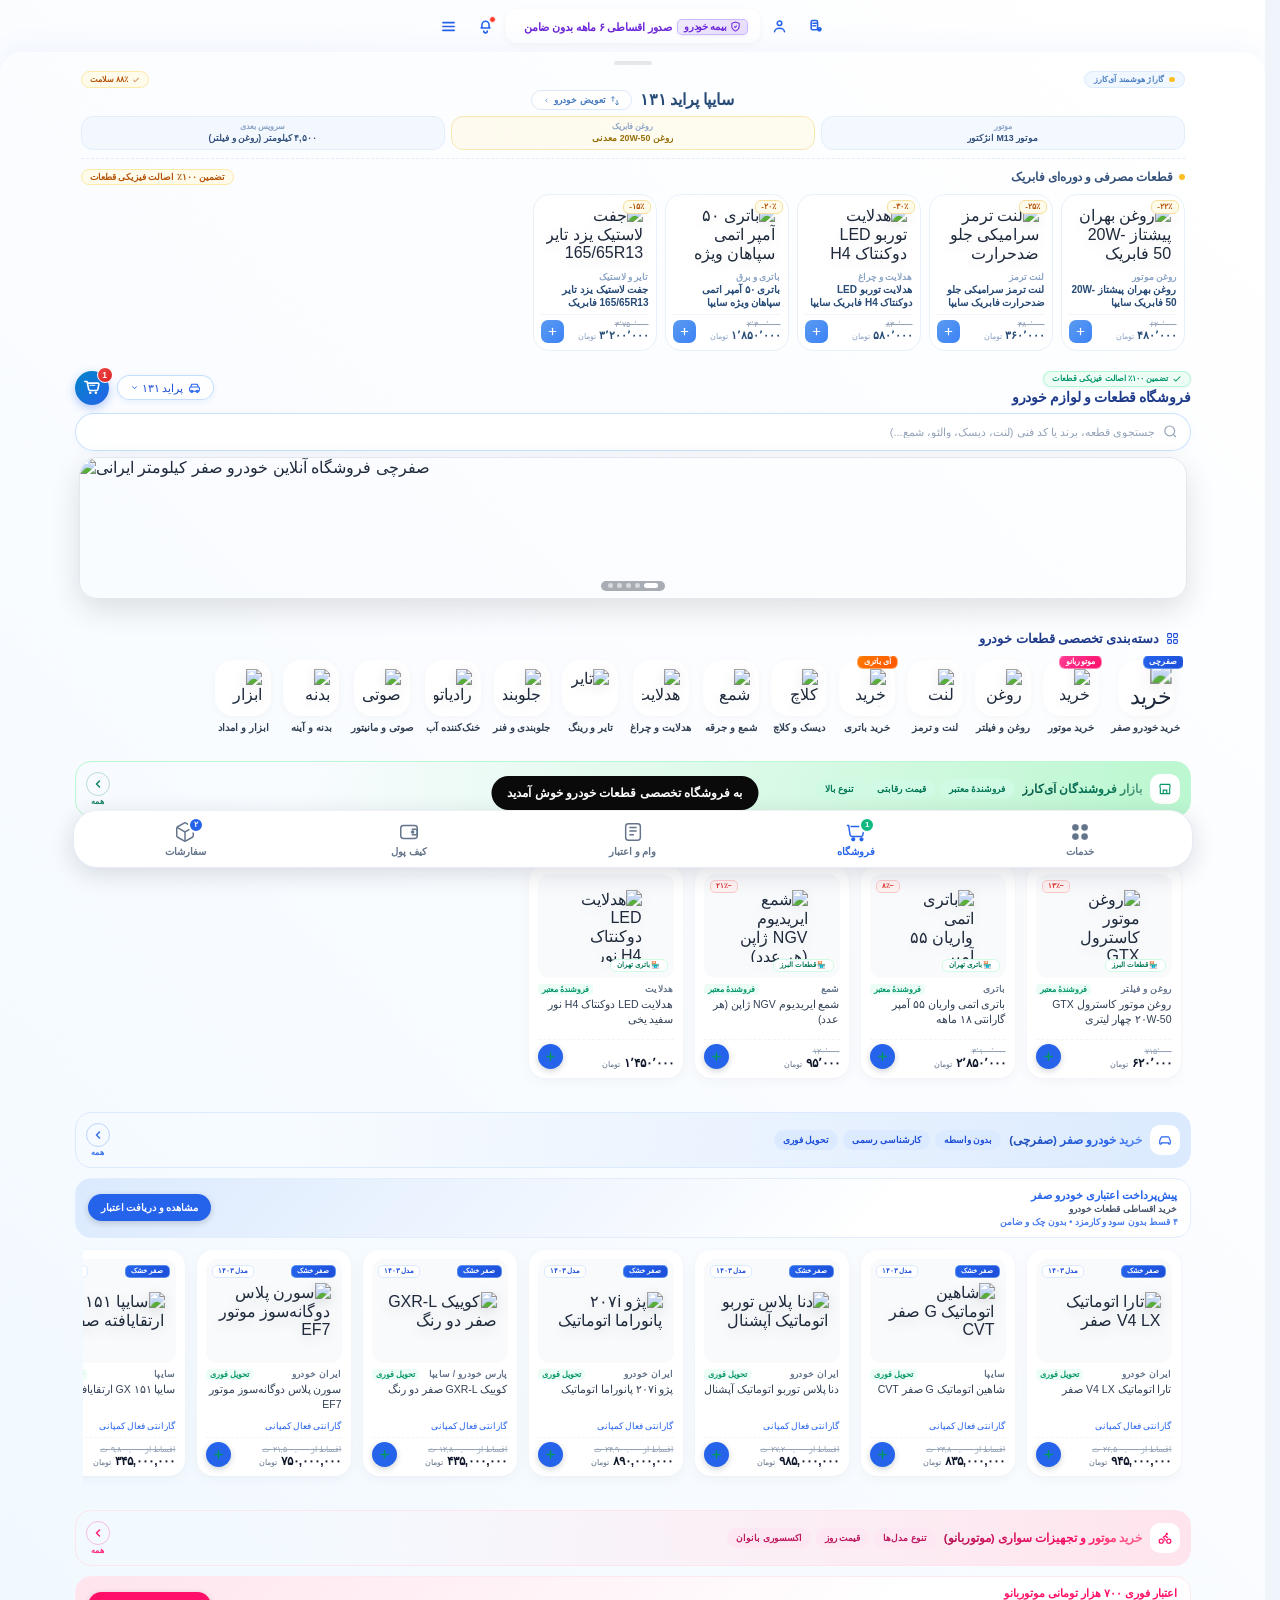
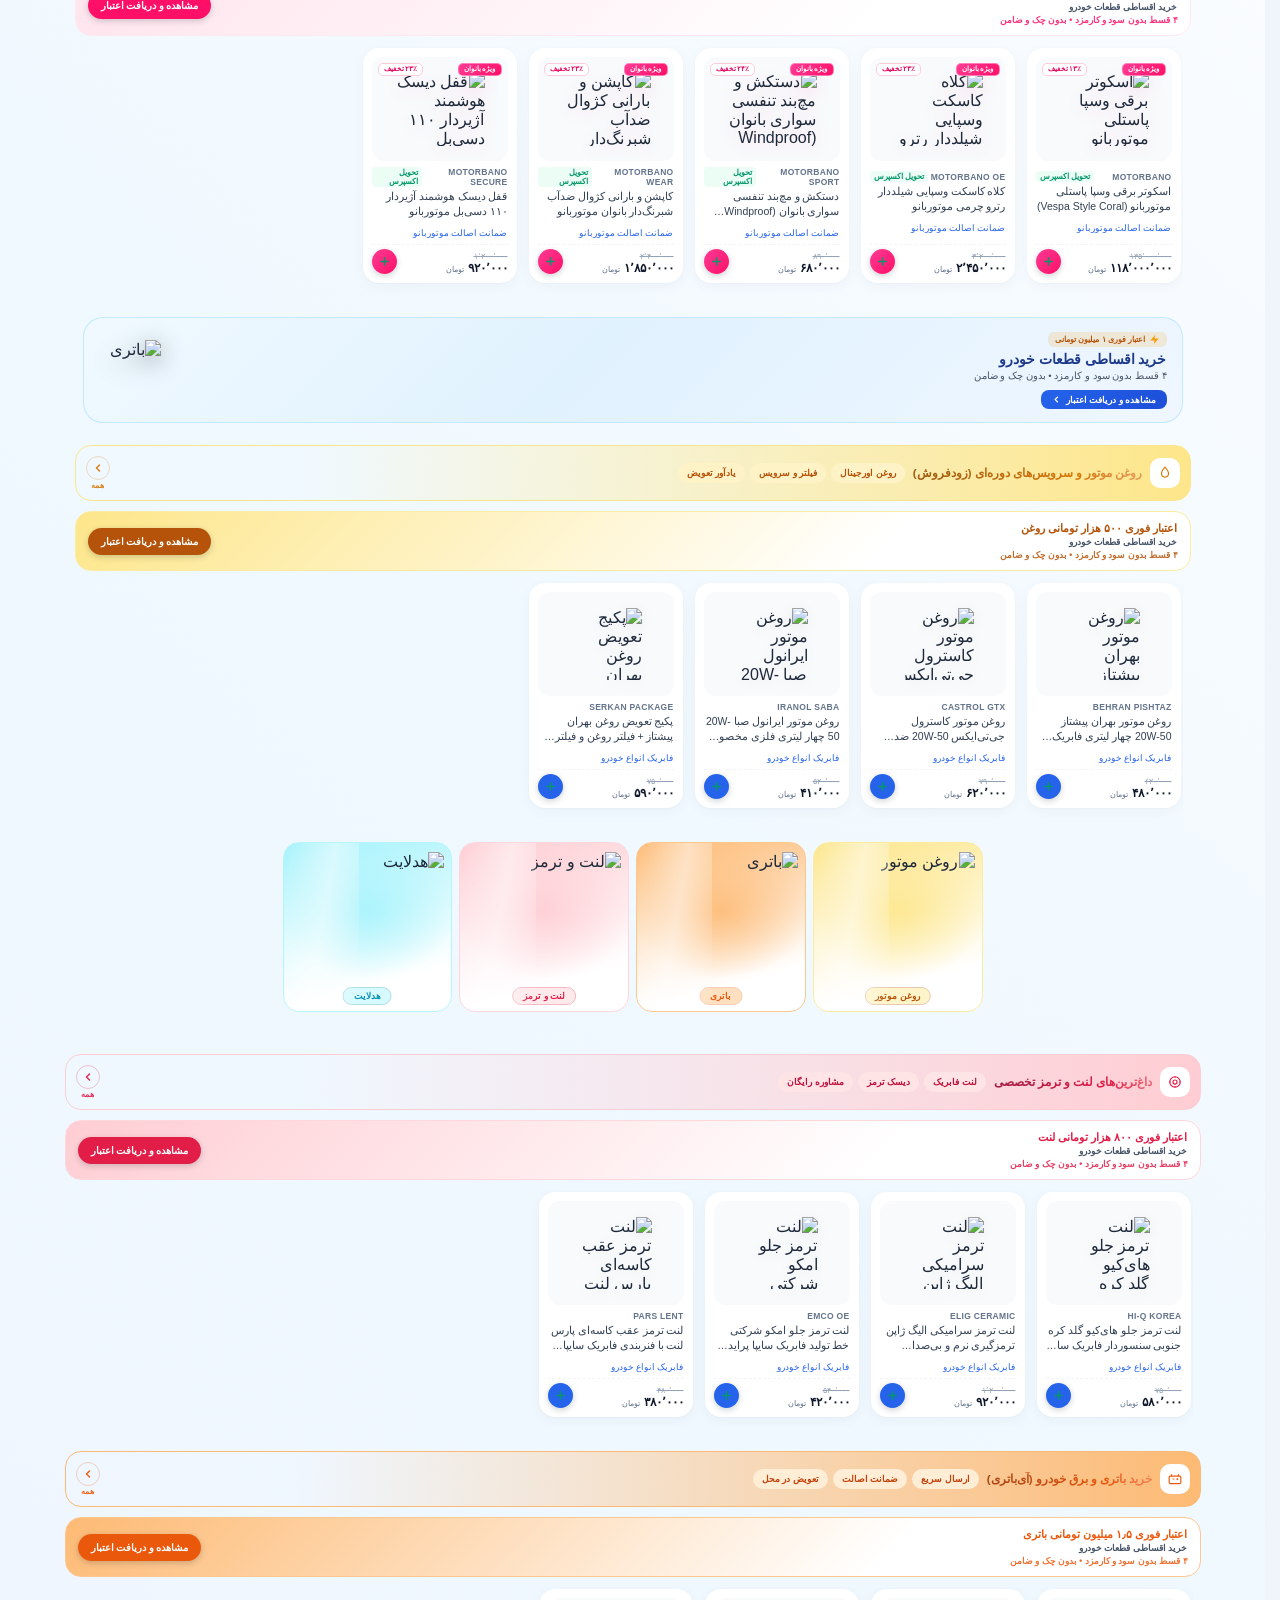
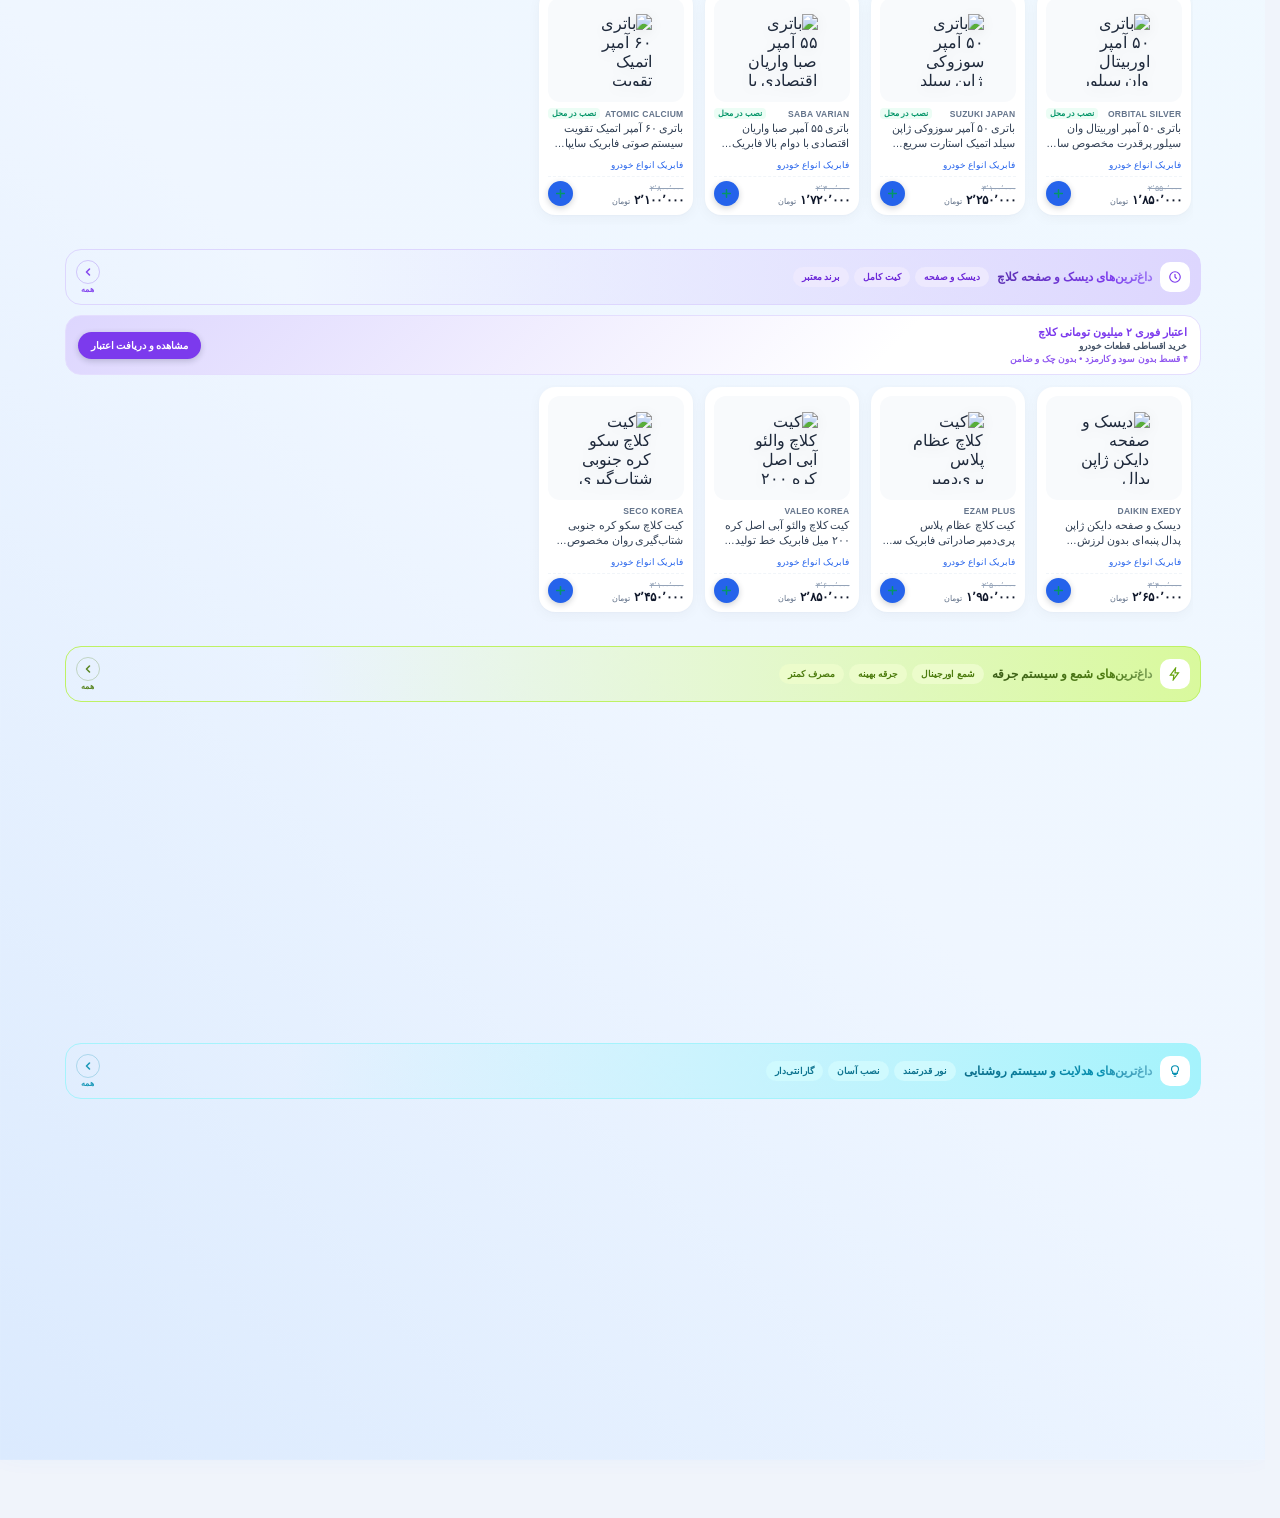
==== src/index.html @ 81448956 "audit fixes g1-3: isVehicle bug, LCP eager+preload, favicon+title, minify(css/js/html)+src backup, O" ====
<!DOCTYPE html>
<html lang="fa" dir="rtl">
<head>
<meta charset="UTF-8">
<meta name="viewport" content="width=device-width, initial-scale=1.0, maximum-scale=1.0, user-scalable=no">
  <!-- iOS and PWA Meta Tags -->
  <meta name="apple-mobile-web-app-capable" content="yes">
  <meta name="apple-mobile-web-app-status-bar-style" content="default">
  <meta name="apple-mobile-web-app-title" content="آی‌کارز">
  <link rel="apple-touch-icon" href="i-minimal.png">
  <link rel="icon" type="image/png" href="i-minimal.png">
  <link rel="manifest" href="manifest.json">
<title>آی‌کارز | iCARZ — سامانه جامع خودرو و موتوربانو</title>
<link rel="preload" as="image" href="images/shop/banner-sefrchi-white-v5.webp?v=10.0_fakher" fetchpriority="high">
<link rel="preload" as="font" type="font/woff2" href="fonts/YekanBakhFaNum-Regular.woff2" crossorigin>
<link rel="preload" as="font" type="font/woff2" href="fonts/YekanBakhFaNum-ExtraBold.woff2" crossorigin>
<link rel="stylesheet" href="styles.css">
</head>
<body>
<div class="phone theme-shop-white">
  <div class="toast" id="toast"><span id="toastText"></span></div>
  <div class="scroll-progress" id="scrollProgress"></div>
  <button class="to-top" id="toTop" onclick="window.scrollTo({top:0,behavior:'smooth'})" title="بازگشت به بالا"><svg viewBox="0 0 24 24" width="16" height="16" fill="none" stroke="currentColor" stroke-width="2.4" stroke-linecap="round" stroke-linejoin="round"><path d="M12 19V5"/><path d="M5 12l7-7 7 7"/></svg></button>
  <!-- منوی کشویی جانبی (عرض ۵۲٪ دقیقاً نصف صفحه) با تایپوگرافی سبک و آیکون‌های وکتور اختصاصی -->
  <div class="drawer" id="drawer" onclick="closeDrawer(event)"><div class="drawer-panel" onclick="event.stopPropagation()">
    <div class="drawer-head">
      <div class="drawer-brand-wrap">
        <div class="drawer-logo-badge">
          <svg viewBox="0 0 36 36" width="22" height="22" fill="none">
            <defs>
              <linearGradient id="icarzLogoGrad" x1="0" y1="0" x2="36" y2="36">
                <stop offset="0%" stop-color="#FF1744"/>
                <stop offset="50%" stop-color="#FF5252"/>
                <stop offset="100%" stop-color="#FFB300"/>
              </linearGradient>
            </defs>
            <path d="M6 23L11 11H25L30 23H6Z" stroke="url(#icarzLogoGrad)" stroke-width="2.2" stroke-linejoin="round"/>
            <circle cx="11" cy="23" r="2.6" fill="#FFF"/>
            <circle cx="25" cy="23" r="2.6" fill="#FFF"/>
            <circle cx="11" cy="23" r="1.3" fill="#FF1744"/>
            <circle cx="25" cy="23" r="1.3" fill="#FF1744"/>
            <path d="M14 17H22" stroke="#00E5FF" stroke-width="2" stroke-linecap="round"/>
            <circle cx="18" cy="7.5" r="1.8" fill="#FFE814"/>
          </svg>
        </div>
        <div class="drawer-title-wrap">
          <b>iCARZ</b>
          <span>سامانه هوشمند خودرو</span>
        </div>
      </div>
      <button class="drawer-close-btn" onclick="closeDrawer({target:{id:'drawer'}})">✕</button>
    </div>

    <!-- دکمه ورود سریع به حساب کاربری از درون منو -->
    <div class="drawer-item" data-section="profile" onclick="navigateTo('profile')" style="background:#F0F4FF;border-color:#D8E4FF;margin-bottom:6px">
      <div class="drawer-item-icon" style="background:#2A5BFF;color:white">
        <svg viewBox="0 0 24 24"><circle cx="12" cy="7.5" r="3.5"/><path d="M5 20c0-3 3.1-5.5 7-5.5s7 2.5 7 5.5"/></svg>
      </div>
      <span>حساب کاربری VIP</span>
    </div>

    <!-- بخش دانلود و نصب نسخه موبایل و فایل‌ها -->
    <div class="drawer-app-download-box">
      <div class="dadb-title">📱 دریافت مستقیم اپلیکیشن موبایل</div>
      <a href="icarz.apk" download class="dadb-btn android" title="دانلود مستقیم فایل نصبی APK اندروید">
        <svg viewBox="0 0 24 24" width="16" height="16" fill="currentColor"><path d="M17.523 15.3414c-.5511 0-.9993-.4486-.9993-1.0001s.4482-.9998.9993-.9998c.5516 0 .9997.4483.9997.9998 0 .5515-.4481 1.0001-.9997 1.0001m-11.046 0c-.5511 0-.9993-.4486-.9993-1.0001s.4482-.9998.9993-.9998c.5516 0 .9998.4483.9998.9998 0 .5515-.4482 1.0001-.9998 1.0001m11.4045-6.02l1.996-3.4572c.1068-.1846.0435-.421-.1411-.5278-.1847-.1067-.421-.0436-.5278.1411l-2.023 3.5042c-1.5791-.7202-3.3742-1.1278-5.3056-1.1278s-3.7265.4076-5.3056 1.1278l-2.023-3.5042c-.1068-.1847-.3431-.2478-.5278-.1411-.1846.1068-.2479.3432-.1411.5278l1.996 3.4572c-4.0042 2.1867-6.702 6.2943-7.0005 11.0452h26.0084c-.2985-4.7509-2.9963-8.8585-7.0005-11.0452"/></svg>
        <span>دانلود نسخه اندروید (فایل نصبی APK)</span>
      </a>
      <button class="dadb-btn ios" onclick="closeDrawer(); openIosInstallModal();" title="راهنما و نصب نسخه آیفون">
        <svg viewBox="0 0 24 24" width="16" height="16" fill="currentColor"><path d="M18.71 19.5c-.83 1.24-1.71 2.45-3.05 2.47-1.34.03-1.77-.79-3.29-.79-1.53 0-2 .77-3.27.82-1.31.05-2.3-1.32-3.14-2.53C4.25 17 2.94 12.45 4.7 9.39c.87-1.52 2.43-2.48 4.12-2.51 1.28-.02 2.5.87 3.29.87.78 0 2.26-1.07 3.81-.91.65.03 2.47.26 3.64 1.98-.09.06-2.17 1.28-2.15 3.81.03 3.02 2.65 4.03 2.68 4.04-.03.07-.42 1.44-1.38 2.83M15.97 6.37c.63-.76 1.05-1.82.93-2.87-.91.04-2.01.61-2.66 1.37-.57.65-1.07 1.73-.93 2.76 1.01.08 2.03-.5 2.66-1.26z"/></svg>
        <span>راهنما و نصب نسخه آیفون (iOS PWA)</span>
      </button>
      <a href="icarz.mobileconfig" download class="dadb-btn config" title="دانلود پروفایل وب‌کلیپ آیفون">
        <svg viewBox="0 0 24 24" width="15" height="15" fill="none" stroke="currentColor" stroke-width="2"><rect x="5" y="2" width="14" height="20" rx="3"/><line x1="12" y1="18" x2="12.01" y2="18"/></svg>
        <span>نصب مستقیم وب‌کلیپ آیفون (MobileConfig)</span>
      </a>
      <a href="icarz-app.zip" download="icarz-app.zip" class="dadb-btn zip" title="دانلود بسته سورس">
        <svg viewBox="0 0 24 24" width="15" height="15" fill="none" stroke="currentColor" stroke-width="2"><path d="M21 16V8a2 2 0 0 0-1-1.73l-7-4a2 2 0 0 0-2 0l-7 4A2 2 0 0 0 3 8v8a2 2 0 0 0 1 1.73l7 4a2 2 0 0 0 2 0l7-4A2 2 0 0 0 21 16z"/><polyline points="3.27 6.96 12 12.01 20.73 6.96"/><line x1="12" y1="22.08" x2="12" y2="12"/></svg>
        <span>دانلود سورس و بسته کامل (icarz-app.zip)</span>
      </a>
    </div>

    <!-- بخش ۱: صفحات اصلی -->
    <div class="drawer-section-title">صفحات اصلی</div>
    <div class="drawer-item active" data-section="services" onclick="navigateTo('services')">
      <div class="drawer-item-icon" style="background:rgba(255,255,255,.2);color:white">
        <svg viewBox="0 0 24 24"><rect x="3" y="3" width="7" height="7" rx="2"/><rect x="14" y="3" width="7" height="7" rx="2"/><rect x="3" y="14" width="7" height="7" rx="2"/><rect x="14" y="14" width="7" height="7" rx="2"/></svg>
      </div>
      <span>خدمات خودرویی</span>
    </div>
    <div class="drawer-item" data-section="shop" onclick="navigateTo('shop')">
      <div class="drawer-item-icon" style="background:#FFF3E8;color:#EA580C">
        <svg viewBox="0 0 24 24"><path d="M6 2L3 6v14a2 2 0 002 2h14a2 2 0 002-2V6l-3-4H6zM3 6h18"/><path d="M16 10a4 4 0 01-8 0"/></svg>
      </div>
      <span>فروشگاه قطعات</span>
    </div>
    <div class="drawer-item" data-section="orders" onclick="openOrdersModal()">
      <div class="drawer-item-icon" style="background:#EFF6FF;color:#2563EB">
        <svg viewBox="0 0 24 24"><path d="M21 16V8a2 2 0 0 0-1-1.73l-7-4a2 2 0 0 0-2 0l-7 4A2 2 0 0 0 3 8v8a2 2 0 0 0 1 1.73l7 4a2 2 0 0 0 2 0l7-4A2 2 0 0 0 21 16z"/><polyline points="3.27 6.96 12 12.01 20.73 6.96"/><line x1="12" y1="22.08" x2="12" y2="12"/></svg>
      </div>
      <span>سفارش‌ها و پیگیری فاکتور</span>
    </div>

    <!-- بخش ۲: خدمات خودرویی در محل -->
    <div class="drawer-section-title" style="display:flex;align-items:center;gap:6px">
      <span>خدمات در محل آی کارز</span>
      <div class="section-beacon" title="خدمات فوری در محل">
        <span class="beacon-minimal">
          <svg viewBox="0 0 24 24" width="11" height="11" fill="none" stroke="#2563EB" stroke-width="1.8" stroke-linecap="round" stroke-linejoin="round"><path d="M12 2a7 7 0 0 0-7 7c0 5 7 13 7 13s7-8 7-13a7 7 0 0 0-7-7z"/><circle cx="12" cy="9" r="2.5"/></svg>
        </span>
      </div>
    </div>
    <div class="drawer-item" data-section="battery" onclick="navigateTo('battery', 'آی باتری')">
      <div class="drawer-item-icon" style="background:#FFFBEB;color:#D97706">
        <svg viewBox="0 0 24 24" fill="none" stroke="currentColor" stroke-width="1.7" stroke-linecap="round" stroke-linejoin="round">
          <!-- بدنه اصلی باتری خودرو ۱۲ ولت -->
          <rect x="3" y="7" width="18" height="13" rx="2"/>
          <!-- قطب مثبت (+) چپ بالای باتری -->
          <rect x="5.5" y="4" width="3.5" height="3" rx="0.8" fill="currentColor"/>
          <!-- قطب منفی (-) راست بالای باتری -->
          <rect x="15" y="4" width="3.5" height="3" rx="0.8" fill="currentColor"/>
          <!-- علامت مثبت رو قطب چپ -->
          <line x1="7.25" y1="10.5" x2="7.25" y2="14.5"/>
          <line x1="5.25" y1="12.5" x2="9.25" y2="12.5"/>
          <!-- علامت منفی رو قطب راست -->
          <line x1="14.75" y1="12.5" x2="18.75" y2="12.5"/>
          <!-- صاعقه شارژ و قدرت باتری خودرو در مرکز -->
          <path d="M12 9l-1 3.5h2l-1 3.5" stroke-width="1.8"/>
        </svg>
      </div>
      <span>آی باتری (در محل)</span>
    </div>
    <div class="drawer-item" data-section="sefrchi" onclick="navigateTo('sefrchi', 'صفرچی (خرید خودرو صفر)')">
      <div class="drawer-item-icon" style="background:#EFF6FF;color:#2563EB">
        <!-- آیکون خرید خودرو صفر: خودرو صفرکیلومتر با کلید تحویل خریدار -->
        <svg viewBox="0 0 24 24" fill="none" stroke="currentColor" stroke-width="1.7" stroke-linecap="round" stroke-linejoin="round">
          <path d="M3 14l1.5-5a2 2 0 0 1 1.9-1.3h8.2a2 2 0 0 1 1.9 1.3L18 14H3z"/>
          <rect x="2" y="14" width="17" height="5" rx="2"/>
          <circle cx="6" cy="18.5" r="1.5"/>
          <circle cx="15" cy="18.5" r="1.5"/>
          <!-- کلید خرید و تحویل خودرو صفر -->
          <circle cx="19" cy="4.5" r="2.5"/>
          <path d="M19 7v6M17 10h2M17 12h2"/>
        </svg>
      </div>
      <span>صفرچی (خرید خودرو صفر)</span>
    </div>
    <div class="drawer-item" data-section="carwash" onclick="navigateTo('carwash', 'کارواش سیار')">
      <div class="drawer-item-icon" style="background:#ECFEFF;color:#0891B2">
        <svg viewBox="0 0 24 24"><path d="M12 2.69l5.66 5.66a8 8 0 11-11.31 0z"/><path d="M12 11v4M10 13h4"/></svg>
      </div>
      <span>کارواش سیار</span>
    </div>
    <div class="drawer-item" data-section="oil" onclick="navigateTo('oil', 'سرویس و تعویض روغن')">
      <div class="drawer-item-icon" style="background:#FFF7ED;color:#C2410C">
        <svg viewBox="0 0 24 24"><path d="M4 10h12v10H4zM16 14h4l2 3v3h-6M6 10V6h4v4M14 6l4-3"/></svg>
      </div>
      <span>سرویس و تعویض روغن</span>
    </div>
    <div class="drawer-item" data-section="tire" onclick="navigateTo('tire', 'تایر و لاستیک')">
      <div class="drawer-item-icon" style="background:#F1F5F9;color:#475569">
        <svg viewBox="0 0 24 24"><circle cx="12" cy="12" r="9"/><circle cx="12" cy="12" r="4"/><path d="M12 3v5M12 16v5M3 12h5M16 12h5"/></svg>
      </div>
      <span>تایر و لاستیک</span>
    </div>
    <div class="drawer-item" data-section="fuel" onclick="navigateTo('fuel', 'بنزین در محل')">
      <div class="drawer-item-icon" style="background:#FEF2F2;color:#DC2626">
        <svg viewBox="0 0 24 24"><path d="M3 22V5a2 2 0 012-2h8a2 2 0 012 2v17M15 9h3a2 2 0 012 2v3a2 2 0 01-2 2h-1M6 12h6M3 22h12"/></svg>
      </div>
      <span>بنزین در محل</span>
    </div>
    <div class="drawer-item" data-section="emergency" onclick="navigateTo('emergency', 'امداد خودرو ۲۴ ساعته')">
      <div class="drawer-item-icon" style="background:#F3E8FF;color:#6B21A8">
        <svg viewBox="0 0 24 24"><path d="M14.7 6.3a1 1 0 000 1.4l1.6 1.6a1 1 0 001.4 0l3.77-3.77a6 6 0 01-7.94 7.94l-6.91 6.91a2.12 2.12 0 01-3-3l6.91-6.91a6 6 0 017.94-7.94l-3.76 3.76z"/></svg>
      </div>
      <span>امداد خودرو ۲۴ ساعته</span>
    </div>

    <!-- بخش ۳: بیمه و خسارت تصادفات -->
    <div class="drawer-section-title" style="display:flex;align-items:center;gap:6px">
      <span>بیمه و خسارت تصادفات</span>
      <div class="section-beacon" title="پوشش بیمه و خسارت تصادف">
        <span class="beacon-minimal">
          <svg viewBox="0 0 24 24" width="11" height="11" fill="none" stroke="#059669" stroke-width="1.8" stroke-linecap="round" stroke-linejoin="round"><path d="M12 22s8-4 8-10V5l-8-3-8 3v7c0 6 8 10 8 10z"/><path d="M9 12l2 2 4-4"/></svg>
        </span>
      </div>
    </div>
    <div class="drawer-item" data-section="insurance-third" onclick="navigateTo('insurance-third', 'بیمه شخص ثالث (خسارت تصادف)')">
      <div class="drawer-item-icon" style="background:#F0FDF4;color:#16A34A">
        <svg viewBox="0 0 24 24"><path d="M12 22s8-4 8-10V5l-8-3-8 3v7c0 6 8 10 8 10z"/><path d="M9 12l2 2 4-4"/></svg>
      </div>
      <span>بیمه شخص ثالث (خسارت تصادف)</span>
    </div>
    <div class="drawer-item" data-section="insurance-body" onclick="navigateTo('insurance-body', 'بیمه بدنه (جبران آسیب خودرو)')">
      <div class="drawer-item-icon" style="background:#EFF6FF;color:#2563EB">
        <svg viewBox="0 0 24 24"><path d="M12 2L3 7v6c0 5.5 3.8 10.7 9 12 5.2-1.3 9-6.5 9-12V7l-9-5z"/><circle cx="12" cy="12" r="3"/></svg>
      </div>
      <span>بیمه بدنه (جبران آسیب خودرو)</span>
    </div>
    <div class="drawer-item" data-section="accident-claim" onclick="navigateTo('accident-claim', 'ثبت و ارزیابی آنلاین خسارت تصادف')">
      <div class="drawer-item-icon" style="background:#FFF1F2;color:#E11D48">
        <svg viewBox="0 0 24 24"><path d="M10.29 3.86L1.82 18a2 2 0 001.71 3h16.94a2 2 0 001.71-3L13.71 3.86a2 2 0 00-3.42 0z"/><line x1="12" y1="9" x2="12" y2="13"/><line x1="12" y1="17" x2="12.01" y2="17"/></svg>
      </div>
      <span>اعلام خسارت و کروکی تصادف</span>
    </div>
    <div class="drawer-item" data-section="insurance-installment" onclick="navigateTo('insurance-installment', 'خرید اقساطی بیمه ۶ ماهه')">
      <div class="drawer-item-icon" style="background:#FFF7ED;color:#EA580C">
        <svg viewBox="0 0 24 24"><rect x="3" y="4" width="18" height="18" rx="2"/><line x1="16" y1="2" x2="16" y2="6"/><line x1="8" y1="2" x2="8" y2="6"/><line x1="3" y1="10" x2="21" y2="10"/><path d="M8 14h.01M12 14h.01M16 14h.01M8 18h.01M12 18h.01M16 18h.01"/></svg>
      </div>
      <span>خرید اقساطی بیمه (بدون ضامن)</span>
    </div>

    <!-- بخش ۴: خدمات استعلامی و عوارض -->
    <div class="drawer-section-title" style="display:flex;align-items:center;gap:6px">
      <span>خدمات استعلامی و عوارض</span>
      <div class="police-siren" title="پلیس راهور و استعلامات فوری">
        <span class="siren-led red"></span>
        <span class="siren-led blue"></span>
      </div>
    </div>
    <div class="drawer-item" data-section="fine" onclick="navigateTo('fine', 'استعلام خلافی و پلاک')">
      <div class="drawer-item-icon" style="background:#EFF6FF;color:#2563EB">
        <svg viewBox="0 0 24 24"><path d="M14 2H6a2 2 0 00-2 2v16a2 2 0 002 2h12a2 2 0 002-2V8z"/><polyline points="14 2 14 8 20 8"/><line x1="16" y1="13" x2="8" y2="13"/><line x1="16" y1="17" x2="8" y2="17"/></svg>
      </div>
      <span>استعلام خلافی و پلاک</span>
    </div>
    <div class="drawer-item" data-section="toll" onclick="navigateTo('toll', 'عوارض آزادراهی')">
      <div class="drawer-item-icon" style="background:#F7FEE7;color:#65A30D">
        <svg viewBox="0 0 24 24"><path d="M4 19L8 5M20 19L16 5M12 7v3M12 14v3"/><circle cx="12" cy="19" r="2"/></svg>
      </div>
      <span>عوارض آزادراهی</span>
    </div>
    <div class="drawer-item" data-section="inspection" onclick="navigateTo('inspection', 'معاینه فنی خودرو')">
      <div class="drawer-item-icon" style="background:#FEF3C7;color:#D97706">
        <svg viewBox="0 0 24 24"><path d="M9 11l3 3L22 4"/><path d="M21 12v7a2 2 0 01-2 2H5a2 2 0 01-2-2V5a2 2 0 012-2h11"/></svg>
      </div>
      <span>استعلام معاینه فنی</span>
    </div>

    <!-- بخش ۵: امور مالی و جوایز -->
    <div class="drawer-section-title" style="display:flex;align-items:center;gap:6px">
      <span>امور مالی و جوایز</span>
      <div class="section-beacon" title="امور مالی و جوایز">
        <span class="beacon-minimal">
          <svg viewBox="0 0 24 24" width="12" height="10" fill="none" stroke="#059669" stroke-width="1.8" stroke-linecap="round" stroke-linejoin="round"><rect x="2" y="5" width="20" height="14" rx="2.5"/><circle cx="12" cy="12" r="3.2"/><path d="M6 12h.01M18 12h.01"/></svg>
        </span>
      </div>
    </div>
    <div class="drawer-item" data-section="credit" onclick="navigateTo('credit')">
      <div class="drawer-item-icon" style="background:#F5F3FF;color:#6366F1">
        <svg viewBox="0 0 24 24"><rect x="2" y="5" width="20" height="14" rx="3"/><line x1="2" y1="10" x2="22" y2="10"/><circle cx="6" cy="15" r="1.5"/><path d="M15 15h3"/></svg>
      </div>
      <span>وام و اعتبار</span>
    </div>
    <div class="drawer-item" data-section="wallet" onclick="navigateTo('wallet')">
      <div class="drawer-item-icon" style="background:#ECFDF5;color:#059669">
        <svg viewBox="0 0 24 24"><path d="M20 7H4a2 2 0 00-2 2v10a2 2 0 002 2h16a2 2 0 002-2V9a2 2 0 00-2-2z"/><path d="M16 13a2 2 0 104 0 2 2 0 00-4 0z"/><path d="M4 7V5a2 2 0 012-2h12"/></svg>
      </div>
      <span>کیف پول</span>
    </div>
    <div class="drawer-item" data-section="discount" onclick="navigateTo('discount')">
      <div class="drawer-item-icon" style="background:#FFF1F2;color:#E11D48">
        <svg viewBox="0 0 24 24"><path d="M20.59 13.41l-7.17 7.17a2 2 0 01-2.83 0L2 12V2h10l8.59 8.59a2 2 0 010 2.82z"/><line x1="7" y1="7" x2="7.01" y2="7"/></svg>
      </div>
      <span>کد تخفیف: ICARZ</span>
    </div>
    
    <!-- بخش ۶: پشتیبانی و ارتباط -->
    <div class="drawer-section-title">پشتیبانی و ارتباط</div>
    <div class="drawer-item" data-section="support" onclick="navigateTo('support')">
      <div class="drawer-item-icon" style="background:#F0FDFA;color:#0F766E">
        <svg viewBox="0 0 24 24"><path d="M22 16.92v3a2 2 0 0 1-2.18 2 19.79 19.79 0 0 1-8.63-3.07 19.5 19.5 0 0 1-6-6 19.79 19.79 0 0 1-3.07-8.67A2 2 0 0 1 4.11 2h3a2 2 0 0 1 2 1.72 12.84 12.84 0 0 0 .7 2.81 2 2 0 0 1-.45 2.11L8.09 9.91a16 16 0 0 0 6 6l1.27-1.27a2 2 0 0 1 2.11-.45 12.84 12.84 0 0 0 2.81.7A2 2 0 0 1 22 16.92z"/></svg>
      </div>
      <span>پشتیبانی: ۰۹۰۰۵۵۵۵۰۱۲</span>
    </div>
  </div></div>

  <!-- مدال حساب کاربری ادمک (User Profile Modal) با آیکون‌های وکتور و تایپوگرافی سبک -->
  <div class="profile-modal" id="profileModal" onclick="closeProfileModal(event)">
    <div class="pm-panel" onclick="event.stopPropagation()">
      <div class="pm-handle"></div>
      
      <!-- هدر پروفایل با اطلاعات کاربر -->
      <div class="pm-head">
        <div class="pm-head-right">
          <div class="pm-avatar-wrap">
            <div class="pm-avatar">
              <svg viewBox="0 0 24 24" width="24" height="24" fill="none" stroke="#2A5BFF" stroke-width="1.8" stroke-linecap="round" stroke-linejoin="round"><circle cx="12" cy="7.5" r="3.5"/><path d="M5 20c0-3 3.1-5.5 7-5.5s7 2.5 7 5.5"/></svg>
            </div>
            <span class="pm-vip-badge">VIP <svg viewBox="0 0 24 24" width="9" height="9" fill="currentColor" stroke="none" style="display:inline-block; vertical-align:middle;"><polygon points="12 2 15.09 8.26 22 9.27 17 14.14 18.18 21.02 12 17.77 5.82 21.02 7 14.14 2 9.27 8.91 8.26 12 2"/></svg></span>
          </div>
          <div class="pm-user-info">
            <h4>کاربر گرامی آی کارز</h4>
            <span class="pm-phone">۰۹۱۲ ••• ۴۵۶۷</span>
          </div>
        </div>
        <button class="pm-close" onclick="closeProfileModal({target:{id:'profileModal'}})">✕</button>
      </div>

      <!-- کارت کیف پول -->
      <div class="pm-wallet-card">
        <div class="pm-w-right">
          <span class="pm-w-label">موجودی کیف پول شما</span>
          <span class="pm-w-amount">۲,۴۵۰,۰۰۰ <span>تومان</span></span>
        </div>
        <button class="pm-w-btn" onclick="showToast('درگاه افزایش موجودی')">+ افزایش</button>
      </div>

      <!-- کارت خودروهای من -->
      <div class="pm-car-card">
        <div class="pm-car-r">
          <div class="pm-car-icon">
            <svg viewBox="0 0 24 24"><path d="M5 17h14M5 17a2 2 0 01-2-2V9a2 2 0 012-2h14a2 2 0 012 2v6a2 2 0 01-2 2M5 17l1.5 2h11l1.5-2M7 13h.01M17 13h.01"/></svg>
          </div>
          <div>
            <span class="pm-car-name">پژو ۲۰۶ تیپ ۵ • سفید</span>
            <span class="pm-car-plate">ایران ۵۵ • ۳۲۱ ص ۱۲</span>
          </div>
        </div>
        <span class="pm-car-badge">بیمه فعال</span>
      </div>

      <!-- گزینه‌های منوی حساب کاربری -->
      <div class="pm-list">
        <div class="pm-row" onclick="openOrdersModal()">
          <div class="pm-row-r">
            <div class="pm-row-icon"><svg viewBox="0 0 24 24"><path d="M21 16V8a2 2 0 00-1-1.73l-7-4a2 2 0 00-2 0l-7 4A2 2 0 003 8v8a2 2 0 001 1.73l7 4a2 2 0 002 0l7-4A2 2 0 0021 16z"/><polyline points="3.27 6.96 12 12.01 20.73 6.96"/><line x1="12" y1="22.08" x2="12" y2="12"/></svg></div>
            <span>سفارش‌ها و فاکتورها</span>
          </div>
          <span class="pm-arrow">‹</span>
        </div>
        <div class="pm-row" onclick="showToast('مدیریت خودروهای ثبت‌شده')">
          <div class="pm-row-r">
            <div class="pm-row-icon"><svg viewBox="0 0 24 24"><path d="M19 17h2c.6 0 1-.4 1-1v-3c0-.9-.7-1.7-1.5-1.9C18.7 10.6 16 10 16 10s-1.3-1.4-2.2-2.3c-.5-.4-1.1-.7-1.8-.7H5c-.6 0-1.1.4-1.4.9l-1.4 2.9C2.1 11.1 2 11.5 2 12v4c0 .6.4 1 1 1h2"/><circle cx="7" cy="17" r="2"/><circle cx="17" cy="17" r="2"/></svg></div>
            <span>مدیریت خودروها (۱ خودرو)</span>
          </div>
          <span class="pm-arrow">‹</span>
        </div>
        <div class="pm-row" onclick="showToast('بیمه‌نامه‌های شخص ثالث و بدنه')">
          <div class="pm-row-r">
            <div class="pm-row-icon"><svg viewBox="0 0 24 24"><path d="M12 22s8-4 8-10V5l-8-3-8 3v7c0 6 8 10 8 10z"/><path d="M9 12l2 2 4-4"/></svg></div>
            <span>بیمه‌نامه‌های فعال من</span>
          </div>
          <span class="pm-arrow">‹</span>
        </div>
        <div class="pm-row" onclick="showToast('آدرس‌های منتخب برای خدمات در محل')">
          <div class="pm-row-r">
            <div class="pm-row-icon"><svg viewBox="0 0 24 24"><path d="M21 10c0 7-9 13-9 13s-9-6-9-13a9 9 0 0118 0z"/><circle cx="12" cy="10" r="3"/></svg></div>
            <span>آدرس‌های ذخیره‌شده</span>
          </div>
          <span class="pm-arrow">‹</span>
        </div>
        <div class="pm-row" onclick="window.location.href='tel:09005555012'; showToast('تماس با پشتیبانی VIP: ۰۹۰۰۵۵۵۵۰۱۲')">
          <div class="pm-row-r">
            <div class="pm-row-icon"><svg viewBox="0 0 24 24"><path d="M22 16.92v3a2 2 0 0 1-2.18 2 19.79 19.79 0 0 1-8.63-3.07 19.5 19.5 0 0 1-6-6 19.79 19.79 0 0 1-3.07-8.67A2 2 0 0 1 4.11 2h3a2 2 0 0 1 2 1.72 12.84 12.84 0 0 0 .7 2.81 2 2 0 0 1-.45 2.11L8.09 9.91a16 16 0 0 0 6 6l1.27-1.27a2 2 0 0 1 2.11-.45 12.84 12.84 0 0 0 2.81.7A2 2 0 0 1 22 16.92z"/></svg></div>
            <span>پشتیبانی VIP (۰۹۰۰۵۵۵۵۰۱۲)</span>
          </div>
          <span style="font-size:9.5px;color:#00E676;font-weight:700">آنلاین</span>
        </div>
      </div>

      <!-- دکمه خروج از حساب -->
      <button class="pm-logout-btn" onclick="showToast('از حساب کاربری خارج شدید'); closeProfileModal({target:{id:'profileModal'}})">
        <svg viewBox="0 0 24 24" width="15" height="15" fill="none" stroke="currentColor" stroke-width="1.8"><path d="M9 21H5a2 2 0 0 1-2-2V5a2 2 0 0 1 2-2h4M16 17l5-5-5-5M21 12H9"/></svg>
        <span>خروج از حساب کاربری</span>
      </button>
    </div>
  </div>

    <div class="top-actions">
    <div class="group"><div class="icon-btn" onclick="openDrawer()" title="منوی اصلی"><svg viewBox="0 0 24 24"><line x1="4" y1="6.5" x2="20" y2="6.5"/><line x1="4" y1="12" x2="20" y2="12"/><line x1="4" y1="17.5" x2="20" y2="17.5"/></svg></div><div class="icon-btn notif-dot" id="notifBtn" onclick="toggleNotif()" title="اعلانات"><svg viewBox="0 0 24 24"><path d="M12 4.5a5 5 0 0 0-5 5v2.8l-1.2 1.7h12.4l-1.2-1.7V9.5a5 5 0 0 0-5-5Z"/><path d="M9.5 18.5a2.5 2.5 0 0 0 5 0"/></svg><span class="notif-badge-dot"></span></div></div>
    
    <!-- تابلو روان شیشه‌ای هوشمند با ۵ خدمت، مکث و چشمک‌زن کد تخفیف -->
    <div class="header-ticker" id="headerTicker" onclick="copyPromoCode()" title="برای مکث نگه دارید | کلیک برای کپی کد تخفیف">
      <!-- فاز اسکرول متن ۵ خدمت تلویزیونی (پیمایش تمام‌عرض از چپ به راست) -->
      <div class="ticker-track-wrap" id="tickerTrackWrap">
        <div class="ticker-track" id="tickerTrack">
          <div class="ticker-content" id="tickerContent">
            <!-- ۱. آی‌کارز با آیکون خودرو و آچار -->
            <span class="ticker-item">
              <span class="ticker-badge tb-icarz">
                <svg viewBox="0 0 24 24" width="12" height="12" fill="none" stroke="currentColor" stroke-width="2"><path d="M2 13l2-4h8l2 4H2z"/><circle cx="5" cy="16" r="1.5"/><circle cx="11" cy="16" r="1.5"/><path d="M16 3a2.5 2.5 0 0 0 2.2 3.7l3 3a1.4 1.4 0 0 1-2 2l-3-3a2.5 2.5 0 0 0-3.7-2.2l1.8 1.8-1.5 1.5-2.8-2.8 1.5-1.5 1.8 1.8A2.5 2.5 0 0 0 16 3z"/></svg>
                <span>iCARZ</span>
              </span>
              <span class="ticker-txt txt-icarz">سامانه هوشمند جامع خودرو</span>
            </span>
            <span class="ticker-sep">•</span>

            <!-- ۲. آی باتری با آیکون جرقه جذاب و رنگ نارنجی روشن‌تر -->
            <span class="ticker-item">
              <span class="ticker-badge tb-batri">
                <svg viewBox="0 0 24 24" width="12" height="12" fill="none" stroke="currentColor" stroke-width="2.2"><polygon points="13 2 3 14 12 14 11 22 21 10 12 10 13 2" fill="currentColor" fill-opacity="0.25"/><path d="M19 4l1.5 2M21.5 9l-2-1M4 17l-1.5 2M2.5 14l2-1" stroke-linecap="round"/></svg>
                <span>آی باتری</span>
              </span>
              <span class="ticker-txt txt-batri">۲۰٪ تخفیف تعویض فوری در محل</span>
            </span>
            <span class="ticker-sep">•</span>

            <!-- ۳. صفرچی با آیکون خودروی لوکس -->
            <span class="ticker-item">
              <span class="ticker-badge tb-sefrchi">
                <svg viewBox="0 0 24 24" width="11" height="11" fill="none" stroke="currentColor" stroke-width="2.2"><path d="M19 17h2c.6 0 1-.4 1-1v-3c0-.9-.7-1.7-1.5-1.9C18.7 10.6 16 10 16 10s-1.3-1.4-2.2-2.3c-.5-.4-1.1-.7-1.8-.7H5c-.6 0-1.1.4-1.4.9l-1.5 2.8C2.1 11.1 2 11.5 2 12v4c0 .6.4 1 1 1h2"/><circle cx="7" cy="17" r="2"/><path d="M9 17h6"/><circle cx="17" cy="17" r="2"/></svg>
                <span>صفرچی</span>
              </span>
              <span class="ticker-txt txt-sefrchi">خرید خودرو صفر تحویل روز</span>
            </span>
            <span class="ticker-sep">•</span>

            <!-- ۴. کارواش -->
            <span class="ticker-item">
              <span class="ticker-badge tb-carwash">
                <svg viewBox="0 0 24 24" width="11" height="11" fill="none" stroke="currentColor" stroke-width="2.2"><path d="M12 2.69l5.66 5.66a8 8 0 1 1-11.31 0z"/></svg>
                <span>کارواش</span>
              </span>
              <span class="ticker-txt txt-carwash">تخفیف ۴۰٪ شستشوی سیار</span>
            </span>
            <span class="ticker-sep">•</span>

            <!-- ۵. بیمه خودرو -->
            <span class="ticker-item">
              <span class="ticker-badge tb-bimeh">
                <svg viewBox="0 0 24 24" width="11" height="11" fill="none" stroke="currentColor" stroke-width="2.2"><path d="M12 22s8-4 8-10V5l-8-3-8 3v7c0 6 8 10 8 10z"/><path d="m9 12 2 2 4-4"/></svg>
                <span>بیمه خودرو</span>
              </span>
              <span class="ticker-txt txt-bimeh">صدور اقساطی ۶ ماهه بدون ضامن</span>
            </span>
          </div>
        </div>
      </div>

      <!-- کارت جدید و مدرن کد تخفیف با طراحی مینیمال و شیک مرواریدی/طلایی -->
      <div class="ticker-flash-wrap" id="tickerFlashWrap">
        <div class="vp-modern-card" onclick="copyPromoCode(event)" title="کلیک برای کپی کد تخفیف">
          <div class="vpm-badge">
            <svg viewBox="0 0 24 24" width="10" height="10" fill="none" stroke="currentColor" stroke-width="2.2"><path d="M20 12v10H4V12M2 7h20v5H2zM12 22V7M12 7H7.5a2.5 2.5 0 0 1 0-5C11 2 12 7 12 7zM12 7h4.5a2.5 2.5 0 0 0 0-5C13 2 12 7 12 7z"/></svg>
            <span>هدیه ۲۰٪</span>
          </div>
          <div class="vpm-code">ICARZ2026</div>
          <button class="vpm-btn">
            <svg viewBox="0 0 24 24" width="9" height="9" fill="none" stroke="currentColor" stroke-width="2.2"><rect x="9" y="9" width="13" height="13" rx="2"/><path d="M5 15H4a2 2 0 0 1-2-2V4a2 2 0 0 1 2-2h9a2 2 0 0 1 2 2v1"/></svg>
            <span>کپی</span>
          </button>
        </div>
      </div>
    </div>

    <div class="group"><div class="icon-btn" onclick="openProfileModal()" title="حساب کاربری"><svg viewBox="0 0 24 24"><circle cx="12" cy="7.5" r="3.2"/><path d="M5 19.5c0-2.8 3.1-5 7-5s7 2.2 7 5"/></svg></div><div class="icon-btn" onclick="showToast('رسید و تراکنش‌ها')" title="رسید و تراکنش‌ها"><svg viewBox="0 0 24 24"><rect x="4.5" y="3.5" width="9" height="13" rx="2"/><path d="M7 7.5h5M7 11h3.5"/><circle cx="16" cy="16" r="2.2"/><path d="M15 16l1 1 2-2"/></svg></div></div>
  </div>

  <!-- بخش هدر تب‌های مالی صفحه خدمات (سرمایه، وام و اعتبار، کیف پول) -->
  <div class="services-header-stage" id="servicesHeaderStage" style="display:none;">
    <div class="pill-nav" id="pillNav">
      <div class="pill" data-index="2" onclick="setPill(2); setActiveSection('wallet')"><svg viewBox="0 0 24 24" width="14" height="14" fill="none" stroke="currentColor" stroke-width="1.8"><path d="M17.94 17.94A10.07 10.07 0 0 1 12 20c-7 0-11-8-11-8a18.45 18.45 0 0 1 5.06-5.94M9.9 4.24A9.12 9.12 0 0 1 12 4c7 0 11 8 11 8a18.5 18.5 0 0 1-2.16 3.19m-6.72-1.07a3 3 0 1 1-4.24-4.24"/><line x1="1" y1="1" x2="23" y2="23"/></svg> کیف پول</div>
      <div class="pill active" data-index="1" onclick="setPill(1); setActiveSection('credit')"><svg viewBox="0 0 24 24" width="14" height="14" fill="none" stroke="currentColor" stroke-width="1.8"><path d="M1 12s4-8 11-8 11 8 11 8-4 8-11 8-11-8-11-8z"/><circle cx="12" cy="12" r="3"/></svg> وام و اعتبار</div>
      <div class="pill" data-index="0" onclick="setPill(0); setActiveSection('sarmaye')"><svg viewBox="0 0 24 24" width="14" height="14" fill="none" stroke="currentColor" stroke-width="1.8"><path d="M1 12s4-8 11-8 11 8 11 8-4 8-11 8-11-8-11-8z"/><circle cx="12" cy="12" r="3"/></svg> سرمایه</div>
    </div>

    <div class="carousel-nav">
      <div class="arrow arr-prev" onclick="carousel(-1)" title="قبلی">
        <svg viewBox="0 0 24 24" width="15" height="15" fill="none" stroke="currentColor" stroke-width="2.2" stroke-linecap="round" stroke-linejoin="round"><path d="M15 18l-6-6 6-6"/></svg>
      </div>

      <!-- سه نقطه پیش‌فرض برای تب‌های سرمایه و وام و اعتبار -->
      <div class="dots" id="dots">
        <div class="dot" data-index="2" onclick="setPill(2); setActiveSection('wallet')"></div>
        <div class="dot active" data-index="1" onclick="setPill(1); setActiveSection('credit')"></div>
        <div class="dot" data-index="0" onclick="setPill(0); setActiveSection('sarmaye')"></div>
      </div>

      <!-- جایگزین سه نقطه زمان کلیک روی کیف پول: عدد کامپیوتری بزرگ به فارسی و رنگ سفید -->
      <div class="wallet-balance-center" id="walletPixelCenter" style="display:none" onclick="showToast('کیف پول • موجودی: ۲,۴۵۰,۰۰۰ تومان')">
        <span class="wb-amount">۲,۴۵۰,۰۰۰</span>
        <span class="wb-unit">تومان</span>
      </div>

      <div class="arrow arr-next" onclick="carousel(1)" title="بعدی">
        <svg viewBox="0 0 24 24" width="15" height="15" fill="none" stroke="currentColor" stroke-width="2.2" stroke-linecap="round" stroke-linejoin="round"><path d="M9 18l6-6-6-6"/></svg>
      </div>
    </div>

    <!-- لینک تمیز جزئیات -->
    <div class="details-link" id="detailsLink" onclick="onDetailsClick()">
      <span id="detailsLinkText">جزئیات وام و اعتبار</span>
      <span class="d-arr">←</span>
    </div>
  </div>

  

<div class="sheet">
    <div class="handle"></div>
    <div class="sheet-content">
      <div class="page" id="page-services">
      <div class="grid">
        <div class="menu-item" onclick="navigateTo('tire', 'لاستیک')"><div class="icon-box ib-tire"><img loading="lazy" decoding="async"  src="images/photo1/tire.webp?v=clean_trans_v5" alt="لاستیک"><div class="badge-discount">٪۱۵</div></div><span class="label">لاستیک</span></div>
        <div class="menu-item" onclick="navigateTo('battery', 'باتری')"><div class="icon-box ib-battery"><img loading="lazy" decoding="async"  src="images/photo1/battery.webp?v=clean_trans_v5" alt="باتری"><div class="badge-discount">٪۲۰</div></div><span class="label">آی باتری</span></div>
        <div class="menu-item" onclick="navigateTo('oil', 'روغن موتور')"><div class="icon-box ib-oil"><img loading="lazy" decoding="async"  src="images/photo1/oil.webp?v=clean_trans_v5" alt="روغن"></div><span class="label">روغن</span></div>
        <div class="menu-item" onclick="navigateTo('carwash', 'کارواش سیار')"><div class="icon-box ib-carwash"><img loading="lazy" decoding="async"  src="images/photo1/carwash.webp?v=clean_trans_v5" alt="کارواش"><div class="badge-discount">٪۴۰</div></div><span class="label">کارواش</span></div>
        <div class="menu-item" onclick="navigateTo('fuel', 'سوخت رسانی')"><div class="icon-box ib-gas"><img loading="lazy" decoding="async"  src="images/photo1/gas.png?v=clean_trans_v5" alt="سوخت رسانی"></div><span class="label">سوخت رسانی</span></div>
        <div class="menu-item" onclick="navigateTo('fine', 'استعلام خلافی')"><div class="icon-box ib-police"><img loading="lazy" decoding="async"  src="images/photo1/police.webp?v=clean_trans_v5" alt="خلافی"><div class="badge-blue"><svg viewBox="0 0 24 24"><circle cx="12" cy="12" r="9"/><path d="M8 12h8M12 8v8"/></svg></div></div><span class="label">استعلام خلافی</span></div>
        <div class="menu-item" onclick="navigateTo('insurance-body', 'بیمه بدنه')"><div class="icon-box ib-insurance-body"><img loading="lazy" decoding="async"  src="images/photo1/insurance-body.webp?v=clean_trans_v5" alt="بیمه بدنه"></div><span class="label">بیمه بدنه</span></div>
        <div class="menu-item" onclick="navigateTo('insurance-third', 'بیمه شخص ثالث')"><div class="icon-box ib-insurance-third"><img loading="lazy" decoding="async"  src="images/photo1/insurance-third.webp?v=beloved_original_v10" alt="بیمه ثالث"><div class="badge-new">جدید</div></div><span class="label">بیمه شخص ثالث</span></div>
      </div>

                        <div class="banner" onclick="navigateTo('insurance-installment', 'خرید اقساطی بیمه ۶ ماهه')">
        <div class="banner-right">
          <div class="banner-title">بیمه رو ۶ قسطه بخر!</div>
          <div class="banner-sub">با اعتبار آی کارز • بدون ضامن</div>
          <button class="banner-btn">خرید قسطی</button>
        </div>
        <div class="banner-left">
          <div class="big-6">6</div>
          <div style="display:flex;flex-direction:column;align-items:center">
            <div class="cal-row">
              <div class="cal-item cal-step-1">۱</div>
              <div class="cal-item cal-step-2">۲</div>
              <div class="cal-item cal-step-3">۳</div>
              <div class="cal-item cal-step-4">۴</div>
              <div class="cal-item cal-step-5">۵</div>
              <!-- قسط ۶: روشن شدن درخشان با توقف جشن تسویه -->
              <div class="cal-item final-settled cal-step-6" title="پایان اقساط و تسویه کامل">
                <span>۶</span>
                <span class="cal-check-badge"><svg viewBox="0 0 24 24" width="8" height="8" fill="none" stroke="currentColor" stroke-width="3"><polyline points="20 6 9 17 4 12"/></svg></span>
                <span class="cal-tag-settled">تسویه</span>
              </div>
            </div>
          </div>
        </div>
      </div>

      <!-- اسلایدر فوق مینیمال و هماهنگ ۸ خدمت اصلی اپلیکیشن -->
      <div class="minimal-slider-wrap" onmouseenter="clearInterval(msSlideInterval)" onmouseleave="startMsSlideAuto()">
        <div class="minimal-slider-track" id="msSliderTrack">
          <!-- اسلاید ۱: آی باتری -->
          <div class="ms-slide ms-slide-battery" onclick="navigateTo('battery', 'آی باتری: تعویض فوری در محل')">
            <div class="ms-content">
              <div class="ms-badge-row">
                <span class="ms-tag ms-tag-amber"><svg viewBox="0 0 24 24" width="10" height="10" fill="none" stroke="currentColor" stroke-width="2.5"><polygon points="13 2 3 14 12 14 11 22 21 10 12 10 13 2"/></svg> آی باتری</span>
                <span style="font-size:8px;color:#EA580C;font-weight:700">تخفیف ۲۰٪</span>
              </div>
              <div class="ms-title">تعویض فوری باتری <span class="amber">زیر ۳۰ دقیقه</span></div>
              <div class="ms-sub">ارسال، نصب و تست رایگان در محل</div>
              <div class="ms-cta-row"><span class="ms-cta amber">درخواست تعویض باتری ‹</span></div>
            </div>
            <div class="ms-visual-wrap amber-bg">
              <img loading="lazy" decoding="async"  src="images/photo1/battery.webp?v=clean_trans_v5" alt="آی باتری">
            </div>
          </div>

          <!-- اسلاید ۲: لاستیک -->
          <div class="ms-slide ms-slide-tire" onclick="navigateTo('tire', 'خرید تایر و لاستیک خودرو')">
            <div class="ms-content">
              <div class="ms-badge-row">
                <span class="ms-tag ms-tag-violet"><svg viewBox="0 0 24 24" width="10" height="10" fill="none" stroke="currentColor" stroke-width="2.2"><circle cx="12" cy="12" r="10"/><circle cx="12" cy="12" r="4"/><line x1="4.93" y1="4.93" x2="9.17" y2="9.17"/><line x1="14.83" y1="14.83" x2="19.07" y2="19.07"/></svg> لاستیک دولتی</span>
                <span style="font-size:8px;color:#7C3AED;font-weight:700">اقساط ۴ ماهه</span>
              </div>
              <div class="ms-title">خرید اقساطی لاستیک <span class="violet">نرخ مصوب دولتی</span></div>
              <div class="ms-sub">تاریخ روز ۱۴۰۵ • گارانتی شرکتی ۵ ساله</div>
              <div class="ms-cta-row"><span class="ms-cta violet">انتخاب سایز لاستیک ‹</span></div>
            </div>
            <div class="ms-visual-wrap violet-bg">
              <img loading="lazy" decoding="async"  src="images/photo1/tire.webp?v=clean_trans_v5" alt="لاستیک">
            </div>
          </div>

          <!-- اسلاید ۳: تعویض روغن -->
          <div class="ms-slide ms-slide-oil" onclick="navigateTo('oil', 'تعویض روغن موتور در محل')">
            <div class="ms-content">
              <div class="ms-badge-row">
                <span class="ms-tag ms-tag-emerald"><svg viewBox="0 0 24 24" width="10" height="10" fill="none" stroke="currentColor" stroke-width="2.2"><path d="M12 2.69l5.66 5.66a8 8 0 1 1-11.31 0z"/></svg> سرویس دوره‌ای</span>
                <span style="font-size:8px;color:#059669;font-weight:700">فیلتر هدیه</span>
              </div>
              <div class="ms-title">تعویض روغن در محل <span class="emerald">روغن‌های اصل</span></div>
              <div class="ms-sub">سرویس سریع • فیلتر هوا و روغن رایگان</div>
              <div class="ms-cta-row"><span class="ms-cta emerald">رزرو سرویس روغن ‹</span></div>
            </div>
            <div class="ms-visual-wrap emerald-bg">
              <img loading="lazy" decoding="async"  src="images/photo1/oil.webp?v=clean_trans_v5" alt="روغن موتور">
            </div>
          </div>

          <!-- اسلاید ۴: کارواش سیار -->
          <div class="ms-slide ms-slide-carwash" onclick="navigateTo('carwash', 'کارواش نانو در محل')">
            <div class="ms-content">
              <div class="ms-badge-row">
                <span class="ms-tag ms-tag-cyan"><svg viewBox="0 0 24 24" width="10" height="10" fill="none" stroke="currentColor" stroke-width="2.2"><path d="M4 14h6M4 18h8M4 10h16M14 6l-4 4"/></svg> کارواش سیار</span>
                <span style="font-size:8px;color:#0284C7;font-weight:700">بدون مصرف آب</span>
              </div>
              <div class="ms-title">کارواش نانو در محل <span class="cyan">بدون مصرف آب</span></div>
              <div class="ms-sub">روشویی و نظافت کابین در محل</div>
              <div class="ms-cta-row"><span class="ms-cta cyan">رزرو آنلاین کارواش ‹</span></div>
            </div>
            <div class="ms-visual-wrap cyan-bg">
              <img loading="lazy" decoding="async"  src="images/photo1/carwash.webp?v=clean_trans_v5" alt="کارواش">
            </div>
          </div>

          <!-- اسلاید ۵: سوخت‌رسانی سیار -->
          <div class="ms-slide ms-slide-fuel" onclick="navigateTo('fuel', 'سوخت‌رسانی فوری در محل')">
            <div class="ms-content">
              <div class="ms-badge-row">
                <span class="ms-tag ms-tag-rose"><svg viewBox="0 0 24 24" width="10" height="10" fill="none" stroke="currentColor" stroke-width="2.2"><path d="M3 22h12M4 9h10M14 22V4a2 2 0 0 0-2-2H6a2 2 0 0 0-2 2v18M14 9h2a2 2 0 0 1 2 2v6a2 2 0 0 0 2 2 2 2 0 0 0 2-2V9.83a2 2 0 0 0-.59-1.42L19.5 6.5"/></svg> پمپ بنزین سیار</span>
                <span style="font-size:8px;color:#E11D48;font-weight:700">تحویل ۲۰ دقیقه</span>
              </div>
              <div class="ms-title">سوخت‌رسانی سیار <span class="rose">بنزین سوپر</span></div>
              <div class="ms-sub">تحویل سریع ۲۰ دقیقه‌ای در تمام شهر</div>
              <div class="ms-cta-row"><span class="ms-cta rose">درخواست سوخت سیار ‹</span></div>
            </div>
            <div class="ms-visual-wrap rose-bg">
              <img loading="lazy" decoding="async"  src="images/photo1/gas.png?v=clean_trans_v5" alt="سوخت رسانی">
            </div>
          </div>

          <!-- اسلاید ۶: استعلام خلافی -->
          <div class="ms-slide ms-slide-fine" onclick="navigateTo('fine', 'استعلام و تسویه فوری خلافی')">
            <div class="ms-content">
              <div class="ms-badge-row">
                <span class="ms-tag ms-tag-blue"><svg viewBox="0 0 24 24" width="10" height="10" fill="none" stroke="currentColor" stroke-width="2.2"><circle cx="11" cy="11" r="8"/><line x1="21" y1="21" x2="16.65" y2="16.65"/></svg> راهور ناجا</span>
                <span style="font-size:8px;color:#2563EB;font-weight:700">تسویه آنی</span>
              </div>
              <div class="ms-title">استعلام خلافی خودرو <span class="blue">تسویه آنی</span></div>
              <div class="ms-sub">مشاهده عکس دوربین تخلف • بدون کارمزد</div>
              <div class="ms-cta-row"><span class="ms-cta blue">استعلام رایگان خلافی ‹</span></div>
            </div>
            <div class="ms-visual-wrap blue-bg">
              <img loading="lazy" decoding="async"  src="images/photo1/police.webp?v=clean_trans_v5" alt="استعلام خلافی">
            </div>
          </div>

          <!-- اسلاید ۷: بیمه بدنه -->
          <div class="ms-slide ms-slide-insurance-body" onclick="navigateTo('insurance-body', 'خرید بیمه بدنه خودرو')">
            <div class="ms-content">
              <div class="ms-badge-row">
                <span class="ms-tag ms-tag-indigo"><svg viewBox="0 0 24 24" width="10" height="10" fill="none" stroke="currentColor" stroke-width="2.2"><path d="M12 22s8-4 8-10V5l-8-3-8 3v7c0 6 8 10 8 10z"/></svg> بیمه بدنه</span>
                <span style="font-size:8px;color:#4F46E5;font-weight:700">تا ۷۰٪ تخفیف</span>
              </div>
              <div class="ms-title">بیمه بدنه خودرو <span class="indigo">تا ۷۰٪ تخفیف</span></div>
              <div class="ms-sub">صدور آنی بدون نیاز به بازدید حضوری</div>
              <div class="ms-cta-row"><span class="ms-cta indigo">محاسبه آنلاین نرخ بیمه ‹</span></div>
            </div>
            <div class="ms-visual-wrap indigo-bg">
              <img loading="lazy" decoding="async"  src="images/photo1/insurance-body.webp?v=clean_trans_v5" alt="بیمه بدنه">
            </div>
          </div>

          <!-- اسلاید ۸: بیمه شخص ثالث -->
          <div class="ms-slide ms-slide-insurance-third" onclick="navigateTo('insurance-third', 'خرید بیمه شخص ثالث')">
            <div class="ms-content">
              <div class="ms-badge-row">
                <span class="ms-tag ms-tag-teal"><svg viewBox="0 0 24 24" width="10" height="10" fill="none" stroke="currentColor" stroke-width="2.2"><path d="M14 2H6a2 2 0 0 0-2 2v16a2 2 0 0 0 2 2h12a2 2 0 0 0 2-2V8z"/><polyline points="14 2 14 8 20 8"/><line x1="16" y1="13" x2="8" y2="13"/></svg> شخص ثالث</span>
                <span style="font-size:8px;color:#0D9488;font-weight:700">اقساط ۶ ماهه</span>
              </div>
              <div class="ms-title">بیمه شخص ثالث <span class="teal">اقساط ۶ ماهه</span></div>
              <div class="ms-sub">بدون پیش‌پرداخت • صدور و ثبت فوری سنهاب</div>
              <div class="ms-cta-row"><span class="ms-cta teal">استعلام و صدور فوری ‹</span></div>
            </div>
            <div class="ms-visual-wrap teal-bg">
              <img loading="lazy" decoding="async"  src="images/photo1/insurance-third.webp?v=beloved_original_v10" alt="بیمه شخص ثالث">
            </div>
          </div>
        </div>

        <!-- نقاط ناوبری اسلایدر -->
        <div class="ms-dots" id="msDots" onclick="event.stopPropagation()">
          <span class="ms-dot active" onclick="event.stopPropagation();setMsSlide(0);"></span>
          <span class="ms-dot" onclick="event.stopPropagation();setMsSlide(1);"></span>
          <span class="ms-dot" onclick="event.stopPropagation();setMsSlide(2);"></span>
          <span class="ms-dot" onclick="event.stopPropagation();setMsSlide(3);"></span>
          <span class="ms-dot" onclick="event.stopPropagation();setMsSlide(4);"></span>
          <span class="ms-dot" onclick="event.stopPropagation();setMsSlide(5);"></span>
          <span class="ms-dot" onclick="event.stopPropagation();setMsSlide(6);"></span>
          <span class="ms-dot" onclick="event.stopPropagation();setMsSlide(7);"></span>
        </div>
      </div>

      <div class="grid">
        <div class="menu-item" onclick="navigateTo('inspection', 'معاینه فنی')"><div class="icon-box ib-inspection"><img loading="lazy" decoding="async"  src="images/photo1/inspection.webp?v=clean_trans_v5" alt="معاینه"></div><span class="label">معاینه فنی</span></div>
        <div class="menu-item" onclick="navigateTo('toll', 'عوارض آزادراهی')"><div class="icon-box ib-toll"><img loading="lazy" decoding="async"  src="images/photo1/toll.png?v=clean_trans_v5" alt="عوارض"></div><span class="label">عوارض</span></div>
        <div class="menu-item" onclick="navigateTo('transfer', 'انتقال سند')"><div class="icon-box ib-transfer"><img loading="lazy" decoding="async"  src="images/photo1/transfer.webp?v=clean_trans_v5" alt="انتقال"></div><span class="label">انتقال سند</span></div>
        <div class="menu-item" onclick="navigateTo('emergency', 'امداد خودرو')"><div class="icon-box ib-emergency"><img loading="lazy" decoding="async"  src="images/photo1/emergency.webp?v=clean_trans_v5" alt="امداد"></div><span class="label">امداد</span></div>
      </div>

      </div>

                  <!-- بخش تخصصی وام و اعتبار اقساطی خودرو با گیج اعتبارسنجی -->
      <div class="page" id="page-credit">
        <div class="credit-wrap">
          
                    <!-- ۱. گیج اعتبارسنجی آنلاین هوشمند عقربه‌ای (Minimal Speedometer Gauge) -->
          <div class="clean-credit-card ccc-gauge-card">
            <div class="ccc-head">
              <div class="ccc-logo-pill">
                <svg viewBox="0 0 24 24" width="13" height="13" fill="none" stroke="currentColor" stroke-width="2.2"><path d="M12 2v20M17 5H9.5a3.5 3.5 0 0 0 0 7h5a3.5 3.5 0 0 1 0 7H6"/></svg>
                <span>شاخص اعتبارسنجی بانکی</span>
              </div>
              <div class="ccc-rating-badge">
                <svg viewBox="0 0 24 24" width="11" height="11" fill="none" stroke="#059669" stroke-width="2.5"><polyline points="20 6 9 17 4 12"/></svg>
                <span>رتبه ممتاز A+</span>
              </div>
            </div>

            <div class="clean-gauge-wrap">
              <div class="clean-gauge-svg-box">
                <svg viewBox="0 0 200 108" class="clean-gauge-svg">
                  <!-- پس‌زمینه نیم‌دایره خاکستری لایت -->
                  <path d="M 32 92 A 68 68 0 0 1 168 92" fill="none" stroke="#F1F5F9" stroke-width="12" stroke-linecap="round"/>
                  <!-- گرادینت گیج اعتبارسنجی مدرن -->
                  <defs>
                    <linearGradient id="cleanGaugeGrad" x1="0%" y1="0%" x2="100%" y2="0%">
                      <stop offset="0%" stop-color="#F59E0B"/>
                      <stop offset="45%" stop-color="#10B981"/>
                      <stop offset="100%" stop-color="#0284C7"/>
                    </linearGradient>
                  </defs>
                  <!-- قوس تکمیل‌شده نمره اعتباری ۸۲۰ از ۱۰۰۰ -->
                  <path d="M 32 92 A 68 68 0 0 1 168 92" fill="none" stroke="url(#cleanGaugeGrad)" stroke-width="12" stroke-linecap="round" stroke-dasharray="214" stroke-dashoffset="38.5"/>
                  <!-- عقربه گیج شیک و باریک -->
                  <line x1="100" y1="92" x2="145.6" y2="63.1" stroke="#1E293B" stroke-width="3" stroke-linecap="round"/>
                  <circle cx="100" cy="92" r="6" fill="#1E293B"/>
                  <circle cx="100" cy="92" r="2.5" fill="#10B981"/>
                </svg>

                <div class="clean-gauge-score">
                  <b>۸۲۰</b>
                  <span>/ ۱۰۰۰</span>
                </div>
              </div>

              <div class="clean-gauge-meta">
                <span class="cgm-tag">نمره اعتباری درخشان • استعلام برخط تایید شد</span>
              </div>

              <div class="clean-gauge-ticks">
                <span>۰ (پایه)</span>
                <span>۵۰۰</span>
                <span style="color:#059669; font-weight:600;">۸۲۰ (وضعیت شما)</span>
                <span>۱۰۰۰</span>
              </div>
            </div>
          </div>

<!-- ۲. کارت اعتبار فعال تخصیص‌یافته به خودرو (Active Credit Limit) -->
          <div class="clean-credit-card">
            <div class="ccc-head">
              <div class="ccc-brand">
                <div class="ccc-logo-pill">
                  <svg viewBox="0 0 24 24" width="13" height="13" fill="none" stroke="currentColor" stroke-width="2.2"><rect x="2" y="5" width="20" height="14" rx="3"/><line x1="2" y1="10" x2="22" y2="10"/></svg>
                  <span>تسهیلات آماده خرید</span>
                </div>
              </div>
              <div style="display:inline-flex; align-items:center; gap:5px; font-size:9.5px; font-weight:600; color:#1D4ED8; background:#EFF6FF; border:1px solid #BFDBFE; padding:3px 9px; border-radius:20px;">
                <span style="width:6px; height:6px; border-radius:50%; background:#10B981; box-shadow:0 0 4px #10B981;"></span>
                <span>تخصیص‌یافته و فعال</span>
              </div>
            </div>

            <div class="ccc-body">
              <span class="ccc-label">موجودی اعتبار فعال و آماده خرید اقساطی</span>
              <div class="ccc-amount">
                <b>۱,۰۰۰,۰۰۰</b>
                <span>تومان</span>
              </div>
              <div class="ccc-meter">
                <div class="ccc-meter-bar"></div>
              </div>
              <div class="ccc-meter-info">
                <span>۱۰۰٪ سقف اعتبار در دسترس</span>
                <span>بدون پیش‌پرداخت اولیه</span>
              </div>
            </div>

            <div class="ccc-foot">
              <button class="ccc-action-btn" onclick="useCreditInShop()">
                <span>خرید اقساطی قطعات و خدمات از فروشگاه</span>
                <svg viewBox="0 0 24 24" width="13" height="13" fill="none" stroke="currentColor" stroke-width="2.5"><path d="M15 18l-6-6 6-6"/></svg>
              </button>
            </div>
          </div>

          <!-- ۲. سه مزیت کلیدی و شفاف تسهیلات (بدون کادرهای شلوغ) -->
          <div class="clean-credit-triad">
            <div class="cct-col">
              <div class="cct-icon-box">
                <svg viewBox="0 0 24 24" width="16" height="16" fill="none" stroke="#2563EB" stroke-width="2"><rect x="3" y="4" width="18" height="16" rx="2"/><line x1="8" y1="2" x2="8" y2="6"/><line x1="16" y1="2" x2="16" y2="6"/><line x1="3" y1="10" x2="21" y2="10"/></svg>
              </div>
              <b>۴ قسط ماهانه</b>
              <span>ماهی ۲۵۰ هزار ت</span>
            </div>

            <div class="cct-col">
              <div class="cct-icon-box">
                <svg viewBox="0 0 24 24" width="16" height="16" fill="none" stroke="#059669" stroke-width="2"><path d="M12 2v20M17 5H9.5a3.5 3.5 0 0 0 0 7h5a3.5 3.5 0 0 1 0 7H6"/></svg>
              </div>
              <b>کارمزد ۰٪</b>
              <span>بدون سود و کارمزد</span>
            </div>

            <div class="cct-col">
              <div class="cct-icon-box">
                <svg viewBox="0 0 24 24" width="16" height="16" fill="none" stroke="#4F46E5" stroke-width="2"><path d="M12 22s8-4 8-10V5l-8-3-8 3v7c0 6 8 10 8 10z"/><polyline points="9 12 11 14 15 10"/></svg>
              </div>
              <b>بدون چک و ضامن</b>
              <span>استعلام برخط هویت</span>
            </div>
          </div>

          <!-- ۳. فرآیند معنادار ۳ مرحله‌ای خرید با اعتبار (How it works) -->
          <div class="clean-credit-card ccc-guide-card">
            <div class="ccc-section-head">
              <b>مراحل ساده خرید اقساطی</b>
              <span>بدون نیاز به ضامن، چک بانکی یا مدارک کاغذی</span>
            </div>

            <div class="ccc-steps-row">
              <div class="ccc-step-item">
                <div class="ccc-step-num">۱</div>
                <div class="ccc-step-content">
                  <b>انتخاب کالا یا خدمات</b>
                  <span>باتری، لنت، روغن، بیمه یا تایر از بخش فروشگاه</span>
                </div>
              </div>

              <div class="ccc-step-item">
                <div class="ccc-step-num">۲</div>
                <div class="ccc-step-content">
                  <b>تسویه در درگاه اعتباری</b>
                  <span>انتخاب گزینه «پرداخت اقساطی ۴ ماهه آی‌کارز»</span>
                </div>
              </div>

              <div class="ccc-step-item">
                <div class="ccc-step-num">۳</div>
                <div class="ccc-step-content">
                  <b>تحویل فوری و پرداخت ماهانه</b>
                  <span>پرداخت قسط اول ۳۰ روز پس از ثبت سفارش</span>
                </div>
              </div>
            </div>
          </div>

          <!-- ۴. ارتقای سقف اعتبار تا ۵۰ میلیون تومان (خلوت، شیک و اختیاری) -->
          <div class="clean-credit-upgrade-banner">
            <div class="ccu-right">
              <div class="ccu-icon">
                <svg viewBox="0 0 24 24" width="18" height="18" fill="none" stroke="#2563EB" stroke-width="2"><path d="M13 7h8m0 0v8m0-8l-9 9-4-4-6 6"/></svg>
              </div>
              <div class="ccu-text">
                <b>نیاز به سقف اعتبار بالاتری دارید؟</b>
                <span>امکان ارتقای فوری تا ۵۰ میلیون تومان با ثبت چک صیادی یا سفته الکترونیک</span>
              </div>
            </div>
            <button class="ccu-btn" onclick="openCreditUpgradeModal()">
              <span>درخواست ارتقا</span>
              <svg viewBox="0 0 24 24" width="12" height="12" fill="none" stroke="currentColor" stroke-width="2.5"><polyline points="9 18 15 12 9 6"/></svg>
            </button>
          </div>

          <div style="height: 24px;"></div>
        </div>
      </div>

      <!-- بخش فروشگاه تخصصی لوازم یدکی و قطعات خودرو با منوی اختصاصی -->
      <div class="page active" id="page-shop" style="background: transparent !important;">
        
        
                <!-- ==================== کارت لوکس و هایپر مدرن پروفایل خودرو (Profile Badge Avatar Style) ==================== -->
                <div class="vehicle-profile-hub" id="vehicleProfileHub">
          <!-- نوار بالا: برند گاراژ + سلامت زندهٔ خودرو -->
          <div class="vph-top-strip">
            <span class="vph-garage-badge">
              <span class="vph-pulse-ring"></span>
              <span class="vph-badge-txt">گاراژ هوشمند آی‌کارز</span>
            </span>
            <span class="vph-verified-badge">
              <svg viewBox="0 0 24 24" width="8" height="8" fill="none" stroke="currentColor" stroke-width="2.5"><polyline points="20 6 9 17 4 12"/></svg>
              <span id="vphHealthTxt">۸۸٪ سلامت</span>
            </span>
          </div>

          <!-- هیروی خودرو: آواتار خطی بزرگ + نام + پلاک + تعویض -->
          <div class="vph-hero" id="vphCarStage" onclick="openCarPicker()" title="کلیک برای تعویض خودرو">
            <div class="vph-name-row">
              <h2 class="vph-car-title" id="vphCarName">سایپا پراید ۱۳۱ صبا</h2>
              <button class="vph-switch-action-btn" onclick="event.stopPropagation(); openCarPicker()" title="تغییر خودروی فعال">
                <svg viewBox="0 0 24 24" width="10" height="10" fill="none" stroke="currentColor" stroke-width="2.2">
                  <path d="M7 16V4m0 0L3 8m4-4l4 4m6 4v12m0 0l4-4m-4 4l-4-4"/>
                </svg>
                <span>تعویض خودرو</span>
                <svg viewBox="0 0 24 24" width="7" height="7" fill="none" stroke="currentColor" stroke-width="2.5"><polyline points="15 18 9 12 15 6"/></svg>
              </button>
            </div>
          </div>

          <!-- نوار تلماتیکس زندهٔ خودرو -->
          <div class="vph-telemetry">
            <div class="vph-tele-chip"><span class="vph-tele-label">موتور</span><span class="vph-tele-val" id="vphEngineTxt">—</span></div>
            <div class="vph-tele-chip gold"><span class="vph-tele-label">روغن فابریک</span><span class="vph-tele-val" id="vphOilTxt">—</span></div>
            <div class="vph-tele-chip"><span class="vph-tele-label">سرویس بعدی</span><span class="vph-tele-val" id="vphServiceTxt">—</span></div>
          </div>

          <!-- بخش اقلام مصرفی فابریک ویژه خودرو -->
          <div class="vph-deals-section">
            <div class="vph-deals-top">
              <div class="vph-deals-badge">
                <span class="vph-dot-ping"></span>
                <span class="vph-deals-heading">قطعات مصرفی و دوره‌ای فابریک</span>
              </div>
              <span class="vph-deals-note">تضمین ۱۰۰٪ اصالت فیزیکی قطعات</span>
            </div>

            <!-- اسکرولر افقی کارت‌های مصرفی خودرو -->
            <div class="vph-scroller" id="vphItemsScroller">
              <!-- به صورت پویا با renderVehicleProfileHub(currentSelectedCar) پر می‌شود -->
            </div>
          </div>
        </div>

        <!-- ۱. هدر شیک درون شیت فروشگاه (بدون کادر سفید با گوشه تیز و کاملاً هماهنگ با گرادیانت آبی) -->
        <div class="shop-sheet-header" style="background: transparent !important; border: none !important; border-bottom: none !important; box-shadow: none !important; border-radius: 0 !important; padding: 4px 2px 10px !important;">
          <div class="ssh-top-bar" style="background: transparent !important; border: none !important; box-shadow: none !important; display: flex !important; align-items: center !important; justify-content: space-between !important; margin-bottom: 8px !important;">
            <div class="ssh-brand">
              <span class="ssh-verified-tag" style="border-radius: 9999px !important;">
                <svg viewBox="0 0 24 24" width="10" height="10" fill="none" stroke="#059669" stroke-width="2.5"><polyline points="20 6 9 17 4 12"/></svg>
                تضمین ۱۰۰٪ اصالت فیزیکی قطعات
              </span>
              <h2 class="ssh-heading">فروشگاه قطعات و لوازم خودرو</h2>
            </div>

            <div class="ssh-actions" style="display: flex !important; align-items: center !important; gap: 8px !important; background: transparent !important;">
              <!-- انتخاب‌گر خودرو کپسولی بدون گوشه تیز و کاملاً هماهنگ با گرادیانت -->
              <button class="ssh-car-btn" onclick="openCarPicker()" title="انتخاب خودرو" style="border-radius: 9999px !important; background: rgba(255,255,255,0.72) !important; border: 1.2px solid rgba(191,219,254,0.9) !important; box-shadow: 0 2px 6px rgba(37,99,235,0.08) !important;">
                <svg viewBox="0 0 24 24" width="13" height="13" fill="none" stroke="#2563EB" stroke-width="2"><rect x="3" y="11" width="18" height="8" rx="2"/><path d="M5 11l2-5h10l2 5"/><circle cx="7" cy="19" r="2"/><circle cx="17" cy="19" r="2"/></svg>
                <span id="headerCarBadge">پراید ۱۳۱ <svg viewBox="0 0 24 24" width="9" height="9" fill="none" stroke="currentColor" stroke-width="2.5" style="display:inline-block; vertical-align:middle;"><polyline points="6 9 12 15 18 9"/></svg></span>
              </button>

              <!-- دکمه سبد خرید گرد و بدون گوشه تیز -->
              <button class="ssh-cart-btn" onclick="openCartModal()" title="سبد خرید" style="border-radius: 50% !important; width: 34px !important; height: 34px !important;">
                <svg viewBox="0 0 24 24" width="17" height="17" fill="none" style="display:block;">
                  <path d="M2.5 3.5h3.2l2.3 11c.2.9 1 1.6 2 1.6h9c1 0 1.8-.7 2-1.6l1.4-7.2a1.2 1.2 0 0 0-1.2-1.5H6.2" stroke="#FFFFFF" stroke-width="2.2" stroke-linecap="round" stroke-linejoin="round"/>
                  <circle cx="10.2" cy="19.5" r="1.8" fill="#FFFFFF"/>
                  <circle cx="18.2" cy="19.5" r="1.8" fill="#FFFFFF"/>
                  <path d="M10 9h6.5" stroke="rgba(255,255,255,0.8)" stroke-width="1.8" stroke-linecap="round"/>
                </svg>
                <span class="ssh-cart-badge" id="snhCartBadge">۱</span>
              </button>
            </div>
          </div>

          <!-- فیلد جستجو -->
          <div class="ssh-search-bar">
            <svg viewBox="0 0 24 24" width="15" height="15" fill="none" stroke="#94A3B8" stroke-width="2"><circle cx="11" cy="11" r="8"/><line x1="21" y1="21" x2="16.65" y2="16.65"/></svg>
            <input type="text" id="shopSearchInput" placeholder="جستجوی قطعه، برند یا کد فنی (لنت، دیسک، والئو، شمع...)" onkeyup="filterShopSearch(this.value)">
          </div>
        

          <!-- اسلایدر ۳ بنر افقی تمام‌تصویر هدر فروشگاه (Full-bleed Horizontal Banner Slider) -->
  <div class="shop-header-stage" id="shopHeaderStage">
    <!-- ناوبری با کشیدن لمسی یا اشاره‌گر ماوس (Touch & Mouse Drag) -->
    <div class="shs-slider-track-wrap" id="shsSliderTrackWrap" style="direction: ltr !important;">
      <div class="shs-slider-track" id="shsSliderTrack" style="direction: ltr !important;">
        <!-- بنر ۱ فوق حماسی: صفرچی - سامانه تخصصی فروش آنلاین خودروهای صفر کیلومتر ایرانی با تحویل فوری -->
        <div class="shs-slide" onclick="openSefrechiModal()" title="صفرچی • فروش آنلاین خودروهای صفر کیلومتر ایرانی با تحویل فوری (sefrchi.com)">
          <img loading="eager" decoding="async" fetchpriority="high" src="images/shop/banner-sefrchi-white-v5.webp?v=10.0_fakher" class="shs-banner-img-full" alt="صفرچی فروشگاه آنلاین خودرو صفر کیلومتر ایرانی">
        </div>
        <!-- بنر ۱ فوق حماسی: موتوربانو - اولین سامانه تخصصی خرید موتورسیکلت و اکسسوری ویژه بانوان سراسر کشور -->
        <div class="shs-slide" onclick="openMotorBanoModal()" title="موتوربانو • اولین فروشگاه تخصصی موتورسیکلت و اکسسوری بانوان کشور (motorbano.ir)">
          <img loading="lazy" decoding="async"  src="images/shop/banner-motorbano-white-v5.webp?v=11.0_hijab" class="shs-banner-img-full" alt="موتور بانو جامعه بانوان موتور سوار ایران">
        </div>

        <!-- بنر ۲ فوق حماسی: ارسال موشکی و تعویض فوری باتری در محل (ibatri.com) -->
        <div class="shs-slide" onclick="openCategoryModal('battery')" title="ارسال موشکی و تعویض فوری باتری در محل (ibatri.com)">
          <img loading="lazy" decoding="async"  src="images/shop/banner-ibatri-white-v5.webp?v=10.0_fakher" class="shs-banner-img-full" alt="ارسال موشکی و تعویض فوری باتری در محل آی‌باتری">
        </div>

        <!-- بنر ۳ فوق حماسی: اسکن لیزری کارنامه سلامت و تشخیص رنگ خودرو (Live API) -->
        <div class="shs-slide" onclick="openVehicleResumeModal()" title="مشاهده کارنامه تشخیص رنگ و رزومه فنی خودرو">
          <img loading="lazy" decoding="async"  src="images/shop/banner-inspection-white-v5.webp?v=10.0_fakher" class="shs-banner-img-full" alt="اسکن لیزری و کارنامه تشخیص رنگ خودرو">
        </div>

        <!-- بنر ۴ فوق حماسی: قطعات پرفورمنس، دیسک‌های برمبو و کلاچ پرسرعت -->
        <div class="shs-slide" onclick="openCategoryModal('lent')" title="قطعات یدکی و تسهیلات اقساطی">
          <img loading="lazy" decoding="async"  src="images/shop/banner-autoparts-white-v5.webp?v=10.0_fakher" class="shs-banner-img-full" alt="خرید اقساطی قطعات فابریک و پرفورمنس">
        </div>
      </div>
    </div>

    <!-- نشانگرهای اسلایدر (نقاط تعاملی سفید اپلی) -->
    <div class="shs-slider-dots" id="shsSliderDots">
      <span class="shs-dot active" onclick="goToShopSlide(0)"></span>
      <span class="shs-dot" onclick="goToShopSlide(1)"></span>
      <span class="shs-dot" onclick="goToShopSlide(2)"></span>
      <span class="shs-dot" onclick="goToShopSlide(3)"></span>
      <span class="shs-dot" onclick="goToShopSlide(4)"></span></div>
  </div>
</div>

        <div class="shop-body-scroll">

          <!-- ۲. نوار اسکرول افقی دسته‌بندی‌های ۳ بعدی (استوری‌های نواری بالا) -->
          <div class="shop-cat-scroller-wrap">
            <div class="shop-cat-header">
              <span class="sch-title">
                <svg viewBox="0 0 24 24" width="13" height="13" fill="none" stroke="#2563EB" stroke-width="2"><rect x="3" y="3" width="7" height="7" rx="1.5"/><rect x="14" y="3" width="7" height="7" rx="1.5"/><rect x="14" y="14" width="7" height="7" rx="1.5"/><rect x="3" y="14" width="7" height="7" rx="1.5"/></svg>
                دسته‌بندی تخصصی قطعات خودرو
              </span>
              </div>
            <div class="shop-cat-scroller" id="shopCatScroller">
              <!-- صفرچی: خرید خودرو صفر (تم آبی منوی همبرگری) -->
              <div class="scs-item" onclick="openSefrechiModal()" style="position:relative;">
                <span style="position:absolute;top:-5px;right:-3px;background:linear-gradient(135deg, #2563EB, #1D4ED8);color:#FFFFFF;font-size:7.5px;font-weight:800;padding:1.5px 5.5px;border-radius:6px;box-shadow:0 2px 6px rgba(37,99,235,0.4);z-index:2;letter-spacing:0.2px;border:0.5px solid rgba(147,197,253,0.5);">صفرچی</span>
                <div class="scs-box scs-blue">
                  <img loading="lazy" decoding="async"  src="images/tiles/sefrechi.webp?v=11.0_extra_large" class="scs-img-car" alt="خرید خودرو صفر">
                </div>
                <span class="scs-title" style="color:#1D4ED8;font-weight:700;">خرید خودرو صفر</span>
              </div>
              <!-- موتوربانو: خرید موتور (تم صورتی خوش‌رنگ و درخشان) -->
              <div class="scs-item" onclick="openMotorBanoModal()" style="position:relative;">
                <span style="position:absolute;top:-5px;right:-3px;background:linear-gradient(135deg, #FF3B94, #FF0F68);color:#FFFFFF;font-size:7.5px;font-weight:800;padding:1.5px 5.5px;border-radius:6px;box-shadow:0 2px 7px rgba(255,15,104,0.45);z-index:2;letter-spacing:0.2px;border:0.5px solid rgba(255,182,217,0.6);">موتوربانو</span>
                <div class="scs-box scs-rose" style="background:linear-gradient(135deg, #FFF1F5, #FFE4ED);border-color:#FFCCD9;">
                  <img loading="lazy" decoding="async"  src="images/tiles/motorbano.webp?v=4.0" alt="خرید موتور">
                </div>
                <span class="scs-title" style="color:#E6005C;font-weight:700;">خرید موتور</span>
              </div>
              <div class="scs-item active" onclick="openCategoryModal('oil')">
                <div class="scs-box scs-emerald"><img loading="lazy" decoding="async"  src="images/tiles/روغن_موتور.webp?v=iranian_behran_oil_3d_v2.0" alt="روغن"></div>
                <span class="scs-title">روغن و فیلتر</span>
              </div>
              <!-- ۲. لنت و ترمز تخصصی (کالای زودفروش دوم) -->
              <div class="scs-item" onclick="openCategoryModal('lent')">
                <div class="scs-box scs-red"><img loading="lazy" decoding="async"  src="images/tiles/لنت.webp" alt="لنت"></div>
                <span class="scs-title">لنت و ترمز</span>
              </div>
              <!-- ۳. باتری و برق خودرو (کالای زودفروش سوم: آی باتری / خرید باتری - تم نارنجی خوش‌رنگ) -->
              <div class="scs-item" onclick="openCategoryModal('battery')" style="position:relative;">
                <span style="position:absolute;top:-5px;right:-3px;background:linear-gradient(135deg, #FF7A00, #FF5500);color:#FFFFFF;font-size:7.5px;font-weight:800;padding:1.5px 5.5px;border-radius:6px;box-shadow:0 2px 6px rgba(255,122,0,0.45);z-index:2;letter-spacing:0.2px;border:0.5px solid rgba(254,215,170,0.6);">آی باتری</span>
                <div class="scs-box scs-amber"><img loading="lazy" decoding="async"  src="images/tiles/باتری.webp" alt="خرید باتری"></div>
                <span class="scs-title" style="color:#EA580C;font-weight:700;">خرید باتری</span>
              </div>
              <!-- ۴. دیسک و صفحه کلاچ (کالای زودفروش چهارم) -->
              <div class="scs-item" onclick="openCategoryModal('clutch')">
                <div class="scs-box scs-blue"><img loading="lazy" decoding="async"  src="images/tiles/کلاچ.webp" alt="کلاچ"></div>
                <span class="scs-title">دیسک و کلاچ</span>
              </div>
              <!-- ۵. شمع، وایر و سیستم جرقه -->
              <div class="scs-item" onclick="openCategoryModal('spark')">
                <div class="scs-box scs-indigo"><img loading="lazy" decoding="async"  src="images/tiles/شمع.webp" alt="شمع"></div>
                <span class="scs-title">شمع و جرقه</span>
              </div>
              <!-- ۶. هدلایت و سیستم روشنایی -->
              <div class="scs-item" onclick="openCategoryModal('headlight')">
                <div class="scs-box scs-cyan"><img loading="lazy" decoding="async"  src="images/tiles/هدلایت_و_چراغ.webp" alt="هدلایت"></div>
                <span class="scs-title">هدلایت و چراغ</span>
              </div>
              <!-- سایر دسته‌بندی‌ها -->
              <div class="scs-item" onclick="openCategoryModal('tire')">
                <div class="scs-box scs-slate"><img loading="lazy" decoding="async"  src="images/tiles/لاستیک.webp" alt="تایر"></div>
                <span class="scs-title">تایر و رینگ</span>
              </div>
              <div class="scs-item" onclick="openCategoryModal('suspension')">
                <div class="scs-box scs-rose"><img loading="lazy" decoding="async"  src="images/tiles/جلوبندی.webp" alt="جلوبندی"></div>
                <span class="scs-title">جلوبندی و فنر</span>
              </div>
              <div class="scs-item" onclick="openCategoryModal('cooling')">
                <div class="scs-box scs-sky"><img loading="lazy" decoding="async"  src="images/tiles/رادیاتور.webp" alt="رادیاتور"></div>
                <span class="scs-title">خنک‌کننده آب</span>
              </div>
              <div class="scs-item" onclick="openCategoryModal('audio')">
                <div class="scs-box scs-purple"><img loading="lazy" decoding="async"  src="images/tiles/سیستم_صوتی.webp" alt="صوتی"></div>
                <span class="scs-title">صوتی و مانیتور</span>
              </div>
              <div class="scs-item" onclick="openCategoryModal('body')">
                <div class="scs-box scs-teal"><img loading="lazy" decoding="async"  src="images/tiles/آینه_و_بدنه.webp" alt="بدنه"></div>
                <span class="scs-title">بدنه و آینه</span>
              </div>
              <div class="scs-item" onclick="openCategoryModal('tools')">
                <div class="scs-box scs-orange"><img loading="lazy" decoding="async"  src="images/tiles/ابزار_و_امداد.webp" alt="ابزار"></div>
                <span class="scs-title">ابزار و امداد</span>
              </div>
            </div>
          </div>

          <!-- ==================== حلقه بازار فروشندگان (مارکت‌پلیس مثل ترب) ==================== -->
          <div class="ring-ad ra-green" onclick="var el=document.getElementById('ring-market');if(el)el.scrollIntoView({behavior:'smooth',block:'start'})">
            <div class="ring-ad-ic"><svg viewBox="0 0 24 24" width="16" height="16" fill="none" stroke="currentColor" stroke-width="2"><path d="M3 9l1-5h16l1 5"/><path d="M4 9v11h16V9"/><path d="M9 20v-6h6v6"/></svg></div>
            <div class="ring-ad-tx"><b>بازار فروشندگان آی‌کارز</b><span>فروشندگان معتبر محصولات‌شان را مستقیم عرضه می‌کنند</span><div class="ring-ad-chips"><i>فروشندهٔ معتبر</i><i>قیمت رقابتی</i><i>تنوع بالا</i></div></div>
          
          
          <span class="ra-more" title="نمایش همه" onclick="event.stopPropagation();var el=document.getElementById('ring-market');if(el)el.scrollIntoView({behavior:'smooth',block:'start'})"><i><svg viewBox="0 0 24 24" width="12" height="12" fill="none" stroke="currentColor" stroke-width="3.2" stroke-linecap="round" stroke-linejoin="round"><path d="M15 18l-6-6 6-6"/></svg></i><b>همه</b></span></div>
          <div class="shop-carousel-section" id="ring-market">
            <div class="scs-header">
              
              <div class="scs-actions">
                <button class="mk-cta" onclick="openSellerEntry()"><svg viewBox="0 0 24 24" width="12" height="12" fill="none" stroke="currentColor" stroke-width="1.7" stroke-linecap="round" stroke-linejoin="round" style="opacity:.95"><path d="M4 9.5 5.2 4h13.6L20 9.5"/><path d="M4 9.5a2.67 2.67 0 0 0 5.33 0 2.67 2.67 0 0 0 5.34 0 2.67 2.67 0 0 0 5.33 0"/><path d="M5.5 12.5V20h13v-7.5"/><path d="M9.5 20v-4.5h5V20"/></svg> فروشنده شوید</button>
              </div>
            </div>
            <div class="tapsi-carousel-track" id="marketSliderTrack"></div>
          </div>


          <!-- ==================== حلقه فروش خودروهای صفر کیلومتر (صفرچی): کاملاً متناسب، جم‌وجور و هم‌شکل سایر حلقه‌ها ==================== -->
          <!-- تبلیغ میان‌حلقه‌ای: معرفی حلقهٔ خودرو -->
          <div class="ring-ad ra-blue" onclick="var el=document.getElementById('ring-sefrechi');if(el)el.scrollIntoView({behavior:'smooth',block:'start'})">
            <div class="ring-ad-ic"><svg viewBox="0 0 24 24" width="16" height="16" fill="none" stroke="currentColor" stroke-width="2"><path d="M3 13l2-5a2 2 0 0 1 2-1.3h10A2 2 0 0 1 19 8l2 5v5a1 1 0 0 1-1 1h-1a1 1 0 0 1-1-1v-1H6v1a1 1 0 0 1-1 1H4a1 1 0 0 1-1-1v-5z"/><path d="M7 13h.01M17 13h.01"/></svg></div>
            <div class="ring-ad-tx"><b>خرید خودرو صفر (صفرچی)</b><span>خودروهای صفر کیلومتر با قیمت کف، کارشناسی و تحویل فوری</span><div class="ring-ad-chips"><i>بدون واسطه</i><i>کارشناسی رسمی</i><i>تحویل فوری</i></div></div>
            
          
          
          <span class="ra-more" title="نمایش همه" onclick="event.stopPropagation();openSefrechiModal()"><i><svg viewBox="0 0 24 24" width="12" height="12" fill="none" stroke="currentColor" stroke-width="3.2" stroke-linecap="round" stroke-linejoin="round"><path d="M15 18l-6-6 6-6"/></svg></i><b>همه</b></span></div>
          <div class="shop-carousel-section" id="ring-sefrechi">
            <div class="ring-credit" style="--qc:#2563EB;--qbg:#DBEAFE">
              <div class="rc-tx"><b>پیش‌پرداخت اعتباری خودرو صفر</b><span>خرید اقساطی قطعات خودرو</span><i>۴ قسط بدون سود و کارمزد • بدون چک و ضامن</i></div>
              <button class="rc-cta" onclick="openSefrechiModal()">مشاهده و دریافت اعتبار</button>
            </div>
            <div class="tapsi-carousel-track" id="sefrechiSliderTrack"></div>
          </div>

          <!-- ==================== حلقه فروش تخصصی موتورسیکلت و اکسسوری بانوان (موتوربانو) ==================== -->
          <!-- تبلیغ میان‌حلقه‌ای: معرفی حلقهٔ زیرین -->
          <div class="ring-ad ra-pink" onclick="var el=document.getElementById('ring-motorbano');if(el)el.scrollIntoView({behavior:'smooth',block:'start'})">
            <div class="ring-ad-ic"><svg viewBox="0 0 24 24" width="16" height="16" fill="none" stroke="currentColor" stroke-width="2"><circle cx="5.5" cy="17.5" r="3.5"/><circle cx="18.5" cy="17.5" r="3.5"/><path d="M15 6a1 1 0 1 0 0-2 1 1 0 0 0 0 2zm-3 11.5V14l-3-3 4-3 2 3h2"/></svg></div>
            <div class="ring-ad-tx"><b>خرید موتور و تجهیزات سواری (موتوربانو)</b><span>خرید موتورسیکلت و اکسسوری تخصصی بانوان با قیمت روز</span><div class="ring-ad-chips"><i>تنوع مدل‌ها</i><i>قیمت روز</i><i>اکسسوری بانوان</i></div></div>
            
          
          
          <span class="ra-more" title="نمایش همه" onclick="event.stopPropagation();openMotorBanoModal()"><i><svg viewBox="0 0 24 24" width="12" height="12" fill="none" stroke="currentColor" stroke-width="3.2" stroke-linecap="round" stroke-linejoin="round"><path d="M15 18l-6-6 6-6"/></svg></i><b>همه</b></span></div>
          <div class="shop-carousel-section" id="ring-motorbano">
            <div class="ring-credit" style="--qc:#FF0F68;--qbg:#FFE4ED">
              <div class="rc-tx"><b>اعتبار فوری ۷۰۰ هزار تومانی موتوربانو</b><span>خرید اقساطی قطعات خودرو</span><i>۴ قسط بدون سود و کارمزد • بدون چک و ضامن</i></div>
              <button class="rc-cta" onclick="openMotorBanoModal()">مشاهده و دریافت اعتبار</button>
            </div>
            <div class="tapsi-carousel-track" id="motorbanoSliderTrack"></div>
          </div>

          <!-- ۳. کارت برجسته جشنواره و وام ۱ میلیونی -->
          <div class="shop-hero-credit-banner" onclick="navigateTo('credit')">
            <div class="shcb-content">
              <span class="shcb-badge">
                <svg viewBox="0 0 24 24" width="11" height="11" fill="#F59E0B"><polygon points="13 2 3 14 12 14 11 22 21 10 12 10 13 2"/></svg>
                اعتبار فوری ۱ میلیون تومانی
              </span>
              <h3 class="shcb-title">خرید اقساطی قطعات خودرو</h3>
              <p class="shcb-desc">۴ قسط بدون سود و کارمزد • بدون چک و ضامن</p>
              <div class="shcb-btn">
                <span>مشاهده و دریافت اعتبار</span>
                <svg viewBox="0 0 24 24" width="11" height="11" fill="none" stroke="currentColor" stroke-width="2.5"><path d="M15 18l-6-6 6-6"/></svg>
              </div>
            </div>
            <div class="shcb-img-wrap">
              <img loading="lazy" decoding="async"  src="images/tiles/باتری.webp" alt="باتری">
            </div>
          </div>

          <!-- ۴. کاروسل‌های چند مدلی تفکیک‌شده بر اساس موضوع (دقیقاً طبق عکس شماره ۲ مرجع) -->

          <!-- ==================== کاروسل‌های موضوعی بر اساس اقلام زودفروش و پرمصرف ==================== -->

          <!-- موضوع ۱: داغ‌ترین‌های روغن موتور و فیلترها (کالای زودفروش اول) -->
          <!-- تبلیغ میان‌حلقه‌ای: معرفی حلقهٔ زیرین -->
          <div class="ring-ad ra-amber" onclick="var el=document.getElementById('ring-oil');if(el)el.scrollIntoView({behavior:'smooth',block:'start'})">
            <div class="ring-ad-ic"><svg viewBox="0 0 24 24" width="16" height="16" fill="none" stroke="currentColor" stroke-width="2"><path d="M12 2s6 6.5 6 11a6 6 0 0 1-12 0c0-4.5 6-11 6-11z"/></svg></div>
            <div class="ring-ad-tx"><b>روغن موتور و سرویس‌های دوره‌ای (زودفروش)</b><span>روغن، فیلتر و سرویس‌های پرمصرف خودرو در یک نگاه</span><div class="ring-ad-chips"><i>روغن اورجینال</i><i>فیلتر و سرویس</i><i>یادآور تعویض</i></div></div>
            
          
          
          <span class="ra-more" title="نمایش همه" onclick="event.stopPropagation();openCategoryModal('oil')"><i><svg viewBox="0 0 24 24" width="12" height="12" fill="none" stroke="currentColor" stroke-width="3.2" stroke-linecap="round" stroke-linejoin="round"><path d="M15 18l-6-6 6-6"/></svg></i><b>همه</b></span></div>
          <div class="shop-carousel-section" id="ring-oil">
            <div class="ring-credit" style="--qc:#B45309;--qbg:#FDE68A">
              <div class="rc-tx"><b>اعتبار فوری ۵۰۰ هزار تومانی روغن</b><span>خرید اقساطی قطعات خودرو</span><i>۴ قسط بدون سود و کارمزد • بدون چک و ضامن</i></div>
              <button class="rc-cta" onclick="openCategoryModal('oil')">مشاهده و دریافت اعتبار</button>
            </div>
            <div class="tapsi-carousel-track" id="track-oil"></div>
          </div>

          <!-- موضوع ۲: داغ‌ترین‌های لنت و سیستم ترمز تخصصی (کالای زودفروش دوم) -->
          <!-- تبلیغ میان‌حلقه‌ای: معرفی حلقهٔ زیرین -->
                    <!-- چهار بنر مربعی دیجی‌کالایی -->
          <div class="quad-banners">
            <div class="qb-tile" onclick="openCategoryModal('oil')" style="--qc:#B45309;--qbg:#FDE68A"><img loading="lazy" decoding="async"  src="images/tiles/روغن_موتور.webp" alt="روغن موتور"><span class="qb-cap">روغن موتور</span></div>
            <div class="qb-tile" onclick="openCategoryModal('battery')" style="--qc:#EA580C;--qbg:#FDBA74"><img loading="lazy" decoding="async"  src="images/tiles/باتری.webp" alt="باتری"><span class="qb-cap">باتری</span></div>
            <div class="qb-tile" onclick="openCategoryModal('lent')" style="--qc:#E11D48;--qbg:#FECDD3"><img loading="lazy" decoding="async"  src="images/tiles/لنت.webp" alt="لنت و ترمز"><span class="qb-cap">لنت و ترمز</span></div>
            <div class="qb-tile" onclick="openCategoryModal('headlight')" style="--qc:#0891B2;--qbg:#A5F3FC"><img loading="lazy" decoding="async"  src="images/tiles/هدلایت_و_چراغ.webp" alt="هدلایت"><span class="qb-cap">هدلایت</span></div>
          </div>
                    </div>

<div class="ring-ad ra-rose" onclick="var el=document.getElementById('ring-lent');if(el)el.scrollIntoView({behavior:'smooth',block:'start'})">
            <div class="ring-ad-ic"><svg viewBox="0 0 24 24" width="16" height="16" fill="none" stroke="currentColor" stroke-width="2"><circle cx="12" cy="12" r="9"/><circle cx="12" cy="12" r="3.5"/><path d="M12 3v2M12 19v2M3 12h2M19 12h2"/></svg></div>
            <div class="ring-ad-tx"><b>داغ‌ترین‌های لنت و ترمز تخصصی</b><span>داغ‌ترین اقلام ترمز و لنت مخصوص خودروی تو</span><div class="ring-ad-chips"><i>لنت فابریک</i><i>دیسک ترمز</i><i>مشاوره رایگان</i></div></div>
            
          
          
          <span class="ra-more" title="نمایش همه" onclick="event.stopPropagation();openCategoryModal('lent')"><i><svg viewBox="0 0 24 24" width="12" height="12" fill="none" stroke="currentColor" stroke-width="3.2" stroke-linecap="round" stroke-linejoin="round"><path d="M15 18l-6-6 6-6"/></svg></i><b>همه</b></span></div>
          <div class="shop-carousel-section" id="ring-lent">
            <div class="ring-credit" style="--qc:#E11D48;--qbg:#FECDD3">
              <div class="rc-tx"><b>اعتبار فوری ۸۰۰ هزار تومانی لنت</b><span>خرید اقساطی قطعات خودرو</span><i>۴ قسط بدون سود و کارمزد • بدون چک و ضامن</i></div>
              <button class="rc-cta" onclick="openCategoryModal('lent')">مشاهده و دریافت اعتبار</button>
            </div>
            <div class="tapsi-carousel-track" id="track-lent"></div>
          </div>

          <!-- موضوع ۳: خرید باتری و برق خودرو (کالای زودفروش سوم: آی‌باتری) -->
          <!-- تبلیغ میان‌حلقه‌ای: معرفی حلقهٔ زیرین -->
          <div class="ring-ad ra-orange" onclick="var el=document.getElementById('ring-battery');if(el)el.scrollIntoView({behavior:'smooth',block:'start'})">
            <div class="ring-ad-ic"><svg viewBox="0 0 24 24" width="16" height="16" fill="none" stroke="currentColor" stroke-width="2"><rect x="2" y="7" width="20" height="13" rx="2"/><path d="M6 7V4M18 7V4M8 12h3M14.5 12h3M16 10.5v3"/></svg></div>
            <div class="ring-ad-tx"><b>خرید باتری و برق خودرو (آی‌باتری)</b><span>خرید باتری و لوازم برق خودرو با ارسال سریع</span><div class="ring-ad-chips"><i>ارسال سریع</i><i>ضمانت اصالت</i><i>تعویض در محل</i></div></div>
            
          
          
          <span class="ra-more" title="نمایش همه" onclick="event.stopPropagation();openCategoryModal('battery')"><i><svg viewBox="0 0 24 24" width="12" height="12" fill="none" stroke="currentColor" stroke-width="3.2" stroke-linecap="round" stroke-linejoin="round"><path d="M15 18l-6-6 6-6"/></svg></i><b>همه</b></span></div>
          <div class="shop-carousel-section" id="ring-battery">
            <div class="ring-credit" style="--qc:#EA580C;--qbg:#FDBA74">
              <div class="rc-tx"><b>اعتبار فوری ۱٫۵ میلیون تومانی باتری</b><span>خرید اقساطی قطعات خودرو</span><i>۴ قسط بدون سود و کارمزد • بدون چک و ضامن</i></div>
              <button class="rc-cta" onclick="openCategoryModal('battery')">مشاهده و دریافت اعتبار</button>
            </div>
            <div class="tapsi-carousel-track" id="track-battery"></div>
          </div>

          <!-- موضوع ۴: داغ‌ترین‌های دیسک و صفحه کلاچ (کالای زودفروش چهارم) -->
          <!-- تبلیغ میان‌حلقه‌ای: معرفی حلقهٔ زیرین -->
          <div class="ring-ad ra-violet" onclick="var el=document.getElementById('ring-clutch');if(el)el.scrollIntoView({behavior:'smooth',block:'start'})">
            <div class="ring-ad-ic"><svg viewBox="0 0 24 24" width="16" height="16" fill="none" stroke="currentColor" stroke-width="2"><circle cx="12" cy="12" r="9"/><path d="M12 7v5l3 3"/></svg></div>
            <div class="ring-ad-tx"><b>داغ‌ترین‌های دیسک و صفحه کلاچ</b><span>پیشنهاد‌های ویژهٔ سیستم کلاچ برای هر خودرو</span><div class="ring-ad-chips"><i>دیسک و صفحه</i><i>کیت کامل</i><i>برند معتبر</i></div></div>
            
          
          
          <span class="ra-more" title="نمایش همه" onclick="event.stopPropagation();openCategoryModal('clutch')"><i><svg viewBox="0 0 24 24" width="12" height="12" fill="none" stroke="currentColor" stroke-width="3.2" stroke-linecap="round" stroke-linejoin="round"><path d="M15 18l-6-6 6-6"/></svg></i><b>همه</b></span></div>
          <div class="shop-carousel-section" id="ring-clutch">
            <div class="ring-credit" style="--qc:#7C3AED;--qbg:#DDD6FE">
              <div class="rc-tx"><b>اعتبار فوری ۲ میلیون تومانی کلاچ</b><span>خرید اقساطی قطعات خودرو</span><i>۴ قسط بدون سود و کارمزد • بدون چک و ضامن</i></div>
              <button class="rc-cta" onclick="openCategoryModal('clutch')">مشاهده و دریافت اعتبار</button>
            </div>
            <div class="tapsi-carousel-track" id="track-clutch"></div>
          </div>

          <!-- موضوع ۵: داغ‌ترین‌های شمع و سیستم جرقه -->
          <!-- تبلیغ میان‌حلقه‌ای: معرفی حلقهٔ زیرین -->
          <div class="ring-ad ra-yellow" onclick="var el=document.getElementById('ring-spark');if(el)el.scrollIntoView({behavior:'smooth',block:'start'})">
            <div class="ring-ad-ic"><svg viewBox="0 0 24 24" width="16" height="16" fill="none" stroke="currentColor" stroke-width="2"><path d="M13 2L4 14h6l-1 8 9-12h-6l1-8z"/></svg></div>
            <div class="ring-ad-tx"><b>داغ‌ترین‌های شمع و سیستم جرقه</b><span>شمع‌های اورجینال برای کارکرد نرم و بی‌صدا موتور</span><div class="ring-ad-chips"><i>شمع اورجینال</i><i>جرقه بهینه</i><i>مصرف کمتر</i></div></div>
            
          
          
          <span class="ra-more" title="نمایش همه" onclick="event.stopPropagation();openCategoryModal('spark')"><i><svg viewBox="0 0 24 24" width="12" height="12" fill="none" stroke="currentColor" stroke-width="3.2" stroke-linecap="round" stroke-linejoin="round"><path d="M15 18l-6-6 6-6"/></svg></i><b>همه</b></span></div>
          <div class="shop-carousel-section" id="ring-spark">
            <div class="ring-credit" style="--qc:#4D7C0F;--qbg:#D9F99D">
              <div class="rc-tx"><b>اعتبار فوری ۴۰۰ هزار تومانی شمع</b><span>خرید اقساطی قطعات خودرو</span><i>۴ قسط بدون سود و کارمزد • بدون چک و ضامن</i></div>
              <button class="rc-cta" onclick="openCategoryModal('spark')">مشاهده و دریافت اعتبار</button>
            </div>
            <div class="tapsi-carousel-track" id="track-spark"></div>
          </div>

          <!-- موضوع ۶: داغ‌ترین‌های هدلایت و سیستم روشنایی -->
          <!-- تبلیغ میان‌حلقه‌ای: معرفی حلقهٔ زیرین -->
          <div class="ring-ad ra-cyan" onclick="var el=document.getElementById('ring-headlight');if(el)el.scrollIntoView({behavior:'smooth',block:'start'})">
            <div class="ring-ad-ic"><svg viewBox="0 0 24 24" width="16" height="16" fill="none" stroke="currentColor" stroke-width="2"><path d="M9 18h6M10 21h4M12 3a6 6 0 0 1 6 6c0 2-1 3.5-2 4.5V16H8v-2.5C7 12.5 6 11 6 9a6 6 0 0 1 6-6z"/></svg></div>
            <div class="ring-ad-tx"><b>داغ‌ترین‌های هدلایت و سیستم روشنایی</b><span>نور قوی‌تر، دید بهتر و رانندگی امن‌تر در شب</span><div class="ring-ad-chips"><i>نور قدرتمند</i><i>نصب آسان</i><i>گارانتی‌دار</i></div></div>
            
          
          
          <span class="ra-more" title="نمایش همه" onclick="event.stopPropagation();openCategoryModal('headlight')"><i><svg viewBox="0 0 24 24" width="12" height="12" fill="none" stroke="currentColor" stroke-width="3.2" stroke-linecap="round" stroke-linejoin="round"><path d="M15 18l-6-6 6-6"/></svg></i><b>همه</b></span></div>
          <div class="shop-carousel-section" id="ring-headlight">
            <div class="ring-credit" style="--qc:#0891B2;--qbg:#A5F3FC">
              <div class="rc-tx"><b>اعتبار فوری ۱ میلیون تومانی هدلایت</b><span>خرید اقساطی قطعات خودرو</span><i>۴ قسط بدون سود و کارمزد • بدون چک و ضامن</i></div>
              <button class="rc-cta" onclick="openCategoryModal('headlight')">مشاهده و دریافت اعتبار</button>
            </div>
            <div class="tapsi-carousel-track" id="track-headlight"></div>
          </div>

          <!-- مودال ورود/ثبت‌نام فروشنده -->
          <div class="mk-modal" id="sellerAuthModal" onclick="if(event.target===this)this.classList.remove('open')">
            <div class="mk-sheet" onclick="event.stopPropagation()">
              <div class="pm-handle"></div>
              <div class="mk-tabs">
                <button class="mk-tab on" id="mkTabReg" onclick="mkTab('reg')">ثبت‌نام فروشنده</button>
                <button class="mk-tab" id="mkTabLog" onclick="mkTab('log')">ورود</button>
              </div>
              <div id="mkReg">
                <input class="mk-in" id="regStore" placeholder="نام فروشگاه">
                <input class="mk-in" id="regOwner" placeholder="نام و نام خانوادگی">
                <input class="mk-in" id="regPhone" placeholder="شماره موبایل" style="direction:ltr;text-align:right">
                <input class="mk-in" id="regPass" type="password" placeholder="رمز عبور">
                <button class="mk-btn" onclick="sellerRegister()">ثبت‌نام و ساخت فروشگاه</button>
              </div>
              <div id="mkLog" style="display:none">
                <input class="mk-in" id="logPhone" placeholder="شماره موبایل" style="direction:ltr;text-align:right">
                <input class="mk-in" id="logPass" type="password" placeholder="رمز عبور">
                <button class="mk-btn" onclick="sellerLogin()">ورود به پنل فروشنده</button>
              </div>
            </div>
          </div>
          <!-- مودال پنل فروشنده -->
          <div class="mk-modal" id="sellerPanelModal" onclick="if(event.target===this)this.classList.remove('open')">
            <div class="mk-sheet" onclick="event.stopPropagation()">
              <div class="pm-handle"></div>
              <div style="display:flex;align-items:center;gap:8px;margin-bottom:12px">
                <span style="width:38px;height:38px;border-radius:12px;background:linear-gradient(135deg,#ECFDF5,#D1FAE5);color:#059669;display:flex;align-items:center;justify-content:center;font-size:16px">🏪</span>
                <div><b id="spStore" style="font-size:12px;color:#0F172A;display:block"></b><span id="spPhone" style="font-size:9.5px;color:#64748B"></span></div>
                <button class="mk-del" onclick="sellerLogout()">خروج</button>
              </div>
              <b style="font-size:11px;color:#047857">افزودن محصول جدید</b>
              <input class="mk-in" id="pTitle" placeholder="عنوان محصول (مثلاً: روغن موتور توتال ۵W30)">
              <select class="mk-in" id="pCat">
                <option value="oil">روغن و فیلتر</option><option value="battery">باتری</option><option value="lent">لنت و ترمز</option><option value="clutch">دیسک و صفحه</option><option value="spark">شمع</option><option value="headlight">هدلایت</option><option value="parts">سایر قطعات</option>
              </select>
              <div style="display:flex;gap:8px">
                <input class="mk-in" id="pPrice" type="number" placeholder="قیمت (تومان)">
                <input class="mk-in" id="pOld" type="number" placeholder="قیمت قبل (اختیاری)">
              </div>
              <input class="mk-in" id="pImg" type="file" accept="image/*" style="background:#fff">
              <button class="mk-btn" onclick="sellerAddProduct()">＋ ثبت محصول در بازار</button>
              <b style="font-size:11px;color:#047857;display:block;margin:12px 0 8px">محصولات فروشگاه من</b>
              <div id="spList"></div>
            </div>
          </div>

        </div>

        <!-- مودال تعویض مدل خودرو (لیست بلندبالای ۳۸ خودرو با سرچ زنده) -->
    <div class="car-picker-modal" id="carPickerModal" onclick="closeCarPicker(event)">
      <div class="cpm-sheet" onclick="event.stopPropagation()">
        <div class="cpm-head">
          <b>انتخاب خودرو جهت تفکیک قطعات (۳۸ مدل)</b>
          <button class="svm-close" onclick="closeCarPicker()">&times;</button>
        </div>

        <div class="cpm-search-wrap">
          <input type="text" class="cpm-search-input" id="carModalSearch" placeholder="جستجوی مدل خودرو (مثلا: ۲۰۶، پارس، هایما، کوییک، سمند...)" oninput="filterCarModalList(this.value)">
          <div class="cpm-tabs">
            <button class="cpm-tab active" onclick="filterCarGroup('all', this)">همه ۳۸ خودرو</button>
            <button class="cpm-tab" onclick="filterCarGroup('saipa', this)">سایپا</button>
            <button class="cpm-tab" onclick="filterCarGroup('ikco', this)">ایران‌خودرو</button>
            <button class="cpm-tab" onclick="filterCarGroup('renault', this)">رنو</button>
            <button class="cpm-tab" onclick="filterCarGroup('chinese', this)">چینی و مونتاژی</button>
            <button class="cpm-tab" onclick="filterCarGroup('import', this)">وارداتی</button>
          </div>
        </div>

        <div class="cpm-list-wrap" id="carPickerList">
          <!-- با جاوااسکریپت و آیتم‌های کامل پر می‌شود -->
        </div>
      </div>
    </div>


  <!-- مودال تمام محصولات یک دسته‌بندی با فیلترها و مرتب‌سازی -->
  <div class="cat-modal" id="catModal">
    <div class="cat-modal-header">
      <div class="cat-mh-title">
        <span class="cat-mh-icon" id="cmIcon"><svg viewBox="0 0 24 24" width="15" height="15" fill="none" stroke="currentColor" stroke-width="2.2"><polygon points="13 2 3 14 12 14 11 22 21 10 12 10 13 2"/></svg></span>
        <div class="cat-mh-text">
          <b id="cmTitle">باتری و برق خودرو</b>
          <span id="cmSub">نمایش تمام ۵۴ قطعه سازگار</span>
        </div>
      </div>
      <div style="display:flex; align-items:center; gap:6px;">
        <button class="cat-mh-compare-btn" id="catMhCompareBtn" onclick="openCompareModal()" style="display:none;" title="مشاهده مقایسه مستقیم">
          <svg viewBox="0 0 24 24" width="13" height="13" fill="none" stroke="currentColor" stroke-width="2.2"><path d="m16 3 4 4-4 4M20 7H4M8 21l-4-4 4-4M4 17h16"/></svg>
          <span id="catMhCompareCount">۰ کالا</span>
        </button>
        <button class="cat-mh-back" onclick="closeCategoryModal()">
          <svg viewBox="0 0 24 24" width="14" height="14" fill="none" stroke="currentColor" stroke-width="2.5"><path d="M9 18l6-6-6-6"/></svg>
          <span>بازگشت</span>
        </button>
      </div>
    </div>

    <!-- نوار فیلتر و مرتب‌سازی و مدل خودرو تفکیک‌شده و بدون به‌هم‌ریختگی -->
    <div class="cat-modal-filterbar">
      <div class="cm-car-bar" onclick="openCarPicker()" title="تغییر خودرو">
        <div class="cm-car-info">
          <div class="cm-car-icon-wrap">
            <svg viewBox="0 0 24 24" width="13" height="13" fill="none" stroke="#2563EB" stroke-width="2"><rect x="3" y="11" width="18" height="8" rx="2"/><path d="M5 11l2-5h10l2 5"/><circle cx="7" cy="19" r="2"/><circle cx="17" cy="19" r="2"/></svg>
          </div>
          <span class="cm-car-label">قطعات سازگار با:</span>
          <b class="cm-car-name" id="cmCarTag">پراید ۱۳۱ / صبا</b>
        </div>
        <div class="cm-car-btn-action">
          <span>تغییر خودرو</span>
          <svg viewBox="0 0 24 24" width="10" height="10" fill="none" stroke="currentColor" stroke-width="2.5"><path d="M6 9l6 6 6-6"/></svg>
        </div>
      </div>
      <div class="cm-sort-track" id="cmSortTrack">
        <button class="cm-sort-pill active" onclick="sortCatProducts('all', this)">همه کالاها</button>
        <button class="cm-sort-pill" onclick="sortCatProducts('compatible', this)">
          <svg viewBox="0 0 24 24" width="11" height="11" fill="none" stroke="currentColor" stroke-width="2.2" style="display:inline-block; vertical-align:middle; margin-left:2px;"><path d="M19 17h2c.6 0 1-.4 1-1v-3c0-.9-.7-1.7-1.5-1.9C18.7 10.6 16 10 16 10s-1.3-1.4-2.2-2.3c-.5-.4-1.1-.7-1.8-.7H5c-.6 0-1.1.4-1.4.9l-1.5 3C2.1 11.2 2 11.6 2 12v4c0 .6.4 1 1 1h2"/><circle cx="7" cy="17" r="2"/><circle cx="17" cy="17" r="2"/></svg>
          فقط سازگار با خودروی من
        </button>
        <button class="cm-sort-pill" onclick="sortCatProducts('bestseller', this)">پرفروش‌ترین</button>
        <button class="cm-sort-pill" onclick="sortCatProducts('cheapest', this)">ارزان‌ترین</button>
        <button class="cm-sort-pill" onclick="sortCatProducts('expensive', this)">گران‌ترین</button>
        <button class="cm-sort-pill" onclick="sortCatProducts('discount', this)">بیشترین تخفیف</button>
      </div>
      <div class="cm-filter-groups" id="cmFilterGroups"></div>
    </div>

    <!-- لیست کارت‌های محصولات دسته‌بندی -->
    <div class="cat-products-grid" id="catProductsGrid">
      <!-- با جاوااسکریپت پر می‌شود -->
    </div>
  </div>

  <!-- نوار شناور فوق‌العاده مدرن مقایسه (Cyber Floating Dock) -->
  <div class="compare-floating-bar" id="compareFloatingBar">
    <div class="cfb-left">
      <div class="cfb-pulse-badge">
        <span class="cfb-dot"></span>
        <span id="cfbCompareText">۰ کالا در مقایسه</span>
      </div>
      <div class="cfb-avatar-stack" id="cfbThumbnails"></div>
    </div>
    <div class="cfb-actions">
      <button class="cfb-show-btn" onclick="openCompareModal()">
        <svg viewBox="0 0 24 24" width="13" height="13" fill="none" stroke="currentColor" stroke-width="2.2"><path d="m16 3 4 4-4 4M20 7H4M8 21l-4-4 4-4M4 17h16"/></svg>
        <span>میز مقایسه هوشمند</span>
      </button>
      <button class="cfb-trash-btn" onclick="clearCompareList()" title="پاک کردن مقایسه">
        <svg viewBox="0 0 24 24" width="12" height="12" fill="none" stroke="currentColor" stroke-width="2.2"><path d="M3 6h18M19 6v14a2 2 0 0 1-2 2H7a2 2 0 0 1-2-2V6m3 0V4a2 2 0 0 1 2-2h4a2 2 0 0 1 2 2v2"/></svg>
      </button>
    </div>
  </div>

  <!-- مودال عرصه دوئل و مقایسه هوشمند قطعات (Showdown Arena Pro) -->
  <div class="compare-modal" id="compareModal" onclick="closeCompareModal(event)">
    <div class="compare-sheet" onclick="event.stopPropagation()">
      <div class="compare-sheet-head">
        <div class="compare-sheet-title">
          <div class="cmp-icon-badge">
            <svg viewBox="0 0 24 24" width="16" height="16" fill="none" stroke="currentColor" stroke-width="2.2"><path d="m16 3 4 4-4 4M20 7H4M8 21l-4-4 4-4M4 17h16"/></svg>
          </div>
          <div class="cmp-title-text">
            <b>میز مقایسه هوشمند قطعات خودرو</b>
            <span class="cmp-subtitle">ارزیابی فنی، قیمت، اصالت و شرایط اقساطی</span>
          </div>
        </div>
        <div class="cmp-head-controls">
          <button class="cmp-diff-toggle-btn" id="cmpDiffToggleBtn" onclick="toggleCompareOnlyDiffs()">
            <span class="cmp-toggle-circle"></span>
            <span>فقط تفاوت‌ها</span>
          </button>
          <button class="svm-close" onclick="closeCompareModal()">&times;</button>
        </div>
      </div>
      <div class="compare-scroll-body" id="compareScrollBody">
        <div id="compareShowdownContent">
          <!-- با جاوااسکریپت پیشرفته به شکل عرصه دوئل VS و کارت‌های گروه‌بندی‌شده پر می‌شود -->
        </div>
      </div>
    </div>
  </div>

  

  <!-- مودال پیشرفته سبد خرید و انتخاب ۴ نوع روش ارسال -->
  <div class="cart-checkout-modal" id="cartCheckoutModal" onclick="closeCartModal(event)">
    <div class="cc-sheet" onclick="event.stopPropagation()">
      <div class="cc-head">
        <div style="display:flex; align-items:center; gap:8px;">
          <svg viewBox="0 0 24 24" width="18" height="18" fill="none" stroke="#059669" stroke-width="2"><path d="M6 6h15l-1.5 9a2 2 0 0 1-2 1.8H7.5a2 2 0 0 1-2-1.8L4 5H2"/><circle cx="9" cy="20" r="1.5" fill="currentColor"/><circle cx="18" cy="20" r="1.5" fill="currentColor"/></svg>
          <b style="font-size:13.5px; font-weight:900;">سبد خرید و تسویه حساب</b>
        </div>
        <button class="svm-close" onclick="closeCartModal()">&times;</button>
      </div>

      <div class="cc-body">
        <!-- اقلام سبد خرید -->
        <div class="cc-items-list" id="ccItemsList">
          <!-- با جاوااسکریپت پر می‌شود -->
        </div>

        <!-- انتخاب ۴ روش ارسال متنوع -->
        <div class="shipping-options-section">
          <div class="shipping-title">
            <svg viewBox="0 0 24 24" width="14" height="14" fill="none" stroke="#2563EB" stroke-width="2.5"><rect x="1" y="3" width="15" height="13"/><polygon points="16 8 20 8 23 11 23 16 16 16 16 8"/><circle cx="5.5" cy="18.5" r="2.5"/><circle cx="18.5" cy="18.5" r="2.5"/></svg>
            انتخاب نحوه ارسال مرسوله:
          </div>

          <!-- روش ۱: پیک اکسپرس فوری -->
          <div class="shipping-radio-card selected" id="ship-instant" onclick="selectShipping('instant')">
            <div class="src-left">
              <div class="src-radio-dot"></div>
              <div class="src-text">
                <b><svg viewBox="0 0 24 24" width="13" height="13" fill="none" stroke="#2563EB" stroke-width="2.2" style="display:inline-block; vertical-align:middle; margin-left:3px;"><polygon points="13 2 3 14 12 14 11 22 21 10 12 10 13 2"/></svg>پیک اکسپرس فوری (تحویل زیر ۲ ساعت)</b>
                <span>امکان اعزام نصاب تخصصی باتری و لنت در محل مشتری</span>
              </div>
            </div>
            <div>
              <div class="src-price">۴۹,۰۰۰ ت</div>
              <span class="src-time">کمتر از ۲ ساعت</span>
            </div>
          </div>

          <!-- روش ۲: تیپاکس اکسپرس -->
          <div class="shipping-radio-card" id="ship-tipax" onclick="selectShipping('tipax')">
            <div class="src-left">
              <div class="src-radio-dot"></div>
              <div class="src-text">
                <b><svg viewBox="0 0 24 24" width="14" height="14" fill="none" stroke="#2563EB" stroke-width="2" style="display:inline-block; vertical-align:middle; margin-left:4px;"><rect x="2" y="7" width="20" height="14" rx="2"/><path d="M16 21V5a2 2 0 0 0-2-2h-4a2 2 0 0 0-2 2v16"/></svg> تیپاکس اکسپرس سراسری</b>
                <span>ارسال سریع بین‌شهری + بیمه کامل قطعات یدکی + رهگیری پیامکی</span>
              </div>
            </div>
            <div>
              <div class="src-price">۵۸,۰۰۰ ت</div>
              <span class="src-time">۲۴ الی ۴۸ ساعته</span>
            </div>
          </div>

          <!-- روش ۳: پست پیشتاز -->
          <div class="shipping-radio-card" id="ship-post" onclick="selectShipping('post')">
            <div class="src-left">
              <div class="src-radio-dot"></div>
              <div class="src-text">
                <b><svg viewBox="0 0 24 24" width="14" height="14" fill="none" stroke="#059669" stroke-width="2" style="display:inline-block; vertical-align:middle; margin-left:4px;"><path d="M4 4h16c1.1 0 2 .9 2 2v12c0 1.1-.9 2-2 2H4c-1.1 0-2-.9-2-2V6c0-1.1.9-2 2-2z"/><polyline points="22,6 12,13 2,6"/></svg> شرکت ملی پست (پیشتاز)</b>
                <span>ارسال اقتصادی و امن به کلیه شهرها و روستاهای کشور</span>
              </div>
            </div>
            <div>
              <div class="src-price">۳۸,۰۰۰ ت</div>
              <span class="src-time">۲ الی ۳ روز کاری</span>
            </div>
          </div>

          <!-- روش ۴: باربری ویژه قطعات سنگین -->
          <div class="shipping-radio-card" id="ship-freight" onclick="selectShipping('freight')">
            <div class="src-left">
              <div class="src-radio-dot"></div>
              <div class="src-text">
                <b><svg viewBox="0 0 24 24" width="14" height="14" fill="none" stroke="#D97706" stroke-width="2" style="display:inline-block; vertical-align:middle; margin-left:4px;"><rect x="1" y="3" width="15" height="13"/><polygon points="16 8 20 8 23 11 23 16 16 16 16 8"/><circle cx="5.5" cy="18.5" r="2.5"/><circle cx="18.5" cy="18.5" r="2.5"/></svg> باربری ویژه قطعات حجیم و سنگین</b>
                <span>مخصوص باتری‌های بزرگ، بدنه، رینگ و تایر و کیت کلاچ سنگین</span>
              </div>
            </div>
            <div>
              <div class="src-price">۶۵,۰۰۰ ت</div>
              <span class="src-time">۲۴ الی ۷۲ ساعته</span>
            </div>
          </div>
        </div>

        <!-- فیلدهای آدرس و تلفن -->
        <div style="margin: 12px 0;">
          <label style="font-size:10.5px; font-weight:800; color:#334155; display:block; margin-bottom:4px;">آدرس تحویل گیرنده:</label>
          <input type="text" id="ccAddressInput" value="تهران، خیابان آزادی، کوچه میرقاسمی، پلاک ۱۲، واحد ۴" style="width:100%; padding:8px 10px; border-radius:10px; border:1px solid #CBD5E1; font-family:inherit; font-size:11px; outline:none; margin-bottom:8px;">
          <div style="display:flex; gap:8px;">
            <div style="flex:1;">
              <label style="font-size:10px; color:#64748B; display:block; margin-bottom:3px;">شماره تماس:</label>
              <input type="text" value="۰۹۱۲۳۴۵۶۷۸۹" style="width:100%; padding:7px 10px; border-radius:8px; border:1px solid #CBD5E1; font-family:inherit; font-size:11px; text-align:left;">
            </div>
            <div style="flex:1;">
              <label style="font-size:10px; color:#64748B; display:block; margin-bottom:3px;">شیوه پرداخت:</label>
              <select id="ccPaymentMethodSelect" style="width:100%; padding:7px 6px; border-radius:8px; border:1px solid #CBD5E1; font-family:inherit; font-size:10.5px;">
                <option selected>پرداخت اقساطی با اعتبار ۱ میلیون تومانی (کارمزد ۰٪)</option>
                <option>کیف پول اپلیکیشن (کسر آنی)</option>
                <option>درگاه پرداخت بانکی شتاب</option>
                <option>پرداخت در محل (ویژه پیک فوری)</option>
              </select>
            </div>
          </div>
        </div>

        <!-- خلاصه صورتحساب -->
        <div class="cc-summary-box">
          <div class="cc-sum-row">
            <span>مجموع ارزش کالاها:</span>
            <b id="ccSubtotal">۲,۴۵۰,۰۰۰ تومان</b>
          </div>
          <div class="cc-sum-row">
            <span id="ccShipTitle">هزینه ارسال (پیک فوری زیر ۲ ساعت):</span>
            <b id="ccShipCost">۴۹,۰۰۰ تومان</b>
          </div>
          <div class="cc-sum-row" style="color:#059669;">
            <span>تخفیف ویژه جشنواره:</span>
            <b id="ccDiscount">۱,۰۰۰,۰۰۰ تومان -</b>
          </div>
          <div class="cc-sum-row cc-sum-total">
            <span>مبلغ نهایی قابل پرداخت:</span>
            <b id="ccFinalTotal" style="color:#059669;">۲,۴۹۹,۰۰۰ تومان</b>
          </div>
        </div>

        <button class="cc-submit-btn" onclick="submitFinalOrder()">
          <svg viewBox="0 0 24 24" width="10" height="10" fill="none" stroke="currentColor" stroke-width="2.5" style="display:inline-block; vertical-align:middle; margin-left:2px;"><polyline points="20 6 9 17 4 12"/></svg> ثبت سفارش نهایی و دریافت کد رهگیری
        </button>
      </div>
    </div>
  </div>

      </div>

    </div>

  </div>


  <!-- مودال پیشرفته کارنامه سلامت و گزارش تشخیص رنگ خودرو (Live API Ready) -->
  <div class="vehicle-resume-modal" id="vehicleResumeModal" onclick="closeVehicleResumeModal(event)">
    <div class="vrm-sheet" onclick="event.stopPropagation()">
      <div class="vrm-head">
        <div class="vrm-title-group">
          <div class="vrm-icon-badge">
            <svg viewBox="0 0 24 24" width="16" height="16" fill="none" stroke="currentColor" stroke-width="2.2"><path d="M14 2H6a2 2 0 0 0-2 2v16a2 2 0 0 0 2 2h12a2 2 0 0 0 2-2V8z"/><polyline points="14 2 14 8 20 8"/><line x1="16" y1="13" x2="8" y2="13"/><line x1="16" y1="17" x2="8" y2="17"/></svg>
          </div>
          <div>
            <b>کارنامه تشخیص رنگ و رزومه سلامت خودرو</b>
            <span class="vrm-sub">متصل به سامانه آنلاین کارشناسی بدنه و رنگ خودرو (API Live)</span>
          </div>
        </div>
        <button class="svm-close" onclick="closeVehicleResumeModal()">&times;</button>
      </div>

      <div class="vrm-body">
        <!-- کارت خلاصه مشخصات خودرو -->
        <div class="vrm-car-summary">
          <div class="vrm-cs-right">
            <h3 id="vrmCarTitle">سایپا پراید ۱۳۱ / صبا</h3>
            <div class="vrm-cs-meta">
              <span>مدل: <b>۱۳۹۸</b></span>
              <span>•</span>
              <span>رنگ: <b>سفید روغنی</b></span>
              <span>•</span>
              <span>کارکرد: <b id="vrmCarMileage">۴۸,۵۰۰</b> کیلومتر</span>
            </div>
            <div class="vrm-cs-cert">
              <span class="vrm-cert-badge">
                <svg viewBox="0 0 24 24" width="10" height="10" fill="none" stroke="#10B981" stroke-width="2.5"><polyline points="20 6 9 17 4 12"/></svg>
                شناسه استعلام کارشناسی: <b id="vrmCertCode">CR-84920</b>
              </span>
            </div>
          </div>
          <div class="vrm-cs-grade">
            <div class="vrm-grade-circle">A+</div>
            <span>نمره سلامت ۹۸٪</span>
          </div>
        </div>

        <!-- گزارش تفکیکی رنگ و بدنه خودرو (Color Inspection Matrix) -->
        <div class="vrm-section">
          <div class="vrm-sec-title">
            <svg viewBox="0 0 24 24" width="14" height="14" fill="none" stroke="#2563EB" stroke-width="2.2"><rect x="3" y="3" width="18" height="18" rx="3"/><path d="M9 9h6v6H9z"/></svg>
            <span>نتایج ضخامت‌سنجی دیجیتال رنگ و قطعات بدنه</span>
          </div>
          <div class="vrm-parts-grid">
            <div class="vrm-part-item">
              <span>سقف و ستون‌ها</span>
              <b>فابریک بدون رنگ (۸۸ µm)</b>
            </div>
            <div class="vrm-part-item">
              <span>کاپوت جلو و سینی</span>
              <b>سالم و بدون رنگ (۹۲ µm)</b>
            </div>
            <div class="vrm-part-item">
              <span>درب صندوق و عقب</span>
              <b>فابریک و سالم (۸۵ µm)</b>
            </div>
            <div class="vrm-part-item">
              <span>گلگیرهای جلو و عقب</span>
              <b>بدون رنگ و تعویض (۹۰ µm)</b>
            </div>
            <div class="vrm-part-item">
              <span>درب‌های سمت راننده</span>
              <b>کاملاً فابریک و بی‌رنگ</b>
            </div>
            <div class="vrm-part-item">
              <span>درب‌های سمت شاگرد</span>
              <b>کاملاً فابریک و بی‌رنگ</b>
            </div>
            <div class="vrm-part-item special">
              <span>وضعیت شاسی جلو و عقب</span>
              <b>پلمپ، بدون جوش و ضربه</b>
            </div>
          </div>
        </div>

        <!-- وضعیت فنی و قطعات مصرفی خودرو -->
        <div class="vrm-section">
          <div class="vrm-sec-title">
            <svg viewBox="0 0 24 24" width="14" height="14" fill="none" stroke="#059669" stroke-width="2.2"><circle cx="12" cy="12" r="3"/><path d="M19.4 15a1.65 1.65 0 0 0 .33 1.82l.06.06a2 2 0 0 1 0 2.83 2 2 0 0 1-2.83 0l-.06-.06a1.65 1.65 0 0 0-1.82-.33 1.65 1.65 0 0 0-1.51-1H3a2 2 0 0 1-2-2 2 2 0 0 1 2-2h.09A1.65 1.65 0 0 0 4.6 9a1.65 1.65 0 0 0-.33-1.82l-.06-.06a2 2 0 0 1 0-2.83 2 2 0 0 1 2.83 0l.06.06a1.65 1.65 0 0 0 1.82.33H9a1.65 1.65 0 0 0 1-1.51V3a2 2 0 0 1 2-2 2 2 0 0 1 2 2v.09a1.65 1.65 0 0 0 1 1.51 1.65 1.65 0 0 0 1.82-.33l.06-.06a2 2 0 0 1 2.83 0 2 2 0 0 1 0 2.83l-.06.06a1.65 1.65 0 0 0-.33 1.82V9a1.65 1.65 0 0 0 1.51 1H21a2 2 0 0 1 2 2 2 2 0 0 1-2 2h-.09a1.65 1.65 0 0 0-1.51 1z"/></svg>
            <span>ارزیابی قطعات مصرفی و سلامت مکانیکی</span>
          </div>
          <div class="vrm-diag-row">
            <span class="vrm-dr-label">تست سلامت باتری</span>
            <span class="vrm-dr-status good">۹۴٪ - سلامت کامل (بدون افت ولتاژ)</span>
          </div>
          <div class="vrm-diag-row">
            <span class="vrm-dr-label">لنت ترمز جلو و عقب</span>
            <span class="vrm-dr-status good">۷۰٪ باقیمانده (ضخامت ۷ میلی‌متر)</span>
          </div>
          <div class="vrm-diag-row">
            <span class="vrm-dr-label">کیلومتر تا سرویس روغن</span>
            <span class="vrm-dr-status info">۳,۵۰۰ کیلومتر تا تعویض بعدی</span>
          </div>
        </div>

        <!-- باکس اتصال به API سامانه تشخیص رنگ -->
        <div class="vrm-api-box">
          <div class="vrm-api-info">
            <svg viewBox="0 0 24 24" width="14" height="14" fill="none" stroke="#2563EB" stroke-width="2.2"><path d="M10 13a5 5 0 0 0 7.54.54l3-3a5 5 0 0 0-7.07-7.07l-1.72 1.71"/><path d="M14 11a5 5 0 0 0-7.54-.54l-3 3a5 5 0 0 0 7.07 7.07l1.71-1.71"/></svg>
            <span>این کارنامه به طور زنده به سامانه استعلام کارشناسی رنگ و اصالت متصل است.</span>
          </div>
          <button class="vrm-api-sync-btn" onclick="syncCarInspectionApi(this)">
            <svg viewBox="0 0 24 24" width="12" height="12" fill="none" stroke="currentColor" stroke-width="2.2"><path d="M21.5 2v6h-6M2.5 22v-6h6M2 11.5a10 10 0 0 1 18.8-4.3M22 12.5a10 10 0 0 1-18.8 4.2"/></svg>
            <span>به‌روزرسانی استعلام از سرور تشخیص رنگ (API Sync)</span>
          </button>
        </div>

      </div>
    </div>
  </div>

  <!-- ==================== مودال کارت مشخصات فنی و شناسنامه تخصصی محصول ==================== -->
  <!-- ==================== مودال کارت مشخصات فنی و شناسنامه تخصصی محصول ==================== -->
  <div id="productSpecModal" class="product-spec-modal pdp-page">
    <!-- نوار اپ‌بار بالایی شکیل با دکمه بازگشت لوکس و بدون سبد خرید -->
    <div class="pdp-top-nav">
      <button class="pdp-luxury-back-btn" onclick="closeProductSpecModal()" title="بازگشت به فروشگاه">
        <div class="pdp-lbb-icon">
          <svg viewBox="0 0 24 24" width="16" height="16" fill="none" stroke="currentColor" stroke-width="2.5" stroke-linecap="round" stroke-linejoin="round">
            <polyline points="9 18 15 12 9 6"></polyline>
          </svg>
        </div>
        <span class="pdp-lbb-text">بازگشت به فروشگاه</span>
      </button>
      <div class="pdp-top-badge-wrap">
        <span class="pdp-top-badge">ضمانت اصالت فابریک</span>
      </div>
    </div>

    <!-- محتوای اسکرول‌شونده صفحه با جزییات کامل و رنگ و لعاب مدرن -->
    <div class="pdp-content-scroll">
      <!-- ۱. تصویر اصلی بزرگ محصول با استیج نوری لوکس -->
      <div class="pdp-hero-stage">
        <img loading="lazy" decoding="async"  id="psmImage" src="images/tiles/باتری.webp" alt="تصویر محصول">
      </div>

      <div class="pdp-info-body">
        <!-- ۲. بج‌های برند، نوع ارائه و رضایت خریداران -->
        <div class="pdp-badges-row">
          <div class="pdp-badges-left">
            <span class="pdp-brand-tag" id="psmBrandBadge">SUZUKI JAPAN</span>
            <span class="pdp-delivery-badge service" id="psmDeliveryTag">🛠️ نصب در محل</span>
          </div>
          <div class="pdp-rating-badge">
            <span class="pdp-rating-star">★ ۴.۹</span>
            <span>(۲۸۴ نظر ثبت‌شده)</span>
          </div>
        </div>

        <!-- ۳. عنوان محصول با فونت خوانا و وزن سبک‌تر -->
        <h1 class="pdp-product-title" id="psmTitle">باتری ۶۰ آمپر سوزوکی ژاپن اتمیک سیلد</h1>

        <!-- ۴. بنر خوش‌رنگ تطبیق هوشمند خودرو -->
        <div class="pdp-compat-banner">
          <div class="pdp-cb-icon">
            <svg viewBox="0 0 24 24" width="15" height="15" fill="none" stroke="#1D4ED8" stroke-width="2"><path d="M19 17h2c.6 0 1-.4 1-1v-3c0-.9-.7-1.7-1.5-1.9C18.7 10.6 16 10 16 10s-1.3-1.4-2.2-2.3c-.5-.4-1.1-.7-1.8-.7H5c-.6 0-1.1.4-1.4.9l-1.5 3C2.1 11.2 2 11.6 2 12v4c0 .6.4 1 1 1h2"/><circle cx="7" cy="17" r="2"/><circle cx="17" cy="17" r="2"/></svg>
          </div>
          <div class="pdp-cb-text">
            <div>تطبیق فابریک با خودروی شما: <span class="pdp-car-chip" id="psmCompatCar">پژو ۲۰۶</span></div>
            <span class="pdp-cb-sub">نصب استاندارد بدون تداخل در سیم‌کشی یا گارانتی خودرو</span>
          </div>
        </div>

        <!-- ۵. بخش قیمت لوکس، تخفیف و اقساط -->
        <div class="pdp-price-card">
          <div class="pdp-price-top">
            <div class="pdp-price-num-wrap">
              <span class="pdp-price-main" id="psmPrice">۲,۴۵۰,۰۰۰</span>
              <span class="pdp-price-cur">تومان</span>
            </div>
            <div class="pdp-old-wrap">
              <span class="pdp-old-val" id="psmOldPrice">۳,۴۵۰,۰۰۰ تومان</span>
              <span class="pdp-discount-pill" id="psmDiscountBadge">۲۹٪ تخفیف</span>
            </div>
          </div>
          <div class="pdp-installment-box">
            <svg viewBox="0 0 24 24" width="14" height="14" fill="none" stroke="#2563EB" stroke-width="2"><rect x="2" y="5" width="20" height="14" rx="2"/><line x1="2" y1="10" x2="22" y2="10"/></svg>
            <span>خرید اقساطی بدون کارمزد:</span>
            <b id="psmInstallmentAmount">۴ قسط ۶۱۲,۵۰۰ تومانی</b>
          </div>
          <div class="pdp-scrap-note" id="psmScrapNote">
            💡 محاسبه قیمت نهایی با کسر ارزش باتری فرسوده (داغی هم‌آمپر) لحاظ شده است.
          </div>
        </div>

        <!-- ۶. بخش توضیحات جامع و معرفی تخصصی کالا -->
        <div class="pdp-section-block">
          <div class="pdp-sec-header">
            <span class="pdp-sec-bar"></span>
            <h3>معرفی و کاربرد تخصصی کالا</h3>
          </div>
          <div class="pdp-desc-card">
            <p id="psmDescription" class="pdp-desc-text">...</p>
          </div>
        </div>

        <!-- ۷. مشخصات فنی، وزن، ابعاد، شرکت سازنده و جنس قطعه -->
        <div class="pdp-section-block">
          <div class="pdp-sec-header">
            <span class="pdp-sec-bar"></span>
            <h3>مشخصات ساختاری، وزن و شرکت سازنده</h3>
          </div>
          <div class="pdp-specs-list" id="psmSpecsGrid">
            <!-- ردیف‌های جامع مشخصات توسط جاوااسکریپت رندر می‌شوند -->
          </div>
        </div>

        <!-- ۸. کارت‌های ۳ گانه مزایای سفارش از آی‌کارز -->
        <div class="pdp-section-block">
          <div class="pdp-sec-header">
            <span class="pdp-sec-bar"></span>
            <h3>مزایای اختصاصی سفارش</h3>
          </div>
          <div class="pdp-guarantees-grid" id="psmGuaranteesStrip">
            <!-- کارت‌های ۳ گانه با استایل خوش‌رنگ -->
          </div>
        </div>

      </div>
    </div>

    <!-- ۹. نوار چسبان خرید پایین صفحه (Dual-Action Luxury Purchase Bar) -->
    <div class="pdp-bottom-bar">
      <div class="pdp-bb-price-side">
        <span class="pdp-bb-price-label">مبلغ کل قابل پرداخت</span>
        <div class="pdp-bb-price-val">
          <span class="pdp-bb-num" id="psmTotalPrice">۲,۴۵۰,۰۰۰</span>
          <span class="pdp-bb-unit">تومان</span>
        </div>
      </div>
      <div class="pdp-bb-actions">
        <div class="pdp-bb-stepper">
          <button class="pdp-bb-step-btn" onclick="changeSpecQty(-1)" title="کاهش تعداد">−</button>
          <span class="pdp-bb-qty" id="psmQty">۱</span>
          <button class="pdp-bb-step-btn" onclick="changeSpecQty(1)" title="افزایش تعداد">+</button>
        </div>
        <button class="pdp-bb-cta-btn" id="psmBtnAddToCart" onclick="addSpecToCart()">
          <svg class="pdp-cta-cart-icon" viewBox="0 0 24 24" width="16" height="16" fill="none" stroke="currentColor" stroke-width="2.2" stroke-linecap="round" stroke-linejoin="round">
            <path d="M6 2L3 6v14a2 2 0 0 0 2 2h14a2 2 0 0 0 2-2V6l-3-4z"/>
            <line x1="3" y1="6" x2="21" y2="6"/>
            <path d="M16 10a4 4 0 0 1-8 0"/>
          </svg>
          <span id="pdpBuyBtnLabel">افزودن به سبد</span>
        </button>
      </div>
    </div>
  </div>



  <!-- ==================== مودال جامع سفارشات و پیگیری فاکتورهای رسمی ==================== -->
  <div class="orders-modal" id="ordersModal" onclick="closeOrdersModal(event)">
    <div class="ord-sheet" onclick="event.stopPropagation()">
      <div class="ord-drag-handle"></div>

      <!-- هدر شیت سفارشات -->
      <div class="ord-head">
        <div class="ord-head-title-group">
          <div class="ord-icon-badge">
            <svg viewBox="0 0 24 24" width="18" height="18" fill="none" stroke="currentColor" stroke-width="2"><path d="M21 16V8a2 2 0 0 0-1-1.73l-7-4a2 2 0 0 0-2 0l-7 4A2 2 0 0 0 3 8v8a2 2 0 0 0 1 1.73l7 4a2 2 0 0 0 2 0l7-4A2 2 0 0 0 21 16z"/><polyline points="3.27 6.96 12 12.01 20.73 6.96"/><line x1="12" y1="22.08" x2="12" y2="12"/></svg>
          </div>
          <div>
            <b>مدیریت سفارش‌ها و فاکتورهای رسمی</b>
            <span>رهگیری زنده اعزام تکنسین • مشاهده و دانلود فاکتور رسمی</span>
          </div>
        </div>
        <button class="ord-close-btn" onclick="closeOrdersModal()">&times;</button>
      </div>

      <!-- تب‌های فیلتر سفارشات (خلوت، شیک، ۳ تب متوازن و بدون اسکرول) -->
      <div class="ord-tabs">
        <button class="ord-tab active" onclick="filterOrdersTab('all', this)">همه سفارش‌ها (<span id="ordTotalCount">۳</span>)</button>
        <button class="ord-tab" onclick="filterOrdersTab('service', this)">سرویس در محل (<span id="ordServiceCount">۱</span>)</button>
        <button class="ord-tab" onclick="filterOrdersTab('ecommerce', this)">خرید اینترنتی (<span id="ordEcomCount">۲</span>)</button>
      </div>

      <!-- لیست داینامیک کارت‌های سفارش -->
      <div class="ord-body" id="ordersListContainer">
        <!-- با جاوااسکریپت پر می‌شود -->
      </div>
    </div>
  </div>

  <!-- ==================== مودال پیش‌فاکتور و صورتحساب رسمی شرکتی ==================== -->
  <div class="invoice-modal" id="invoiceDetailModal" onclick="closeInvoiceModal(event)">
    <div class="inv-sheet" onclick="event.stopPropagation()">
      <div class="inv-header">
        <b>صورتحساب رسمی فروش کالا و خدمات الکترونیکی</b>
        <button class="ord-close-btn" onclick="closeInvoiceModal()">&times;</button>
      </div>
      <div class="inv-body" id="invoiceModalContent">
        <!-- برگه فاکتور با جاوااسکریپت رندر می‌شود -->
      </div>
      <div class="inv-footer">
        <button class="inv-print-btn" onclick="printOfficialInvoice()">
          <svg viewBox="0 0 24 24" width="14" height="14" fill="none" stroke="currentColor" stroke-width="2"><polyline points="6 9 6 2 18 2 18 9"/><path d="M6 18H4a2 2 0 0 1-2-2v-5a2 2 0 0 1 2-2h16a2 2 0 0 1 2 2v5a2 2 0 0 1-2 2h-2"/><rect x="6" y="14" width="12" height="8"/></svg>
          <span>چاپ و دریافت PDF فاکتور رسمی</span>
        </button>
        <button class="inv-close-footer-btn" onclick="closeInvoiceModal()">بستن</button>
      </div>
    </div>
  </div>

  <!-- ==================== مودال نقشه زنده رهگیری تکنسین ==================== -->
  <div class="map-modal" id="trackingMapModal" onclick="closeTrackingMap(event)">
    <div class="map-sheet" onclick="event.stopPropagation()">
      <div class="ord-head">
        <div class="ord-head-title-group">
          <div class="ord-icon-badge" style="background:#EFF6FF;color:#2563EB;">
            <svg viewBox="0 0 24 24" width="18" height="18" fill="none" stroke="currentColor" stroke-width="2"><circle cx="12" cy="12" r="10"/><polygon points="16.24 7.76 14.12 14.12 7.76 16.24 9.88 9.88 16.24 7.76"/></svg>
          </div>
          <div>
            <b>موقعیت زنده تکنسین روی نقشه</b>
            <span id="mapEtaText">زمان تقریبی رسیدن تکنسین: ۱۸ دقیقه</span>
          </div>
        </div>
        <button class="ord-close-btn" onclick="closeTrackingMap()">&times;</button>
      </div>
      <div class="map-visual">
        <div class="map-route-line"></div>
        <div class="map-pin-dest">
          <svg viewBox="0 0 24 24" width="12" height="12" fill="none" stroke="currentColor" stroke-width="2" style="display:inline-block;vertical-align:middle;"><path d="M21 10c0 7-9 13-9 13s-9-6-9-13a9 9 0 0 1 18 0z"/><circle cx="12" cy="10" r="3"/></svg>
          مقصد شما
        </div>
        <div class="map-pin-tech">
          <svg viewBox="0 0 24 24" width="12" height="12" fill="none" stroke="currentColor" stroke-width="2" style="display:inline-block;vertical-align:middle;"><path d="M19 17h2c.6 0 1-.4 1-1v-3c0-.9-.7-1.7-1.5-1.9C18.7 10.6 16 10 16 10s-1.3-1.4-2.2-2.3c-.5-.4-1.1-.7-1.8-.7H5c-.6 0-1.1.4-1.4.9l-1.5 2.8C2.1 11.1 2 11.5 2 12v4c0 .6.4 1 1 1h2"/><circle cx="7" cy="17" r="2"/><path d="M9 17h6"/><circle cx="17" cy="17" r="2"/></svg>
          وانت امداد در حرکت
        </div>
      </div>
      <div style="padding:12px 16px;background:#FFFFFF;border-top:1px solid #E2E8F0;display:flex;justify-content:space-between;align-items:center;">
        <span style="font-size:11.5px;color:#475569;">خودرو: پراید وانت امدادی ۲۴ ساعته</span>
        <button class="ord-btn-call" onclick="callTechnician('۰۹۱۲۳۴۵۶۷۸۹')">تماس فوری با تکنسین 📞</button>
      </div>
    </div>
  </div>


  <!-- ==================== مودال اختصاصی موتوربانو (MOTORBANO.IR) ویژه بانوان کشور ==================== -->
  <div class="motorbano-modal" id="motorBanoModal">
    <!-- تاپ بار موتوربانو با تم صورتی/مرجانی شیک و دکمه بازگشت -->
    <div class="mb-top-bar">
      <div class="mb-brand-title">
        <svg viewBox="0 0 24 24" width="22" height="22" fill="none" stroke="#FF0F68" stroke-width="2.2" stroke-linecap="round" stroke-linejoin="round">
          <circle cx="5" cy="16" r="3"/>
          <circle cx="19" cy="16" r="3"/>
          <circle cx="5" cy="16" r="1" fill="#FF0F68"/>
          <circle cx="19" cy="16" r="1" fill="#FF0F68"/>
          <path d="M7.5 14h5l4-4h4m-4 0v4"/>
          <path d="M10.5 6.5l2.5 3.5"/>
          <path d="M9 6h2"/>
        </svg>
        <div>
          <span class="mb-brand-logo-text" style="color:#FF0F68;">موتوربانو • MOTORBANO.IR</span>
          <span class="mb-brand-sub" style="color:#E6005C;">جامعه بانوان موتور سوار ایران • RIDE • CONNECT • EMPOWER</span>
        </div>
      </div>
      <button class="pdp-luxury-back-btn" onclick="closeMotorBanoModal()" title="بازگشت به فروشگاه">
        <div class="pdp-lbb-icon" style="background:#FFF1F5;color:#FF0F68;">
          <svg viewBox="0 0 24 24" width="16" height="16" fill="none" stroke="currentColor" stroke-width="2.5"><polyline points="9 18 15 12 9 6"></polyline></svg>
        </div>
        <span class="pdp-lbb-text">فروشگاه</span>
      </button>
    </div>

    <div class="mb-content-scroll">
      <!-- تصویر بنر رسمی موتوربانو -->
      <div class="mb-hero-banner-card">
        <img loading="lazy" decoding="async"  src="images/shop/banner-motorbano-white-v5.webp?v=6.0" alt="جامعه بانوان موتور سوار ایران">
      </div>

      <!-- ۳ ارزش کلیدی تصویر: همراهی و حمایت، تجربه و آموزش، اخبار و رویدادها -->
      <div class="mb-perks-strip">
        <div class="mb-perk-item">
          <span class="mb-perk-icon">💖</span>
          <span class="mb-perk-txt">همراهی و حمایت</span>
        </div>
        <div class="mb-perk-item">
          <span class="mb-perk-icon">🏍️</span>
          <span class="mb-perk-txt">تجربه و آموزش</span>
        </div>
        <div class="mb-perk-item">
          <span class="mb-perk-icon">📰</span>
          <span class="mb-perk-txt">اخبار و رویدادها</span>
        </div>
      </div>

      <!-- کادر بنفیت اقساطی ویژه بانوان -->
      <div class="mb-installments-banner">
        <div>
          <div class="mb-ib-title">فروش اقساطی موتورسیکلت و اسکوتر بانوان</div>
          <div class="mb-ib-sub">تسهیلات تا ۲۴ ماه بدون ضامن • ۱ سال بیمه هدیه موتوربانو • ارسال فوری کشوری</div>
        </div>
        <svg viewBox="0 0 24 24" width="28" height="28" fill="none" stroke="currentColor" stroke-width="1.8"><rect x="2" y="5" width="20" height="14" rx="2"/><line x1="2" y1="10" x2="22" y2="10"/></svg>
      </div>

      <!-- کاتالوگ محصولات و اکسسوری موتوربانو -->
      <div class="mb-sec-title">
        <span class="mb-sec-bar"></span>
        <span>موتورسیکلت و اکسسوری سواری ویژه بانوان</span>
      </div>

      <div class="mb-products-grid" id="motorBanoProductsContainer">
        <!-- محصولات موتوربانو با جاوااسکریپت رندر می‌شوند -->
      </div>
    </div>
  </div>

  <!-- ==================== مودال‌های مینیمال صفرچی (SEFRCHI.COM) ==================== -->

  <!-- ۱. ویترین کامل خودروهای صفر کیلومتر (طراحی شکیل و لوکس هم‌تراز موتوربانو) -->
  <div class="sefrechi-modal" id="sefrechiModal">
    <div class="sf-top-bar">
      <div class="sf-brand-title">
        <svg viewBox="0 0 24 24" width="22" height="22" fill="#2563EB"><path d="M19 17h2c.6 0 1-.4 1-1v-3c0-.9-.7-1.7-1.5-1.9C18.7 10.6 16 10 16 10s-1.3-1.4-2.2-2.3c-.5-.4-1.1-.7-1.8-.7H5c-.6 0-1.1.4-1.4.9L2 12v4c0 .6.4 1 1 1h2"/><circle cx="7" cy="17" r="2"/><circle cx="17" cy="17" r="2"/></svg>
        <div>
          <span class="sf-brand-logo-text">صفرچی • SEFRCHI.COM</span>
          <span class="sf-brand-sub">سامانه تخصصی فروش آنلاین خودروهای صفر کیلومتر ایرانی</span>
        </div>
      </div>
      <button class="pdp-luxury-back-btn" onclick="closeSefrechiModal()" title="بازگشت به فروشگاه">
        <div class="pdp-lbb-icon" style="background:#EFF6FF;color:#2563EB;">
          <svg viewBox="0 0 24 24" width="16" height="16" fill="none" stroke="currentColor" stroke-width="2.5"><polyline points="9 18 15 12 9 6"></polyline></svg>
        </div>
        <span class="pdp-lbb-text">فروشگاه</span>
      </button>
    </div>

    <div class="sf-content-scroll">
      <!-- تصویر بنر رسمی و باکلاس صفرچی -->
      <div class="sf-hero-banner-card">
        <img loading="lazy" decoding="async"  src="images/shop/banner-sefrchi-white-v5.webp?v=10.0_fakher" alt="سامانه فروش آنلاین خودروهای صفر کیلومتر ایرانی صفرچی">
      </div>

      <!-- ۳ ارزش کلیدی: کارشناسی رنگ و فنی، تحویل ۲۴ ساعته با خودروبر، سند کمپانی -->
      <div class="sf-perks-strip">
        <div class="sf-perk-item">
          <span class="sf-perk-icon">🛡️</span>
          <span class="sf-perk-txt">کارشناسی رنگ و فنی ۱۰۰٪</span>
        </div>
        <div class="sf-perk-item">
          <span class="sf-perk-icon">🚚</span>
          <span class="sf-perk-txt">تحویل ۲۴ ساعته درب منزل</span>
        </div>
        <div class="sf-perk-item">
          <span class="sf-perk-icon">📜</span>
          <span class="sf-perk-txt">سند دست اول کمپانی</span>
        </div>
      </div>

      <!-- کادر بنفیت اقساطی ویژه خودروهای صفر -->
      <div class="sf-installments-banner">
        <div>
          <div class="sf-ib-title">فروش اقساطی خودروهای صفر کیلومتر</div>
          <div class="sf-ib-sub">تسهیلات تا ۲۴ ماه بدون ضامن • ۱ سال بیمه بدنه هدیه صفرچی • تسویه در محل</div>
        </div>
        <svg viewBox="0 0 24 24" width="28" height="28" fill="none" stroke="currentColor" stroke-width="1.8"><rect x="2" y="5" width="20" height="14" rx="2"/><line x1="2" y1="10" x2="22" y2="10"/></svg>
      </div>

      <!-- عنوان بخش و تب‌های فیلتر برند -->
      <div class="sf-sec-title">
        <span class="sf-sec-bar"></span>
        <span>کاتالوگ خودروهای صفر ایرانی موجود در انبار</span>
      </div>

      <div class="sf-min-tabs" style="margin-bottom:0;display:flex;gap:6px;overflow-x:auto;padding-bottom:2px;">
        <button class="sf-min-tab active" onclick="filterSefrechiCatalog('all', this)">همه خودروها (۶)</button>
        <button class="sf-min-tab" onclick="filterSefrechiCatalog('ikco', this)">ایران خودرو (۴)</button>
        <button class="sf-min-tab" onclick="filterSefrechiCatalog('saipa', this)">سایپا (۱)</button>
        <button class="sf-min-tab" onclick="filterSefrechiCatalog('parskhodro', this)">پارس خودرو (۱)</button>
      </div>

      <!-- گرید ۲ ستونه شکیل خودروها -->
      <div class="sf-products-grid" id="sfCatalogGrid">
        <!-- کارت‌های کاتالوگ با جاوااسکریپت رندر می‌شوند -->
      </div>
    </div>
  </div>

  <!-- ۲. صفحه تخصصی مشخصات، آپشن‌ها و خرید خودرو صفر (مینیمال) -->
  <div class="sefrechi-spec-modal" id="sefrechiCarSpecModal">
    <div class="sf-top-bar">
      <div class="sf-top-title-group">
        <span class="sf-top-title" id="csmHeaderTitle">تارا اتوماتیک V4 LX صفر</span>
        <span class="sf-top-sub" id="csmHeaderSub">ایران خودرو • گارانتی ۳ ساله فعال</span>
      </div>
      <button class="pdp-luxury-back-btn" onclick="closeSefrechiCarSpecModal()" title="بازگشت">
        <div class="pdp-lbb-icon" style="background:#F3F4F6;color:#111827;">
          <svg viewBox="0 0 24 24" width="16" height="16" fill="none" stroke="currentColor" stroke-width="2.5"><polyline points="9 18 15 12 9 6"></polyline></svg>
        </div>
        <span class="pdp-lbb-text">بازگشت</span>
      </button>
    </div>

    <div class="sf-content-scroll" style="padding-bottom: 90px;">
      <!-- استیج استودیویی خودرو با پیش‌نمایش عکس واقعی -->
      <div style="background:#FFFFFF;border:1px solid #E5E7EB;border-radius:16px;padding:14px;display:flex;flex-direction:column;align-items:center;">
        <div style="width:100%;display:flex;align-items:center;justify-content:space-between;margin-bottom:8px;">
          <span style="font-size:10px;color:#059669;background:#ECFDF5;padding:2px 7px;border-radius:5px;font-weight:700;border:1px solid #A7F3D0;">
            ✓ صفر خشک • سند کمپانی
          </span>
          <span style="font-size:10px;color:#6B7280;" id="csmYearBadge">مدل ۱۴۰۳</span>
        </div>

        <div style="width:100%;height:175px;display:flex;align-items:center;justify-content:center;background:#FFFFFF;margin-bottom:8px;">
          <img loading="lazy" decoding="async"  id="csmMainImg" src="images/shop/sefrechi-tara-real.webp?v=unified_showroom_v4.0" alt="خودرو" style="max-width:98%;max-height:98%;object-fit:contain;filter:drop-shadow(0 6px 14px rgba(15, 23, 42, 0.14));">
        </div>

        <!-- انتخاب رنگ بدنه فابریک -->
        <div style="width:100%;display:flex;align-items:center;justify-content:space-between;padding-top:8px;border-top:1px solid #F3F4F6;">
          <span style="font-size:10.5px;color:#374151;font-weight:600;" id="csmColorNameLabel">رنگ انتخابی: سفید فابریک</span>
          <div class="sf-card-swatches" id="csmColorSwatches">
            <!-- سوئیچ‌های رنگ با جاوااسکریپت تزریق می‌شوند -->
          </div>
        </div>
      </div>

      <!-- مشخصات کلیدی فنی (ساده و خوانا) -->
      <div style="background:#FFFFFF;border:1px solid #E5E7EB;border-radius:14px;padding:12px;">
        <b style="font-size:11.5px;color:#111827;display:block;margin-bottom:8px;">مشخصات فنی و رفاهی:</b>
        <div class="csm-spec-grid" id="csmSpecGrid">
          <!-- با جاوااسکریپت تزریق می‌شود -->
        </div>
      </div>

      <!-- محاسبه‌گر اقساطی مینیمال -->
      <div class="csm-calculator-card">
        <div style="display:flex;align-items:center;justify-content:space-between;">
          <b style="font-size:11.5px;color:#111827;">محاسبه‌گر خرید اقساطی:</b>
          <span style="font-size:9.5px;color:#6B7280;">بدون نیاز به ضامن با چک صیادی</span>
        </div>

        <div class="csm-calc-slider-wrap">
          <div style="display:flex;justify-content:space-between;font-size:10px;color:#4B5563;">
            <span>پیش‌پرداخت: <b id="csmCalcDownPctText">۵۰٪</b></span>
            <b id="csmCalcDownValText" style="color:#111827;font-family:'YekanBakhFaNum';">۴۵۰,۰۰۰,۰۰۰ تومان</b>
          </div>
          <input type="range" class="csm-calc-slider" id="csmDownPaymentRange" min="30" max="70" step="5" value="50" oninput="onCarCalcRangeChange(this.value)">
        </div>

        <div class="csm-calc-durations">
          <button class="csm-calc-dur-btn" onclick="setCarCalcDuration(12, this)">۱۲ ماهه (۶ چک)</button>
          <button class="csm-calc-dur-btn active" onclick="setCarCalcDuration(24, this)">۲۴ ماهه (۱۲ چک)</button>
          <button class="csm-calc-dur-btn" onclick="setCarCalcDuration(36, this)">۳۶ ماهه (۱۸ چک)</button>
        </div>

        <div class="csm-calc-results">
          <div class="csm-cr-row">
            <span>مبلغ پیش‌پرداخت نقدی:</span>
            <b id="csmResDownPayment" style="font-family:'YekanBakhFaNum';">۴۵۰,۰۰۰,۰۰۰ تومان</b>
          </div>
          <div class="csm-cr-row highlight">
            <span>مبلغ هر قسط ماهیانه:</span>
            <b id="csmResMonthly" style="font-family:'YekanBakhFaNum';">۲۶,۵۰۰,۰۰۰ تومان/ماه</b>
          </div>
        </div>
      </div>

      <!-- تضمین‌های خدمات و تحویل -->
      <div style="background:#F9FAFB;border:1px solid #E5E7EB;border-radius:12px;padding:10px 12px;display:flex;flex-direction:column;gap:5px;font-size:10px;color:#4B5563;">
        <div>🚚 <b>ارسال رایگان با خودروبر کفی اختصاصی:</b> تحویل فوری ۲۴ ساعته درب منزل خریدار</div>
        <div>🔍 <b>کارشناسی ۵ ستاره آی‌کارز:</b> گواهی کتبی سلامت ۱۰۰٪ رنگ، بدنه و شاسی پلمپ</div>
        <div>📑 <b>سند دست اول کمپانی:</b> انتقال قطعی سند کارخانه بدون هیچ‌گونه واسطه</div>
      </div>
    </div>

    <!-- نوار ثابت پایین برای خرید آنلاین -->
    <div class="csm-sticky-bar">
      <div class="csm-sb-price-group">
        <span class="csm-sb-price-label">قیمت نقدی قطعی:</span>
        <span class="csm-sb-price-val" id="csmStickyPrice">۹۴۵,۰۰۰,۰۰۰ تومان</span>
      </div>
      <button class="csm-sb-cta-btn" onclick="openSefrechiOrderFromSpec()">
        خرید آنلاین (تحویل ۲۴ ساعته)
      </button>
    </div>
  </div>

  <!-- ۳. مودال ثبت سفارش و خرید آنلاین خودرو صفر (ساده و سریع) -->
  <div class="sefrechi-order-modal" id="sefrechiOrderModal" onclick="closeSefrechiOrderModal(event)">
    <div class="sf-order-sheet" onclick="event.stopPropagation()">
      <div class="ord-drag-handle"></div>
      
      <div class="ord-head">
        <div class="ord-head-title-group">
          <div>
            <b>خرید آنلاین خودرو صفر کیلومتر</b>
            <span id="sfOrderSubtitle">تحویل ۲۴ ساعته با خودروبر کفی درب منزل</span>
          </div>
        </div>
        <button class="ord-close-btn" onclick="closeSefrechiOrderModal()">&times;</button>
      </div>

      <div class="sf-order-body" id="sfOrderModalBody">
        <!-- فرم سفارش با JS تزریق می‌شود -->
      </div>
    </div>
  </div>

  <!-- ==================== مودال راهنمای نصب نسخه آیفون (iOS PWA) ==================== -->
  <div class="ios-install-modal" id="iosInstallModal" onclick="closeIosInstallModal(event)">
    <div class="dl-card" onclick="event.stopPropagation()">
      <div class="dl-card-head">
        <b>🍏 نصب مستقیم اپلیکیشن روی آیفون (iOS)</b>
        <button class="ord-close-btn" onclick="closeIosInstallModal()">&times;</button>
      </div>
      <div style="font-size:11.5px;color:#475569;line-height:1.5;">
        بدون نیاز به اپ‌استور و تحریم‌های اپل، اپلیکیشن <b>آی‌کارز</b> را مستقیماً مانند یک اپ بومی روی صفحه اصلی آیفون خود نصب کنید:
      </div>
      <div class="dl-step-item">
        <span class="dl-step-num">۱</span>
        <span>این صفحه را در مرورگر <b>Safari</b> آیفون خود باز کنید.</span>
      </div>
      <div class="dl-step-item">
        <span class="dl-step-num">۲</span>
        <span>در نوار پایینی سافاری دکمه <b>اشتراک‌گذاری (Share ⎋)</b> را لمس کنید.</span>
      </div>
      <div class="dl-step-item">
        <span class="dl-step-num">۳</span>
        <span>در لیست گزینه‌ها روی <b>Add to Home Screen (افزودن به صفحه اصلی ⊞)</b> بزنید.</span>
      </div>
      <div class="dl-step-item">
        <span class="dl-step-num">۴</span>
        <span>در گوشه بالای راست روی <b>Add</b> لمس کنید تا آیکون رسمی برنامه در صفحه اصلی آیفون شما قرار گیرد.</span>
      </div>
      <a href="icarz.mobileconfig" download class="dadb-btn config" style="margin-top:6px;justify-content:center;">
        <svg viewBox="0 0 24 24" width="15" height="15" fill="none" stroke="currentColor" stroke-width="2"><rect x="5" y="2" width="14" height="20" rx="3"/><line x1="12" y1="18" x2="12.01" y2="18"/></svg>
        <span>دانلود پروفایل وب‌کلیپ اپل (MobileConfig)</span>
      </a>
      <button class="pdp-bb-cta-btn" onclick="closeIosInstallModal()" style="width:100%;justify-content:center;margin-top:4px;">متوجه شدم</button>
    </div>
  </div>

  <!-- ==================== مودال انتخاب و دانلود نسخه موبایل ==================== -->
  <div class="download-modal" id="downloadAppModal" onclick="closeDownloadModal(event)">
    <div class="dl-card" onclick="event.stopPropagation()">
      <div class="dl-card-head">
        <b>📱 دانلود اپلیکیشن موبایل آی‌کارز (iCARZ)</b>
        <button class="ord-close-btn" onclick="closeDownloadModal()">&times;</button>
      </div>
      <div style="font-size:11.5px;color:#475569;">
        نسخه مورد نظر خود را جهت استفاده روان و بدون محدودیت انتخاب نمایید:
      </div>
      <a href="icarz.apk" download class="dadb-btn android" style="justify-content:center;padding:10px;">
        <svg viewBox="0 0 24 24" width="18" height="18" fill="currentColor"><path d="M17.523 15.3414c-.5511 0-.9993-.4486-.9993-1.0001s.4482-.9998.9993-.9998c.5516 0 .9997.4483.9997.9998 0 .5515-.4481 1.0001-.9997 1.0001m-11.046 0c-.5511 0-.9993-.4486-.9993-1.0001s.4482-.9998.9993-.9998c.5516 0 .9998.4483.9998.9998 0 .5515-.4482 1.0001-.9998 1.0001m11.4045-6.02l1.996-3.4572c.1068-.1846.0435-.421-.1411-.5278-.1847-.1067-.421-.0436-.5278.1411l-2.023 3.5042c-1.5791-.7202-3.3742-1.1278-5.3056-1.1278s-3.7265.4076-5.3056 1.1278l-2.023-3.5042c-.1068-.1847-.3431-.2478-.5278-.1411-.1846.1068-.2479.3432-.1411.5278l1.996 3.4572c-4.0042 2.1867-6.702 6.2943-7.0005 11.0452h26.0084c-.2985-4.7509-2.9963-8.8585-7.0005-11.0452"/></svg>
        <span>دانلود مستقیم فایل نصبی اندروید (icarz.apk)</span>
      </a>
      <button class="dadb-btn ios" onclick="closeDownloadModal(); openIosInstallModal();" style="justify-content:center;padding:10px;">
        <svg viewBox="0 0 24 24" width="18" height="18" fill="currentColor"><path d="M18.71 19.5c-.83 1.24-1.71 2.45-3.05 2.47-1.34.03-1.77-.79-3.29-.79-1.53 0-2 .77-3.27.82-1.31.05-2.3-1.32-3.14-2.53C4.25 17 2.94 12.45 4.7 9.39c.87-1.52 2.43-2.48 4.12-2.51 1.28-.02 2.5.87 3.29.87.78 0 2.26-1.07 3.81-.91.65.03 2.47.26 3.64 1.98-.09.06-2.17 1.28-2.15 3.81.03 3.02 2.65 4.03 2.68 4.04-.03.07-.42 1.44-1.38 2.83M15.97 6.37c.63-.76 1.05-1.82.93-2.87-.91.04-2.01.61-2.66 1.37-.57.65-1.07 1.73-.93 2.76 1.01.08 2.03-.5 2.66-1.26z"/></svg>
        <span>راهنمای نصب آیفون (iOS PWA)</span>
      </button>
      <a href="icarz-app.zip" download="icarz-app.zip" class="dadb-btn zip" style="justify-content:center;padding:10px;">
        <svg viewBox="0 0 24 24" width="16" height="16" fill="none" stroke="currentColor" stroke-width="2"><path d="M21 16V8a2 2 0 0 0-1-1.73l-7-4a2 2 0 0 0-2 0l-7 4A2 2 0 0 0 3 8v8a2 2 0 0 0 1 1.73l7 4a2 2 0 0 0 2 0l7-4A2 2 0 0 0 21 16z"/><polyline points="3.27 6.96 12 12.01 20.73 6.96"/><line x1="12" y1="22.08" x2="12" y2="12"/></svg>
        <span>دانلود سورس و بسته کامل (icarz-app.zip)</span>
      </a>
    </div>
  </div>
<div class="bottom-nav">
    <div class="nav-item" data-page="services" onclick="navigateTo('services')"><svg viewBox="0 0 24 24" fill="currentColor"><rect x="4" y="4" width="6" height="6" rx="2"/><rect x="14" y="4" width="6" height="6" rx="2"/><rect x="4" y="14" width="6" height="6" rx="2"/><rect x="14" y="14" width="6" height="6" rx="2"/></svg><span>خدمات</span></div>
    <div class="nav-item active" data-page="shop" onclick="navigateTo('shop')"><div class="nav-badge">٪</div><svg viewBox="0 0 24 24" fill="none" stroke="currentColor" stroke-width="1.6"><path d="M6 6h15l-1.5 9a2 2 0 0 1-2 1.8H7.5a2 2 0 0 1-2-1.8L4 5H2"/><circle cx="9" cy="20" r="1.5" fill="currentColor"/><circle cx="18" cy="20" r="1.5" fill="currentColor"/></svg><span>فروشگاه</span></div>
    <div class="nav-item" data-page="credit" onclick="navigateTo('credit')"><svg viewBox="0 0 24 24" fill="none" stroke="currentColor" stroke-width="1.6"><rect x="4" y="3" width="16" height="18" rx="3"/><path d="M8 7h8M8 11h8M8 15h5"/></svg><span>وام و اعتبار</span></div>
    <div class="nav-item" data-page="wallet" onclick="navigateTo('wallet')"><svg viewBox="0 0 24 24" fill="none" stroke="currentColor" stroke-width="1.6"><rect x="3" y="5" width="18" height="14" rx="3"/><path d="M15 9h4a2 2 0 0 1 2 2v2a2 2 0 0 1-2 2h-4"/><circle cx="16" cy="12" r="1.2" fill="currentColor"/></svg><span>کیف پول</span></div>
    <div class="nav-item" data-page="orders" onclick="openOrdersModal()"><span class="ord-nav-counter" id="ordNavCounter">۲</span><svg viewBox="0 0 24 24" fill="none" stroke="currentColor" stroke-width="1.6"><path d="M21 16V8a2 2 0 0 0-1-1.73l-7-4a2 2 0 0 0-2 0l-7 4A2 2 0 0 0 3 8v8a2 2 0 0 0 1 1.73l7 4a2 2 0 0 0 2 0l7-4A2 2 0 0 0 21 16z"/><polyline points="3.27 6.96 12 12.01 20.73 6.96"/><line x1="12" y1="22.08" x2="12" y2="12"/></svg><span>سفارشات</span></div>
  </div>
  </div>
<script src="app.js"></script>

  <!-- ==================== مودال مینیمال درخواست افزایش اعتبار ==================== -->
  <div class="credit-upgrade-modal" id="creditUpgradeModal" onclick="closeCreditUpgradeModal(event)">
    <div class="cum-sheet" onclick="event.stopPropagation()">
      <div class="ord-drag-handle" style="width:36px; height:4px; background:#CBD5E1; border-radius:2px; margin:0 auto 10px;"></div>
      <div class="cum-head">
        <div class="cum-head-title">
          <div class="cum-icon-box">
            <svg viewBox="0 0 24 24" width="18" height="18" fill="none" stroke="#2563EB" stroke-width="2"><path d="M13 7h8m0 0v8m0-8l-9 9-4-4-6 6"/></svg>
          </div>
          <div>
            <b>درخواست افزایش سقف اعتبار اقساطی</b>
            <span>تخصیص اعتبار تا ۵۰,۰۰۰,۰۰۰ تومان با تضامین دیجیتال</span>
          </div>
        </div>
        <button class="ord-close-btn" onclick="closeCreditUpgradeModal()">&times;</button>
      </div>

      <div class="cum-body">
        <label class="cum-field-label">مبلغ اعتبار مورد نیاز:</label>
        <div class="cum-chips-row">
          <button class="cum-chip active" onclick="selectUpgradeAmount(5000000, this)">۵ میلیون</button>
          <button class="cum-chip" onclick="selectUpgradeAmount(10000000, this)">۱۰ میلیون</button>
          <button class="cum-chip" onclick="selectUpgradeAmount(20000000, this)">۲۰ میلیون</button>
          <button class="cum-chip" onclick="selectUpgradeAmount(50000000, this)">۵۰ میلیون</button>
        </div>

        <label class="cum-field-label">نوع مدرک ضمانتی:</label>
        <div class="cum-guarantee-row">
          <label class="cum-radio-box active">
            <input type="radio" name="guaranteeType" value="sayad" checked>
            <span>چک صیادی بنفش</span>
          </label>
          <label class="cum-radio-box">
            <input type="radio" name="guaranteeType" value="promissory">
            <span>سفته الکترونیک بانکی</span>
          </label>
        </div>

        <div class="cum-note-box">
          <svg viewBox="0 0 24 24" width="14" height="14" fill="none" stroke="#2563EB" stroke-width="2"><circle cx="12" cy="12" r="10"/><line x1="12" y1="16" x2="12" y2="12"/><line x1="12" y1="8" x2="12.01" y2="8"/></svg>
          <span>استعلام آنی از سامانه اعتبارسنجی بانک مرکزی و بدون نیاز به مراجعه حضوری انجام می‌شود.</span>
        </div>

        <button class="cum-submit-btn" onclick="submitCreditUpgrade()">
          <span>ثبت درخواست ارتقای اعتبار</span>
          <svg viewBox="0 0 24 24" width="13" height="13" fill="none" stroke="currentColor" stroke-width="2.5"><polyline points="9 18 15 12 9 6"/></svg>
        </button>
      </div>
    </div>
  </div>


</body>
</html>
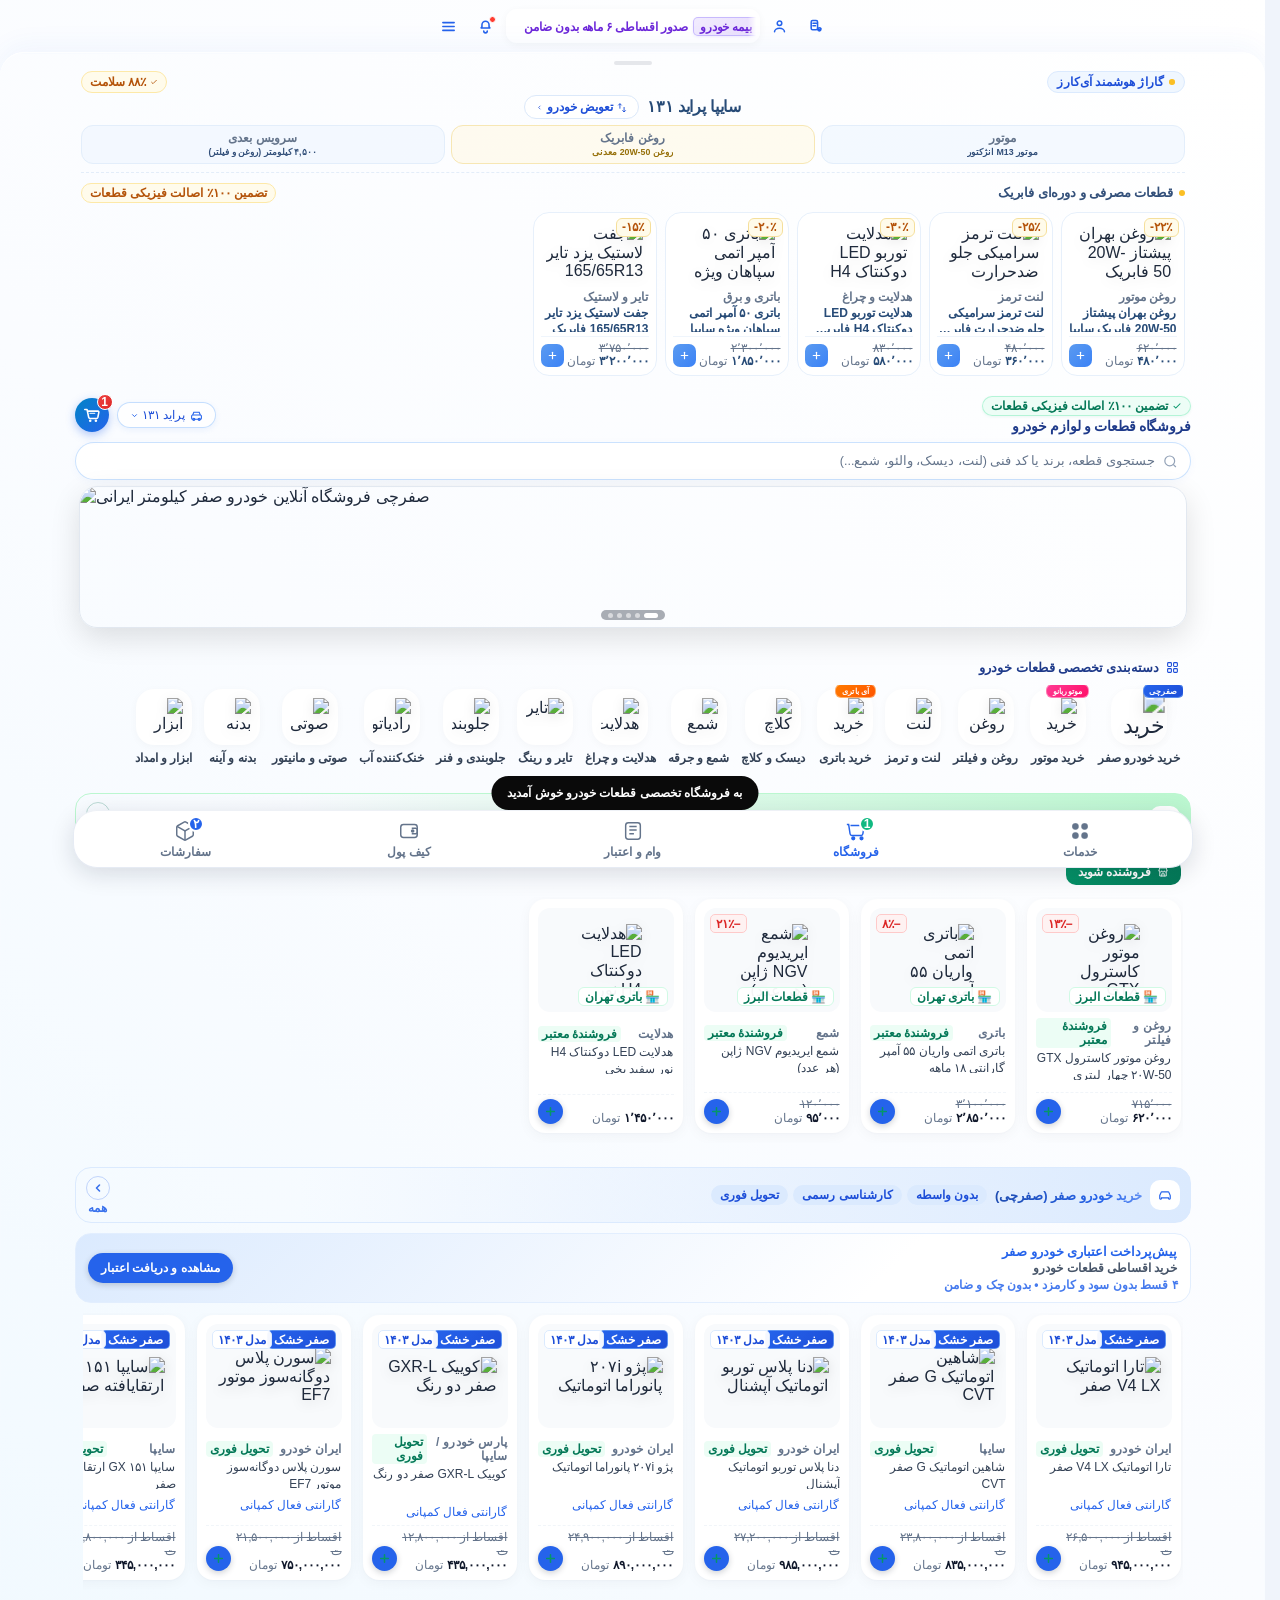
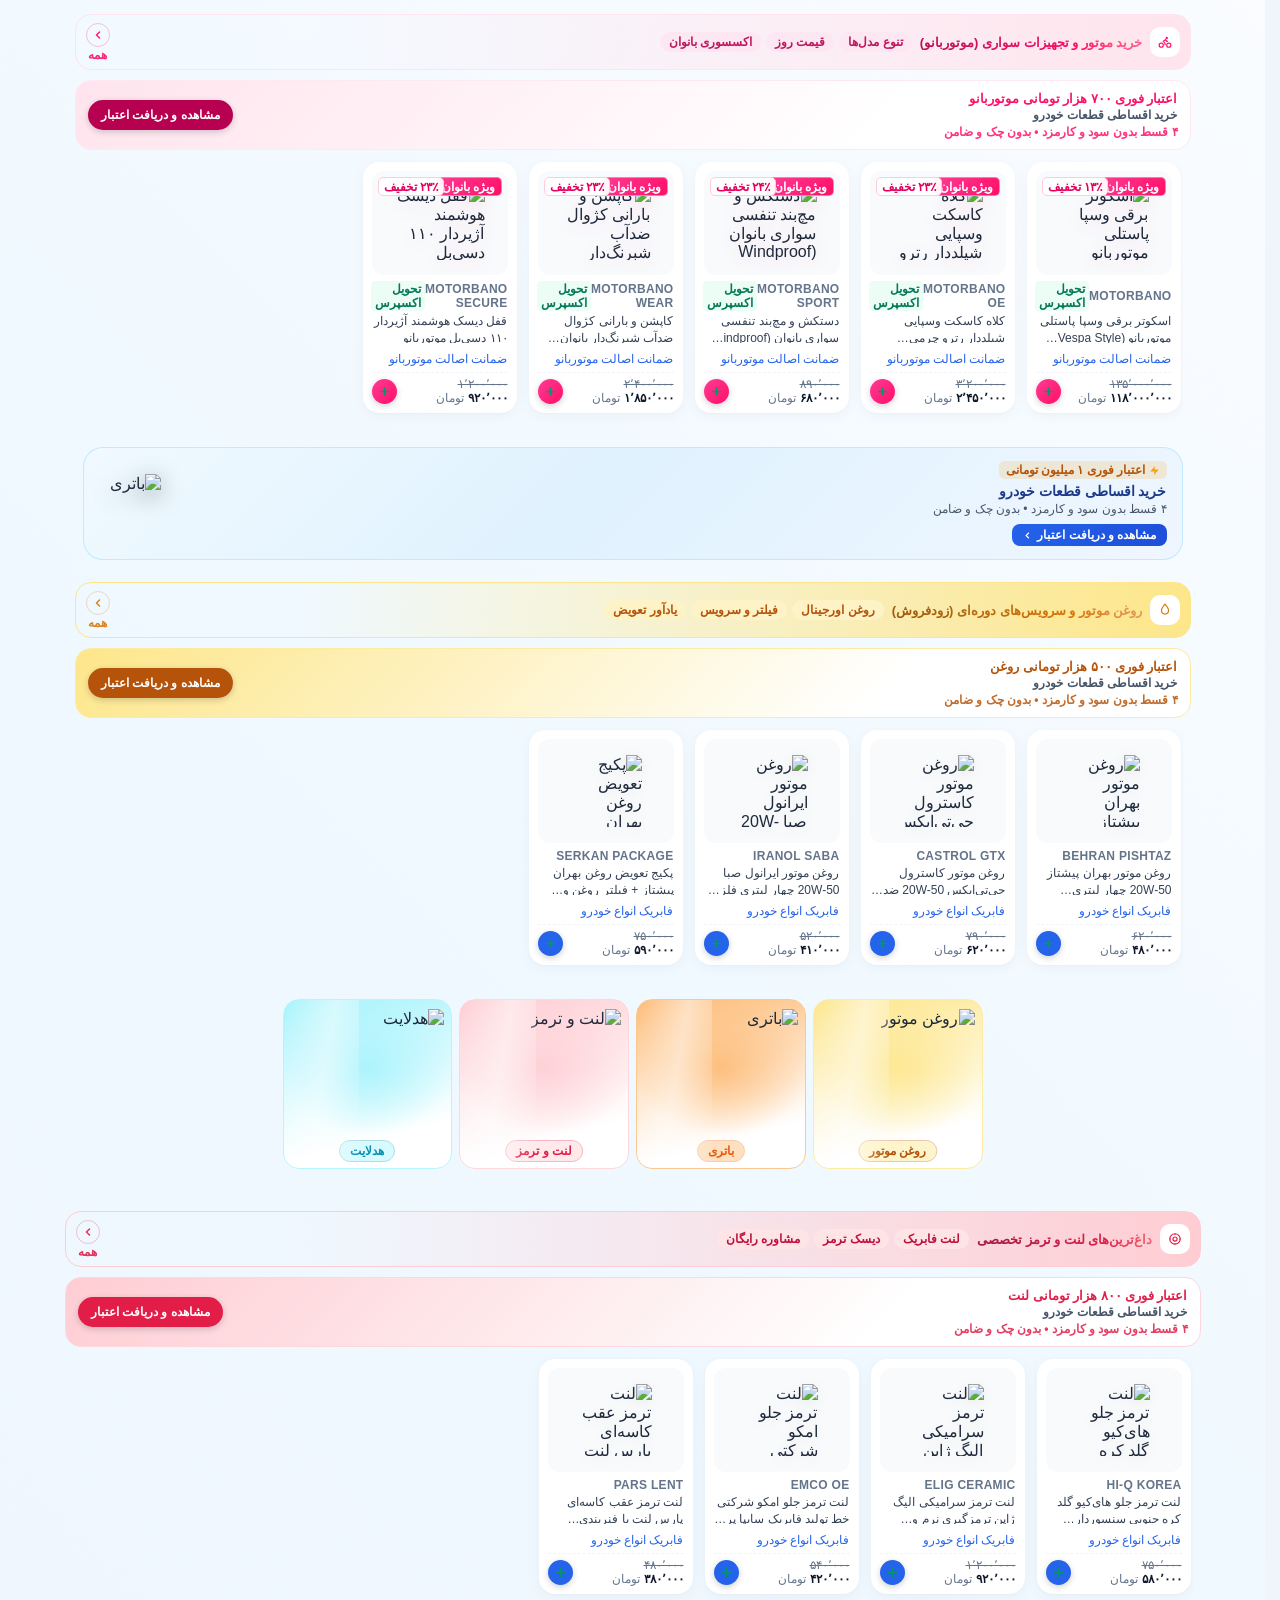
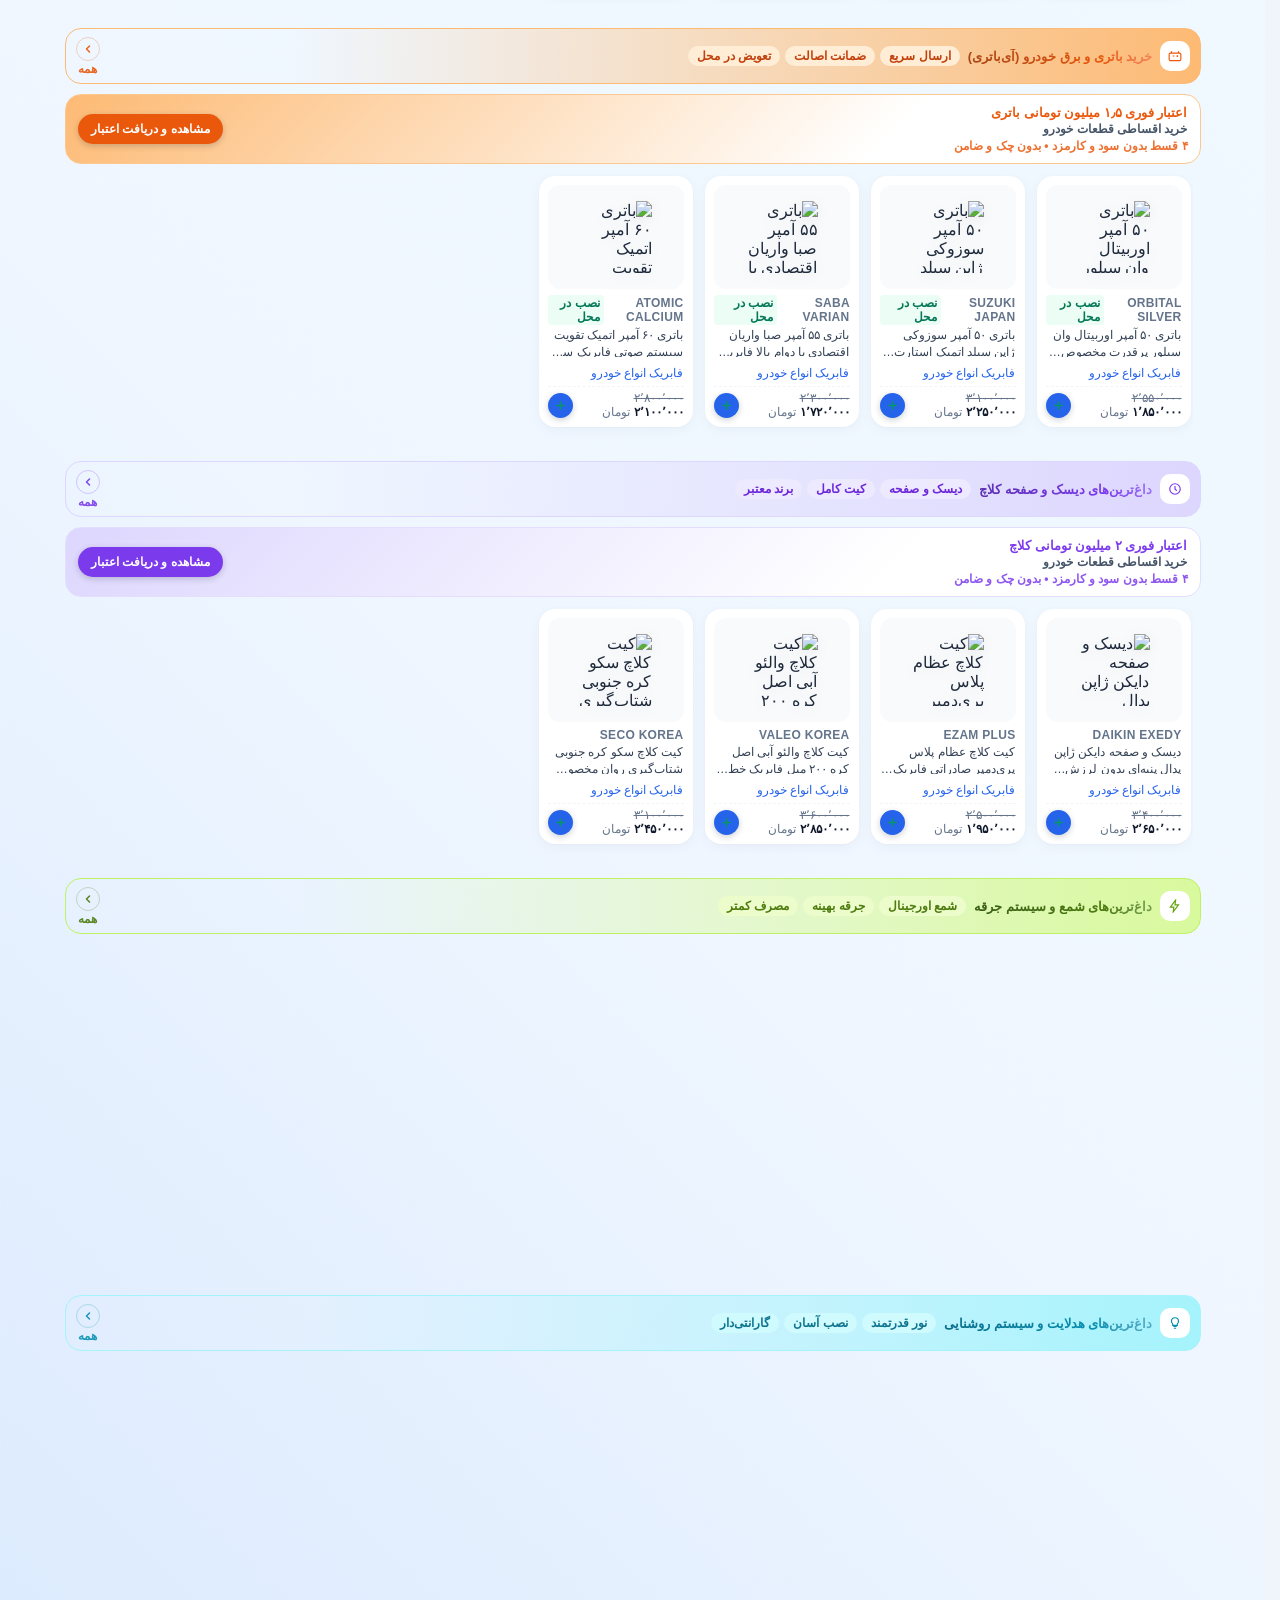
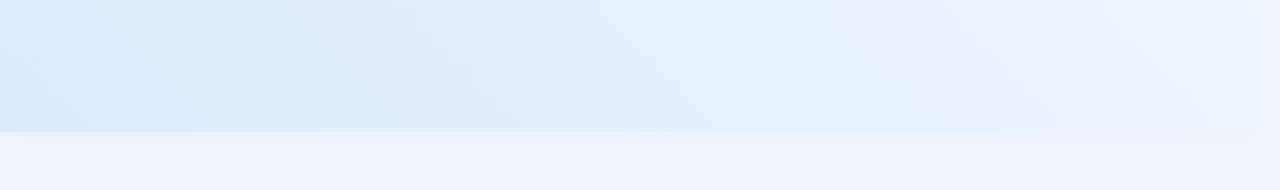
==== commit 9e5c8e8d: "steps A+B+C: a11y 100 (zoom unlock, 12px floor, contrast, aria), responsive images 320w + banner src" ====
--- a/src/index.html
+++ b/src/index.html
@@ -2,7 +2,7 @@
 <html lang="fa" dir="rtl">
 <head>
 <meta charset="UTF-8">
-<meta name="viewport" content="width=device-width, initial-scale=1.0, maximum-scale=1.0, user-scalable=no">
+<meta name="viewport" content="width=device-width, initial-scale=1.0">
   <!-- iOS and PWA Meta Tags -->
   <meta name="apple-mobile-web-app-capable" content="yes">
   <meta name="apple-mobile-web-app-status-bar-style" content="default">
@@ -11,7 +11,12 @@
   <link rel="icon" type="image/png" href="i-minimal.png">
   <link rel="manifest" href="manifest.json">
 <title>آی‌کارز | iCARZ — سامانه جامع خودرو و موتوربانو</title>
-<link rel="preload" as="image" href="images/shop/banner-sefrchi-white-v5.webp?v=10.0_fakher" fetchpriority="high">
+<meta name="description" content="سامانه جامع خودرو آی‌کارز: خدمات در محل، فروشگاه قطعات فابریک با ضمانت اصالت و خرید خودرو صفر کیلومتر ایرانی.">
+<meta name="theme-color" content="#2563EB">
+<meta property="og:title" content="آی‌کارز | iCARZ">
+<meta property="og:description" content="سامانه جامع خودرو: خدمات در محل، قطعات فابریک و خودرو صفر با ضمانت.">
+<meta property="og:type" content="website">
+<meta property="og:image" content="images/shop/banner-sefrchi-white-v5.webp?v=10.0_fakher">
 <link rel="preload" as="font" type="font/woff2" href="fonts/YekanBakhFaNum-Regular.woff2" crossorigin>
 <link rel="preload" as="font" type="font/woff2" href="fonts/YekanBakhFaNum-ExtraBold.woff2" crossorigin>
 <link rel="stylesheet" href="styles.css">
@@ -492,14 +497,14 @@
     <div class="sheet-content">
       <div class="page" id="page-services">
       <div class="grid">
-        <div class="menu-item" onclick="navigateTo('tire', 'لاستیک')"><div class="icon-box ib-tire"><img loading="lazy" decoding="async"  src="images/photo1/tire.webp?v=clean_trans_v5" alt="لاستیک"><div class="badge-discount">٪۱۵</div></div><span class="label">لاستیک</span></div>
-        <div class="menu-item" onclick="navigateTo('battery', 'باتری')"><div class="icon-box ib-battery"><img loading="lazy" decoding="async"  src="images/photo1/battery.webp?v=clean_trans_v5" alt="باتری"><div class="badge-discount">٪۲۰</div></div><span class="label">آی باتری</span></div>
-        <div class="menu-item" onclick="navigateTo('oil', 'روغن موتور')"><div class="icon-box ib-oil"><img loading="lazy" decoding="async"  src="images/photo1/oil.webp?v=clean_trans_v5" alt="روغن"></div><span class="label">روغن</span></div>
-        <div class="menu-item" onclick="navigateTo('carwash', 'کارواش سیار')"><div class="icon-box ib-carwash"><img loading="lazy" decoding="async"  src="images/photo1/carwash.webp?v=clean_trans_v5" alt="کارواش"><div class="badge-discount">٪۴۰</div></div><span class="label">کارواش</span></div>
-        <div class="menu-item" onclick="navigateTo('fuel', 'سوخت رسانی')"><div class="icon-box ib-gas"><img loading="lazy" decoding="async"  src="images/photo1/gas.png?v=clean_trans_v5" alt="سوخت رسانی"></div><span class="label">سوخت رسانی</span></div>
-        <div class="menu-item" onclick="navigateTo('fine', 'استعلام خلافی')"><div class="icon-box ib-police"><img loading="lazy" decoding="async"  src="images/photo1/police.webp?v=clean_trans_v5" alt="خلافی"><div class="badge-blue"><svg viewBox="0 0 24 24"><circle cx="12" cy="12" r="9"/><path d="M8 12h8M12 8v8"/></svg></div></div><span class="label">استعلام خلافی</span></div>
-        <div class="menu-item" onclick="navigateTo('insurance-body', 'بیمه بدنه')"><div class="icon-box ib-insurance-body"><img loading="lazy" decoding="async"  src="images/photo1/insurance-body.webp?v=clean_trans_v5" alt="بیمه بدنه"></div><span class="label">بیمه بدنه</span></div>
-        <div class="menu-item" onclick="navigateTo('insurance-third', 'بیمه شخص ثالث')"><div class="icon-box ib-insurance-third"><img loading="lazy" decoding="async"  src="images/photo1/insurance-third.webp?v=beloved_original_v10" alt="بیمه ثالث"><div class="badge-new">جدید</div></div><span class="label">بیمه شخص ثالث</span></div>
+        <div class="menu-item" onclick="navigateTo('tire', 'لاستیک')"><div class="icon-box ib-tire"><img loading="lazy" decoding="async"  src="images/photo1/tire.webp?v=clean_trans_v5" alt="لاستیک" width="512" height="512"><div class="badge-discount">٪۱۵</div></div><span class="label">لاستیک</span></div>
+        <div class="menu-item" onclick="navigateTo('battery', 'باتری')"><div class="icon-box ib-battery"><img loading="lazy" decoding="async"  src="images/photo1/battery.webp?v=clean_trans_v5" alt="باتری" width="512" height="512"><div class="badge-discount">٪۲۰</div></div><span class="label">آی باتری</span></div>
+        <div class="menu-item" onclick="navigateTo('oil', 'روغن موتور')"><div class="icon-box ib-oil"><img loading="lazy" decoding="async"  src="images/photo1/oil.webp?v=clean_trans_v5" alt="روغن" width="512" height="512"></div><span class="label">روغن</span></div>
+        <div class="menu-item" onclick="navigateTo('carwash', 'کارواش سیار')"><div class="icon-box ib-carwash"><img loading="lazy" decoding="async"  src="images/photo1/carwash.webp?v=clean_trans_v5" alt="کارواش" width="512" height="512"><div class="badge-discount">٪۴۰</div></div><span class="label">کارواش</span></div>
+        <div class="menu-item" onclick="navigateTo('fuel', 'سوخت رسانی')"><div class="icon-box ib-gas"><img loading="lazy" decoding="async"  src="images/photo1/gas.png?v=clean_trans_v5" alt="سوخت رسانی" width="512" height="512"></div><span class="label">سوخت رسانی</span></div>
+        <div class="menu-item" onclick="navigateTo('fine', 'استعلام خلافی')"><div class="icon-box ib-police"><img loading="lazy" decoding="async"  src="images/photo1/police.webp?v=clean_trans_v5" alt="خلافی" width="512" height="512"><div class="badge-blue"><svg viewBox="0 0 24 24"><circle cx="12" cy="12" r="9"/><path d="M8 12h8M12 8v8"/></svg></div></div><span class="label">استعلام خلافی</span></div>
+        <div class="menu-item" onclick="navigateTo('insurance-body', 'بیمه بدنه')"><div class="icon-box ib-insurance-body"><img loading="lazy" decoding="async"  src="images/photo1/insurance-body.webp?v=clean_trans_v5" alt="بیمه بدنه" width="512" height="512"></div><span class="label">بیمه بدنه</span></div>
+        <div class="menu-item" onclick="navigateTo('insurance-third', 'بیمه شخص ثالث')"><div class="icon-box ib-insurance-third"><img loading="lazy" decoding="async"  src="images/photo1/insurance-third.webp?v=beloved_original_v10" alt="بیمه ثالث" width="512" height="512"><div class="badge-new">جدید</div></div><span class="label">بیمه شخص ثالث</span></div>
       </div>
 
                         <div class="banner" onclick="navigateTo('insurance-installment', 'خرید اقساطی بیمه ۶ ماهه')">
@@ -543,7 +548,7 @@
               <div class="ms-cta-row"><span class="ms-cta amber">درخواست تعویض باتری ‹</span></div>
             </div>
             <div class="ms-visual-wrap amber-bg">
-              <img loading="lazy" decoding="async"  src="images/photo1/battery.webp?v=clean_trans_v5" alt="آی باتری">
+              <img loading="lazy" decoding="async"  src="images/photo1/battery.webp?v=clean_trans_v5" alt="آی باتری" width="512" height="512">
             </div>
           </div>
 
@@ -559,7 +564,7 @@
               <div class="ms-cta-row"><span class="ms-cta violet">انتخاب سایز لاستیک ‹</span></div>
             </div>
             <div class="ms-visual-wrap violet-bg">
-              <img loading="lazy" decoding="async"  src="images/photo1/tire.webp?v=clean_trans_v5" alt="لاستیک">
+              <img loading="lazy" decoding="async"  src="images/photo1/tire.webp?v=clean_trans_v5" alt="لاستیک" width="512" height="512">
             </div>
           </div>
 
@@ -575,7 +580,7 @@
               <div class="ms-cta-row"><span class="ms-cta emerald">رزرو سرویس روغن ‹</span></div>
             </div>
             <div class="ms-visual-wrap emerald-bg">
-              <img loading="lazy" decoding="async"  src="images/photo1/oil.webp?v=clean_trans_v5" alt="روغن موتور">
+              <img loading="lazy" decoding="async"  src="images/photo1/oil.webp?v=clean_trans_v5" alt="روغن موتور" width="512" height="512">
             </div>
           </div>
 
@@ -591,7 +596,7 @@
               <div class="ms-cta-row"><span class="ms-cta cyan">رزرو آنلاین کارواش ‹</span></div>
             </div>
             <div class="ms-visual-wrap cyan-bg">
-              <img loading="lazy" decoding="async"  src="images/photo1/carwash.webp?v=clean_trans_v5" alt="کارواش">
+              <img loading="lazy" decoding="async"  src="images/photo1/carwash.webp?v=clean_trans_v5" alt="کارواش" width="512" height="512">
             </div>
           </div>
 
@@ -607,7 +612,7 @@
               <div class="ms-cta-row"><span class="ms-cta rose">درخواست سوخت سیار ‹</span></div>
             </div>
             <div class="ms-visual-wrap rose-bg">
-              <img loading="lazy" decoding="async"  src="images/photo1/gas.png?v=clean_trans_v5" alt="سوخت رسانی">
+              <img loading="lazy" decoding="async"  src="images/photo1/gas.png?v=clean_trans_v5" alt="سوخت رسانی" width="512" height="512">
             </div>
           </div>
 
@@ -623,7 +628,7 @@
               <div class="ms-cta-row"><span class="ms-cta blue">استعلام رایگان خلافی ‹</span></div>
             </div>
             <div class="ms-visual-wrap blue-bg">
-              <img loading="lazy" decoding="async"  src="images/photo1/police.webp?v=clean_trans_v5" alt="استعلام خلافی">
+              <img loading="lazy" decoding="async"  src="images/photo1/police.webp?v=clean_trans_v5" alt="استعلام خلافی" width="512" height="512">
             </div>
           </div>
 
@@ -639,7 +644,7 @@
               <div class="ms-cta-row"><span class="ms-cta indigo">محاسبه آنلاین نرخ بیمه ‹</span></div>
             </div>
             <div class="ms-visual-wrap indigo-bg">
-              <img loading="lazy" decoding="async"  src="images/photo1/insurance-body.webp?v=clean_trans_v5" alt="بیمه بدنه">
+              <img loading="lazy" decoding="async"  src="images/photo1/insurance-body.webp?v=clean_trans_v5" alt="بیمه بدنه" width="512" height="512">
             </div>
           </div>
 
@@ -655,7 +660,7 @@
               <div class="ms-cta-row"><span class="ms-cta teal">استعلام و صدور فوری ‹</span></div>
             </div>
             <div class="ms-visual-wrap teal-bg">
-              <img loading="lazy" decoding="async"  src="images/photo1/insurance-third.webp?v=beloved_original_v10" alt="بیمه شخص ثالث">
+              <img loading="lazy" decoding="async"  src="images/photo1/insurance-third.webp?v=beloved_original_v10" alt="بیمه شخص ثالث" width="512" height="512">
             </div>
           </div>
         </div>
@@ -674,10 +679,10 @@
       </div>
 
       <div class="grid">
-        <div class="menu-item" onclick="navigateTo('inspection', 'معاینه فنی')"><div class="icon-box ib-inspection"><img loading="lazy" decoding="async"  src="images/photo1/inspection.webp?v=clean_trans_v5" alt="معاینه"></div><span class="label">معاینه فنی</span></div>
-        <div class="menu-item" onclick="navigateTo('toll', 'عوارض آزادراهی')"><div class="icon-box ib-toll"><img loading="lazy" decoding="async"  src="images/photo1/toll.png?v=clean_trans_v5" alt="عوارض"></div><span class="label">عوارض</span></div>
-        <div class="menu-item" onclick="navigateTo('transfer', 'انتقال سند')"><div class="icon-box ib-transfer"><img loading="lazy" decoding="async"  src="images/photo1/transfer.webp?v=clean_trans_v5" alt="انتقال"></div><span class="label">انتقال سند</span></div>
-        <div class="menu-item" onclick="navigateTo('emergency', 'امداد خودرو')"><div class="icon-box ib-emergency"><img loading="lazy" decoding="async"  src="images/photo1/emergency.webp?v=clean_trans_v5" alt="امداد"></div><span class="label">امداد</span></div>
+        <div class="menu-item" onclick="navigateTo('inspection', 'معاینه فنی')"><div class="icon-box ib-inspection"><img loading="lazy" decoding="async"  src="images/photo1/inspection.webp?v=clean_trans_v5" alt="معاینه" width="512" height="512"></div><span class="label">معاینه فنی</span></div>
+        <div class="menu-item" onclick="navigateTo('toll', 'عوارض آزادراهی')"><div class="icon-box ib-toll"><img loading="lazy" decoding="async"  src="images/photo1/toll.png?v=clean_trans_v5" alt="عوارض" width="512" height="512"></div><span class="label">عوارض</span></div>
+        <div class="menu-item" onclick="navigateTo('transfer', 'انتقال سند')"><div class="icon-box ib-transfer"><img loading="lazy" decoding="async"  src="images/photo1/transfer.webp?v=clean_trans_v5" alt="انتقال" width="512" height="512"></div><span class="label">انتقال سند</span></div>
+        <div class="menu-item" onclick="navigateTo('emergency', 'امداد خودرو')"><div class="icon-box ib-emergency"><img loading="lazy" decoding="async"  src="images/photo1/emergency.webp?v=clean_trans_v5" alt="امداد" width="512" height="512"></div><span class="label">امداد</span></div>
       </div>
 
       </div>
@@ -960,26 +965,26 @@
       <div class="shs-slider-track" id="shsSliderTrack" style="direction: ltr !important;">
         <!-- بنر ۱ فوق حماسی: صفرچی - سامانه تخصصی فروش آنلاین خودروهای صفر کیلومتر ایرانی با تحویل فوری -->
         <div class="shs-slide" onclick="openSefrechiModal()" title="صفرچی • فروش آنلاین خودروهای صفر کیلومتر ایرانی با تحویل فوری (sefrchi.com)">
-          <img loading="eager" decoding="async" fetchpriority="high" src="images/shop/banner-sefrchi-white-v5.webp?v=10.0_fakher" class="shs-banner-img-full" alt="صفرچی فروشگاه آنلاین خودرو صفر کیلومتر ایرانی">
+          <img loading="eager" decoding="async" fetchpriority="high" src="images/shop/banner-sefrchi-white-v5.webp?v=10.0_fakher" srcset="images/shop/banner-sefrchi-white-v5.webp?v=10.0_fakher 1200w, images/shop/banner-sefrchi-white-v5-m860.webp 860w, images/shop/banner-sefrchi-white-v5-m480.webp 480w" sizes="100vw" class="shs-banner-img-full" alt="صفرچی فروشگاه آنلاین خودرو صفر کیلومتر ایرانی" width="1000" height="371">
         </div>
         <!-- بنر ۱ فوق حماسی: موتوربانو - اولین سامانه تخصصی خرید موتورسیکلت و اکسسوری ویژه بانوان سراسر کشور -->
         <div class="shs-slide" onclick="openMotorBanoModal()" title="موتوربانو • اولین فروشگاه تخصصی موتورسیکلت و اکسسوری بانوان کشور (motorbano.ir)">
-          <img loading="lazy" decoding="async"  src="images/shop/banner-motorbano-white-v5.webp?v=11.0_hijab" class="shs-banner-img-full" alt="موتور بانو جامعه بانوان موتور سوار ایران">
+          <img loading="lazy" decoding="async"  src="images/shop/banner-motorbano-white-v5.webp?v=11.0_hijab" srcset="images/shop/banner-motorbano-white-v5.webp?v=11.0_hijab 1200w, images/shop/banner-motorbano-white-v5-m860.webp 860w, images/shop/banner-motorbano-white-v5-m480.webp 480w" sizes="100vw" class="shs-banner-img-full" alt="موتور بانو جامعه بانوان موتور سوار ایران" width="1000" height="371">
         </div>
 
         <!-- بنر ۲ فوق حماسی: ارسال موشکی و تعویض فوری باتری در محل (ibatri.com) -->
         <div class="shs-slide" onclick="openCategoryModal('battery')" title="ارسال موشکی و تعویض فوری باتری در محل (ibatri.com)">
-          <img loading="lazy" decoding="async"  src="images/shop/banner-ibatri-white-v5.webp?v=10.0_fakher" class="shs-banner-img-full" alt="ارسال موشکی و تعویض فوری باتری در محل آی‌باتری">
+          <img loading="lazy" decoding="async"  src="images/shop/banner-ibatri-white-v5.webp?v=10.0_fakher" srcset="images/shop/banner-ibatri-white-v5.webp?v=10.0_fakher 1200w, images/shop/banner-ibatri-white-v5-m860.webp 860w, images/shop/banner-ibatri-white-v5-m480.webp 480w" sizes="100vw" class="shs-banner-img-full" alt="ارسال موشکی و تعویض فوری باتری در محل آی‌باتری" width="1000" height="371">
         </div>
 
         <!-- بنر ۳ فوق حماسی: اسکن لیزری کارنامه سلامت و تشخیص رنگ خودرو (Live API) -->
         <div class="shs-slide" onclick="openVehicleResumeModal()" title="مشاهده کارنامه تشخیص رنگ و رزومه فنی خودرو">
-          <img loading="lazy" decoding="async"  src="images/shop/banner-inspection-white-v5.webp?v=10.0_fakher" class="shs-banner-img-full" alt="اسکن لیزری و کارنامه تشخیص رنگ خودرو">
+          <img loading="lazy" decoding="async"  src="images/shop/banner-inspection-white-v5.webp?v=10.0_fakher" srcset="images/shop/banner-inspection-white-v5.webp?v=10.0_fakher 1200w, images/shop/banner-inspection-white-v5-m860.webp 860w, images/shop/banner-inspection-white-v5-m480.webp 480w" sizes="100vw" class="shs-banner-img-full" alt="اسکن لیزری و کارنامه تشخیص رنگ خودرو" width="1000" height="371">
         </div>
 
         <!-- بنر ۴ فوق حماسی: قطعات پرفورمنس، دیسک‌های برمبو و کلاچ پرسرعت -->
         <div class="shs-slide" onclick="openCategoryModal('lent')" title="قطعات یدکی و تسهیلات اقساطی">
-          <img loading="lazy" decoding="async"  src="images/shop/banner-autoparts-white-v5.webp?v=10.0_fakher" class="shs-banner-img-full" alt="خرید اقساطی قطعات فابریک و پرفورمنس">
+          <img loading="lazy" decoding="async"  src="images/shop/banner-autoparts-white-v5.webp?v=10.0_fakher" srcset="images/shop/banner-autoparts-white-v5.webp?v=10.0_fakher 1200w, images/shop/banner-autoparts-white-v5-m860.webp 860w, images/shop/banner-autoparts-white-v5-m480.webp 480w" sizes="100vw" class="shs-banner-img-full" alt="خرید اقساطی قطعات فابریک و پرفورمنس" width="1000" height="371">
         </div>
       </div>
     </div>
@@ -1009,7 +1014,7 @@
               <div class="scs-item" onclick="openSefrechiModal()" style="position:relative;">
                 <span style="position:absolute;top:-5px;right:-3px;background:linear-gradient(135deg, #2563EB, #1D4ED8);color:#FFFFFF;font-size:7.5px;font-weight:800;padding:1.5px 5.5px;border-radius:6px;box-shadow:0 2px 6px rgba(37,99,235,0.4);z-index:2;letter-spacing:0.2px;border:0.5px solid rgba(147,197,253,0.5);">صفرچی</span>
                 <div class="scs-box scs-blue">
-                  <img loading="lazy" decoding="async"  src="images/tiles/sefrechi.webp?v=11.0_extra_large" class="scs-img-car" alt="خرید خودرو صفر">
+                  <img loading="lazy" decoding="async"  src="images/tiles/sefrechi.webp?v=11.0_extra_large" class="scs-img-car" alt="خرید خودرو صفر" width="450" height="450">
                 </div>
                 <span class="scs-title" style="color:#1D4ED8;font-weight:700;">خرید خودرو صفر</span>
               </div>
@@ -1017,63 +1022,63 @@
               <div class="scs-item" onclick="openMotorBanoModal()" style="position:relative;">
                 <span style="position:absolute;top:-5px;right:-3px;background:linear-gradient(135deg, #FF3B94, #FF0F68);color:#FFFFFF;font-size:7.5px;font-weight:800;padding:1.5px 5.5px;border-radius:6px;box-shadow:0 2px 7px rgba(255,15,104,0.45);z-index:2;letter-spacing:0.2px;border:0.5px solid rgba(255,182,217,0.6);">موتوربانو</span>
                 <div class="scs-box scs-rose" style="background:linear-gradient(135deg, #FFF1F5, #FFE4ED);border-color:#FFCCD9;">
-                  <img loading="lazy" decoding="async"  src="images/tiles/motorbano.webp?v=4.0" alt="خرید موتور">
+                  <img loading="lazy" decoding="async"  src="images/tiles/motorbano.webp?v=4.0" alt="خرید موتور" width="450" height="450">
                 </div>
                 <span class="scs-title" style="color:#E6005C;font-weight:700;">خرید موتور</span>
               </div>
               <div class="scs-item active" onclick="openCategoryModal('oil')">
-                <div class="scs-box scs-emerald"><img loading="lazy" decoding="async"  src="images/tiles/روغن_موتور.webp?v=iranian_behran_oil_3d_v2.0" alt="روغن"></div>
+                <div class="scs-box scs-emerald"><img loading="lazy" decoding="async"  src="images/tiles/روغن_موتور.webp?v=iranian_behran_oil_3d_v2.0" alt="روغن" width="450" height="450"></div>
                 <span class="scs-title">روغن و فیلتر</span>
               </div>
               <!-- ۲. لنت و ترمز تخصصی (کالای زودفروش دوم) -->
               <div class="scs-item" onclick="openCategoryModal('lent')">
-                <div class="scs-box scs-red"><img loading="lazy" decoding="async"  src="images/tiles/لنت.webp" alt="لنت"></div>
+                <div class="scs-box scs-red"><img loading="lazy" decoding="async"  src="images/tiles/لنت.webp" alt="لنت" width="450" height="450"></div>
                 <span class="scs-title">لنت و ترمز</span>
               </div>
               <!-- ۳. باتری و برق خودرو (کالای زودفروش سوم: آی باتری / خرید باتری - تم نارنجی خوش‌رنگ) -->
               <div class="scs-item" onclick="openCategoryModal('battery')" style="position:relative;">
                 <span style="position:absolute;top:-5px;right:-3px;background:linear-gradient(135deg, #FF7A00, #FF5500);color:#FFFFFF;font-size:7.5px;font-weight:800;padding:1.5px 5.5px;border-radius:6px;box-shadow:0 2px 6px rgba(255,122,0,0.45);z-index:2;letter-spacing:0.2px;border:0.5px solid rgba(254,215,170,0.6);">آی باتری</span>
-                <div class="scs-box scs-amber"><img loading="lazy" decoding="async"  src="images/tiles/باتری.webp" alt="خرید باتری"></div>
+                <div class="scs-box scs-amber"><img loading="lazy" decoding="async"  src="images/tiles/باتری.webp" alt="خرید باتری" width="450" height="450"></div>
                 <span class="scs-title" style="color:#EA580C;font-weight:700;">خرید باتری</span>
               </div>
               <!-- ۴. دیسک و صفحه کلاچ (کالای زودفروش چهارم) -->
               <div class="scs-item" onclick="openCategoryModal('clutch')">
-                <div class="scs-box scs-blue"><img loading="lazy" decoding="async"  src="images/tiles/کلاچ.webp" alt="کلاچ"></div>
+                <div class="scs-box scs-blue"><img loading="lazy" decoding="async"  src="images/tiles/کلاچ.webp" alt="کلاچ" width="450" height="450"></div>
                 <span class="scs-title">دیسک و کلاچ</span>
               </div>
               <!-- ۵. شمع، وایر و سیستم جرقه -->
               <div class="scs-item" onclick="openCategoryModal('spark')">
-                <div class="scs-box scs-indigo"><img loading="lazy" decoding="async"  src="images/tiles/شمع.webp" alt="شمع"></div>
+                <div class="scs-box scs-indigo"><img loading="lazy" decoding="async"  src="images/tiles/شمع.webp" alt="شمع" width="450" height="450"></div>
                 <span class="scs-title">شمع و جرقه</span>
               </div>
               <!-- ۶. هدلایت و سیستم روشنایی -->
               <div class="scs-item" onclick="openCategoryModal('headlight')">
-                <div class="scs-box scs-cyan"><img loading="lazy" decoding="async"  src="images/tiles/هدلایت_و_چراغ.webp" alt="هدلایت"></div>
+                <div class="scs-box scs-cyan"><img loading="lazy" decoding="async"  src="images/tiles/هدلایت_و_چراغ.webp" alt="هدلایت" width="450" height="450"></div>
                 <span class="scs-title">هدلایت و چراغ</span>
               </div>
               <!-- سایر دسته‌بندی‌ها -->
               <div class="scs-item" onclick="openCategoryModal('tire')">
-                <div class="scs-box scs-slate"><img loading="lazy" decoding="async"  src="images/tiles/لاستیک.webp" alt="تایر"></div>
+                <div class="scs-box scs-slate"><img loading="lazy" decoding="async"  src="images/tiles/لاستیک.webp" alt="تایر" width="450" height="450"></div>
                 <span class="scs-title">تایر و رینگ</span>
               </div>
               <div class="scs-item" onclick="openCategoryModal('suspension')">
-                <div class="scs-box scs-rose"><img loading="lazy" decoding="async"  src="images/tiles/جلوبندی.webp" alt="جلوبندی"></div>
+                <div class="scs-box scs-rose"><img loading="lazy" decoding="async"  src="images/tiles/جلوبندی.webp" alt="جلوبندی" width="450" height="450"></div>
                 <span class="scs-title">جلوبندی و فنر</span>
               </div>
               <div class="scs-item" onclick="openCategoryModal('cooling')">
-                <div class="scs-box scs-sky"><img loading="lazy" decoding="async"  src="images/tiles/رادیاتور.webp" alt="رادیاتور"></div>
+                <div class="scs-box scs-sky"><img loading="lazy" decoding="async"  src="images/tiles/رادیاتور.webp" alt="رادیاتور" width="450" height="450"></div>
                 <span class="scs-title">خنک‌کننده آب</span>
               </div>
               <div class="scs-item" onclick="openCategoryModal('audio')">
-                <div class="scs-box scs-purple"><img loading="lazy" decoding="async"  src="images/tiles/سیستم_صوتی.webp" alt="صوتی"></div>
+                <div class="scs-box scs-purple"><img loading="lazy" decoding="async"  src="images/tiles/سیستم_صوتی.webp" alt="صوتی" width="450" height="450"></div>
                 <span class="scs-title">صوتی و مانیتور</span>
               </div>
               <div class="scs-item" onclick="openCategoryModal('body')">
-                <div class="scs-box scs-teal"><img loading="lazy" decoding="async"  src="images/tiles/آینه_و_بدنه.webp" alt="بدنه"></div>
+                <div class="scs-box scs-teal"><img loading="lazy" decoding="async"  src="images/tiles/آینه_و_بدنه.webp" alt="بدنه" width="450" height="450"></div>
                 <span class="scs-title">بدنه و آینه</span>
               </div>
               <div class="scs-item" onclick="openCategoryModal('tools')">
-                <div class="scs-box scs-orange"><img loading="lazy" decoding="async"  src="images/tiles/ابزار_و_امداد.webp" alt="ابزار"></div>
+                <div class="scs-box scs-orange"><img loading="lazy" decoding="async"  src="images/tiles/ابزار_و_امداد.webp" alt="ابزار" width="450" height="450"></div>
                 <span class="scs-title">ابزار و امداد</span>
               </div>
             </div>
@@ -1146,7 +1151,7 @@
               </div>
             </div>
             <div class="shcb-img-wrap">
-              <img loading="lazy" decoding="async"  src="images/tiles/باتری.webp" alt="باتری">
+              <img loading="lazy" decoding="async"  src="images/tiles/باتری.webp" alt="باتری" width="450" height="450">
             </div>
           </div>
 
@@ -1175,10 +1180,10 @@
           <!-- تبلیغ میان‌حلقه‌ای: معرفی حلقهٔ زیرین -->
                     <!-- چهار بنر مربعی دیجی‌کالایی -->
           <div class="quad-banners">
-            <div class="qb-tile" onclick="openCategoryModal('oil')" style="--qc:#B45309;--qbg:#FDE68A"><img loading="lazy" decoding="async"  src="images/tiles/روغن_موتور.webp" alt="روغن موتور"><span class="qb-cap">روغن موتور</span></div>
-            <div class="qb-tile" onclick="openCategoryModal('battery')" style="--qc:#EA580C;--qbg:#FDBA74"><img loading="lazy" decoding="async"  src="images/tiles/باتری.webp" alt="باتری"><span class="qb-cap">باتری</span></div>
-            <div class="qb-tile" onclick="openCategoryModal('lent')" style="--qc:#E11D48;--qbg:#FECDD3"><img loading="lazy" decoding="async"  src="images/tiles/لنت.webp" alt="لنت و ترمز"><span class="qb-cap">لنت و ترمز</span></div>
-            <div class="qb-tile" onclick="openCategoryModal('headlight')" style="--qc:#0891B2;--qbg:#A5F3FC"><img loading="lazy" decoding="async"  src="images/tiles/هدلایت_و_چراغ.webp" alt="هدلایت"><span class="qb-cap">هدلایت</span></div>
+            <div class="qb-tile" onclick="openCategoryModal('oil')" style="--qc:#B45309;--qbg:#FDE68A"><img loading="lazy" decoding="async"  src="images/tiles/روغن_موتور.webp" alt="روغن موتور" width="450" height="450"><span class="qb-cap">روغن موتور</span></div>
+            <div class="qb-tile" onclick="openCategoryModal('battery')" style="--qc:#EA580C;--qbg:#FDBA74"><img loading="lazy" decoding="async"  src="images/tiles/باتری.webp" alt="باتری" width="450" height="450"><span class="qb-cap">باتری</span></div>
+            <div class="qb-tile" onclick="openCategoryModal('lent')" style="--qc:#E11D48;--qbg:#FECDD3"><img loading="lazy" decoding="async"  src="images/tiles/لنت.webp" alt="لنت و ترمز" width="450" height="450"><span class="qb-cap">لنت و ترمز</span></div>
+            <div class="qb-tile" onclick="openCategoryModal('headlight')" style="--qc:#0891B2;--qbg:#A5F3FC"><img loading="lazy" decoding="async"  src="images/tiles/هدلایت_و_چراغ.webp" alt="هدلایت" width="450" height="450"><span class="qb-cap">هدلایت</span></div>
           </div>
                     </div>
 
@@ -1298,14 +1303,14 @@
               </div>
               <b style="font-size:11px;color:#047857">افزودن محصول جدید</b>
               <input class="mk-in" id="pTitle" placeholder="عنوان محصول (مثلاً: روغن موتور توتال ۵W30)">
-              <select class="mk-in" id="pCat">
+              <select class="mk-in" id="pCat" aria-label="دسته‌بندی محصول">
                 <option value="oil">روغن و فیلتر</option><option value="battery">باتری</option><option value="lent">لنت و ترمز</option><option value="clutch">دیسک و صفحه</option><option value="spark">شمع</option><option value="headlight">هدلایت</option><option value="parts">سایر قطعات</option>
               </select>
               <div style="display:flex;gap:8px">
                 <input class="mk-in" id="pPrice" type="number" placeholder="قیمت (تومان)">
                 <input class="mk-in" id="pOld" type="number" placeholder="قیمت قبل (اختیاری)">
               </div>
-              <input class="mk-in" id="pImg" type="file" accept="image/*" style="background:#fff">
+              <input class="mk-in" id="pImg" aria-label="تصویر محصول" type="file" accept="image/*" style="background:#fff">
               <button class="mk-btn" onclick="sellerAddProduct()">＋ ثبت محصول در بازار</button>
               <b style="font-size:11px;color:#047857;display:block;margin:12px 0 8px">محصولات فروشگاه من</b>
               <div id="spList"></div>
@@ -1726,7 +1731,7 @@
     <div class="pdp-content-scroll">
       <!-- ۱. تصویر اصلی بزرگ محصول با استیج نوری لوکس -->
       <div class="pdp-hero-stage">
-        <img loading="lazy" decoding="async"  id="psmImage" src="images/tiles/باتری.webp" alt="تصویر محصول">
+        <img loading="lazy" decoding="async"  id="psmImage" src="images/tiles/باتری.webp" alt="تصویر محصول" width="450" height="450">
       </div>
 
       <div class="pdp-info-body">
@@ -1960,7 +1965,7 @@
     <div class="mb-content-scroll">
       <!-- تصویر بنر رسمی موتوربانو -->
       <div class="mb-hero-banner-card">
-        <img loading="lazy" decoding="async"  src="images/shop/banner-motorbano-white-v5.webp?v=6.0" alt="جامعه بانوان موتور سوار ایران">
+        <img loading="lazy" decoding="async"  src="images/shop/banner-motorbano-white-v5.webp?v=6.0" alt="جامعه بانوان موتور سوار ایران" width="1000" height="371">
       </div>
 
       <!-- ۳ ارزش کلیدی تصویر: همراهی و حمایت، تجربه و آموزش، اخبار و رویدادها -->
@@ -2023,7 +2028,7 @@
     <div class="sf-content-scroll">
       <!-- تصویر بنر رسمی و باکلاس صفرچی -->
       <div class="sf-hero-banner-card">
-        <img loading="lazy" decoding="async"  src="images/shop/banner-sefrchi-white-v5.webp?v=10.0_fakher" alt="سامانه فروش آنلاین خودروهای صفر کیلومتر ایرانی صفرچی">
+        <img loading="lazy" decoding="async"  src="images/shop/banner-sefrchi-white-v5.webp?v=10.0_fakher" alt="سامانه فروش آنلاین خودروهای صفر کیلومتر ایرانی صفرچی" width="1000" height="371">
       </div>
 
       <!-- ۳ ارزش کلیدی: کارشناسی رنگ و فنی، تحویل ۲۴ ساعته با خودروبر، سند کمپانی -->
@@ -2097,7 +2102,7 @@
         </div>
 
         <div style="width:100%;height:175px;display:flex;align-items:center;justify-content:center;background:#FFFFFF;margin-bottom:8px;">
-          <img loading="lazy" decoding="async"  id="csmMainImg" src="images/shop/sefrechi-tara-real.webp?v=unified_showroom_v4.0" alt="خودرو" style="max-width:98%;max-height:98%;object-fit:contain;filter:drop-shadow(0 6px 14px rgba(15, 23, 42, 0.14));">
+          <img loading="lazy" decoding="async"  id="csmMainImg" src="images/shop/sefrechi-tara-real.webp?v=unified_showroom_v4.0" alt="خودرو" style="max-width:98%;max-height:98%;object-fit:contain;filter:drop-shadow(0 6px 14px rgba(15, 23, 42, 0.14));" width="560" height="305">
         </div>
 
         <!-- انتخاب رنگ بدنه فابریک -->
--- a/src/styles.css
+++ b/src/styles.css
@@ -5,10 +5,10 @@
 @font-face{font-family:'YekanBakhFaNum';src:url('fonts/YekanBakhFaNum-Bold.woff2') format('woff2');font-weight:700;font-display:swap}
 @font-face{font-family:'YekanBakhFaNum';src:url('fonts/YekanBakhFaNum-ExtraBold.woff2') format('woff2');font-weight:800;font-display:swap}
 *{margin:0;padding:0;box-sizing:border-box;font-family:'YekanBakhFaNum',sans-serif;-webkit-tap-highlight-color:transparent}
-body{background:#eef1f6;display:flex;justify-content:center;padding:20px 0;min-height:100vh}
-.phone{width:100%;max-width:100%;min-height:100vh;background:linear-gradient(135deg, #4354A4 0%, #306E82 50%, #2A6658 100%);border-radius:0;overflow:visible;position:relative;box-shadow:none;display:flex;flex-direction:column}
+body{background:#eef1f6;display:flex;justify-content:center;padding:20px 0;min-height:100vh;min-height:100dvh}
+.phone{width:100%;max-width:100%;min-height:100vh;min-height:100dvh;background:linear-gradient(135deg, #4354A4 0%, #306E82 50%, #2A6658 100%);border-radius:0;overflow:visible;position:relative;box-shadow:none;display:flex;flex-direction:column}
 .status-bar{height:36px;display:flex;justify-content:space-between;align-items:center;padding:0 22px;color:#1E293B;font-size:15px;font-weight:500;direction:ltr;z-index:2}
-.battery{border:1.5px solid rgba(255,255,255,.9);border-radius:8px;padding:1px 6px;font-size:11px;display:flex;align-items:center;position:relative}
+.battery{border:1.5px solid rgba(255,255,255,.9);border-radius:8px;padding:1px 6px;font-size:12.5px;display:flex;align-items:center;position:relative}
 .battery::after{content:'';width:2px;height:6px;background:rgba(255,255,255,.9);position:absolute;right:-4px;border-radius:0 2px 2px 0}
 .top-actions{height:52px;display:flex;justify-content:space-between;align-items:center;padding:0 16px;direction:ltr;z-index:2}
 .top-actions .group{display:flex;align-items:center;gap:12px}
@@ -73,7 +73,7 @@
 @keyframes fadeInBigNum{from{opacity:0;transform:scale(.92)}to{opacity:1;transform:scale(1)}}
 
 .wb-amount{font-family:'YekanBakhFaNum',sans-serif;font-size:24px;font-weight:900;color:#FFFFFF;letter-spacing:-.5px;line-height:1;text-shadow:0 2px 12px rgba(0,0,0,.22),0 0 20px rgba(255,255,255,.25)}
-.wb-unit{font-family:'YekanBakhFaNum',sans-serif;font-size:11.5px;font-weight:700;color:rgba(255,255,255,.88);text-shadow:0 1px 4px rgba(0,0,0,.2)}
+.wb-unit{font-family:'YekanBakhFaNum',sans-serif;font-size:13px;font-weight:700;color:rgba(255,255,255,.88);text-shadow:0 1px 4px rgba(0,0,0,.2)}
 
 
 .details-link{display:flex;justify-content:center;align-items:center;gap:6px;color:white;font-size:13px;font-weight:600;padding:4px 0 16px;opacity:.95;z-index:2;cursor:pointer;transition:all .2s ease}
@@ -90,7 +90,7 @@
 .menu-item:active{transform:scale(1.045)}
 .icon-box{width:56px;height:56px;border-radius:16px;display:flex;align-items:center;justify-content:center;position:relative;overflow:visible;border:none}
 .icon-box img{width:50px;height:50px;object-fit:contain;display:block}
-.label{font-size:10.5px;color:#374151;font-weight:400;text-align:center;line-height:1.25;white-space:nowrap}
+.label{font-size:12px;color:#374151;font-weight:400;text-align:center;line-height:1.25;white-space:nowrap}
 .ib-tire{background:linear-gradient(145deg,#D0E4FE 0%,#B4D3FD 45%,#CEF2FE 100%);box-shadow:inset 0 1.5px 1px rgba(255,255,255,.95),0 6px 14px -3px rgba(59,130,246,.16)}
 .ib-battery{background:linear-gradient(145deg,#FFE2B3 0%,#FFCE85 45%,#FFEBB8 100%);box-shadow:inset 0 1.5px 1px rgba(255,255,255,.95),0 6px 14px -3px rgba(245,158,11,.18)}
 .ib-oil{background:linear-gradient(145deg,#EAD9FF 0%,#D5B8FE 45%,#E5CDFD 100%);box-shadow:inset 0 1.5px 1px rgba(255,255,255,.95),0 6px 14px -3px rgba(147,51,234,.16)}
@@ -103,8 +103,8 @@
 .ib-toll{background:linear-gradient(145deg,#C2E8FE 0%,#9BDBFE 45%,#B9F4FE 100%);box-shadow:inset 0 1.5px 1px rgba(255,255,255,.95),0 6px 14px -3px rgba(14,165,233,.18)}
 .ib-transfer{background:linear-gradient(145deg,#BFF3EB 0%,#94EAE0 45%,#B8F6EB 100%);box-shadow:inset 0 1.5px 1px rgba(255,255,255,.95),0 6px 14px -3px rgba(13,148,136,.16)}
 .ib-emergency{background:linear-gradient(145deg,#FFE1B8 0%,#FFC685 45%,#FFE4C2 100%);box-shadow:inset 0 1.5px 1px rgba(255,255,255,.95),0 6px 14px -3px rgba(234,88,12,.18)}
-.badge-new{position:absolute;top:-6px;right:-6px;background:#2A5BFF;color:white;font-size:9px;font-weight:800;padding:2px 6px;border-radius:20px;border:2px solid white;box-shadow:0 2px 6px rgba(42,91,255,.3);z-index:2}
-.badge-discount{position:absolute;top:-6px;right:-6px;background:#FF3B30;color:white;font-size:9px;font-weight:800;padding:2px 6px;border-radius:20px;border:2px solid white;z-index:2}
+.badge-new{position:absolute;top:-6px;right:-6px;background:#2A5BFF;color:white;font-size:12px;font-weight:800;padding:2px 6px;border-radius:20px;border:2px solid white;box-shadow:0 2px 6px rgba(42,91,255,.3);z-index:2}
+.badge-discount{position:absolute;top:-6px;right:-6px;background:#FF3B30;color:white;font-size:12px;font-weight:800;padding:2px 6px;border-radius:20px;border:2px solid white;z-index:2}
 .badge-blue{position:absolute;top:-6px;right:-6px;width:22px;height:22px;background:#DBE4FF;border-radius:50%;display:flex;align-items:center;justify-content:center;border:2px solid white;z-index:2}
 .badge-blue svg{width:12px;height:12px;stroke:#2A5BFF;fill:none;stroke-width:1.8}
 
@@ -117,9 +117,9 @@
 .ticker-track-wrap{width:100%;height:100%;position:relative;overflow:hidden;padding-left:6px;display:flex;align-items:center;direction:ltr;-webkit-mask-image:linear-gradient(90deg,transparent 0%,black 14px,black calc(100% - 10px),transparent 100%);mask-image:linear-gradient(90deg,transparent 0%,black 14px,black calc(100% - 10px),transparent 100%);transition:opacity .35s ease}
 .ticker-track{display:flex;align-items:center;white-space:nowrap;width:max-content;direction:ltr;will-change:transform}
 .ticker-content{display:flex;align-items:center;gap:7px;padding:0 8px;direction:rtl;flex-shrink:0}
-.ticker-txt{font-family:'YekanBakhFaNum',sans-serif;font-size:11.5px;font-weight:700;color:#FFF;text-shadow:0 1px 3px rgba(0,0,0,.28);letter-spacing:-.2px}
-.ticker-sep{color:rgba(255,255,255,.55);font-size:10px;margin:0 2px}
-.ticker-badge{padding:1.5px 6px;border-radius:6px;font-family:'YekanBakhFaNum',sans-serif;font-size:9.5px;font-weight:800;letter-spacing:-.2px;box-shadow:0 1px 3px rgba(0,0,0,.15);white-space:nowrap}
+.ticker-txt{font-family:'YekanBakhFaNum',sans-serif;font-size:13px;font-weight:700;color:#FFF;text-shadow:0 1px 3px rgba(0,0,0,.28);letter-spacing:-.2px}
+.ticker-sep{color:rgba(255,255,255,.55);font-size:12px;margin:0 2px}
+.ticker-badge{padding:1.5px 6px;border-radius:6px;font-family:'YekanBakhFaNum',sans-serif;font-size:12px;font-weight:800;letter-spacing:-.2px;box-shadow:0 1px 3px rgba(0,0,0,.15);white-space:nowrap}
 .ticker-badge.ibatri{background:#FFB300;color:#1A1500}
 .ticker-badge.sefrchi{background:linear-gradient(135deg,#7C4DFF 0%,#651FFF 100%);color:#FFF}
 .ticker-badge.icarwash{background:#00E5FF;color:#00222A}
@@ -133,9 +133,9 @@
 .header-ticker.show-flash .ticker-track-wrap{opacity:0;pointer-events:none}
 .header-ticker.show-flash .ticker-flash-wrap{opacity:1;pointer-events:auto}
 .tf-card{width:100%;height:100%;display:flex;align-items:center;justify-content:space-between;padding:0 5px 0 16px;box-sizing:border-box;direction:rtl;gap:3px;max-width:100%;max-height:100%}
-.tf-badge{display:inline-flex;align-items:center;background:linear-gradient(135deg,#FF1744 0%,#FF5252 100%);color:#FFF;font-size:8.5px;font-weight:800;padding:1.5px 5px;border-radius:5px;border:1px solid rgba(255,255,255,.35);box-shadow:0 1px 3px rgba(255,23,68,.35);white-space:nowrap;letter-spacing:-.2px;flex-shrink:0}
+.tf-badge{display:inline-flex;align-items:center;background:linear-gradient(135deg,#FF1744 0%,#FF5252 100%);color:#FFF;font-size:12px;font-weight:800;padding:1.5px 5px;border-radius:5px;border:1px solid rgba(255,255,255,.35);box-shadow:0 1px 3px rgba(255,23,68,.35);white-space:nowrap;letter-spacing:-.2px;flex-shrink:0}
 .tf-code{font-family:'YekanBakhFaNum',-apple-system,sans-serif;font-size:12px;font-weight:900;color:#FFE814;letter-spacing:.5px;text-shadow:0 0 6px rgba(255,232,20,.8),0 0 12px rgba(255,23,68,.5),0 1px 2px rgba(0,0,0,.5);white-space:nowrap;text-align:center;flex-shrink:0}
-.tf-copy-btn{display:inline-flex;align-items:center;gap:2.5px;background:rgba(255,255,255,.94);color:#1A1A1A;font-size:8.5px;font-weight:800;padding:1.5px 6px;border-radius:8px;box-shadow:0 1px 4px rgba(0,0,0,.18);white-space:nowrap;flex-shrink:0;transition:transform .15s ease,background .15s ease}
+.tf-copy-btn{display:inline-flex;align-items:center;gap:2.5px;background:rgba(255,255,255,.94);color:#1A1A1A;font-size:12px;font-weight:800;padding:1.5px 6px;border-radius:8px;box-shadow:0 1px 4px rgba(0,0,0,.18);white-space:nowrap;flex-shrink:0;transition:transform .15s ease,background .15s ease}
 .header-ticker:active .tf-copy-btn{transform:scale(.92);background:#FFE814}
 
 /* Pulsing: strictly stays within bounds, max scale is 1.0 */
@@ -151,15 +151,15 @@
 .banner:hover{transform:translateY(-1px);box-shadow:0 8px 24px rgba(42,91,255,.32)}
 .banner-right{flex:1;position:relative;z-index:2}
 .banner-title{font-size:14.5px;font-weight:800;line-height:1.3;margin-bottom:2px}
-.banner-sub{font-size:11px;opacity:.9;margin-bottom:10px}
-.banner-btn{background:white;color:#2A5BFF;border:none;border-radius:20px;padding:5px 14px;font-size:11.5px;font-weight:700;box-shadow:0 2px 8px rgba(0,0,0,.15);cursor:pointer;transition:transform .15s ease}
+.banner-sub{font-size:12.5px;opacity:.9;margin-bottom:10px}
+.banner-btn{background:white;color:#2A5BFF;border:none;border-radius:20px;padding:5px 14px;font-size:13px;font-weight:700;box-shadow:0 2px 8px rgba(0,0,0,.15);cursor:pointer;transition:transform .15s ease}
 .banner-btn:active{transform:scale(.95)}
 
 .banner-left{position:relative;z-index:2;display:flex;align-items:flex-end;gap:8px}
 .big-6{font-size:72px;font-weight:900;line-height:.9;color:rgba(255,255,255,.18);position:absolute;left:8px;top:-6px;transform:perspective(300px) rotateY(-18deg);pointer-events:none;user-select:none}
 
 .cal-row{display:flex;align-items:flex-end;gap:3.5px;margin-top:28px;direction:rtl;position:relative;z-index:3}
-.cal-item{width:24px;height:26px;border-radius:6px;font-weight:800;font-size:11.5px;display:flex;align-items:center;justify-content:center;position:relative;transition:all .2s ease}
+.cal-item{width:24px;height:26px;border-radius:6px;font-weight:800;font-size:13px;display:flex;align-items:center;justify-content:center;position:relative;transition:all .2s ease}
 
 /* ماه‌های ۱ تا ۵: روشن شدن متوالی */
 .cal-step-1{animation:lightStep1 5.4s infinite ease-in-out}
@@ -170,8 +170,8 @@
 
 /* ماه ۶: نقطه اوج، توقف جشن و تسویه کامل */
 .cal-item.final-settled{width:28px;height:30px;border-radius:7px;color:#FFFFFF;font-weight:900;font-size:13px;border:1.5px solid #6EE7B7;margin-bottom:-2px;animation:lightStep6 5.4s infinite ease-in-out}
-.cal-check-badge{position:absolute;top:-5px;left:-5px;background:#FDE047;color:#064E3B;width:12px;height:12px;border-radius:50%;font-size:7.5px;font-weight:900;display:flex;align-items:center;justify-content:center;box-shadow:0 1px 3px rgba(0,0,0,.3);line-height:1;animation:badgeGlow 5.4s infinite ease-in-out}
-.cal-tag-settled{position:absolute;bottom:-15px;left:50%;transform:translateX(-50%);font-size:7px;font-weight:800;color:#A7F3D0;background:rgba(6,78,59,.92);backdrop-filter:blur(4px);padding:.5px 4px;border-radius:4px;border:.5px solid #34D399;white-space:nowrap;animation:badgeGlow 5.4s infinite ease-in-out}
+.cal-check-badge{position:absolute;top:-5px;left:-5px;background:#FDE047;color:#064E3B;width:12px;height:12px;border-radius:50%;font-size:12px;font-weight:900;display:flex;align-items:center;justify-content:center;box-shadow:0 1px 3px rgba(0,0,0,.3);line-height:1;animation:badgeGlow 5.4s infinite ease-in-out}
+.cal-tag-settled{position:absolute;bottom:-15px;left:50%;transform:translateX(-50%);font-size:12px;font-weight:800;color:#A7F3D0;background:rgba(6,78,59,.92);backdrop-filter:blur(4px);padding:.5px 4px;border-radius:4px;border:.5px solid #34D399;white-space:nowrap;animation:badgeGlow 5.4s infinite ease-in-out}
 
 /* کی‌فریم‌های موشن متوالی ۱ تا ۶ با مکث روی قسط آخر */
 @keyframes lightStep1{
@@ -240,7 +240,7 @@
 
 .ms-content{flex:1;display:flex;flex-direction:column;justify-content:center;gap:1.5px;z-index:2;padding-left:8px}
 .ms-badge-row{display:flex;align-items:center;gap:6px;margin-bottom:1px}
-.ms-tag{font-size:8.5px;font-weight:700;padding:1px 6px;border-radius:6px;display:inline-flex;align-items:center;letter-spacing:-.2px}
+.ms-tag{font-size:12px;font-weight:700;padding:1px 6px;border-radius:6px;display:inline-flex;align-items:center;letter-spacing:-.2px}
 
 .ms-tag-amber{background:#FFFBEB;color:#D97706;border:1px solid #FDE68A}
 .ms-tag-violet{background:#F5F3FF;color:#7C3AED;border:1px solid #DDD6FE}
@@ -261,9 +261,9 @@
 .ms-title .indigo{color:#4F46E5;font-weight:800}
 .ms-title .teal{color:#0D9488;font-weight:800}
 
-.ms-sub{font-size:9.5px;color:#64748B;font-weight:400;line-height:1.25}
+.ms-sub{font-size:12px;color:#64748B;font-weight:400;line-height:1.25}
 .ms-cta-row{display:flex;align-items:center;gap:4px;margin-top:2px}
-.ms-cta{font-size:9.5px;font-weight:700;display:inline-flex;align-items:center;gap:2px}
+.ms-cta{font-size:12px;font-weight:700;display:inline-flex;align-items:center;gap:2px}
 .ms-cta.amber{color:#D97706}
 .ms-cta.violet{color:#7C3AED}
 .ms-cta.emerald{color:#059669}
@@ -297,15 +297,15 @@
 .snh-icon{font-size:20px}
 .snh-text{display:flex;flex-direction:column}
 .snh-text b{font-size:13.5px;font-weight:900;color:#0F172A}
-.snh-text span{font-size:9.5px;color:#64748B}
+.snh-text span{font-size:12px;color:#64748B}
 .snh-actions{display:flex;align-items:center;gap:6px}
-.snh-cart-btn{background:#EFF6FF;color:#2563EB;border:1px solid #BFDBFE;border-radius:12px;padding:5px 9px;font-size:11px;font-weight:800;display:flex;align-items:center;gap:4px;cursor:pointer;position:relative}
-.snh-cart-badge{background:#EF4444;color:white;font-size:8px;font-weight:900;width:15px;height:15px;border-radius:50%;display:flex;align-items:center;justify-content:center;position:absolute;top:-4px;right:-4px}
-.snh-filter-btn{background:white;color:#334155;border:1px solid #CBD5E1;border-radius:12px;padding:5px 9px;font-size:10.5px;font-weight:700;display:flex;align-items:center;gap:3px;cursor:pointer}
+.snh-cart-btn{background:#EFF6FF;color:#2563EB;border:1px solid #BFDBFE;border-radius:12px;padding:5px 9px;font-size:12.5px;font-weight:800;display:flex;align-items:center;gap:4px;cursor:pointer;position:relative}
+.snh-cart-badge{background:#EF4444;color:white;font-size:12px;font-weight:900;width:15px;height:15px;border-radius:50%;display:flex;align-items:center;justify-content:center;position:absolute;top:-4px;right:-4px}
+.snh-filter-btn{background:white;color:#334155;border:1px solid #CBD5E1;border-radius:12px;padding:5px 9px;font-size:12px;font-weight:700;display:flex;align-items:center;gap:3px;cursor:pointer}
 
 .snh-search-wrap{position:relative;display:flex;align-items:center}
 .snh-search-wrap svg{position:absolute;right:10px;pointer-events:none}
-.snh-search-input{width:100%;height:34px;background:#F1F5F9;border:1px solid #E2E8F0;border-radius:12px;padding:0 34px 0 10px;font-size:11px;color:#1E293B;font-family:'YekanBakhFaNum',sans-serif;outline:none;transition:all .2s}
+.snh-search-input{width:100%;height:34px;background:#F1F5F9;border:1px solid #E2E8F0;border-radius:12px;padding:0 34px 0 10px;font-size:12.5px;color:#1E293B;font-family:'YekanBakhFaNum',sans-serif;outline:none;transition:all .2s}
 .snh-search-input:focus{background:white;border-color:#2563EB;box-shadow:0 0 0 3px rgba(37,99,235,.15)}
 
 /* بنر هوشمند انتخاب و سازگاری خودرو */
@@ -314,20 +314,20 @@
 .cfb-title-wrap{display:flex;align-items:center;gap:6px}
 .cfb-icon{font-size:18px}
 .cfb-title{font-size:12.5px;font-weight:900;color:#1E3A8A;margin:0;line-height:1.35}
-.cfb-badge{font-size:8.5px;font-weight:800;color:#15803D;background:#DCFCE7;border:1px solid #86EFAC;padding:1px 6px;border-radius:6px;white-space:nowrap}
+.cfb-badge{font-size:12px;font-weight:800;color:#15803D;background:#DCFCE7;border:1px solid #86EFAC;padding:1px 6px;border-radius:6px;white-space:nowrap}
 .cfb-pills-wrap{overflow-x:auto;padding-bottom:2px;scrollbar-width:none}
 .cfb-pills-wrap::-webkit-scrollbar{display:none}
 .cfb-pills-track{display:flex;gap:5px;width:max-content}
-.cfb-pill{background:white;color:#334155;border:1px solid #CBD5E1;border-radius:10px;padding:3px 9px;font-size:9.5px;font-weight:700;cursor:pointer;white-space:nowrap;transition:all .15s}
+.cfb-pill{background:white;color:#334155;border:1px solid #CBD5E1;border-radius:10px;padding:3px 9px;font-size:12px;font-weight:700;cursor:pointer;white-space:nowrap;transition:all .15s}
 .cfb-pill.active,.cfb-pill:hover{background:#2563EB;color:white;border-color:#2563EB;box-shadow:0 2px 6px rgba(37,99,235,.25)}
 
 /* استوری‌های فوق خفن با رینگ نئونی چرخشی */
 .story-ring{animation:storyBorderGlow 4s linear infinite alternate}
 @keyframes storyBorderGlow{0%{filter:drop-shadow(0 0 4px rgba(245,158,11,.6))}50%{filter:drop-shadow(0 0 6px rgba(239,68,68,.7))}100%{filter:drop-shadow(0 0 5px rgba(236,72,153,.6))}}
-.story-live-tag{position:absolute;bottom:-2px;background:#EF4444;color:white;font-size:7px;font-weight:900;padding:0 4px;border-radius:4px;border:1px solid white}
+.story-live-tag{position:absolute;bottom:-2px;background:#EF4444;color:white;font-size:12px;font-weight:900;padding:0 4px;border-radius:4px;border:1px solid white}
 
 /* بنر تبلیغ میان‌حلقه‌ای — نسخهٔ مرتب و حرفه‌ای */
-.ra-more{margin-inline-start:auto;flex:0 0 auto;display:flex;flex-direction:column;align-items:center;gap:2px;color:currentColor;opacity:.9;transition:transform .25s,opacity .25s}.ra-more i{width:24px;height:24px;border-radius:50%;border:1.5px solid color-mix(in srgb, currentColor 28%, transparent);display:flex;align-items:center;justify-content:center;font-style:normal}.ra-more b{font-size:8px;font-weight:800;line-height:1}
+.ra-more{margin-inline-start:auto;flex:0 0 auto;display:flex;flex-direction:column;align-items:center;gap:2px;color:currentColor;opacity:.9;transition:transform .25s,opacity .25s}.ra-more i{width:24px;height:24px;border-radius:50%;border:1.5px solid color-mix(in srgb, currentColor 28%, transparent);display:flex;align-items:center;justify-content:center;font-style:normal}.ra-more b{font-size:12px;font-weight:800;line-height:1}
 .ring-ad:active .ra-more{transform:translateX(-3px);opacity:1}
 .ring-ad{position:relative;display:flex;align-items:center;gap:7px;margin:2px -8px 10px;height:56px;padding:0 10px;border-radius:16px;border:1px solid #E4EDF9;background:linear-gradient(90deg,#F0F7FF 0%,#FFFFFF 48%,#FFF6DC 100%);cursor:pointer;box-shadow:0 1px 2px rgba(15,23,42,.04);transition:transform .18s}
 .ring-ad:active{transform:scale(.985)}
@@ -335,11 +335,11 @@
 .ring-ad-ic svg{width:14px;height:14px}
 @keyframes chipFlow{0%,12%{transform:translateX(0)}45%,62%{transform:translateX(var(--slide,0px))}95%,100%{transform:translateX(0)}}
 .ring-ad-tx{display:flex;align-items:center;gap:8px;flex:1;flex-wrap:nowrap;overflow:hidden;min-width:0}
-.ring-ad-tx b{font-size:11.5px;font-weight:800;white-space:nowrap;background:linear-gradient(90deg,color-mix(in srgb,currentColor 70%,#0F172A) 0%,currentColor 28%,color-mix(in srgb,currentColor 45%,#fff) 50%,currentColor 72%,color-mix(in srgb,currentColor 70%,#0F172A) 100%);background-size:260% 100%;-webkit-background-clip:text;background-clip:text;-webkit-text-fill-color:transparent;animation:ringShine 3.8s ease-in-out infinite}
+.ring-ad-tx b{font-size:13px;font-weight:800;white-space:nowrap;background:linear-gradient(90deg,color-mix(in srgb,currentColor 70%,#0F172A) 0%,currentColor 28%,color-mix(in srgb,currentColor 45%,#fff) 50%,currentColor 72%,color-mix(in srgb,currentColor 70%,#0F172A) 100%);background-size:260% 100%;-webkit-background-clip:text;background-clip:text;-webkit-text-fill-color:transparent;animation:ringShine 3.8s ease-in-out infinite}
 .ring-ad-tx span{display:none}
 .ring-ad-chips{display:flex;gap:5px;overflow:hidden;min-width:0;flex:1}
 .ring-ad-chips.flow i{animation:chipFlow 7s ease-in-out infinite}
-.ring-ad-chips i{font-style:normal;font-size:9px;font-weight:700;height:20px;display:inline-flex;align-items:center;padding:0 9px;border-radius:999px;white-space:nowrap}
+.ring-ad-chips i{font-style:normal;font-size:12px;font-weight:700;height:20px;display:inline-flex;align-items:center;padding:0 9px;border-radius:999px;white-space:nowrap}
 /* تم‌های رنگی بر اساس حلقهٔ زیرین */
 .ring-ad.ra-blue{background:linear-gradient(to left,#DBEAFE 0%,transparent 80%);border-color:#DBEAFE;color:#2563EB}
 .ra-blue .ring-ad-ic{color:#2563EB}.ra-blue .ring-ad-chips i{background:#DBEAFE;color:#1D4ED8}
@@ -361,21 +361,21 @@
 .ring-ad.ra-green{background:linear-gradient(to left,#BBF7D0 0%,transparent 80%);border-color:#BBF7D0;color:#047857}
 .ra-green .ring-ad-ic{color:#059669}.ra-green .ring-ad-chips i{background:#D1FAE5;color:#047857}
 #ring-market{--ink:#022C22;--c1:#047857;--c2:#059669;--c3:#A7F3D0;--gl:rgba(5,150,105,.5);--gls:rgba(5,150,105,.35)}
-.mk-seller-badge{position:absolute;bottom:6px;right:6px;background:rgba(255,255,255,.95);border:0.5px solid #D1FAE5;color:#047857;font-size:7px;font-weight:800;padding:1.5px 6px;border-radius:6px;z-index:2}
-.mk-cta{background:linear-gradient(135deg,#059669,#047857);color:#fff;border:none;border-radius:10px;font-size:10px;font-weight:800;padding:6px 12px;cursor:pointer;box-shadow:0 3px 10px rgba(5,150,105,.35);font-family:inherit;display:inline-flex;align-items:center;gap:5px}
+.mk-seller-badge{position:absolute;bottom:6px;right:6px;background:rgba(255,255,255,.95);border:0.5px solid #D1FAE5;color:#047857;font-size:12px;font-weight:800;padding:1.5px 6px;border-radius:6px;z-index:2}
+.mk-cta{background:linear-gradient(135deg,#059669,#047857);color:#fff;border:none;border-radius:10px;font-size:12px;font-weight:800;padding:6px 12px;cursor:pointer;box-shadow:0 3px 10px rgba(5,150,105,.35);font-family:inherit;display:inline-flex;align-items:center;gap:5px}
 .mk-modal{position:absolute;inset:0;background:rgba(15,23,42,.5);backdrop-filter:blur(6px);-webkit-backdrop-filter:blur(6px);z-index:170 !important;opacity:0;pointer-events:none;transition:opacity .3s;display:flex;align-items:flex-end}
 .mk-modal.open{opacity:1;pointer-events:auto}
 .mk-sheet{background:#fff;width:100%;border-radius:22px 22px 0 0;max-height:86%;overflow-y:auto;padding:16px 14px 20px}
 .mk-tabs{display:flex;gap:6px;margin-bottom:14px}
-.mk-tab{flex:1;border:1px solid #E2E8F0;background:#F8FAFC;border-radius:10px;padding:8px;font-size:11px;font-weight:700;color:#64748B;cursor:pointer;font-family:inherit}
+.mk-tab{flex:1;border:1px solid #E2E8F0;background:#F8FAFC;border-radius:10px;padding:8px;font-size:12.5px;font-weight:700;color:#64748B;cursor:pointer;font-family:inherit}
 .mk-tab.on{background:linear-gradient(135deg,#059669,#047857);color:#fff;border-color:transparent}
-.mk-in{width:100%;box-sizing:border-box;border:1px solid #E2E8F0;background:#F8FAFC;border-radius:10px;padding:9px 10px;font-size:11px;font-family:inherit;margin-bottom:8px}
+.mk-in{width:100%;box-sizing:border-box;border:1px solid #E2E8F0;background:#F8FAFC;border-radius:10px;padding:9px 10px;font-size:12.5px;font-family:inherit;margin-bottom:8px}
 .mk-btn{width:100%;background:linear-gradient(135deg,#059669,#047857);color:#fff;border:none;border-radius:12px;padding:11px;font-size:12px;font-weight:800;cursor:pointer;font-family:inherit;box-shadow:0 4px 12px rgba(5,150,105,.3)}
 .mk-prod{display:flex;align-items:center;gap:8px;border:1px solid #EEF2F7;border-radius:12px;padding:8px;margin-bottom:8px}
 .mk-prod img{width:40px;height:40px;border-radius:9px;object-fit:cover;background:#F8FAFC}
-.mk-prod b{font-size:10.5px;display:block;color:#0F172A}
-.mk-prod span{font-size:9px;color:#64748B}
-.mk-del{margin-right:auto;background:#FEF2F2;color:#DC2626;border:1px solid #FECACA;border-radius:8px;font-size:9px;font-weight:700;padding:5px 8px;cursor:pointer;font-family:inherit}
+.mk-prod b{font-size:12px;display:block;color:#0F172A}
+.mk-prod span{font-size:12px;color:#64748B}
+.mk-del{margin-right:auto;background:#FEF2F2;color:#DC2626;border:1px solid #FECACA;border-radius:8px;font-size:12px;font-weight:700;padding:5px 8px;cursor:pointer;font-family:inherit}
 /* افکت شیمر رنگی نرم روی تیتر همهٔ حلقه‌ها (تم هر حلقه) */
 @keyframes ringShine{0%,100%{background-position:0% 0}50%{background-position:100% 0}}
 @keyframes ringGlow{0%,100%{filter:drop-shadow(0 0 0 transparent)}45%,55%{filter:drop-shadow(0 0 10px var(--gl,rgba(37,99,235,.5)))}}
@@ -395,16 +395,16 @@
 /* بنرهای پازلی ۴ تایی بین حلقه‌های کاروسل */
 .puzzle-banner-section{margin:14px 0 16px;background:white;border:1px solid #EDF2F7;border-radius:18px;padding:11px;box-shadow:0 3px 12px rgba(0,0,0,.03);direction:rtl}
 .puzzle-banner-head{display:flex;align-items:center;justify-content:space-between;margin-bottom:8px}
-.puzzle-title{font-size:11.5px;font-weight:900;color:#0F172A}
-.puzzle-badge{font-size:8.5px;font-weight:800;color:#2563EB;background:#EFF6FF;padding:1px 6px;border-radius:6px}
+.puzzle-title{font-size:13px;font-weight:900;color:#0F172A}
+.puzzle-badge{font-size:12px;font-weight:800;color:#2563EB;background:#EFF6FF;padding:1px 6px;border-radius:6px}
 .puzzle-grid-4{display:grid;grid-template-columns:1fr 1fr;gap:7px}
 .puzzle-tile{border-radius:12px;padding:8px 10px;display:flex;flex-direction:column;justify-content:space-between;min-height:64px;cursor:pointer;transition:transform .15s,box-shadow .15s;position:relative;overflow:hidden}
 .puzzle-tile:hover{transform:translateY(-1px);box-shadow:0 4px 10px rgba(0,0,0,.08)}
 .puzzle-tile:active{transform:scale(.97)}
-.pt-brand{font-size:11.5px;font-weight:900;letter-spacing:-.2px}
-.pt-sub{font-size:9px;opacity:.85}
-.pt-offer{font-size:9.5px;font-weight:800;margin-top:4px}
-.pt-badge{font-size:7.5px;font-weight:800;position:absolute;top:5px;left:5px;padding:1px 4px;border-radius:4px}
+.pt-brand{font-size:13px;font-weight:900;letter-spacing:-.2px}
+.pt-sub{font-size:12px;opacity:.85}
+.pt-offer{font-size:12px;font-weight:800;margin-top:4px}
+.pt-badge{font-size:12px;font-weight:800;position:absolute;top:5px;left:5px;padding:1px 4px;border-radius:4px}
 
 .tile-blue{background:linear-gradient(135deg,#EFF6FF 0%,#DBEAFE 100%);border:1px solid #BFDBFE;color:#1E40AF}
 .tile-blue .pt-badge{background:#1E40AF;color:white}
@@ -420,8 +420,8 @@
 /* نوار آیکون‌های ریز پرفروش‌ترین‌ها بین حلقه‌ها */
 .micro-bestsellers-section{margin:12px 0 16px;background:linear-gradient(135deg,#F8FAFC 0%,#F1F5F9 100%);border:1px solid #E2E8F0;border-radius:16px;padding:9px 10px;direction:rtl}
 .mbs-head{display:flex;align-items:center;justify-content:space-between;margin-bottom:7px}
-.mbs-title{font-size:10.5px;font-weight:900;color:#0F172A}
-.mbs-sub{font-size:8px;font-weight:700;color:#059669;background:#ECFDF5;padding:1px 5px;border-radius:4px}
+.mbs-title{font-size:12px;font-weight:900;color:#0F172A}
+.mbs-sub{font-size:12px;font-weight:700;color:#059669;background:#ECFDF5;padding:1px 5px;border-radius:4px}
 .micro-bestsellers-wrap{overflow-x:auto;scrollbar-width:none;-webkit-overflow-scrolling:touch}
 .micro-bestsellers-wrap::-webkit-scrollbar{display:none}
 .micro-bestsellers-track{display:flex;gap:7px;width:max-content}
@@ -429,8 +429,8 @@
 .mbs-item:hover{transform:translateY(-2px);border-color:#BFDBFE;box-shadow:0 3px 8px rgba(0,0,0,.06)}
 .mbs-icon-box{width:36px;height:36px;border-radius:8px;background:#F8FAFC;display:flex;align-items:center;justify-content:center;overflow:hidden}
 .mbs-icon-box img{width:80%;height:80%;object-fit:contain}
-.mbs-name{font-size:8px;font-weight:700;color:#1E293B;text-align:center;line-height:1.2;white-space:nowrap;overflow:hidden;text-overflow:ellipsis;max-width:68px}
-.mbs-price{font-size:8px;font-weight:900;color:#2563EB}
+.mbs-name{font-size:12px;font-weight:700;color:#1E293B;text-align:center;line-height:1.2;white-space:nowrap;overflow:hidden;text-overflow:ellipsis;max-width:68px}
+.mbs-price{font-size:12px;font-weight:900;color:#2563EB}
 
 /* استوری مودال اینستاگرامی خفن */
 .story-viewer-modal{position:absolute;inset:0;background:rgba(0,0,0,.75);backdrop-filter:blur(8px);z-index:99;display:none;align-items:center;justify-content:center;padding:14px}
@@ -442,17 +442,17 @@
 .svm-head{display:flex;align-items:center;justify-content:space-between;padding:12px 14px 8px}
 .svm-user{display:flex;align-items:center;gap:8px}
 .svm-avatar{width:32px;height:32px;border-radius:50%;background:linear-gradient(45deg,#F59E0B,#EF4444);display:flex;align-items:center;justify-content:center;font-size:16px}
-.svm-user-info b{font-size:11.5px;display:block}
-.svm-user-info span{font-size:9px;color:#94A3B8}
+.svm-user-info b{font-size:13px;display:block}
+.svm-user-info span{font-size:12px;color:#64748B}
 .svm-close{font-size:20px;color:#CBD5E1;background:none;border:none;cursor:pointer;padding:0 4px}
 .svm-body{padding:10px 14px 14px;display:flex;flex-direction:column;align-items:center;text-align:center}
 .svm-img-box{width:100%;height:140px;border-radius:14px;background:#0F172A;display:flex;align-items:center;justify-content:center;overflow:hidden;margin-bottom:10px}
 .svm-img-box img{max-width:85%;max-height:85%;object-fit:contain}
 .svm-rating{font-size:12px;color:#FDE047;margin-bottom:6px}
-.svm-quote{font-size:11px;line-height:1.5;color:#E2E8F0;background:rgba(255,255,255,.07);padding:10px 12px;border-radius:12px;border:1px solid rgba(255,255,255,.1);margin:0 0 12px}
+.svm-quote{font-size:12.5px;line-height:1.5;color:#E2E8F0;background:rgba(255,255,255,.07);padding:10px 12px;border-radius:12px;border:1px solid rgba(255,255,255,.1);margin:0 0 12px}
 .svm-footer{display:flex;gap:8px;padding:0 14px 14px}
-.svm-like-btn{flex:1;height:34px;background:rgba(255,255,255,.12);border:1px solid rgba(255,255,255,.2);border-radius:12px;color:white;font-size:10.5px;font-weight:700;cursor:pointer}
-.svm-buy-btn{flex:1.4;height:34px;background:#2563EB;border:none;border-radius:12px;color:white;font-size:10.5px;font-weight:800;cursor:pointer}
+.svm-like-btn{flex:1;height:34px;background:rgba(255,255,255,.12);border:1px solid rgba(255,255,255,.2);border-radius:12px;color:white;font-size:12px;font-weight:700;cursor:pointer}
+.svm-buy-btn{flex:1.4;height:34px;background:#2563EB;border:none;border-radius:12px;color:white;font-size:12px;font-weight:800;cursor:pointer}
 
 /* استایل اسکرول روان با لمس و ماوس */
 .shop-carousel-wrap,.shop-stories-wrap,.micro-bestsellers-wrap,.cfb-pills-wrap{cursor:grab}
@@ -464,15 +464,15 @@
 /* ۱. کارت هوشمند پیشنهاد بر اساس خودروی کاربر */
 .car-match-card{background:linear-gradient(135deg,#FFFFFF 0%,#F8FAFC 55%,#EFF6FF 100%);border:1px solid #DBEAFE;border-radius:20px;padding:12px 14px;margin-bottom:14px;box-shadow:0 4px 16px rgba(37,99,235,.07);position:relative;overflow:hidden}
 .car-match-head{display:flex;align-items:center;justify-content:space-between;margin-bottom:8px}
-.car-match-badge{font-size:9.5px;font-weight:700;color:#2563EB;background:#EFF6FF;border:1px solid #BFDBFE;padding:2px 8px;border-radius:12px;display:inline-flex;align-items:center;gap:4px}
-.car-change-btn{font-size:10px;font-weight:700;color:#64748B;background:white;border:1px solid #E2E8F0;border-radius:12px;padding:2px 8px;cursor:pointer;display:inline-flex;align-items:center;gap:2px}
+.car-match-badge{font-size:12px;font-weight:700;color:#2563EB;background:#EFF6FF;border:1px solid #BFDBFE;padding:2px 8px;border-radius:12px;display:inline-flex;align-items:center;gap:4px}
+.car-change-btn{font-size:12px;font-weight:700;color:#64748B;background:white;border:1px solid #E2E8F0;border-radius:12px;padding:2px 8px;cursor:pointer;display:inline-flex;align-items:center;gap:2px}
 .car-change-btn:hover{color:#2563EB;border-color:#BFDBFE}
 .car-match-body{display:flex;align-items:center;justify-content:space-between;gap:10px}
 .car-match-info{flex:1}
 .car-model-name{font-size:15px;font-weight:900;color:#0F172A;line-height:1.3;margin-bottom:2px}
-.car-compat-sub{font-size:10px;color:#10B981;font-weight:700;display:flex;align-items:center;gap:3px;margin-bottom:8px}
+.car-compat-sub{font-size:12px;color:#10B981;font-weight:700;display:flex;align-items:center;gap:3px;margin-bottom:8px}
 .car-quick-tags{display:flex;flex-wrap:wrap;gap:4px}
-.car-q-tag{font-size:9px;font-weight:700;background:white;color:#334155;border:1px solid #E2E8F0;border-radius:8px;padding:2px 7px;cursor:pointer;transition:all .15s}
+.car-q-tag{font-size:12px;font-weight:700;background:white;color:#334155;border:1px solid #E2E8F0;border-radius:8px;padding:2px 7px;cursor:pointer;transition:all .15s}
 .car-q-tag:hover{background:#2563EB;color:white;border-color:#2563EB}
 .car-match-visual{width:68px;height:68px;border-radius:16px;background:white;border:1px solid #E2E8F0;box-shadow:0 3px 10px rgba(0,0,0,.04);display:flex;align-items:center;justify-content:center;overflow:hidden;flex-shrink:0}
 .car-match-visual img{width:100%;height:100%;object-fit:cover}
@@ -494,7 +494,7 @@
 
 .story-circle-inner{width:100%;height:100%;border-radius:50%;background:white;padding:2px;display:flex;align-items:center;justify-content:center;overflow:hidden}
 .story-circle-inner img{width:100%;height:100%;object-fit:cover;border-radius:50%}
-.story-title{font-size:9.5px;font-weight:700;color:#1E293B;text-align:center;line-height:1.2;white-space:nowrap;overflow:hidden;text-overflow:ellipsis;max-width:58px}
+.story-title{font-size:12px;font-weight:700;color:#1E293B;text-align:center;line-height:1.2;white-space:nowrap;overflow:hidden;text-overflow:ellipsis;max-width:58px}
 
 /* ۳. اسلایدر تاپ بنر فروشگاه */
 .shop-hero-slider{margin-bottom:16px;border-radius:18px;overflow:hidden;position:relative;box-shadow:0 4px 16px rgba(0,0,0,.08);direction:ltr}
@@ -504,10 +504,10 @@
 .sh-slide-2{background:linear-gradient(110deg,#065F46 0%,#059669 50%,#10B981 100%);color:white}
 .sh-slide-3{background:linear-gradient(110deg,#5B21B6 0%,#7C3AED 50%,#8B5CF6 100%);color:white}
 .sh-content{flex:1;z-index:2;padding-left:8px}
-.sh-tag{display:inline-flex;align-items:center;font-size:8.5px;font-weight:800;background:rgba(255,255,255,.2);padding:1px 6px;border-radius:6px;margin-bottom:3px;backdrop-filter:blur(4px)}
+.sh-tag{display:inline-flex;align-items:center;font-size:12px;font-weight:800;background:rgba(255,255,255,.2);padding:1px 6px;border-radius:6px;margin-bottom:3px;backdrop-filter:blur(4px)}
 .sh-title{font-size:14px;font-weight:900;line-height:1.3;margin-bottom:2px}
-.sh-sub{font-size:10px;opacity:.88;line-height:1.3;margin-bottom:6px}
-.sh-btn{font-size:9.5px;font-weight:800;background:white;color:#1E293B;border:none;border-radius:14px;padding:4px 10px;display:inline-flex;align-items:center;gap:2px;box-shadow:0 2px 6px rgba(0,0,0,.15)}
+.sh-sub{font-size:12px;opacity:.88;line-height:1.3;margin-bottom:6px}
+.sh-btn{font-size:12px;font-weight:800;background:white;color:#1E293B;border:none;border-radius:14px;padding:4px 10px;display:inline-flex;align-items:center;gap:2px;box-shadow:0 2px 6px rgba(0,0,0,.15)}
 .sh-visual{width:75px;height:75px;border-radius:14px;background:rgba(255,255,255,.15);backdrop-filter:blur(6px);border:1px solid rgba(255,255,255,.25);display:flex;align-items:center;justify-content:center;overflow:hidden;flex-shrink:0}
 .sh-visual img{width:88%;height:88%;object-fit:contain}
 .sh-dots{position:absolute;bottom:6px;left:10px;display:flex;align-items:center;gap:3px;z-index:5}
@@ -519,8 +519,8 @@
 .shop-sec-head{display:flex;align-items:center;justify-content:space-between;margin-bottom:9px;padding:0 2px}
 .sec-title-wrap{display:flex;align-items:center;gap:6px}
 .sec-title-wrap h3{font-size:13.5px;font-weight:900;color:#0F172A;margin:0}
-.sec-pill{font-size:8.5px;font-weight:700;color:#EA580C;background:#FFF7ED;border:1px solid #FFEDD5;padding:1px 6px;border-radius:6px}
-.sec-all-link{font-size:10.5px;font-weight:700;color:#2563EB;display:flex;align-items:center;gap:1px;cursor:pointer}
+.sec-pill{font-size:12px;font-weight:700;color:#EA580C;background:#FFF7ED;border:1px solid #FFEDD5;padding:1px 6px;border-radius:6px}
+.sec-all-link{font-size:12px;font-weight:700;color:#2563EB;display:flex;align-items:center;gap:1px;cursor:pointer}
 
 /* ۶. طراحی فوق‌العاده خفن کارت‌های خرید (شیک، مدرن، بدون شلوغی) */
 .shop-carousel-wrap{overflow-x:auto;padding-bottom:6px;scrollbar-width:none;-webkit-overflow-scrolling:touch}
@@ -530,21 +530,21 @@
 .sh-card{width:156px;background:#FFFFFF;border:1px solid #EDF2F7;border-radius:18px;padding:9px;display:flex;flex-direction:column;justify-content:space-between;box-shadow:0 3px 12px rgba(0,0,0,.04);cursor:pointer;position:relative;user-select:none;transition:transform .2s ease,box-shadow .2s ease}
 .sh-card:hover{transform:translateY(-2px);box-shadow:0 6px 20px rgba(0,0,0,.08);border-color:#DBEAFE}
 .sh-card-top{display:flex;align-items:center;justify-content:space-between;margin-bottom:6px}
-.sh-brand-badge{font-size:8px;font-weight:800;letter-spacing:-.2px;background:#F1F5F9;color:#475569;padding:1px 5px;border-radius:5px}
-.sh-disc-badge{font-size:8.5px;font-weight:900;background:#FEF2F2;color:#EF4444;padding:1px 5px;border-radius:5px;border:0.5px solid #FCA5A5}
+.sh-brand-badge{font-size:12px;font-weight:800;letter-spacing:-.2px;background:#F1F5F9;color:#475569;padding:1px 5px;border-radius:5px}
+.sh-disc-badge{font-size:12px;font-weight:900;background:#FEF2F2;color:#EF4444;padding:1px 5px;border-radius:5px;border:0.5px solid #FCA5A5}
 .sh-img-box{width:100%;height:96px;border-radius:12px;background:#F8FAFC;display:flex;align-items:center;justify-content:center;overflow:hidden;margin-bottom:7px;position:relative}
 .sh-img-box img{width:82%;height:82%;object-fit:contain;transition:transform .25s ease}
 .sh-card:hover .sh-img-box img{transform:scale(1.08)}
-.sh-compat-tag{font-size:8px;font-weight:700;color:#059669;background:#ECFDF5;padding:1px 5px;border-radius:4px;display:inline-flex;align-items:center;gap:2px;margin-bottom:4px}
-.sh-card-title{font-size:11px;font-weight:800;color:#1E293B;line-height:1.35;height:30px;overflow:hidden;display:-webkit-box;-webkit-line-clamp:2;-webkit-box-orient:vertical;margin-bottom:4px}
+.sh-compat-tag{font-size:12px;font-weight:700;color:#059669;background:#ECFDF5;padding:1px 5px;border-radius:4px;display:inline-flex;align-items:center;gap:2px;margin-bottom:4px}
+.sh-card-title{font-size:12.5px;font-weight:800;color:#1E293B;line-height:1.35;height:30px;overflow:hidden;display:-webkit-box;-webkit-line-clamp:2;-webkit-box-orient:vertical;margin-bottom:4px}
 .sh-rating-row{display:flex;align-items:center;gap:4px;margin-bottom:6px}
-.sh-star{color:#F59E0B;font-size:9px}
-.sh-rate-val{font-size:8.5px;font-weight:700;color:#64748B}
+.sh-star{color:#F59E0B;font-size:12px}
+.sh-rate-val{font-size:12px;font-weight:700;color:#64748B}
 .sh-price-area{display:flex;flex-direction:column;margin-bottom:7px}
-.sh-price-old{font-size:9.5px;color:#94A3B8;text-decoration:line-through;line-height:1.2}
+.sh-price-old{font-size:12px;color:#64748B;text-decoration:line-through;line-height:1.2}
 .sh-price-current{font-size:12.5px;font-weight:900;color:#0F172A;line-height:1.2}
-.sh-price-current span{font-size:9px;font-weight:700;color:#64748B;margin-right:2px}
-.sh-add-btn{width:100%;height:30px;border-radius:10px;background:#2563EB;color:white;border:none;font-size:10px;font-weight:800;display:flex;align-items:center;justify-content:center;gap:4px;cursor:pointer;transition:all .15s ease}
+.sh-price-current span{font-size:12px;font-weight:700;color:#64748B;margin-right:2px}
+.sh-add-btn{width:100%;height:30px;border-radius:10px;background:#2563EB;color:white;border:none;font-size:12px;font-weight:800;display:flex;align-items:center;justify-content:center;gap:4px;cursor:pointer;transition:all .15s ease}
 .sh-add-btn:active{transform:scale(.95);background:#1D4ED8}
 .sh-add-btn.added{background:#10B981}
 
@@ -567,7 +567,7 @@
 .cpm-sheet{width:100%;background:white;border-radius:24px 24px 0 0;padding:16px 14px 24px;direction:rtl;box-shadow:0 -6px 25px rgba(0,0,0,.2);max-height:80%;overflow-y:auto}
 .cpm-head{display:flex;align-items:center;justify-content:space-between;margin-bottom:12px;padding-bottom:8px;border-bottom:1px solid #F1F5F9}
 .cpm-head b{font-size:13px;color:#0F172A}
-.cpm-close{font-size:18px;color:#94A3B8;cursor:pointer;padding:2px 8px}
+.cpm-close{font-size:18px;color:#64748B;cursor:pointer;padding:2px 8px}
 .cpm-item {
   display: flex !important;
   align-items: center !important;
@@ -621,7 +621,7 @@
   gap: 6px !important;
 }
 .cpm-name {
-  font-size: 11.5px !important;
+  font-size: 13px !important;
   font-weight: 800 !important;
   color: #0F172A !important;
   white-space: nowrap !important;
@@ -629,7 +629,7 @@
   text-overflow: ellipsis !important;
 }
 .cpm-eng {
-  font-size: 9px !important;
+  font-size:12px !important;
   font-weight: 600 !important;
   color: #64748B !important;
 }
@@ -641,7 +641,7 @@
   align-items: center !important;
   justify-content: center !important;
   background: #F1F5F9 !important;
-  color: #94A3B8 !important;
+  color: #64748B !important;
   flex-shrink: 0 !important;
   transition: all .2s ease !important;
 }
@@ -652,11 +652,11 @@
 }
 
 .bottom-nav{background:white;border-top:1px solid #EEF1F6;display:flex;justify-content:space-around;align-items:center;padding:4px 0;position:sticky;bottom:0;z-index:10}
-.nav-item{display:flex;flex-direction:column;align-items:center;gap:3px;flex:1;color:#64748B;font-size:10px;font-weight:600;position:relative;cursor:pointer;transition:.2s}
+.nav-item{display:flex;flex-direction:column;align-items:center;gap:3px;flex:1;color:#64748B;font-size:12px;font-weight:600;position:relative;cursor:pointer;transition:.2s}
 .nav-item.active{color:#2563EB;font-weight:800}
 .nav-item:active{transform:scale(.92)}
 .nav-item svg{width:22px;height:22px}
-.nav-badge{position:absolute;top:-1px;right:calc(50% - 19px);background:#10B981;color:white;font-size:8px;font-weight:800;min-width:16px;height:16px;border-radius:10px;display:flex;align-items:center;justify-content:center;border:2px solid white}
+.nav-badge{position:absolute;top:-1px;right:calc(50% - 19px);background:#10B981;color:white;font-size:12px;font-weight:800;min-width:16px;height:16px;border-radius:10px;display:flex;align-items:center;justify-content:center;border:2px solid white}
 .system-nav{height:32px;background:white;display:flex;justify-content:space-around;align-items:center;padding:0 40px;border-radius:0 0 38px 38px;color:#0a0a0a}
 .toast{position:fixed;bottom:90px;left:50%;transform:translateX(-50%) translateY(20px);background:#0a0a0a;color:white;padding:10px 16px;border-radius:24px;font-size:12px;font-weight:600;opacity:0;transition:.35s;z-index:9999;pointer-events:none;white-space:nowrap;display:flex;align-items:center;gap:8px;box-shadow:0 8px 24px rgba(0,0,0,.25)}
 .toast.show{opacity:1;transform:translateX(-50%) translateY(0)}
@@ -668,12 +668,12 @@
 .drawer-head{display:flex;align-items:center;justify-content:space-between;padding-bottom:12px;border-bottom:1px solid #F0F2F7;margin-bottom:12px;direction:rtl}
 .drawer-brand-wrap{display:flex;align-items:center;gap:8px}
 .drawer-logo-badge{width:36px;height:36px;border-radius:10px;background:linear-gradient(135deg,#0F1117 0%,#1F2433 100%);display:flex;align-items:center;justify-content:center;box-shadow:0 3px 8px rgba(0,0,0,.15);border:1px solid rgba(255,255,255,.1)}
-.drawer-title-wrap b{font-size:11.5px;font-weight:700;color:#0A0A0A;display:block;line-height:1.2}
-.drawer-title-wrap span{font-size:9px;color:#8A90A8;font-weight:400}
-.drawer-close-btn{width:26px;height:26px;border-radius:8px;background:#F5F7FF;border:none;display:flex;align-items:center;justify-content:center;cursor:pointer;font-size:11px;color:#666;transition:.15s}
+.drawer-title-wrap b{font-size:13px;font-weight:700;color:#0A0A0A;display:block;line-height:1.2}
+.drawer-title-wrap span{font-size:12px;color:#8A90A8;font-weight:400}
+.drawer-close-btn{width:26px;height:26px;border-radius:8px;background:#F5F7FF;border:none;display:flex;align-items:center;justify-content:center;cursor:pointer;font-size:12.5px;color:#666;transition:.15s}
 .drawer-close-btn:active{transform:scale(.9)}
-.drawer-section-title{font-size:9px;font-weight:500;color:#9AA3BF;margin:10px 6px 4px;text-transform:uppercase;letter-spacing:.2px;direction:rtl}
-.drawer-item{min-height:35px;display:flex;align-items:center;gap:8px;padding:5px 8px;border-radius:10px;background:#F9FAFD;border:1px solid #EDF0F7;font-size:11px;font-weight:400;color:#2C3240;cursor:pointer;margin-bottom:4px;direction:rtl;transition:.15s ease;position:relative}
+.drawer-section-title{font-size:12px;font-weight:500;color:#9AA3BF;margin:10px 6px 4px;text-transform:uppercase;letter-spacing:.2px;direction:rtl}
+.drawer-item{min-height:35px;display:flex;align-items:center;gap:8px;padding:5px 8px;border-radius:10px;background:#F9FAFD;border:1px solid #EDF0F7;font-size:12.5px;font-weight:400;color:#2C3240;cursor:pointer;margin-bottom:4px;direction:rtl;transition:.15s ease;position:relative}
 .drawer-item:hover{background:#EEF3FF;border-color:#D4E0FF}
 .drawer-item.active{background:#EFF6FF!important;color:#1D4ED8!important;border-color:#60A5FA!important;font-weight:500!important;box-shadow:0 2px 8px rgba(37,99,235,.12)!important}
 .drawer-item.active .drawer-item-icon{background:#2563EB!important;color:#FFFFFF!important;box-shadow:0 2px 6px rgba(37,99,235,.3)!important}
@@ -722,33 +722,33 @@
 @keyframes pmHalo{0%,100%{opacity:.5;transform:scale(1)}50%{opacity:.95;transform:scale(1.07)}}
 .pm-avatar-wrap::before{content:'';position:absolute;inset:-8px;border-radius:22px;background:radial-gradient(closest-side at 32% 30%,rgba(59,130,246,.32),transparent 72%),radial-gradient(closest-side at 70% 72%,rgba(250,204,21,.26),transparent 72%);filter:blur(6px);animation:pmHalo 3.8s ease-in-out infinite}
 .pm-avatar{position:relative;width:44px;height:44px;border-radius:14px;background:linear-gradient(135deg,#FFFFFF 0%,#F1F6FF 100%);border:1px solid rgba(42,91,255,.16);display:flex;align-items:center;justify-content:center;box-shadow:0 2px 8px rgba(42,91,255,.08)}
-.pm-vip-badge{position:absolute;bottom:-3px;right:-3px;background:linear-gradient(135deg,#FFB300 0%,#FFD600 100%);color:#1A1500;font-size:8px;font-weight:700;padding:1px 4.5px;border-radius:8px;border:1.5px solid white}
+.pm-vip-badge{position:absolute;bottom:-3px;right:-3px;background:linear-gradient(135deg,#FFB300 0%,#FFD600 100%);color:#1A1500;font-size:12px;font-weight:700;padding:1px 4.5px;border-radius:8px;border:1.5px solid white}
 .pm-user-info h4{font-size:13px;font-weight:600;color:#0A0A0A;margin-bottom:2px}
-.pm-phone{font-size:10.5px;color:#8A90A8;font-weight:400}
+.pm-phone{font-size:12px;color:#8A90A8;font-weight:400}
 .pm-close{width:28px;height:28px;border-radius:8px;background:#F5F7FF;border:none;font-size:12px;color:#666;cursor:pointer;display:flex;align-items:center;justify-content:center}
 .pm-close:active{transform:scale(.9)}
 .pm-wallet-card{background:linear-gradient(105deg,#1E2330 0%,#0F1117 100%);color:white;border-radius:16px;padding:12px 14px;display:flex;align-items:center;justify-content:space-between;margin-bottom:12px;box-shadow:0 4px 16px rgba(0,0,0,.12)}
 .pm-w-right{display:flex;flex-direction:column}
-.pm-w-label{font-size:9.5px;opacity:.8;margin-bottom:2px;font-weight:400}
+.pm-w-label{font-size:12px;opacity:.8;margin-bottom:2px;font-weight:400}
 .pm-w-amount{font-size:15px;font-weight:700;color:#FFE814}
-.pm-w-amount span{font-size:10.5px;font-weight:400;color:white}
-.pm-w-btn{background:white;color:#0A0A0A;border:none;border-radius:10px;padding:5px 11px;font-size:10.5px;font-weight:600;cursor:pointer}
+.pm-w-amount span{font-size:12px;font-weight:400;color:white}
+.pm-w-btn{background:white;color:#0A0A0A;border:none;border-radius:10px;padding:5px 11px;font-size:12px;font-weight:600;cursor:pointer}
 .pm-w-btn:active{transform:scale(.92)}
 .pm-car-card{background:#F8F9FF;border:1px solid #EEF1FF;border-radius:14px;padding:9px 12px;display:flex;align-items:center;justify-content:space-between;margin-bottom:12px}
 .pm-car-r{display:flex;align-items:center;gap:8px}
 .pm-car-icon{width:28px;height:28px;border-radius:8px;background:#EBF2FF;color:#2A5BFF;display:flex;align-items:center;justify-content:center}
 .pm-car-icon svg{width:16px;height:16px;stroke:currentColor;fill:none;stroke-width:1.6}
-.pm-car-name{font-size:11px;font-weight:500;color:#0A0A0A;display:block}
-.pm-car-plate{font-size:9.5px;color:#8A90A8;font-weight:400}
-.pm-car-badge{font-size:9px;font-weight:600;color:#00E676;background:rgba(0,230,118,.12);padding:2.5px 7px;border-radius:10px}
+.pm-car-name{font-size:12.5px;font-weight:500;color:#0A0A0A;display:block}
+.pm-car-plate{font-size:12px;color:#8A90A8;font-weight:400}
+.pm-car-badge{font-size:12px;font-weight:600;color:#00E676;background:rgba(0,230,118,.12);padding:2.5px 7px;border-radius:10px}
 .pm-list{display:flex;flex-direction:column;gap:5px;margin-bottom:12px}
-.pm-row{display:flex;align-items:center;justify-content:space-between;padding:8px 10px;border-radius:12px;background:#FAFAFC;border:1px solid #F0F2F7;cursor:pointer;font-size:11px;font-weight:450;color:#2B303B;transition:.15s}
+.pm-row{display:flex;align-items:center;justify-content:space-between;padding:8px 10px;border-radius:12px;background:#FAFAFC;border:1px solid #F0F2F7;cursor:pointer;font-size:12.5px;font-weight:450;color:#2B303B;transition:.15s}
 .pm-row:active{background:#EEF2FF}
 .pm-row-r{display:flex;align-items:center;gap:8px}
 .pm-row-icon{width:24px;height:24px;border-radius:6px;background:#EEF2FF;color:#2A5BFF;display:flex;align-items:center;justify-content:center}
 .pm-row-icon svg{width:13px;height:13px;stroke:currentColor;fill:none;stroke-width:1.6}
 .pm-arrow{font-size:13px;color:#9AA3BF}
-.pm-logout-btn{width:100%;height:38px;border-radius:12px;background:#FFF0F2;border:1px solid #FFD6DC;color:#FF1744;font-size:11.5px;font-weight:600;cursor:pointer;display:flex;align-items:center;justify-content:center;gap:6px}
+.pm-logout-btn{width:100%;height:38px;border-radius:12px;background:#FFF0F2;border:1px solid #FFD6DC;color:#FF1744;font-size:13px;font-weight:600;cursor:pointer;display:flex;align-items:center;justify-content:center;gap:6px}
 .pm-logout-btn:active{transform:scale(.97)}
 
 
@@ -765,14 +765,14 @@
 .shop-slide::before{content:'';position:absolute;inset:0;background:linear-gradient(90deg,rgba(0,0,0,.65) 0%,rgba(0,0,0,.25) 55%,transparent 100%);z-index:1}
 .shop-slide::after{content:'';position:absolute;inset:0;background-image:radial-gradient(rgba(255,255,255,.08) 1px, transparent 1px);background-size:18px 18px;opacity:.3;z-index:1;pointer-events:none}
 .shop-content{position:relative;z-index:2;padding:16px 16px 14px;height:100%;display:flex;flex-direction:column;justify-content:space-between;color:white}
-.shop-kicker{display:flex;align-items:center;gap:6px;font-size:9px;font-weight:800;letter-spacing:.8px;opacity:.9;text-transform:uppercase}
+.shop-kicker{display:flex;align-items:center;gap:6px;font-size:12px;font-weight:800;letter-spacing:.8px;opacity:.9;text-transform:uppercase}
 .shop-kicker i{width:6px;height:6px;border-radius:50%;display:inline-block;box-shadow:0 0 8px currentColor}
 .shop-title{font-size:15px;font-weight:900;line-height:1.25;margin-top:6px;text-shadow:0 2px 8px rgba(0,0,0,.3)}
 .shop-title span{font-weight:400;opacity:.85}
-.shop-sub{font-size:11px;opacity:.85;margin-top:4px;line-height:1.4;max-width:70%}
+.shop-sub{font-size:12.5px;opacity:.85;margin-top:4px;line-height:1.4;max-width:70%}
 .shop-price-row{display:flex;align-items:center;gap:8px;margin-top:10px}
 .shop-price-new{font-size:14px;font-weight:900;background:white;color:#0A0A0A;padding:4px 10px;border-radius:20px;box-shadow:0 4px 12px rgba(0,0,0,.2)}
-.shop-price-old{font-size:11px;opacity:.6;text-decoration:line-through}
+.shop-price-old{font-size:12.5px;opacity:.6;text-decoration:line-through}
 .shop-go{position:absolute;left:12px;bottom:12px;width:36px;height:36px;border-radius:50%;background:white;color:#0A0A0A;display:flex;align-items:center;justify-content:center;box-shadow:0 4px 12px rgba(0,0,0,.2);z-index:3}
 .shop-go svg{width:18px;height:18px;stroke:#0A0A0A;fill:none;stroke-width:2}
 .shop-dots{display:flex;justify-content:center;gap:6px;margin-top:10px}
@@ -789,38 +789,38 @@
 .section{margin:18px 0 10px}
 .section-head{display:flex;justify-content:space-between;align-items:center;margin:0 4px 12px}
 .section-head h3{font-size:13.5px;font-weight:800;color:#0A0A0A}
-.section-head .all{font-size:11.5px;color:#2A5BFF;display:flex;align-items:center;gap:4px;cursor:pointer;font-weight:600}
+.section-head .all{font-size:13px;color:#2A5BFF;display:flex;align-items:center;gap:4px;cursor:pointer;font-weight:600}
 .products{display:flex;gap:12px;overflow-x:auto;scrollbar-width:none;padding:0 4px 14px;scroll-snap-type:x mandatory}
 .products::-webkit-scrollbar{display:none}
 .p-card{flex:0 0 172px;background:white;border-radius:20px;overflow:hidden;border:1px solid #EEF1F6;box-shadow:0 2px 12px rgba(0,0,0,.04);scroll-snap-align:start;cursor:pointer;transition:.2s;position:relative}
 .p-card:active{transform:scale(.97)}
 .p-img{height:138px;background:#F8F9FF;position:relative;display:flex;align-items:center;justify-content:center;overflow:hidden}
 .p-img img{width:100%;height:100%;object-fit:cover;display:block}
-.p-badge-top{position:absolute;top:8px;right:8px;background:white;border:1px solid #EEF1F6;border-radius:20px;padding:3px 6px;display:flex;align-items:center;gap:4px;font-size:10px;font-weight:700;box-shadow:0 2px 8px rgba(0,0,0,.06);z-index:2}
-.p-badge-top .logo{width:18px;height:18px;border-radius:50%;background:#FF2D78;display:flex;align-items:center;justify-content:center;color:white;font-size:10px;font-weight:800}
-.p-badge-qest{position:absolute;bottom:8px;left:8px;width:32px;height:32px;background:#2A5BFF;border-radius:50%;display:flex;align-items:center;justify-content:center;color:white;font-size:10px;font-weight:800;box-shadow:0 4px 12px rgba(42,91,255,.3);border:2px solid white;z-index:2}
+.p-badge-top{position:absolute;top:8px;right:8px;background:white;border:1px solid #EEF1F6;border-radius:20px;padding:3px 6px;display:flex;align-items:center;gap:4px;font-size:12px;font-weight:700;box-shadow:0 2px 8px rgba(0,0,0,.06);z-index:2}
+.p-badge-top .logo{width:18px;height:18px;border-radius:50%;background:#FF2D78;display:flex;align-items:center;justify-content:center;color:white;font-size:12px;font-weight:800}
+.p-badge-qest{position:absolute;bottom:8px;left:8px;width:32px;height:32px;background:#2A5BFF;border-radius:50%;display:flex;align-items:center;justify-content:center;color:white;font-size:12px;font-weight:800;box-shadow:0 4px 12px rgba(42,91,255,.3);border:2px solid white;z-index:2}
 .p-info{padding:10px 10px 12px}
 .p-price-top{display:flex;justify-content:space-between;align-items:center;margin-bottom:6px}
 .p-price-top .price{font-size:12px;font-weight:700;color:#0A0A0A}
-.p-price-top .price span{font-size:10px;font-weight:400;opacity:.7}
-.p-qest-badge{background:#EEF1FF;color:#2A5BFF;font-size:9px;font-weight:700;padding:2px 6px;border-radius:20px;border:1px solid #DBE4FF}
-.p-store{display:flex;align-items:center;gap:4px;font-size:10px;color:#8A90A8;margin-bottom:6px}
-.p-title{font-size:11.5px;font-weight:500;color:#1E2330;line-height:1.4;display:-webkit-box;-webkit-line-clamp:2;-webkit-box-orient:vertical;overflow:hidden;min-height:32px}
+.p-price-top .price span{font-size:12px;font-weight:400;opacity:.7}
+.p-qest-badge{background:#EEF1FF;color:#2A5BFF;font-size:12px;font-weight:700;padding:2px 6px;border-radius:20px;border:1px solid #DBE4FF}
+.p-store{display:flex;align-items:center;gap:4px;font-size:12px;color:#8A90A8;margin-bottom:6px}
+.p-title{font-size:13px;font-weight:500;color:#1E2330;line-height:1.4;display:-webkit-box;-webkit-line-clamp:2;-webkit-box-orient:vertical;overflow:hidden;min-height:32px}
 .p-discount{margin-top:8px;display:flex;align-items:center;gap:6px}
-.p-old{font-size:10px;color:#9AA3BF;text-decoration:line-through}
-.p-percent{background:#0A0A0A;color:white;font-size:10px;font-weight:800;padding:2px 6px;border-radius:20px}
+.p-old{font-size:12px;color:#9AA3BF;text-decoration:line-through}
+.p-percent{background:#0A0A0A;color:white;font-size:12px;font-weight:800;padding:2px 6px;border-radius:20px}
 .p-new{font-size:13px;font-weight:800;color:#0A0A0A;margin-top:4px}
-.p-new span{font-size:10px;font-weight:400;opacity:.7}
+.p-new span{font-size:12px;font-weight:400;opacity:.7}
 .taksi-banner{margin:14px 4px;background:white;border-radius:20px;padding:14px;border:1px solid #EEF1F6;box-shadow:0 2px 12px rgba(0,0,0,.04)}
 .taksi-head{display:flex;justify-content:space-between;align-items:center;margin-bottom:12px}
 .taksi-head h3{font-size:13px;font-weight:800;color:#0A0A0A}
-.taksi-head p{font-size:11px;color:#8A90A8;margin-top:2px}
-.taksi-logo{background:#0A0A0A;color:white;font-size:10px;font-weight:800;padding:6px 10px;border-radius:12px;display:flex;flex-direction:column;align-items:center;line-height:1.1}
+.taksi-head p{font-size:12.5px;color:#8A90A8;margin-top:2px}
+.taksi-logo{background:#0A0A0A;color:white;font-size:12px;font-weight:800;padding:6px 10px;border-radius:12px;display:flex;flex-direction:column;align-items:center;line-height:1.1}
 .taksi-products{display:flex;gap:10px;overflow-x:auto;scrollbar-width:none;padding-bottom:4px}
 .taksi-products::-webkit-scrollbar{display:none}
 .taksi-p{flex:0 0 92px;background:#F8F9FF;border-radius:14px;padding:6px;position:relative;border:1px solid #EEF1F6}
 .taksi-p img{width:100%;height:64px;object-fit:contain;border-radius:10px;background:white}
-.taksi-p .disc{position:absolute;top:6px;right:6px;background:#FF3B30;color:white;font-size:9px;font-weight:800;padding:2px 6px;border-radius:20px}
+.taksi-p .disc{position:absolute;top:6px;right:6px;background:#FF3B30;color:white;font-size:12px;font-weight:800;padding:2px 6px;border-radius:20px}
 .page{display:none}
 .page.active{display:block;animation:fadeIn .3s}
 @keyframes fadeIn{from{opacity:0;transform:translateY(6px)}to{opacity:1;transform:translateY(0)}}
@@ -862,7 +862,7 @@
   color: #0F172A;
 }
 .snh-text span {
-  font-size: 9.5px;
+  font-size:12px;
   color: #059669;
   font-weight: 700;
 }
@@ -877,7 +877,7 @@
   color: #065F46;
   border-radius: 10px;
   padding: 5px 9px;
-  font-size: 10.5px;
+  font-size:12px;
   font-weight: 800;
   cursor: pointer;
   display: flex;
@@ -888,7 +888,7 @@
 .snh-cart-badge {
   background: #10B981;
   color: white;
-  font-size: 8px;
+  font-size:12px;
   min-width: 14px;
   height: 14px;
   border-radius: 7px;
@@ -902,7 +902,7 @@
   color: #1E40AF;
   border-radius: 10px;
   padding: 5px 9px;
-  font-size: 10.5px;
+  font-size:12px;
   font-weight: 800;
   cursor: pointer;
   display: flex;
@@ -926,7 +926,7 @@
   border: 1px solid #E2E8F0;
   background: #F8FAFC;
   font-family: inherit;
-  font-size: 11px;
+  font-size: 12.5px;
   outline: none;
   direction: rtl;
 }
@@ -975,7 +975,7 @@
   line-height: 1.3;
 }
 .scu-titles span {
-  font-size: 9.5px;
+  font-size:12px;
   color: #059669;
   font-weight: 700;
   display: flex;
@@ -988,7 +988,7 @@
   color: #2563EB;
   border-radius: 10px;
   padding: 4px 8px;
-  font-size: 9.5px;
+  font-size:12px;
   font-weight: 800;
   cursor: pointer;
   white-space: nowrap;
@@ -1010,7 +1010,7 @@
   border: 1px solid #CBD5E1;
   border-radius: 8px;
   padding: 2.5px 8px;
-  font-size: 9px;
+  font-size:12px;
   font-weight: 700;
   cursor: pointer;
   white-space: nowrap;
@@ -1041,7 +1041,7 @@
   gap: 5px;
 }
 .shop-tiles-sub {
-  font-size: 9.5px;
+  font-size:12px;
   color: #64748B;
 }
 .shop-tiles-grid {
@@ -1090,7 +1090,7 @@
 .st-icon-wrap.bg-indigo { background: linear-gradient(135deg, #EEF2FF, #E0E7FF); }
 
 .st-title {
-  font-size: 9.5px;
+  font-size:12px;
   font-weight: 800;
   color: #1E293B;
   white-space: nowrap;
@@ -1099,7 +1099,7 @@
   max-width: 100%;
 }
 .st-count {
-  font-size: 8px;
+  font-size:12px;
   color: #64748B;
   background: #F1F5F9;
   border-radius: 4px;
@@ -1160,7 +1160,7 @@
   backdrop-filter: blur(6px);
   border: 1px solid rgba(255,255,255,0.35);
   color: #FFFFFF;
-  font-size: 8.5px;
+  font-size:12px;
   font-weight: 800;
   padding: 2px 7px;
   border-radius: 14px;
@@ -1174,7 +1174,7 @@
   text-shadow: 0 1px 3px rgba(0,0,0,0.5);
 }
 .b3d-sub {
-  font-size: 9.5px;
+  font-size:12px;
   color: rgba(255,255,255,0.9);
   line-height: 1.35;
   margin-bottom: 8px;
@@ -1185,7 +1185,7 @@
   gap: 4px;
   background: linear-gradient(135deg, #10B981, #059669);
   color: #FFFFFF;
-  font-size: 10px;
+  font-size:12px;
   font-weight: 800;
   padding: 5px 12px;
   border-radius: 8px;
@@ -1198,7 +1198,7 @@
   background: #F1F5F9;
   border: 1px solid #CBD5E1;
   color: #475569;
-  font-size: 10px;
+  font-size:12px;
   font-weight: 700;
   padding: 0 8px;
   height: 30px;
@@ -1254,7 +1254,7 @@
   display: flex;
   align-items: center;
   gap: 6px;
-  font-size: 11px;
+  font-size: 12.5px;
   font-weight: 700;
   color: #FFFFFF;
 }
@@ -1300,7 +1300,7 @@
   border: none;
   border-radius: 12px;
   padding: 6px 13px;
-  font-size: 11px;
+  font-size: 12.5px;
   font-weight: 700;
   display: flex;
   align-items: center;
@@ -1322,7 +1322,7 @@
   border-radius: 10px;
   background: rgba(255, 255, 255, 0.1);
   border: 1px solid rgba(255, 255, 255, 0.2);
-  color: #94A3B8;
+  color: #64748B;
   display: flex;
   align-items: center;
   justify-content: center;
@@ -1365,10 +1365,10 @@
 .cm-filter-groups{display:flex;flex-direction:column;gap:5px;padding:7px 12px 9px;background:#F8FAFC;border-top:1px solid #EEF2F7}
 .cm-fg-row{display:flex;align-items:center;gap:6px;overflow-x:auto;scrollbar-width:none}
 .cm-fg-row::-webkit-scrollbar{display:none}
-.cm-fg-label{flex:0 0 auto;font-size:9px;font-weight:800;color:#64748B}
-.cm-fg-chip{flex:0 0 auto;font-size:9.5px;font-weight:700;padding:4px 10px;border-radius:999px;background:#FFFFFF;border:1px solid #E2E8F0;color:#334155;cursor:pointer;font-family:inherit;transition:all .15s}
+.cm-fg-label{flex:0 0 auto;font-size:12px;font-weight:800;color:#64748B}
+.cm-fg-chip{flex:0 0 auto;font-size:12px;font-weight:700;padding:4px 10px;border-radius:999px;background:#FFFFFF;border:1px solid #E2E8F0;color:#334155;cursor:pointer;font-family:inherit;transition:all .15s}
 .cm-fg-chip.active{background:#2563EB;border-color:#2563EB;color:#FFFFFF}
-.tc-meta{display:flex;gap:4px;align-items:center;font-size:9px;color:#64748B;margin-top:3px}
+.tc-meta{display:flex;gap:4px;align-items:center;font-size:12px;color:#64748B;margin-top:3px}
 .tc-meta i{font-style:normal;color:#CBD5E1}
 .quad-banners{display:grid;grid-template-columns:repeat(4,1fr);gap:7px;margin:2px -8px 10px}
 .qb-tile{position:relative;aspect-ratio:1;border-radius:16px;overflow:hidden;border:1px solid color-mix(in srgb,var(--qbg) 80%, #FFFFFF);background:linear-gradient(165deg,var(--qbg) 0%,#FFFFFF 78%);cursor:pointer;box-shadow:0 2px 8px color-mix(in srgb,var(--qbg) 45%, transparent);transition:transform .2s}
@@ -1381,7 +1381,7 @@
 @keyframes qbShine{0%,55%{transform:skewX(-18deg) translateX(-160%)}95%,100%{transform:skewX(-18deg) translateX(310%)}}
 .qb-tile img{width:100%;height:100%;object-fit:contain;padding:9px 7px 24px;position:relative;transition:transform .25s}
 .qb-tile:active img{transform:scale(1.07)}
-.qb-cap{position:absolute;bottom:6px;left:50%;transform:translateX(-50%);white-space:nowrap;background:color-mix(in srgb,var(--qbg) 45%, #FFFFFF);color:var(--qc);border:1px solid color-mix(in srgb,var(--qc) 32%, #FFFFFF);padding:3px 10px;border-radius:999px;font-size:8.5px;font-weight:800}
+.qb-cap{position:absolute;bottom:6px;left:50%;transform:translateX(-50%);white-space:nowrap;background:color-mix(in srgb,var(--qbg) 45%, #FFFFFF);color:var(--qc);border:1px solid color-mix(in srgb,var(--qc) 32%, #FFFFFF);padding:3px 10px;border-radius:999px;font-size:12px;font-weight:800}
 .cat-modal {
   position: fixed;
   inset: 0;
@@ -1422,7 +1422,7 @@
   display: block;
 }
 .cat-mh-text span {
-  font-size: 9px;
+  font-size:12px;
   color: #64748B;
 }
 .cat-mh-back {
@@ -1430,7 +1430,7 @@
   border: none;
   border-radius: 8px;
   padding: 5px 8px;
-  font-size: 10px;
+  font-size:12px;
   font-weight: 800;
   color: #334155;
   cursor: pointer;
@@ -1479,12 +1479,12 @@
   flex-shrink: 0;
 }
 .cm-car-label {
-  font-size: 10.5px;
+  font-size:12px;
   color: #64748B;
   flex-shrink: 0;
 }
 .cm-car-name {
-  font-size: 11px;
+  font-size: 12.5px;
   font-weight: 700;
   color: #0F172A;
   white-space: nowrap;
@@ -1495,7 +1495,7 @@
   display: flex;
   align-items: center;
   gap: 3px;
-  font-size: 10px;
+  font-size:12px;
   font-weight: 600;
   color: #2563EB;
   background: #EFF6FF;
@@ -1519,7 +1519,7 @@
   background: #FFFFFF;
   border: 1px solid #CBD5E1;
   color: #475569;
-  font-size: 10.5px;
+  font-size:12px;
   font-weight: 600;
   padding: 5px 11px;
   border-radius: 14px;
@@ -1579,13 +1579,13 @@
   right: 3px;
   background: rgba(15,23,42,0.85);
   color: #FFFFFF;
-  font-size: 7.5px;
+  font-size:12px;
   font-weight: 800;
   padding: 1px 5px;
   border-radius: 3px;
 }
 .cpc-compat {
-  font-size: 8px;
+  font-size:12px;
   font-weight: 700;
   color: #059669;
   background: #ECFDF5;
@@ -1595,7 +1595,7 @@
   display: inline-block;
 }
 .cpc-title {
-  font-size: 10.5px;
+  font-size:12px;
   font-weight: 800;
   color: #1E293B;
   line-height: 1.3;
@@ -1607,7 +1607,7 @@
   -webkit-box-orient: vertical;
 }
 .cpc-specs {
-  font-size: 8px;
+  font-size:12px;
   color: #64748B;
   margin-bottom: 4px;
   white-space: nowrap;
@@ -1621,13 +1621,13 @@
   margin-bottom: 6px;
 }
 .cpc-price {
-  font-size: 11px;
+  font-size: 12.5px;
   font-weight: 900;
   color: #0F172A;
 }
 .cpc-old-price {
-  font-size: 8.5px;
-  color: #94A3B8;
+  font-size:12px;
+  color: #64748B;
   text-decoration: line-through;
 }
 .cpc-actions {
@@ -1639,7 +1639,7 @@
   background: linear-gradient(135deg, #10B981, #059669);
   color: #FFFFFF;
   border: none;
-  font-size: 9.5px;
+  font-size:12px;
   font-weight: 800;
   padding: 5px 0;
   border-radius: 6px;
@@ -1649,7 +1649,7 @@
   background: #F1F5F9;
   border: 1px solid #CBD5E1;
   color: #475569;
-  font-size: 9px;
+  font-size:12px;
   font-weight: 700;
   padding: 5px 7px;
   border-radius: 6px;
@@ -1720,7 +1720,7 @@
   display: block;
 }
 .cmp-subtitle {
-  font-size: 9.5px;
+  font-size:12px;
   color: #64748B;
   display: block;
   margin-top: 1px;
@@ -1735,7 +1735,7 @@
   border: 1px solid #CBD5E1;
   border-radius: 14px;
   padding: 4px 9px;
-  font-size: 10px;
+  font-size:12px;
   font-weight: 700;
   color: #475569;
   display: flex;
@@ -1757,7 +1757,7 @@
   width: 8px;
   height: 8px;
   border-radius: 50%;
-  background: #94A3B8;
+  background: #64748B;
   transition: background .15s;
 }
 .cmp-diff-toggle-btn.active .cmp-toggle-circle {
@@ -1809,7 +1809,7 @@
   transform: translateX(-50%);
   background: linear-gradient(135deg, #10B981, #059669);
   color: #FFFFFF;
-  font-size: 8px;
+  font-size:12px;
   font-weight: 800;
   padding: 2px 7px;
   border-radius: 8px;
@@ -1842,7 +1842,7 @@
   border-radius: 6px;
   background: rgba(255,255,255,0.9);
   border: 1px solid #E2E8F0;
-  color: #94A3B8;
+  color: #64748B;
   display: flex;
   align-items: center;
   justify-content: center;
@@ -1855,7 +1855,7 @@
   border-color: #FCA5A5;
 }
 .cmp-brand-badge {
-  font-size: 8.5px;
+  font-size:12px;
   font-weight: 800;
   color: #2563EB;
   background: #EFF6FF;
@@ -1865,7 +1865,7 @@
   margin-bottom: 4px;
 }
 .cmp-title {
-  font-size: 11px;
+  font-size: 12.5px;
   font-weight: 700;
   color: #0F172A;
   line-height: 1.35;
@@ -1882,13 +1882,13 @@
   color: #059669;
 }
 .cmp-old-price {
-  font-size: 9px;
-  color: #94A3B8;
+  font-size:12px;
+  color: #64748B;
   text-decoration: line-through;
   margin-right: 4px;
 }
 .cmp-inst-pill {
-  font-size: 8px;
+  font-size:12px;
   font-weight: 700;
   color: #1E40AF;
   background: #DBEAFE;
@@ -1904,7 +1904,7 @@
   border: none;
   border-radius: 10px;
   padding: 6px 0;
-  font-size: 10.5px;
+  font-size:12px;
   font-weight: 700;
   cursor: pointer;
   display: flex;
@@ -1930,7 +1930,7 @@
   background: #F8FAFC;
   padding: 8px 12px;
   border-bottom: 1px solid #EDF2F7;
-  font-size: 11.5px;
+  font-size: 13px;
   font-weight: 800;
   color: #1E293B;
   display: flex;
@@ -1955,12 +1955,12 @@
 .cmp-spec-row[data-cols="4"] { grid-template-columns: 80px 1fr 1fr 1fr 1fr; }
 
 .cmp-spec-label {
-  font-size: 10.5px;
+  font-size:12px;
   font-weight: 700;
   color: #64748B;
 }
 .cmp-spec-val {
-  font-size: 10px;
+  font-size:12px;
   color: #0F172A;
   font-weight: 600;
   padding: 0 4px;
@@ -1990,7 +1990,7 @@
   gap: 5px;
 }
 .cmp-rating-num {
-  font-size: 11px;
+  font-size: 12.5px;
   font-weight: 900;
   color: #059669;
 }
@@ -2012,7 +2012,7 @@
   color: #1D4ED8;
   border-radius: 12px;
   padding: 4px 8px;
-  font-size: 10.5px;
+  font-size:12px;
   font-weight: 800;
   display: flex;
   align-items: center;
@@ -2085,12 +2085,12 @@
   background: #F8FAFC;
 }
 .cc-item-name {
-  font-size: 10.5px;
+  font-size:12px;
   font-weight: 800;
   color: #1E293B;
 }
 .cc-item-price {
-  font-size: 9.5px;
+  font-size:12px;
   color: #64748B;
 }
 .cc-item-qty {
@@ -2104,7 +2104,7 @@
   border-radius: 5px;
   border: 1px solid #CBD5E1;
   background: #F8FAFC;
-  font-size: 11px;
+  font-size: 12.5px;
   cursor: pointer;
 }
 
@@ -2113,7 +2113,7 @@
   margin: 10px 0;
 }
 .shipping-title {
-  font-size: 11px;
+  font-size: 12.5px;
   font-weight: 900;
   color: #0F172A;
   margin-bottom: 6px;
@@ -2166,22 +2166,22 @@
   background: #10B981;
 }
 .src-text b {
-  font-size: 10.5px;
+  font-size:12px;
   color: #1E293B;
   display: block;
 }
 .src-text span {
-  font-size: 8.5px;
+  font-size:12px;
   color: #64748B;
 }
 .src-price {
-  font-size: 10px;
+  font-size:12px;
   font-weight: 800;
   color: #0F172A;
   text-align: left;
 }
 .src-time {
-  font-size: 8px;
+  font-size:12px;
   color: #059669;
   display: block;
 }
@@ -2196,7 +2196,7 @@
   display: flex;
   align-items: center;
   justify-content: space-between;
-  font-size: 10px;
+  font-size:12px;
   color: #475569;
   margin-bottom: 5px;
 }
@@ -2204,7 +2204,7 @@
   border-top: 1px solid #E2E8F0;
   padding-top: 5px;
   margin-top: 5px;
-  font-size: 11.5px;
+  font-size: 13px;
   font-weight: 900;
   color: #0F172A;
 }
@@ -2213,7 +2213,7 @@
   background: linear-gradient(135deg, #10B981, #059669);
   color: #FFFFFF;
   border: none;
-  font-size: 11.5px;
+  font-size: 13px;
   font-weight: 900;
   padding: 10px;
   border-radius: 10px;
@@ -2235,7 +2235,7 @@
   border-radius: 8px;
   border: 1px solid #CBD5E1;
   font-family: inherit;
-  font-size: 10.5px;
+  font-size:12px;
   outline: none;
   direction: rtl;
 }
@@ -2250,7 +2250,7 @@
   background: #F1F5F9;
   border: none;
   border-radius: 6px;
-  font-size: 9.5px;
+  font-size:12px;
   font-weight: 700;
   color: #475569;
   padding: 3px 8px;
@@ -2355,7 +2355,7 @@
 }
 
 .clean-gauge-score span {
-  font-size: 11px;
+  font-size: 12.5px;
   font-weight: 400;
   color: #64748B;
 }
@@ -2366,7 +2366,7 @@
 
 .cgm-tag {
   display: inline-block;
-  font-size: 10px;
+  font-size:12px;
   font-weight: 500;
   color: #059669;
   background: #ECFDF5;
@@ -2380,9 +2380,9 @@
   max-width: 220px;
   display: flex;
   justify-content: space-between;
-  font-size: 8.5px;
+  font-size:12px;
   font-weight: 400;
-  color: #94A3B8;
+  color: #64748B;
   margin-top: 10px;
   padding-top: 8px;
   border-top: 1px dashed #E2E8F0;
@@ -2424,7 +2424,7 @@
   gap: 5px;
   background: #EFF6FF;
   color: #1D4ED8;
-  font-size: 9.5px;
+  font-size:12px;
   font-weight: 600;
   padding: 3.5px 9px;
   border-radius: 20px;
@@ -2437,7 +2437,7 @@
   gap: 4px;
   background: #ECFDF5;
   color: #059669;
-  font-size: 9.5px;
+  font-size:12px;
   font-weight: 600;
   padding: 3.5px 9px;
   border-radius: 20px;
@@ -2450,7 +2450,7 @@
 
 .ccc-label {
   display: block;
-  font-size: 11px;
+  font-size: 12.5px;
   font-weight: 400;
   color: #64748B;
   margin-bottom: 5px;
@@ -2495,7 +2495,7 @@
 .ccc-meter-info {
   display: flex;
   justify-content: space-between;
-  font-size: 9.5px;
+  font-size:12px;
   font-weight: 400;
   color: #64748B;
 }
@@ -2509,7 +2509,7 @@
   background: linear-gradient(135deg, #0284C7 0%, #2563EB 100%);
   color: #FFFFFF;
   border: none;
-  font-size: 11.5px;
+  font-size: 13px;
   font-weight: 600;
   padding: 10px 14px;
   border-radius: 12px;
@@ -2561,14 +2561,14 @@
 }
 
 .cct-col b {
-  font-size: 10.5px;
+  font-size:12px;
   font-weight: 600;
   color: #1E293B;
   line-height: 1.2;
 }
 
 .cct-col span {
-  font-size: 8.5px;
+  font-size:12px;
   font-weight: 400;
   color: #64748B;
 }
@@ -2592,7 +2592,7 @@
 }
 
 .ccc-section-head span {
-  font-size: 9.5px;
+  font-size:12px;
   font-weight: 400;
   color: #64748B;
 }
@@ -2618,7 +2618,7 @@
   background: #EFF6FF;
   border: 1px solid #BFDBFE;
   color: #2563EB;
-  font-size: 10px;
+  font-size:12px;
   font-weight: 700;
   display: flex;
   align-items: center;
@@ -2634,13 +2634,13 @@
 }
 
 .ccc-step-content b {
-  font-size: 11px;
+  font-size: 12.5px;
   font-weight: 600;
   color: #1E293B;
 }
 
 .ccc-step-content span {
-  font-size: 9.5px;
+  font-size:12px;
   font-weight: 400;
   color: #64748B;
   line-height: 1.35;
@@ -2683,13 +2683,13 @@
 }
 
 .ccu-text b {
-  font-size: 10.5px;
+  font-size:12px;
   font-weight: 600;
   color: #1E293B;
 }
 
 .ccu-text span {
-  font-size: 8.5px;
+  font-size:12px;
   font-weight: 400;
   color: #64748B;
   line-height: 1.3;
@@ -2699,7 +2699,7 @@
   background: #EFF6FF;
   border: 1px solid #BFDBFE;
   color: #1D4ED8;
-  font-size: 10px;
+  font-size:12px;
   font-weight: 600;
   padding: 6px 11px;
   border-radius: 9999px;
@@ -2744,27 +2744,27 @@
 .sls-badge {
   background: #10B981;
   color: #FFFFFF;
-  font-size: 8px;
+  font-size:12px;
   font-weight: 800;
   padding: 2px 6px;
   border-radius: 6px;
   white-space: nowrap;
 }
 .sls-text b {
-  font-size: 11px;
+  font-size: 12.5px;
   font-weight: 900;
   display: block;
   line-height: 1.3;
 }
 .sls-text span {
-  font-size: 8.5px;
+  font-size:12px;
   color: #A5B4FC;
 }
 .sls-btn {
   background: rgba(255,255,255,0.2);
   border: 1px solid rgba(255,255,255,0.35);
   color: #FFFFFF;
-  font-size: 9.5px;
+  font-size:12px;
   font-weight: 800;
   padding: 4px 10px;
   border-radius: 8px;
@@ -2837,22 +2837,22 @@
 .snh-text b { font-weight: 600!important; font-size: 13px!important; }
 .snh-text span { font-weight: 500!important; }
 .shop-tiles-title { font-weight: 600!important; font-size: 12.5px!important; }
-.st-title { font-weight: 600!important; font-size: 10px!important; color: #1E293B!important; }
+.st-title { font-weight: 600!important; font-size:12px!important; color: #1E293B!important; }
 .st-count { font-weight: 500!important; }
 .sec-title-wrap h3 { font-weight: 600!important; font-size: 13px!important; color: #0F172A!important; }
 .sec-pill { font-weight: 500!important; }
 .sec-all-link { font-weight: 500!important; }
 .sh-title { font-weight: 600!important; }
 .sh-sub { font-weight: 400!important; }
-.sh-card-title { font-weight: 500!important; font-size: 11px!important; line-height: 1.35!important; }
+.sh-card-title { font-weight: 500!important; font-size: 12.5px!important; line-height: 1.35!important; }
 .sh-price-current { font-weight: 600!important; font-size: 12px!important; }
-.sh-price-current span { font-weight: 500!important; font-size: 9px!important; }
+.sh-price-current span { font-weight: 500!important; font-size:12px!important; }
 .sh-add-btn { font-weight: 600!important; }
 .b3d-title { font-weight: 600!important; font-size: 13.5px!important; }
 .b3d-sub { font-weight: 400!important; }
 .b3d-btn { font-weight: 600!important; }
-.cpc-title { font-weight: 500!important; font-size: 11px!important; }
-.cpc-price { font-weight: 600!important; font-size: 11.5px!important; }
+.cpc-title { font-weight: 500!important; font-size: 12.5px!important; }
+.cpc-price { font-weight: 600!important; font-size: 13px!important; }
 .cat-mh-text b { font-weight: 600!important; font-size: 13px!important; }
 .compare-sheet-title b { font-weight: 600!important; }
 .cc-head b { font-weight: 600!important; }
@@ -2878,7 +2878,7 @@
 }
 .snh-text span {
   font-weight: 400 !important;
-  font-size: 10px !important;
+  font-size:12px !important;
   color: #64748B;
 }
 .snh-filter-btn {
@@ -2886,7 +2886,7 @@
   border: 1px solid #CBD5E1;
   border-radius: 12px;
   padding: 5px 9px;
-  font-size: 10.5px;
+  font-size:12px;
   font-weight: 500;
   color: #1E293B;
   box-shadow: 0 1px 3px rgba(15,23,42,0.06);
@@ -2925,7 +2925,7 @@
   gap: 6px;
 }
 .shop-tiles-sub {
-  font-size: 9.5px;
+  font-size:12px;
   color: #64748B;
   font-weight: 400;
 }
@@ -2959,7 +2959,7 @@
   position: absolute;
   top: 4px;
   right: 4px;
-  font-size: 7.5px;
+  font-size:12px;
   font-weight: 600;
   color: #2563EB;
   background: #EFF6FF;
@@ -3008,13 +3008,13 @@
 
 .st-title {
   font-weight: 600 !important;
-  font-size: 10px !important;
+  font-size:12px !important;
   color: #1E293B !important;
   line-height: 1.25;
   margin-bottom: 2px;
 }
 .st-count {
-  font-size: 8.5px;
+  font-size:12px;
   color: #64748B;
   font-weight: 500;
   background: #F1F5F9;
@@ -3123,7 +3123,7 @@
   display: inline-flex;
   align-items: center;
   gap: 3px;
-  font-size: 8.5px;
+  font-size:12px;
   font-weight: 500;
   color: #059669;
   background: #ECFDF5;
@@ -3148,7 +3148,7 @@
   border: 1px solid #E2E8F0;
   border-radius: 12px;
   padding: 5px 9px;
-  font-size: 10px;
+  font-size:12px;
   font-weight: 500;
   color: #1E293B;
   display: inline-flex;
@@ -3184,7 +3184,7 @@
   right: -3px;
   background: #EF4444;
   color: white;
-  font-size: 8px;
+  font-size:12px;
   font-weight: 600;
   width: 15px;
   height: 15px;
@@ -3214,7 +3214,7 @@
   background: transparent;
   outline: none;
   font-family: inherit;
-  font-size: 11px;
+  font-size: 12.5px;
   color: #1E293B;
   width: 100%;
 }
@@ -3250,7 +3250,7 @@
   display: inline-flex;
   align-items: center;
   gap: 4px;
-  font-size: 8.5px;
+  font-size:12px;
   font-weight: 500;
   color: #F59E0B;
   background: rgba(245, 158, 11, 0.15);
@@ -3267,8 +3267,8 @@
   line-height: 1.3;
 }
 .spc-desc {
-  font-size: 9px;
-  color: #94A3B8;
+  font-size:12px;
+  color: #64748B;
   margin: 0 0 9px;
   font-weight: 400;
   line-height: 1.35;
@@ -3277,7 +3277,7 @@
   display: inline-flex;
   align-items: center;
   gap: 4px;
-  font-size: 9.5px;
+  font-size:12px;
   font-weight: 500;
   color: #FFFFFF;
   background: rgba(255,255,255,0.14);
@@ -3322,7 +3322,7 @@
   margin: 0 0 2px;
 }
 .ssh-sub {
-  font-size: 9.5px;
+  font-size:12px;
   color: #64748B;
   font-weight: 400;
 }
@@ -3374,7 +3374,7 @@
   filter: drop-shadow(0 6px 10px rgba(0,0,0,0.2));
 }
 .sc-label {
-  font-size: 10.5px;
+  font-size:12px;
   font-weight: 500;
   color: #334155;
   text-align: center;
@@ -3425,13 +3425,13 @@
   box-shadow: 0 1px 3px rgba(15,23,42,0.06);
 }
 .spr-text b {
-  font-size: 9.5px;
+  font-size:12px;
   font-weight: 600;
   color: #1E293B;
   line-height: 1.2;
 }
 .spr-text span {
-  font-size: 8px;
+  font-size:12px;
   color: #64748B;
   font-weight: 400;
   line-height: 1.2;
@@ -3455,7 +3455,7 @@
   margin: 0 0 2px;
 }
 .sss-sub {
-  font-size: 9.5px;
+  font-size:12px;
   color: #64748B;
   font-weight: 400;
 }
@@ -3473,7 +3473,7 @@
   border: 1px solid #E2E8F0;
   border-radius: 20px;
   padding: 5px 11px;
-  font-size: 10px;
+  font-size:12px;
   font-weight: 500;
   color: #475569;
   cursor: pointer;
@@ -3537,19 +3537,19 @@
   left: 6px;
   background: #EF4444;
   color: white;
-  font-size: 8px;
+  font-size:12px;
   font-weight: 600;
   border-radius: 5px;
   padding: 1px 4px;
 }
 .smp-brand {
-  font-size: 8.5px;
+  font-size:12px;
   color: #2563EB;
   font-weight: 600;
   margin-bottom: 2px;
 }
 .smp-title {
-  font-size: 11px;
+  font-size: 12.5px;
   font-weight: 500;
   color: #1E293B;
   line-height: 1.35;
@@ -3561,7 +3561,7 @@
   -webkit-box-orient: vertical;
 }
 .smp-warranty {
-  font-size: 8px;
+  font-size:12px;
   color: #059669;
   font-weight: 500;
   margin-bottom: 6px;
@@ -3576,18 +3576,18 @@
   margin-bottom: 8px;
 }
 .smp-price {
-  font-size: 11.5px;
+  font-size: 13px;
   font-weight: 600;
   color: #0F172A;
 }
 .smp-price span {
-  font-size: 8.5px;
+  font-size:12px;
   font-weight: 400;
   color: #64748B;
 }
 .smp-old-price {
-  font-size: 9.5px;
-  color: #94A3B8;
+  font-size:12px;
+  color: #64748B;
   text-decoration: line-through;
 }
 .smp-actions {
@@ -3602,7 +3602,7 @@
   border: none;
   border-radius: 10px;
   padding: 6px 4px;
-  font-size: 9.5px;
+  font-size:12px;
   font-weight: 500;
   cursor: pointer;
   transition: background .15s;
@@ -3670,7 +3670,7 @@
   display: inline-flex;
   align-items: center;
   gap: 3px;
-  font-size: 8.5px;
+  font-size:12px;
   font-weight: 500;
   color: #059669;
   background: #ECFDF5;
@@ -3696,7 +3696,7 @@
   border: 1px solid #E2E8F0;
   border-radius: 12px;
   padding: 5px 9px;
-  font-size: 10px;
+  font-size:12px;
   font-weight: 500;
   color: #1E293B;
   display: inline-flex;
@@ -3733,7 +3733,7 @@
   right: -3px;
   background: #EF4444;
   color: white;
-  font-size: 8px;
+  font-size:12px;
   font-weight: 600;
   width: 15px;
   height: 15px;
@@ -3763,7 +3763,7 @@
   background: transparent;
   outline: none;
   font-family: inherit;
-  font-size: 11px;
+  font-size: 12.5px;
   color: #0F172A;
   width: 100%;
 }
@@ -3825,7 +3825,7 @@
   transform: scale(1.1);
 }
 .acs-label {
-  font-size: 10px;
+  font-size:12px;
   font-weight: 500;
   color: #475569;
   text-align: center;
@@ -3880,7 +3880,7 @@
   display: inline-flex;
   align-items: center;
   gap: 4px;
-  font-size: 8.5px;
+  font-size:12px;
   font-weight: 500;
   color: #F59E0B;
   background: rgba(245, 158, 11, 0.15);
@@ -3897,8 +3897,8 @@
   line-height: 1.3;
 }
 .ahc-sub {
-  font-size: 9px;
-  color: #94A3B8;
+  font-size:12px;
+  color: #64748B;
   margin: 0 0 10px;
   font-weight: 400;
   line-height: 1.35;
@@ -3907,7 +3907,7 @@
   display: inline-flex;
   align-items: center;
   gap: 4px;
-  font-size: 9.5px;
+  font-size:12px;
   font-weight: 500;
   color: #FFFFFF;
   background: rgba(255,255,255,0.14);
@@ -3957,7 +3957,7 @@
   margin: 0;
 }
 .ags-count-pill {
-  font-size: 8.5px;
+  font-size:12px;
   font-weight: 500;
   color: #64748B;
   background: #F1F5F9;
@@ -3967,7 +3967,7 @@
 .ags-view-modal-btn {
   background: transparent;
   border: none;
-  font-size: 10px;
+  font-size:12px;
   font-weight: 500;
   color: #2563EB;
   display: inline-flex;
@@ -4029,19 +4029,19 @@
   left: 6px;
   background: #0F172A;
   color: white;
-  font-size: 8px;
+  font-size:12px;
   font-weight: 600;
   border-radius: 6px;
   padding: 1px 5px;
 }
 .apg-badge {
-  font-size: 8.5px;
+  font-size:12px;
   font-weight: 600;
   color: #2563EB;
   margin-bottom: 2px;
 }
 .apg-title {
-  font-size: 11.5px;
+  font-size: 13px;
   font-weight: 600;
   color: #0F172A;
   line-height: 1.35;
@@ -4054,7 +4054,7 @@
   cursor: pointer;
 }
 .apg-installment-pill {
-  font-size: 8px;
+  font-size:12px;
   color: #059669;
   background: #ECFDF5;
   border: 0.5px solid #A7F3D0;
@@ -4076,13 +4076,13 @@
   color: #0F172A;
 }
 .apg-price span {
-  font-size: 8.5px;
+  font-size:12px;
   font-weight: 400;
   color: #64748B;
 }
 .apg-old-price {
-  font-size: 9.5px;
-  color: #94A3B8;
+  font-size:12px;
+  color: #64748B;
   text-decoration: line-through;
 }
 .apg-actions {
@@ -4097,7 +4097,7 @@
   border: none;
   border-radius: 12px;
   padding: 7px 4px;
-  font-size: 10px;
+  font-size:12px;
   font-weight: 500;
   cursor: pointer;
   transition: all .2s;
@@ -4163,12 +4163,12 @@
   margin-bottom: 2px;
 }
 .ats-col b {
-  font-size: 9.5px;
+  font-size:12px;
   font-weight: 600;
   color: #0F172A;
 }
 .ats-col span {
-  font-size: 8px;
+  font-size:12px;
   color: #64748B;
   font-weight: 400;
 }
@@ -4203,7 +4203,7 @@
   display: inline-flex;
   align-items: center;
   gap: 3px;
-  font-size: 8px;
+  font-size:12px;
   font-weight: 500;
   color: #059669;
   background: #ECFDF5;
@@ -4228,7 +4228,7 @@
   border: 1px solid #E2E8F0;
   border-radius: 12px;
   padding: 5px 9px;
-  font-size: 10px;
+  font-size:12px;
   font-weight: 500;
   color: #1E293B;
   display: inline-flex;
@@ -4262,7 +4262,7 @@
   right: -3px;
   background: #EF4444;
   color: white;
-  font-size: 8px;
+  font-size:12px;
   font-weight: 600;
   width: 14px;
   height: 14px;
@@ -4287,7 +4287,7 @@
   background: transparent;
   outline: none;
   font-family: inherit;
-  font-size: 10.5px;
+  font-size:12px;
   color: #0F172A;
   width: 100%;
 }
@@ -4371,7 +4371,7 @@
   filter: drop-shadow(0 3px 6px rgba(0,0,0,0.12));
 }
 .scs-title {
-  font-size: 9.5px;
+  font-size:12px;
   font-weight: 500;
   color: #334155;
   text-align: center;
@@ -4412,7 +4412,7 @@
   display: inline-flex;
   align-items: center;
   gap: 3px;
-  font-size: 8px;
+  font-size:12px;
   font-weight: 500;
   color: #F59E0B;
   background: rgba(245, 158, 11, 0.15);
@@ -4426,15 +4426,15 @@
   margin: 0 0 3px;
 }
 .shcb-desc {
-  font-size: 9px;
-  color: #94A3B8;
+  font-size:12px;
+  color: #64748B;
   margin: 0 0 8px;
 }
 .shcb-btn {
   display: inline-flex;
   align-items: center;
   gap: 4px;
-  font-size: 9px;
+  font-size:12px;
   font-weight: 500;
   color: #FFFFFF;
   background: rgba(255,255,255,0.14);
@@ -4523,14 +4523,14 @@
 .scs-nav-btn:hover {
   background: #F1F5F9;
   color: #0F172A;
-  border-color: #94A3B8;
+  border-color: #64748B;
   transform: translateY(-1px);
 }
 .scs-nav-btn:active {
   transform: scale(0.92);
 }
 .scs-all-link {
-  font-size: 10.5px;
+  font-size:12px;
   font-weight: 700;
   color: #2563EB;
   cursor: pointer;
@@ -4612,7 +4612,7 @@
   left: 6px;
   background: rgba(255,255,255,0.92);
   border: 0.5px solid #E2E8F0;
-  font-size: 7.5px;
+  font-size:12px;
   font-weight: 600;
   color: #1E293B;
   border-radius: 5px;
@@ -4635,13 +4635,13 @@
 .tc-inst-pill {
   background: #2563EB;
   color: white;
-  font-size: 7.5px;
+  font-size:12px;
   font-weight: 600;
   border-radius: 4px;
   padding: 1px 4px;
 }
 .tc-inst-amount {
-  font-size: 8.5px;
+  font-size:12px;
   font-weight: 700;
   color: #0F172A;
 }
@@ -4649,12 +4649,12 @@
   display: flex;
   align-items: center;
   gap: 3px;
-  font-size: 8.5px;
+  font-size:12px;
   color: #64748B;
   margin-bottom: 2px;
 }
 .tc-title {
-  font-size: 11px;
+  font-size: 12.5px;
   font-weight: 600;
   color: #0F172A;
   line-height: 1.35;
@@ -4675,14 +4675,14 @@
 .tc-disc-pill {
   background: #EF4444;
   color: white;
-  font-size: 8px;
+  font-size:12px;
   font-weight: 600;
   border-radius: 4px;
   padding: 1px 4px;
 }
 .tc-old-price {
-  font-size: 9px;
-  color: #94A3B8;
+  font-size:12px;
+  color: #64748B;
   text-decoration: line-through;
 }
 .tc-bottom-row {
@@ -4691,12 +4691,12 @@
   justify-content: space-between;
 }
 .tc-final-price {
-  font-size: 11.5px;
+  font-size: 13px;
   font-weight: 700;
   color: #0F172A;
 }
 .tc-final-price span {
-  font-size: 8.5px;
+  font-size:12px;
   font-weight: 400;
   color: #64748B;
 }
@@ -4789,7 +4789,7 @@
   border: 1px solid rgba(255, 255, 255, 0.25);
   border-radius: 14px;
   padding: 3px 8px;
-  font-size: 9px;
+  font-size:12px;
   font-weight: 800;
   color: #FFFFFF;
   display: flex;
@@ -4897,7 +4897,7 @@
   display: block;
 }
 .vrm-sub {
-  font-size: 9px;
+  font-size:12px;
   color: #64748B;
   display: block;
 }
@@ -4926,14 +4926,14 @@
   margin: 0 0 3px;
 }
 .vrm-cs-meta {
-  font-size: 9.5px;
+  font-size:12px;
   color: #64748B;
   display: flex;
   align-items: center;
   gap: 6px;
 }
 .vrm-cert-badge {
-  font-size: 8.5px;
+  font-size:12px;
   font-weight: 800;
   color: #059669;
   background: #ECFDF5;
@@ -4959,7 +4959,7 @@
   margin: 0 auto 3px;
 }
 .vrm-cs-grade span {
-  font-size: 8.5px;
+  font-size:12px;
   font-weight: 800;
   color: #059669;
   display: block;
@@ -4973,7 +4973,7 @@
   margin-bottom: 10px;
 }
 .vrm-sec-title {
-  font-size: 11px;
+  font-size: 12.5px;
   font-weight: 800;
   color: #1E293B;
   display: flex;
@@ -4997,12 +4997,12 @@
   flex-direction: column;
 }
 .vrm-part-item span {
-  font-size: 9px;
+  font-size:12px;
   color: #64748B;
   margin-bottom: 2px;
 }
 .vrm-part-item b {
-  font-size: 9.5px;
+  font-size:12px;
   font-weight: 800;
   color: #059669;
 }
@@ -5017,7 +5017,7 @@
   justify-content: space-between;
   padding: 5px 0;
   border-bottom: 1px solid #F1F5F9;
-  font-size: 10px;
+  font-size:12px;
 }
 .vrm-diag-row:last-child {
   border-bottom: none;
@@ -5042,7 +5042,7 @@
   margin-top: 10px;
 }
 .vrm-api-info {
-  font-size: 9.5px;
+  font-size:12px;
   color: #1E40AF;
   display: flex;
   align-items: center;
@@ -5057,7 +5057,7 @@
   border: none;
   border-radius: 10px;
   padding: 6px 0;
-  font-size: 10.5px;
+  font-size:12px;
   font-weight: 800;
   cursor: pointer;
   display: flex;
@@ -5108,7 +5108,7 @@
   color: #1E293B !important;
 }
 .phone.theme-shop-white .ticker-sep {
-  color: #94A3B8 !important;
+  color: #64748B !important;
 }
 .phone.theme-shop-white .tf-card {
   background: #EFF6FF !important;
@@ -5144,26 +5144,26 @@
   color: #1E293B !important;
 }
 #page-shop .tc-title {
-  font-size: 10.5px !important;
+  font-size:12px !important;
   font-weight: 500 !important;
   color: #334155 !important;
   line-height: 1.4 !important;
 }
 #page-shop .tc-vendor-badge {
   font-weight: 500 !important;
-  font-size: 7.5px !important;
+  font-size:12px !important;
 }
 #page-shop .tc-final-price {
-  font-size: 11px !important;
+  font-size: 12.5px !important;
   font-weight: 600 !important;
 }
 #page-shop .tc-inst-amount {
   font-weight: 600 !important;
-  font-size: 8px !important;
+  font-size:12px !important;
 }
 #page-shop .tc-disc-pill {
   font-weight: 500 !important;
-  font-size: 7.5px !important;
+  font-size:12px !important;
 }
 #page-shop .tc-store-row {
   font-weight: 400 !important;
@@ -5185,26 +5185,26 @@
 }
 .cpc-title {
   font-weight: 500 !important;
-  font-size: 10.5px !important;
+  font-size:12px !important;
 }
 .cpc-brand-tag {
   font-weight: 500 !important;
-  font-size: 8px !important;
+  font-size:12px !important;
 }
 .cpc-compat {
   font-weight: 400 !important;
 }
 .cpc-price {
   font-weight: 600 !important;
-  font-size: 11px !important;
+  font-size: 12.5px !important;
 }
 .cpc-btn-cart {
   font-weight: 600 !important;
-  font-size: 9px !important;
+  font-size:12px !important;
 }
 .cpc-btn-compare {
   font-weight: 500 !important;
-  font-size: 9px !important;
+  font-size:12px !important;
 }
 
 /* سبک‌سازی فونت‌های مودال مقایسه */
@@ -5341,7 +5341,7 @@
 .ticker-tv-head {
   background: linear-gradient(135deg, #EF4444 0%, #DC2626 100%);
   color: #FFFFFF;
-  font-size: 8px;
+  font-size:12px;
   font-weight: 800;
   padding: 2.5px 6px;
   border-radius: 7px;
@@ -5416,7 +5416,7 @@
 .txt-icarz {
   color: #1E40AF !important;
   font-weight: 600 !important;
-  font-size: 9.5px !important;
+  font-size:12px !important;
 }
 
 .tb-batri {
@@ -5427,7 +5427,7 @@
 .txt-batri {
   color: #92400E !important;
   font-weight: 600 !important;
-  font-size: 9.5px !important;
+  font-size:12px !important;
 }
 
 .tb-sefrchi {
@@ -5438,7 +5438,7 @@
 .txt-sefrchi {
   color: #065F46 !important;
   font-weight: 600 !important;
-  font-size: 9.5px !important;
+  font-size:12px !important;
 }
 
 .tb-carwash {
@@ -5449,7 +5449,7 @@
 .txt-carwash {
   color: #155E75 !important;
   font-weight: 600 !important;
-  font-size: 9.5px !important;
+  font-size:12px !important;
 }
 
 .tb-bimeh {
@@ -5460,7 +5460,7 @@
 .txt-bimeh {
   color: #5B21B6 !important;
   font-weight: 600 !important;
-  font-size: 9.5px !important;
+  font-size:12px !important;
 }
 
 
@@ -5513,7 +5513,7 @@
 .ticker-tv-head {
   background: linear-gradient(135deg, #EF4444 0%, #DC2626 100%) !important;
   color: #FFFFFF !important;
-  font-size: 8.5px !important;
+  font-size:12px !important;
   font-weight: 800 !important;
   padding: 2.5px 5.5px !important;
   border-radius: 6px !important;
@@ -5599,31 +5599,31 @@
 .phone.theme-shop-white .ticker-txt.txt-icarz, .ticker-txt.txt-icarz {
   color: #1D4ED8 !important;
   font-weight: 700 !important;
-  font-size: 10.5px !important;
+  font-size:12px !important;
   text-shadow: none !important;
 }
 .phone.theme-shop-white .ticker-txt.txt-batri, .ticker-txt.txt-batri {
   color: #B45309 !important;
   font-weight: 700 !important;
-  font-size: 10.5px !important;
+  font-size:12px !important;
   text-shadow: none !important;
 }
 .phone.theme-shop-white .ticker-txt.txt-sefrchi, .ticker-txt.txt-sefrchi {
   color: #047857 !important;
   font-weight: 700 !important;
-  font-size: 10.5px !important;
+  font-size:12px !important;
   text-shadow: none !important;
 }
 .phone.theme-shop-white .ticker-txt.txt-carwash, .ticker-txt.txt-carwash {
   color: #0E7490 !important;
   font-weight: 700 !important;
-  font-size: 10.5px !important;
+  font-size:12px !important;
   text-shadow: none !important;
 }
 .phone.theme-shop-white .ticker-txt.txt-bimeh, .ticker-txt.txt-bimeh {
   color: #6D28D9 !important;
   font-weight: 700 !important;
-  font-size: 10.5px !important;
+  font-size:12px !important;
   text-shadow: none !important;
 }
 
@@ -5631,7 +5631,7 @@
   background: #EFF6FF !important;
   color: #1D4ED8 !important;
   border: 1px solid #BFDBFE !important;
-  font-size: 9.5px !important;
+  font-size:12px !important;
   font-weight: 800 !important;
   padding: 1.5px 6px !important;
   border-radius: 5px !important;
@@ -5640,7 +5640,7 @@
   background: #FEF3C7 !important;
   color: #B45309 !important;
   border: 1px solid #FDE68A !important;
-  font-size: 9.5px !important;
+  font-size:12px !important;
   font-weight: 800 !important;
   padding: 1.5px 6px !important;
   border-radius: 5px !important;
@@ -5649,7 +5649,7 @@
   background: #ECFDF5 !important;
   color: #047857 !important;
   border: 1px solid #A7F3D0 !important;
-  font-size: 9.5px !important;
+  font-size:12px !important;
   font-weight: 800 !important;
   padding: 1.5px 6px !important;
   border-radius: 5px !important;
@@ -5658,7 +5658,7 @@
   background: #ECFEFF !important;
   color: #0E7490 !important;
   border: 1px solid #A5F3FC !important;
-  font-size: 9.5px !important;
+  font-size:12px !important;
   font-weight: 800 !important;
   padding: 1.5px 6px !important;
   border-radius: 5px !important;
@@ -5667,15 +5667,15 @@
   background: #F5F3FF !important;
   color: #6D28D9 !important;
   border: 1px solid #DDD6FE !important;
-  font-size: 9.5px !important;
+  font-size:12px !important;
   font-weight: 800 !important;
   padding: 1.5px 6px !important;
   border-radius: 5px !important;
 }
 
 .ticker-sep {
-  color: #94A3B8 !important;
-  font-size: 10px !important;
+  color: #64748B !important;
+  font-size:12px !important;
   margin: 0 3px !important;
   opacity: 0.7 !important;
 }
@@ -5720,7 +5720,7 @@
   align-items: center !important;
   background: #EF4444 !important;
   color: #FFFFFF !important;
-  font-size: 8.5px !important;
+  font-size:12px !important;
   font-weight: 800 !important;
   padding: 2px 6px !important;
   border-radius: 5px !important;
@@ -5728,7 +5728,7 @@
 }
 .tf-code {
   font-family: 'YekanBakhFaNum', sans-serif !important;
-  font-size: 11.5px !important;
+  font-size: 13px !important;
   font-weight: 900 !important;
   color: #FFE814 !important;
   letter-spacing: 0.5px !important;
@@ -5741,7 +5741,7 @@
   gap: 2px !important;
   background: #FFFFFF !important;
   color: #1E3A8A !important;
-  font-size: 8.5px !important;
+  font-size:12px !important;
   font-weight: 800 !important;
   padding: 2px 7px !important;
   border-radius: 6px !important;
@@ -5775,7 +5775,7 @@
 .ticker-tv-head {
   background: linear-gradient(135deg, #EF4444 0%, #DC2626 100%) !important;
   color: #FFFFFF !important;
-  font-size: 8.5px !important;
+  font-size:12px !important;
   font-weight: 800 !important;
   padding: 2.5px 6px !important;
   border-radius: 6px !important;
@@ -5843,7 +5843,7 @@
   gap: 3.5px !important;
   padding: 2px 6.5px !important;
   border-radius: 6px !important;
-  font-size: 9.5px !important;
+  font-size:12px !important;
   font-weight: 800 !important;
   letter-spacing: -0.2px !important;
   white-space: nowrap !important;
@@ -5862,7 +5862,7 @@
 .phone.theme-shop-white .ticker-txt.txt-icarz, .ticker-txt.txt-icarz {
   color: #1D4ED8 !important;
   font-weight: 700 !important;
-  font-size: 10.5px !important;
+  font-size:12px !important;
   text-shadow: none !important;
 }
 
@@ -5875,7 +5875,7 @@
 .phone.theme-shop-white .ticker-txt.txt-batri, .ticker-txt.txt-batri {
   color: #B45309 !important;
   font-weight: 700 !important;
-  font-size: 10.5px !important;
+  font-size:12px !important;
   text-shadow: none !important;
 }
 
@@ -5888,7 +5888,7 @@
 .phone.theme-shop-white .ticker-txt.txt-sefrchi, .ticker-txt.txt-sefrchi {
   color: #047857 !important;
   font-weight: 700 !important;
-  font-size: 10.5px !important;
+  font-size:12px !important;
   text-shadow: none !important;
 }
 
@@ -5901,7 +5901,7 @@
 .phone.theme-shop-white .ticker-txt.txt-carwash, .ticker-txt.txt-carwash {
   color: #0E7490 !important;
   font-weight: 700 !important;
-  font-size: 10.5px !important;
+  font-size:12px !important;
   text-shadow: none !important;
 }
 
@@ -5914,13 +5914,13 @@
 .phone.theme-shop-white .ticker-txt.txt-bimeh, .ticker-txt.txt-bimeh {
   color: #6D28D9 !important;
   font-weight: 700 !important;
-  font-size: 10.5px !important;
+  font-size:12px !important;
   text-shadow: none !important;
 }
 
 .ticker-sep {
-  color: #94A3B8 !important;
-  font-size: 11px !important;
+  color: #64748B !important;
+  font-size: 12.5px !important;
   margin: 0 4px !important;
   opacity: 0.6 !important;
 }
@@ -5940,7 +5940,7 @@
   border: 1px solid #BFDBFE !important;
   border-radius: 12px !important;
   padding: 4.5px 9px !important;
-  font-size: 10.5px !important;
+  font-size:12px !important;
   font-weight: 500 !important;
   color: #1D4ED8 !important;
   display: inline-flex !important;
@@ -5963,7 +5963,7 @@
 }
 
 .cm-car-name {
-  font-size: 11px !important;
+  font-size: 12.5px !important;
   font-weight: 500 !important;
   color: #1D4ED8 !important;
 }
@@ -6140,7 +6140,7 @@
   text-shadow: none !important;
 }
 .phone.theme-shop-white .ticker-sep {
-  color: #94A3B8 !important;
+  color: #64748B !important;
 }
 .phone.theme-shop-white .ticker-badge.tb-icarz {
   background: linear-gradient(135deg, rgba(37, 99, 235, 0.12), rgba(29, 78, 216, 0.18)) !important;
@@ -6212,7 +6212,7 @@
   gap: 3px !important;
   background: linear-gradient(135deg, #EF4444 0%, #DC2626 100%) !important;
   color: #FFFFFF !important;
-  font-size: 8.5px !important;
+  font-size:12px !important;
   font-weight: 800 !important;
   padding: 2px 6px !important;
   border-radius: 5px !important;
@@ -6221,7 +6221,7 @@
 }
 .vcb-code {
   font-family: 'YekanBakhFaNum', sans-serif !important;
-  font-size: 11.5px !important;
+  font-size: 13px !important;
   font-weight: 900 !important;
   color: #FDE047 !important;
   letter-spacing: 0.8px !important;
@@ -6238,7 +6238,7 @@
   gap: 2.5px !important;
   background: linear-gradient(135deg, #F59E0B 0%, #D97706 100%) !important;
   color: #FFFFFF !important;
-  font-size: 8.5px !important;
+  font-size:12px !important;
   font-weight: 800 !important;
   padding: 2.5px 7px !important;
   border-radius: 6px !important;
@@ -6258,7 +6258,7 @@
 .phone.theme-shop-white .ticker-txt.txt-batri, .ticker-txt.txt-batri {
   color: #FF5A00 !important;
   font-weight: 700 !important;
-  font-size: 10.5px !important;
+  font-size:12px !important;
   text-shadow: none !important;
 }
 
@@ -6294,7 +6294,7 @@
   gap: 3px !important;
   background: linear-gradient(135deg, #EF4444 0%, #DC2626 100%) !important;
   color: #FFFFFF !important;
-  font-size: 8.5px !important;
+  font-size:12px !important;
   font-weight: 800 !important;
   padding: 2px 6.5px !important;
   border-radius: 5px !important;
@@ -6303,7 +6303,7 @@
 }
 .vpm-code {
   font-family: 'YekanBakhFaNum', sans-serif !important;
-  font-size: 11.5px !important;
+  font-size: 13px !important;
   font-weight: 900 !important;
   color: #1E3A8A !important;
   letter-spacing: 0.6px !important;
@@ -6320,7 +6320,7 @@
   gap: 2.5px !important;
   background: linear-gradient(135deg, #2563EB 0%, #1D4ED8 100%) !important;
   color: #FFFFFF !important;
-  font-size: 8.5px !important;
+  font-size:12px !important;
   font-weight: 800 !important;
   padding: 2.5px 7.5px !important;
   border-radius: 6px !important;
@@ -6383,7 +6383,7 @@
   border-radius: 8px !important;
   background: #ECFDF5 !important;
   border: 1.5px solid #10B981 !important;
-  color: #059669 !important;
+  color: #047857 !important;
   display: flex !important;
   align-items: center !important;
   justify-content: center !important;
@@ -6424,7 +6424,7 @@
   border-radius: 6px !important;
   border: 1.5px solid #10B981 !important;
   background: #ECFDF5 !important;
-  color: #059669 !important;
+  color: #047857 !important;
   font-size: 13px !important;
   font-weight: 800 !important;
   cursor: pointer !important;
@@ -6567,7 +6567,7 @@
   right: -4px !important;
   background: linear-gradient(135deg, #EF4444 0%, #DC2626 100%) !important;
   color: #FFFFFF !important;
-  font-size: 8.5px !important;
+  font-size:12px !important;
   font-weight: 800 !important;
   min-width: 16px !important;
   height: 16px !important;
@@ -6615,9 +6615,9 @@
   display: inline-flex !important;
   align-items: center !important;
   gap: 3.5px !important;
-  font-size: 8px !important;
+  font-size:12px !important;
   font-weight: 700 !important;
-  color: #059669 !important;
+  color: #047857 !important;
   background: #ECFDF5 !important;
   padding: 1.5px 7px !important;
   border-radius: 20px !important;
@@ -6644,7 +6644,7 @@
   border: 1.2px solid rgba(191, 219, 254, 0.9) !important;
   border-radius: 9999px !important;
   padding: 5px 12px !important;
-  font-size: 10.5px !important;
+  font-size:12px !important;
   font-weight: 600 !important;
   color: #1D4ED8 !important;
   display: inline-flex !important;
@@ -6688,14 +6688,14 @@
   background: transparent !important;
   outline: none !important;
   font-family: inherit !important;
-  font-size: 11px !important;
+  font-size: 12.5px !important;
   font-weight: 500 !important;
   color: #1E293B !important;
   width: 100% !important;
 }
 
 .ssh-search-bar input::placeholder {
-  color: #94A3B8 !important;
+  color: #64748B !important;
 }
 
 /* ۲. بدنه اسکرول صفحه فروشگاه */
@@ -6780,7 +6780,7 @@
 }
 
 .scs-title {
-  font-size: 10px !important;
+  font-size:12px !important;
   font-weight: 600 !important;
   color: #334155 !important;
   text-align: center !important;
@@ -6818,7 +6818,7 @@
   display: inline-flex !important;
   align-items: center !important;
   gap: 3.5px !important;
-  font-size: 8px !important;
+  font-size:12px !important;
   font-weight: 700 !important;
   color: #B45309 !important;
   background: rgba(245, 158, 11, 0.16) !important;
@@ -6835,7 +6835,7 @@
 }
 
 .shcb-desc {
-  font-size: 9.5px !important;
+  font-size:12px !important;
   color: #475569 !important;
   margin: 0 0 8px !important;
   font-weight: 500 !important;
@@ -6845,7 +6845,7 @@
   display: inline-flex !important;
   align-items: center !important;
   gap: 4px !important;
-  font-size: 9px !important;
+  font-size:12px !important;
   font-weight: 700 !important;
   color: #FFFFFF !important;
   background: linear-gradient(135deg, #2563EB 0%, #1D4ED8 100%) !important;
@@ -6926,7 +6926,7 @@
 }
 
 .scs-all-link {
-  font-size: 10px !important;
+  font-size:12px !important;
   font-weight: 700 !important;
   color: #2563EB !important;
   background: #EFF6FF !important;
@@ -7064,7 +7064,7 @@
 }
 
 .tc-brand {
-  font-size: 8.5px !important;
+  font-size:12px !important;
   font-weight: 700 !important;
   color: #64748B !important;
   letter-spacing: 0.3px !important;
@@ -7072,16 +7072,16 @@
 }
 
 .tc-badge-service {
-  font-size: 7.5px !important;
+  font-size:12px !important;
   font-weight: 700 !important;
-  color: #059669 !important;
+  color: #047857 !important;
   background: #ECFDF5 !important;
   padding: 1px 4px !important;
   border-radius: 4px !important;
 }
 
 .tc-title {
-  font-size: 11px !important;
+  font-size: 12.5px !important;
   font-weight: 600 !important;
   color: #0F172A !important;
   line-height: 1.35 !important;
@@ -7093,7 +7093,7 @@
 }
 
 .tc-compat {
-  font-size: 8.5px !important;
+  font-size:12px !important;
   color: #2563EB !important;
   font-weight: 500 !important;
   white-space: nowrap !important;
@@ -7119,8 +7119,8 @@
 }
 
 .tc-old {
-  font-size: 8px !important;
-  color: #94A3B8 !important;
+  font-size:12px !important;
+  color: #64748B !important;
   text-decoration: line-through !important;
   font-family: 'YekanBakhFaNum', sans-serif !important;
 }
@@ -7134,7 +7134,7 @@
 }
 
 .tc-price span {
-  font-size: 8px !important;
+  font-size:12px !important;
   font-weight: 400 !important;
   color: #64748B !important;
 }
@@ -7261,7 +7261,7 @@
   border: 1.2px solid rgba(191, 219, 254, 0.9) !important;
   border-radius: 9999px !important;
   padding: 5px 12px !important;
-  font-size: 10.5px !important;
+  font-size:12px !important;
   font-weight: 600 !important;
   color: #1D4ED8 !important;
   box-shadow: 0 2px 6px rgba(37, 99, 235, 0.08) !important;
@@ -7440,7 +7440,7 @@
   gap: 3px !important;
   flex: 1 1 0 !important;
   color: #64748B !important;
-  font-size: 10px !important;
+  font-size:12px !important;
   font-weight: 600 !important;
   position: relative !important;
   cursor: pointer !important;
@@ -7480,7 +7480,7 @@
   right: calc(50% - 19px) !important;
   background: #10B981 !important;
   color: #FFFFFF !important;
-  font-size: 8px !important;
+  font-size:12px !important;
   font-weight: 800 !important;
   min-width: 16px !important;
   height: 16px !important;
@@ -7608,14 +7608,14 @@
 }
 
 .pdp-lbb-text {
-  font-size: 11.5px;
+  font-size: 13px;
   font-weight: 500;
   color: #1E293B;
   letter-spacing: -0.2px;
 }
 
 .pdp-top-badge {
-  font-size: 10px;
+  font-size:12px;
   font-weight: 500;
   color: #059669;
   background: #ECFDF5;
@@ -7692,7 +7692,7 @@
 }
 
 .pdp-brand-tag {
-  font-size: 9.5px;
+  font-size:12px;
   font-weight: 500;
   color: #FFFFFF;
   background: linear-gradient(135deg, #0F172A 0%, #1E293B 100%);
@@ -7703,7 +7703,7 @@
 }
 
 .pdp-delivery-badge {
-  font-size: 9.5px;
+  font-size:12px;
   font-weight: 500;
   padding: 3px 9px;
   border-radius: 999px;
@@ -7725,7 +7725,7 @@
 }
 
 .pdp-rating-badge {
-  font-size: 10px;
+  font-size:12px;
   color: #64748B;
   display: inline-flex;
   align-items: center;
@@ -7775,7 +7775,7 @@
   display: flex;
   flex-direction: column;
   gap: 2px;
-  font-size: 11px;
+  font-size: 12.5px;
   color: #334155;
   line-height: 1.4;
   font-weight: 400;
@@ -7793,7 +7793,7 @@
 }
 
 .pdp-cb-sub {
-  font-size: 9.5px;
+  font-size:12px;
   color: #64748B;
   font-weight: 300;
   margin-top: 1px;
@@ -7832,7 +7832,7 @@
 }
 
 .pdp-price-cur {
-  font-size: 11px;
+  font-size: 12.5px;
   font-weight: 400;
   color: #64748B;
 }
@@ -7844,8 +7844,8 @@
 }
 
 .pdp-old-val {
-  font-size: 11px;
-  color: #94A3B8;
+  font-size: 12.5px;
+  color: #64748B;
   text-decoration: line-through;
   font-family: 'YekanBakhFaNum', sans-serif;
   font-weight: 300;
@@ -7854,7 +7854,7 @@
 .pdp-discount-pill {
   background: linear-gradient(135deg, #EF4444 0%, #F43F5E 100%);
   color: #FFFFFF;
-  font-size: 9.5px;
+  font-size:12px;
   font-weight: 500;
   padding: 2.5px 7px;
   border-radius: 999px;
@@ -7866,7 +7866,7 @@
   display: flex;
   align-items: center;
   gap: 6px;
-  font-size: 11px;
+  font-size: 12.5px;
   color: #334155;
   background: linear-gradient(135deg, rgba(37, 99, 235, 0.04) 0%, rgba(99, 102, 241, 0.05) 100%);
   border: 1px solid rgba(191, 219, 254, 0.8);
@@ -7881,7 +7881,7 @@
 }
 
 .pdp-scrap-note {
-  font-size: 9.5px;
+  font-size:12px;
   color: #92400E;
   line-height: 1.45;
   background: #FFFBEB;
@@ -7928,7 +7928,7 @@
 }
 
 .pdp-desc-text {
-  font-size: 11.5px;
+  font-size: 13px;
   font-weight: 400;
   color: #334155;
   line-height: 1.65;
@@ -7951,7 +7951,7 @@
   align-items: center;
   padding: 10px 12px;
   border-bottom: 1px solid #F1F5F9;
-  font-size: 11px;
+  font-size: 12.5px;
   line-height: 1.4;
   gap: 8px;
   transition: background .15s ease;
@@ -8042,13 +8042,13 @@
 .pdp-guar-card.amber .pdp-guar-icon { color: #D97706; }
 
 .pdp-guar-title {
-  font-size: 10.5px;
+  font-size:12px;
   font-weight: 600;
   color: #0F172A;
 }
 
 .pdp-guar-desc {
-  font-size: 8.5px;
+  font-size:12px;
   color: #64748B;
   font-weight: 300;
   line-height: 1.3;
@@ -8082,7 +8082,7 @@
 }
 
 .pdp-bb-price-label {
-  font-size: 9px;
+  font-size:12px;
   color: #64748B;
   font-weight: 400;
 }
@@ -8102,7 +8102,7 @@
 }
 
 .pdp-bb-unit {
-  font-size: 10px;
+  font-size:12px;
   color: #64748B;
   font-weight: 400;
 }
@@ -8165,7 +8165,7 @@
   background: linear-gradient(135deg, #2563EB 0%, #1D4ED8 100%);
   border: none;
   color: #FFFFFF;
-  font-size: 11.5px;
+  font-size: 13px;
   font-weight: 500;
   display: flex;
   align-items: center;
@@ -8192,7 +8192,7 @@
 
 /* ==================== استایل‌های تمایز خرید اینترنتی از سفارش خدماتی ==================== */
 .ord-type-badge {
-  font-size: 10px;
+  font-size:12px;
   font-weight: 700;
   padding: 3px 8px;
   border-radius: 8px;
@@ -8250,7 +8250,7 @@
   color: #1E1B4B;
 }
 .ord-carrier-track-line {
-  font-size: 10.5px;
+  font-size:12px;
   color: #6D28D9;
   margin-top: 2px;
   display: flex;
@@ -8272,7 +8272,7 @@
   border: none;
   padding: 6px 12px;
   border-radius: 20px;
-  font-size: 11px;
+  font-size: 12.5px;
   font-weight: 600;
   cursor: pointer;
   display: flex;
@@ -8345,9 +8345,9 @@
   border: 1px solid rgba(167, 243, 208, 0.8) !important;
   border-radius: 9999px !important;
   padding: 2px 8px !important;
-  font-size: 8px !important;
+  font-size:12px !important;
   font-weight: 700 !important;
-  color: #059669 !important;
+  color: #047857 !important;
   box-shadow: 0 1px 3px rgba(5, 150, 105, 0.08) !important;
 }
 
@@ -8361,7 +8361,7 @@
   border: 1.2px solid rgba(191, 219, 254, 0.9) !important;
   border-radius: 9999px !important; /* کپسول کاملاً منحنی بدون هیچ تیزی */
   padding: 5px 12px !important;
-  font-size: 10.5px !important;
+  font-size:12px !important;
   font-weight: 600 !important;
   color: #1D4ED8 !important;
   box-shadow: 0 2px 6px rgba(37, 99, 235, 0.08) !important;
@@ -8491,12 +8491,12 @@
   color: #0F172A;
 }
 .cum-head-title span {
-  font-size: 9.5px;
+  font-size:12px;
   color: #64748B;
 }
 .cum-field-label {
   display: block;
-  font-size: 11px;
+  font-size: 12.5px;
   font-weight: 600;
   color: #334155;
   margin: 10px 0 6px;
@@ -8512,7 +8512,7 @@
   border: 1px solid #E2E8F0;
   border-radius: 10px;
   padding: 8px 4px;
-  font-size: 10.5px;
+  font-size:12px;
   font-weight: 600;
   color: #475569;
   cursor: pointer;
@@ -8536,7 +8536,7 @@
   border: 1px solid #E2E8F0;
   border-radius: 10px;
   padding: 8px 10px;
-  font-size: 10.5px;
+  font-size:12px;
   color: #334155;
   display: flex;
   align-items: center;
@@ -8550,7 +8550,7 @@
   background: #EFF6FF;
   border-radius: 10px;
   padding: 8px 10px;
-  font-size: 9.5px;
+  font-size:12px;
   color: #1E40AF;
   display: flex;
   align-items: center;
@@ -8589,7 +8589,7 @@
   gap: 7px;
 }
 .dadb-title {
-  font-size: 11px;
+  font-size: 12.5px;
   font-weight: 700;
   color: #0369A1;
   text-align: center;
@@ -8601,7 +8601,7 @@
   gap: 8px;
   padding: 8px 12px;
   border-radius: 10px;
-  font-size: 11px;
+  font-size: 12.5px;
   font-weight: 600;
   text-decoration: none;
   cursor: pointer;
@@ -8682,7 +8682,7 @@
   display: flex;
   align-items: flex-start;
   gap: 10px;
-  font-size: 11px;
+  font-size: 12.5px;
   color: #334155;
   line-height: 1.5;
   background: #F8FAFC;
@@ -8699,7 +8699,7 @@
   display: flex;
   align-items: center;
   justify-content: center;
-  font-size: 11px;
+  font-size: 12.5px;
   font-weight: 700;
   flex-shrink: 0;
 }
@@ -8741,7 +8741,7 @@
   letter-spacing: -0.3px;
 }
 .mb-brand-sub {
-  font-size: 9.5px;
+  font-size:12px;
   color: #9F1239;
   font-weight: 500;
   display: block;
@@ -8788,7 +8788,7 @@
   font-size: 16px;
 }
 .mb-perk-txt {
-  font-size: 9.5px;
+  font-size:12px;
   font-weight: 700;
   color: #9F1239;
 }
@@ -8808,7 +8808,7 @@
   margin-bottom: 2px;
 }
 .mb-ib-sub {
-  font-size: 10px;
+  font-size:12px;
   opacity: 0.92;
   font-weight: 400;
 }
@@ -8866,7 +8866,7 @@
   object-fit: contain;
 }
 .mb-pc-tag {
-  font-size: 8px;
+  font-size:12px;
   font-weight: 700;
   background: #FFE4E6;
   color: #E11D48;
@@ -8875,7 +8875,7 @@
   align-self: flex-start;
 }
 .mb-pc-title {
-  font-size: 11px;
+  font-size: 12.5px;
   font-weight: 600;
   color: #1E293B;
   line-height: 1.4;
@@ -8897,7 +8897,7 @@
   border: none;
   border-radius: 8px;
   padding: 6px;
-  font-size: 10.5px;
+  font-size:12px;
   font-weight: 600;
   cursor: pointer;
   width: 100%;
@@ -8999,7 +8999,7 @@
 }
 
 .ord-head span {
-  font-size: 9.5px !important;
+  font-size:12px !important;
   color: #64748B !important;
   display: block !important;
 }
@@ -9037,7 +9037,7 @@
   flex: 1 !important;
   padding: 7px 4px !important;
   border-radius: 10px !important;
-  font-size: 11px !important;
+  font-size: 12.5px !important;
   font-weight: 600 !important;
   text-align: center !important;
   border: 1px solid #CBD5E1 !important;
@@ -9090,14 +9090,14 @@
 }
 
 .ord-order-num {
-  font-size: 11.5px !important;
+  font-size: 13px !important;
   font-weight: 700 !important;
   color: #0F172A !important;
   font-family: 'YekanBakhFaNum', sans-serif !important;
 }
 
 .ord-date {
-  font-size: 10px !important;
+  font-size:12px !important;
   color: #64748B !important;
 }
 
@@ -9128,14 +9128,14 @@
 }
 
 .ord-item-title {
-  font-size: 11px !important;
+  font-size: 12.5px !important;
   font-weight: 600 !important;
   color: #1E293B !important;
   line-height: 1.4 !important;
 }
 
 .ord-item-sub {
-  font-size: 9.5px !important;
+  font-size:12px !important;
   color: #64748B !important;
   display: flex !important;
   align-items: center !important;
@@ -9143,7 +9143,7 @@
 }
 
 .ord-item-price {
-  font-size: 11.5px !important;
+  font-size: 13px !important;
   font-weight: 700 !important;
   color: #0F172A !important;
   font-family: 'YekanBakhFaNum', sans-serif !important;
@@ -9188,7 +9188,7 @@
   display: flex !important;
   align-items: center !important;
   justify-content: center !important;
-  font-size: 10px !important;
+  font-size:12px !important;
   font-weight: 700 !important;
   transition: all .2s ease !important;
 }
@@ -9207,7 +9207,7 @@
 }
 
 .ord-step-title {
-  font-size: 9.5px !important;
+  font-size:12px !important;
   color: #64748B !important;
   font-weight: 500 !important;
 }
@@ -9246,13 +9246,13 @@
 }
 
 .ord-executor-name {
-  font-size: 11px !important;
+  font-size: 12.5px !important;
   font-weight: 700 !important;
   color: #1E3A8A !important;
 }
 
 .ord-executor-sub {
-  font-size: 9px !important;
+  font-size:12px !important;
   color: #3B82F6 !important;
 }
 
@@ -9270,7 +9270,7 @@
   border: none !important;
   padding: 8px !important;
   border-radius: 10px !important;
-  font-size: 11px !important;
+  font-size: 12.5px !important;
   font-weight: 600 !important;
   cursor: pointer !important;
   display: flex !important;
@@ -9287,7 +9287,7 @@
   border: 1px solid #CBD5E1 !important;
   color: #334155 !important;
   border-radius: 10px !important;
-  font-size: 11px !important;
+  font-size: 12.5px !important;
   font-weight: 600 !important;
   cursor: pointer !important;
   display: flex !important;
@@ -9349,7 +9349,7 @@
   flex: 1 !important;
   overflow-y: auto !important;
   padding: 12px 14px !important;
-  font-size: 11px !important;
+  font-size: 12.5px !important;
   color: #334155 !important;
   line-height: 1.5 !important;
 }
@@ -9370,7 +9370,7 @@
   border: none !important;
   padding: 8px 12px !important;
   border-radius: 10px !important;
-  font-size: 11px !important;
+  font-size: 12.5px !important;
   font-weight: 600 !important;
   cursor: pointer !important;
   display: flex !important;
@@ -9387,7 +9387,7 @@
   color: #475569 !important;
   border: none !important;
   border-radius: 10px !important;
-  font-size: 11px !important;
+  font-size: 12.5px !important;
   font-weight: 600 !important;
   cursor: pointer !important;
   font-family: inherit !important;
@@ -9397,7 +9397,7 @@
   width: 100% !important;
   border-collapse: collapse !important;
   margin: 10px 0 !important;
-  font-size: 9.5px !important;
+  font-size:12px !important;
 }
 
 .inv-table th {
@@ -9435,7 +9435,7 @@
 }
 
 .inv-company-head span {
-  font-size: 9.5px !important;
+  font-size:12px !important;
   color: #64748B !important;
 }
 
@@ -9447,7 +9447,7 @@
   background: #EFF6FF !important;
   border-radius: 8px !important;
   margin-top: 8px !important;
-  font-size: 11px !important;
+  font-size: 12.5px !important;
   font-weight: 700 !important;
   color: #1E3A8A !important;
 }
@@ -9491,7 +9491,7 @@
   background: linear-gradient(135deg, #E2E8F0 0%, #CBD5E1 100%) !important;
   position: relative !important;
   overflow: hidden !important;
-  background-image: radial-gradient(#94A3B8 1px, transparent 1px) !important;
+  background-image: radial-gradient(#64748B 1px, transparent 1px) !important;
   background-size: 16px 16px !important;
 }
 
@@ -9510,7 +9510,7 @@
   right: 20% !important;
   background: #EF4444 !important;
   color: #FFFFFF !important;
-  font-size: 10px !important;
+  font-size:12px !important;
   font-weight: 700 !important;
   padding: 4px 8px !important;
   border-radius: 10px !important;
@@ -9523,7 +9523,7 @@
   left: 30% !important;
   background: #2563EB !important;
   color: #FFFFFF !important;
-  font-size: 10px !important;
+  font-size:12px !important;
   font-weight: 700 !important;
   padding: 4px 8px !important;
   border-radius: 10px !important;
@@ -9542,7 +9542,7 @@
   border: none !important;
   padding: 6px 12px !important;
   border-radius: 8px !important;
-  font-size: 11px !important;
+  font-size: 12.5px !important;
   font-weight: 600 !important;
   cursor: pointer !important;
   font-family: inherit !important;
@@ -9589,7 +9589,7 @@
 .sf-min-badge {
   background: #F3F4F6;
   color: #374151;
-  font-size: 9px;
+  font-size:12px;
   font-weight: 700;
   padding: 1.5px 6px;
   border-radius: 6px;
@@ -9597,13 +9597,13 @@
 }
 
 .sf-min-sub {
-  font-size: 10px;
+  font-size:12px;
   color: #6B7280;
   margin: 2px 0 0;
 }
 
 .sf-min-link {
-  font-size: 11px;
+  font-size: 12.5px;
   font-weight: 700;
   color: #2563EB;
   background: transparent;
@@ -9637,7 +9637,7 @@
 .sf-min-tab {
   padding: 5px 12px;
   border-radius: 20px;
-  font-size: 10.5px;
+  font-size:12px;
   font-weight: 600;
   background: #F9FAFB;
   border: 1px solid #E5E7EB;
@@ -9705,13 +9705,13 @@
 }
 
 .sf-min-meta-tag {
-  font-size: 9.5px;
+  font-size:12px;
   color: #6B7280;
   font-weight: 500;
 }
 
 .sf-min-status-tag {
-  font-size: 9px;
+  font-size:12px;
   font-weight: 700;
   color: #059669;
   background: #ECFDF5;
@@ -9751,7 +9751,7 @@
 }
 
 .sf-min-specs-line {
-  font-size: 10px;
+  font-size:12px;
   color: #6B7280;
   margin-bottom: 10px;
   white-space: nowrap;
@@ -9776,7 +9776,7 @@
 }
 
 .sf-min-install-val {
-  font-size: 9.5px;
+  font-size:12px;
   color: #2563EB;
   font-weight: 600;
 }
@@ -9788,7 +9788,7 @@
   border: none;
   padding: 8px 12px;
   border-radius: 10px;
-  font-size: 11px;
+  font-size: 12.5px;
   font-weight: 700;
   cursor: pointer;
   display: flex;
@@ -9867,7 +9867,7 @@
 }
 
 .sf-top-sub {
-  font-size: 9.5px;
+  font-size:12px;
   color: #6B7280;
   display: block;
 }
@@ -9918,12 +9918,12 @@
 }
 
 .csm-spec-lbl {
-  font-size: 9px;
+  font-size:12px;
   color: #6B7280;
 }
 
 .csm-spec-val {
-  font-size: 11px;
+  font-size: 12.5px;
   font-weight: 700;
   color: #111827;
 }
@@ -9959,7 +9959,7 @@
   flex: 1;
   padding: 7px 4px;
   border-radius: 8px;
-  font-size: 10px;
+  font-size:12px;
   font-weight: 600;
   background: #FFFFFF;
   border: 1px solid #D1D5DB;
@@ -9989,7 +9989,7 @@
   display: flex;
   justify-content: space-between;
   align-items: center;
-  font-size: 10.5px;
+  font-size:12px;
   color: #374151;
 }
 
@@ -10022,7 +10022,7 @@
 }
 
 .csm-sb-price-label {
-  font-size: 9px;
+  font-size:12px;
   color: #6B7280;
 }
 
@@ -10039,7 +10039,7 @@
   border: none;
   padding: 10px 16px;
   border-radius: 10px;
-  font-size: 11.5px;
+  font-size: 13px;
   font-weight: 700;
   cursor: pointer;
   font-family: inherit;
@@ -10121,7 +10121,7 @@
 }
 
 .sf-form-label {
-  font-size: 10.5px;
+  font-size:12px;
   font-weight: 700;
   color: #1F2937;
   display: flex;
@@ -10140,7 +10140,7 @@
   border-radius: 8px;
   border: 1px solid #D1D5DB;
   background: #FFFFFF;
-  font-size: 10.5px;
+  font-size:12px;
   font-weight: 500;
   cursor: pointer;
   font-family: inherit;
@@ -10177,7 +10177,7 @@
   padding: 7px 6px;
   border-radius: 8px;
   border: none;
-  font-size: 10.5px;
+  font-size:12px;
   font-weight: 600;
   cursor: pointer;
   background: transparent;
@@ -10207,7 +10207,7 @@
   display: flex;
   justify-content: space-between;
   align-items: center;
-  font-size: 10.5px;
+  font-size:12px;
   color: #4B5563;
 }
 
@@ -10334,7 +10334,7 @@
 }
 
 .ord-head span {
-  font-size: 9.5px !important;
+  font-size:12px !important;
   color: #64748B !important;
   display: block !important;
 }
@@ -10372,7 +10372,7 @@
   flex: 1 !important;
   padding: 7px 4px !important;
   border-radius: 10px !important;
-  font-size: 11px !important;
+  font-size: 12.5px !important;
   font-weight: 600 !important;
   text-align: center !important;
   border: 1px solid #CBD5E1 !important;
@@ -10425,14 +10425,14 @@
 }
 
 .ord-order-num {
-  font-size: 11.5px !important;
+  font-size: 13px !important;
   font-weight: 700 !important;
   color: #0F172A !important;
   font-family: 'YekanBakhFaNum', sans-serif !important;
 }
 
 .ord-date {
-  font-size: 10px !important;
+  font-size:12px !important;
   color: #64748B !important;
 }
 
@@ -10463,14 +10463,14 @@
 }
 
 .ord-item-title {
-  font-size: 11px !important;
+  font-size: 12.5px !important;
   font-weight: 600 !important;
   color: #1E293B !important;
   line-height: 1.4 !important;
 }
 
 .ord-item-sub {
-  font-size: 9.5px !important;
+  font-size:12px !important;
   color: #64748B !important;
   display: flex !important;
   align-items: center !important;
@@ -10478,7 +10478,7 @@
 }
 
 .ord-item-price {
-  font-size: 11.5px !important;
+  font-size: 13px !important;
   font-weight: 700 !important;
   color: #0F172A !important;
   font-family: 'YekanBakhFaNum', sans-serif !important;
@@ -10523,7 +10523,7 @@
   display: flex !important;
   align-items: center !important;
   justify-content: center !important;
-  font-size: 10px !important;
+  font-size:12px !important;
   font-weight: 700 !important;
   transition: all .2s ease !important;
 }
@@ -10542,7 +10542,7 @@
 }
 
 .ord-step-title {
-  font-size: 9.5px !important;
+  font-size:12px !important;
   color: #64748B !important;
   font-weight: 500 !important;
 }
@@ -10581,13 +10581,13 @@
 }
 
 .ord-executor-name {
-  font-size: 11px !important;
+  font-size: 12.5px !important;
   font-weight: 700 !important;
   color: #1E3A8A !important;
 }
 
 .ord-executor-sub {
-  font-size: 9px !important;
+  font-size:12px !important;
   color: #3B82F6 !important;
 }
 
@@ -10605,7 +10605,7 @@
   border: none !important;
   padding: 8px !important;
   border-radius: 10px !important;
-  font-size: 11px !important;
+  font-size: 12.5px !important;
   font-weight: 600 !important;
   cursor: pointer !important;
   display: flex !important;
@@ -10622,7 +10622,7 @@
   border: 1px solid #CBD5E1 !important;
   color: #334155 !important;
   border-radius: 10px !important;
-  font-size: 11px !important;
+  font-size: 12.5px !important;
   font-weight: 600 !important;
   cursor: pointer !important;
   display: flex !important;
@@ -10684,7 +10684,7 @@
   flex: 1 !important;
   overflow-y: auto !important;
   padding: 12px 14px !important;
-  font-size: 11px !important;
+  font-size: 12.5px !important;
   color: #334155 !important;
   line-height: 1.5 !important;
 }
@@ -10705,7 +10705,7 @@
   border: none !important;
   padding: 8px 12px !important;
   border-radius: 10px !important;
-  font-size: 11px !important;
+  font-size: 12.5px !important;
   font-weight: 600 !important;
   cursor: pointer !important;
   display: flex !important;
@@ -10722,7 +10722,7 @@
   color: #475569 !important;
   border: none !important;
   border-radius: 10px !important;
-  font-size: 11px !important;
+  font-size: 12.5px !important;
   font-weight: 600 !important;
   cursor: pointer !important;
   font-family: inherit !important;
@@ -10732,7 +10732,7 @@
   width: 100% !important;
   border-collapse: collapse !important;
   margin: 10px 0 !important;
-  font-size: 9.5px !important;
+  font-size:12px !important;
 }
 
 .inv-table th {
@@ -10770,7 +10770,7 @@
 }
 
 .inv-company-head span {
-  font-size: 9.5px !important;
+  font-size:12px !important;
   color: #64748B !important;
 }
 
@@ -10782,7 +10782,7 @@
   background: #EFF6FF !important;
   border-radius: 8px !important;
   margin-top: 8px !important;
-  font-size: 11px !important;
+  font-size: 12.5px !important;
   font-weight: 700 !important;
   color: #1E3A8A !important;
 }
@@ -10826,7 +10826,7 @@
   background: linear-gradient(135deg, #E2E8F0 0%, #CBD5E1 100%) !important;
   position: relative !important;
   overflow: hidden !important;
-  background-image: radial-gradient(#94A3B8 1px, transparent 1px) !important;
+  background-image: radial-gradient(#64748B 1px, transparent 1px) !important;
   background-size: 16px 16px !important;
 }
 
@@ -10845,7 +10845,7 @@
   right: 20% !important;
   background: #EF4444 !important;
   color: #FFFFFF !important;
-  font-size: 10px !important;
+  font-size:12px !important;
   font-weight: 700 !important;
   padding: 4px 8px !important;
   border-radius: 10px !important;
@@ -10858,7 +10858,7 @@
   left: 30% !important;
   background: #2563EB !important;
   color: #FFFFFF !important;
-  font-size: 10px !important;
+  font-size:12px !important;
   font-weight: 700 !important;
   padding: 4px 8px !important;
   border-radius: 10px !important;
@@ -10877,7 +10877,7 @@
   border: none !important;
   padding: 6px 12px !important;
   border-radius: 8px !important;
-  font-size: 11px !important;
+  font-size: 12.5px !important;
   font-weight: 600 !important;
   cursor: pointer !important;
   font-family: inherit !important;
@@ -10936,7 +10936,7 @@
 .sf-zero-tag {
   background: #E0F2FE;
   color: #0369A1;
-  font-size: 8.5px;
+  font-size:12px;
   font-weight: 800;
   padding: 1px 4px;
   border-radius: 6px;
@@ -10951,7 +10951,7 @@
 }
 
 .sf-head-sub {
-  font-size: 9px;
+  font-size:12px;
   color: #64748B;
   margin: 2px 0 0;
 }
@@ -10962,7 +10962,7 @@
   border: 1px solid #BAE6FD;
   padding: 5px 9px;
   border-radius: 10px;
-  font-size: 10px;
+  font-size:12px;
   font-weight: 700;
   cursor: pointer;
   display: flex;
@@ -10996,7 +10996,7 @@
 .sf-pill {
   padding: 5px 12px;
   border-radius: 20px;
-  font-size: 10px;
+  font-size:12px;
   font-weight: 700;
   background: #FFFFFF;
   border: 1px solid #CBD5E1;
@@ -11060,7 +11060,7 @@
 }
 
 .sf-card-brand-badge {
-  font-size: 9.5px;
+  font-size:12px;
   font-weight: 700;
   color: #0369A1;
   background: #F0F9FF;
@@ -11070,7 +11070,7 @@
 }
 
 .sf-card-km-badge {
-  font-size: 9px;
+  font-size:12px;
   font-weight: 800;
   color: #059669;
   background: #ECFDF5;
@@ -11123,7 +11123,7 @@
 }
 
 .sf-car-year-line {
-  font-size: 9.5px;
+  font-size:12px;
   color: #64748B;
   display: flex;
   align-items: center;
@@ -11139,7 +11139,7 @@
 .sf-spec-tag {
   background: #F1F5F9;
   color: #334155;
-  font-size: 8.5px;
+  font-size:12px;
   font-weight: 600;
   padding: 2px 6px;
   border-radius: 6px;
@@ -11163,7 +11163,7 @@
 }
 
 .sf-cash-label {
-  font-size: 9px;
+  font-size:12px;
   color: #64748B;
 }
 
@@ -11178,7 +11178,7 @@
   display: flex;
   align-items: center;
   justify-content: space-between;
-  font-size: 9px;
+  font-size:12px;
   color: #0284C7;
   border-top: 1px dashed #E2E8F0;
   padding-top: 3px;
@@ -11198,7 +11198,7 @@
   border: none;
   padding: 8px 10px;
   border-radius: 9px;
-  font-size: 10.5px;
+  font-size:12px;
   font-weight: 700;
   cursor: pointer;
   display: flex;
@@ -11220,7 +11220,7 @@
   border: 1px solid #CBD5E1;
   color: #334155;
   border-radius: 9px;
-  font-size: 10px;
+  font-size:12px;
   font-weight: 600;
   cursor: pointer;
   font-family: inherit;
@@ -11229,7 +11229,7 @@
 
 .sf-spec-btn:hover {
   background: #F1F5F9;
-  border-color: #94A3B8;
+  border-color: #64748B;
 }
 
 /* ۲. مودال تمام‌صفحه اختصاصی ویترین صفرچی (Sefrechi Modal) */
@@ -11274,7 +11274,7 @@
 }
 
 .sf-brand-sub {
-  font-size: 9px;
+  font-size:12px;
   color: #2563EB;
   font-weight: 500;
   display: block;
@@ -11329,7 +11329,7 @@
 }
 
 .sf-perk-txt {
-  font-size: 9px;
+  font-size:12px;
   font-weight: 700;
   color: #1E40AF;
   line-height: 1.25;
@@ -11353,7 +11353,7 @@
 }
 
 .sf-ib-sub {
-  font-size: 9.5px;
+  font-size:12px;
   opacity: 0.92;
   font-weight: 400;
   line-height: 1.35;
@@ -11426,7 +11426,7 @@
 }
 
 .sf-pc-tag {
-  font-size: 8px;
+  font-size:12px;
   font-weight: 700;
   background: #EFF6FF;
   color: #1D4ED8;
@@ -11437,7 +11437,7 @@
 }
 
 .sf-pc-title {
-  font-size: 11.5px;
+  font-size: 13px;
   font-weight: 700;
   color: #0F172A;
   line-height: 1.35;
@@ -11449,13 +11449,13 @@
 }
 
 .sf-pc-price {
-  font-size: 11.5px;
+  font-size: 13px;
   font-weight: 800;
   color: #1E293B;
 }
 
 .sf-pc-inst {
-  font-size: 9px;
+  font-size:12px;
   font-weight: 600;
   color: #2563EB;
 }
@@ -11467,7 +11467,7 @@
   background: linear-gradient(135deg, #2563EB 0%, #1D4ED8 100%);
   color: #FFFFFF;
   border: none;
-  font-size: 10.5px;
+  font-size:12px;
   font-weight: 700;
   cursor: pointer;
   box-shadow: 0 3px 8px rgba(37, 99, 235, 0.28);
@@ -11551,7 +11551,7 @@
 }
 
 .sf-form-label {
-  font-size: 11px;
+  font-size: 12.5px;
   font-weight: 700;
   color: #1E293B;
   display: flex;
@@ -11570,7 +11570,7 @@
   border-radius: 10px;
   border: 1.2px solid #CBD5E1;
   background: #FFFFFF;
-  font-size: 10.5px;
+  font-size:12px;
   font-weight: 600;
   cursor: pointer;
   font-family: inherit;
@@ -11608,7 +11608,7 @@
   padding: 8px 6px;
   border-radius: 10px;
   border: none;
-  font-size: 11px;
+  font-size: 12.5px;
   font-weight: 700;
   cursor: pointer;
   background: transparent;
@@ -11637,7 +11637,7 @@
   display: flex;
   justify-content: space-between;
   align-items: center;
-  font-size: 10.5px;
+  font-size:12px;
   color: #334155;
 }
 
@@ -11692,7 +11692,7 @@
 }
 
 .sf-st-heading {
-  font-size: 11px;
+  font-size: 12.5px;
   font-weight: 800;
   color: #0369A1;
   display: flex;
@@ -11716,7 +11716,7 @@
 }
 
 .sf-st-count {
-  font-size: 9px;
+  font-size:12px;
   color: #059669;
   font-weight: 700;
   background: #ECFDF5;
@@ -11774,7 +11774,7 @@
 }
 
 .sf-story-name {
-  font-size: 9px;
+  font-size:12px;
   font-weight: 700;
   color: #334155;
   white-space: nowrap;
@@ -11782,7 +11782,7 @@
 
 /* بج‌های پیشرفته کارت خودرو */
 .sf-card-stock-tag {
-  font-size: 8.5px;
+  font-size:12px;
   font-weight: 700;
   color: #D97706;
   background: #FFFBEB;
@@ -11852,7 +11852,7 @@
 .csm-tab {
   padding: 6px 12px;
   border-radius: 10px;
-  font-size: 10.5px;
+  font-size:12px;
   font-weight: 700;
   background: #F8FAFC;
   border: 1px solid #CBD5E1;
@@ -11888,12 +11888,12 @@
 }
 
 .csm-spec-lbl {
-  font-size: 9px;
+  font-size:12px;
   color: #64748B;
 }
 
 .csm-spec-val {
-  font-size: 11px;
+  font-size: 12.5px;
   font-weight: 700;
   color: #0F172A;
 }
@@ -11930,7 +11930,7 @@
   flex: 1;
   padding: 7px 4px;
   border-radius: 8px;
-  font-size: 10px;
+  font-size:12px;
   font-weight: 700;
   background: #FFFFFF;
   border: 1px solid #CBD5E1;
@@ -11960,7 +11960,7 @@
   display: flex;
   justify-content: space-between;
   align-items: center;
-  font-size: 10.5px;
+  font-size:12px;
   color: #334155;
 }
 
@@ -11998,7 +11998,7 @@
   border-radius: 50%;
   background: #E0F2FE;
   color: #0284C7;
-  font-size: 10px;
+  font-size:12px;
   font-weight: 800;
   display: flex;
   align-items: center;
@@ -12006,7 +12006,7 @@
 }
 
 .csm-step-title {
-  font-size: 9px;
+  font-size:12px;
   font-weight: 700;
   color: #1E293B;
   line-height: 1.25;
@@ -12032,7 +12032,7 @@
 }
 
 .csm-sb-price-label {
-  font-size: 9px;
+  font-size:12px;
   color: #64748B;
 }
 
@@ -12391,9 +12391,9 @@
   border: 1px solid #DBEAFE !important;
   padding: 3px 9px !important;
   border-radius: 9999px !important;
-  font-size: 8px !important;
+  font-size:12px !important;
   font-weight: 800 !important;
-  color: #4A7DBF !important;
+  color: #1D4ED8 !important;
   letter-spacing: 0.1px !important;
 }
 .vph-pulse-ring {
@@ -12418,7 +12418,7 @@
   border: 1px solid #FDE9A8 !important;
   padding: 3px 8px !important;
   border-radius: 9999px !important;
-  font-size: 8px !important;
+  font-size:12px !important;
   font-weight: 800 !important;
   color: #B45309 !important;
 }
@@ -12517,7 +12517,7 @@
   background: #FFFDF4 !important;
   border: 1px solid #F3E3AC !important;
   color: #8A6D1A !important;
-  font-size: 8.5px !important;
+  font-size:12px !important;
   font-weight: 800 !important;
   border-radius: 7px !important;
   padding: 2.5px 7px !important;
@@ -12534,10 +12534,10 @@
   gap: 4px !important;
   background: #FFFFFF !important;
   border: 1.2px solid #DCE9FA !important;
-  color: #4A7DBF !important;
+  color: #1D4ED8 !important;
   border-radius: 9999px !important;
   padding: 4px 11px !important;
-  font-size: 9px !important;
+  font-size:12px !important;
   font-weight: 800 !important;
   cursor: pointer !important;
   transition: all .2s cubic-bezier(0.16, 1, 0.3, 1) !important;
@@ -12575,9 +12575,9 @@
   text-align: center !important;
 }
 .vph-tele-label {
-  font-size: 7.5px !important;
+  font-size:12px !important;
   font-weight: 800 !important;
-  color: #8AA3C4 !important;
+  color: #64748B !important;
 }
 .vph-tele-val {
   font-size: 8.8px !important;
@@ -12624,13 +12624,13 @@
   flex-shrink: 0 !important;
 }
 .vph-deals-heading {
-  font-size: 11.5px !important;
+  font-size: 13px !important;
   font-weight: 900 !important;
   color: #33507A !important;
   letter-spacing: -0.1px !important;
 }
 .vph-deals-note {
-  font-size: 8.5px !important;
+  font-size:12px !important;
   font-weight: 700 !important;
   color: #B45309 !important;
   background: #FFFBEB !important;
@@ -12682,7 +12682,7 @@
   background: #FFFBEA !important;
   border: 1px solid #F5DF9B !important;
   color: #B45309 !important;
-  font-size: 8px !important;
+  font-size:12px !important;
   font-weight: 900 !important;
   padding: 1.5px 5.5px !important;
   border-radius: 6px !important;
@@ -12707,13 +12707,13 @@
   transform: scale(1.08) !important;
 }
 .vph-item-cat {
-  font-size: 8.5px !important;
+  font-size:12px !important;
   font-weight: 800 !important;
-  color: #8AA3C4 !important;
+  color: #64748B !important;
   line-height: 1.2 !important;
 }
 .vph-item-name {
-  font-size: 10px !important;
+  font-size:12px !important;
   font-weight: 800 !important;
   color: #274B77 !important;
   line-height: 1.35 !important;
@@ -12737,21 +12737,21 @@
   flex-direction: column !important;
 }
 .vph-item-old {
-  font-size: 8px !important;
-  color: #94A3B8 !important;
+  font-size:12px !important;
+  color: #64748B !important;
   text-decoration: line-through !important;
   line-height: 1 !important;
 }
 .vph-item-price {
-  font-size: 10.5px !important;
+  font-size:12px !important;
   font-weight: 900 !important;
   color: #274B77 !important;
   line-height: 1.2 !important;
 }
 .vph-item-price span {
-  font-size: 7.5px !important;
+  font-size:12px !important;
   font-weight: 500 !important;
-  color: #8AA3C4 !important;
+  color: #64748B !important;
 }
 .vph-add-btn {
   width: 23px !important;
@@ -12812,10 +12812,10 @@
 .car-picker-modal,.profile-modal,.drawer,.compare-modal,.cart-checkout-modal,.vehicle-resume-modal,.product-spec-modal,.download-modal,.ios-install-modal,.orders-modal,.invoice-modal,.map-modal,.sefrechi-order-modal,.sefrechi-spec-modal,.sefrechi-story-modal,.story-viewer-modal,.mk-modal,.b3d-overlay{position:fixed!important}
 .ring-credit{display:flex;align-items:center;gap:10px;margin:0 -8px 10px;padding:10px 12px;border-radius:16px;background:linear-gradient(135deg,var(--qbg) 0%,#FFFFFF 72%);border:1px solid color-mix(in srgb,var(--qbg) 80%, #FFFFFF);box-shadow:0 2px 8px color-mix(in srgb,var(--qbg) 40%, transparent)}
 .rc-tx{flex:1;min-width:0}
-.rc-tx b{display:block;font-size:11px;font-weight:900;color:var(--qc)}
-.rc-tx span{display:block;font-size:9px;font-weight:600;color:#475569;margin-top:2px}
-.rc-tx i{display:block;font-style:normal;font-size:8.5px;font-weight:700;color:var(--qc);margin-top:3px;opacity:.85}
-.rc-cta{flex:0 0 auto;background:var(--qc);color:#FFFFFF;font-size:9.5px;font-weight:800;padding:8px 13px;border-radius:999px;border:none;cursor:pointer;white-space:nowrap;box-shadow:0 3px 10px color-mix(in srgb,var(--qc) 40%, transparent);font-family:inherit;transition:transform .2s}
+.rc-tx b{display:block;font-size:12.5px;font-weight:900;color:var(--qc)}
+.rc-tx span{display:block;font-size:12px;font-weight:600;color:#475569;margin-top:2px}
+.rc-tx i{display:block;font-style:normal;font-size:12px;font-weight:700;color:var(--qc);margin-top:3px;opacity:.85}
+.rc-cta{flex:0 0 auto;background:var(--qc);color:#FFFFFF;font-size:12px;font-weight:800;padding:8px 13px;border-radius:999px;border:none;cursor:pointer;white-space:nowrap;box-shadow:0 3px 10px color-mix(in srgb,var(--qc) 40%, transparent);font-family:inherit;transition:transform .2s}
 .rc-cta:active{transform:scale(.95)}
 /* ===== بهینه‌سازی عملکرد (حذف blur زنده + توقف انیمیشن خارج دید) ===== */
 @keyframes tickMove{from{transform:translateX(calc(-1 * var(--tw, 880px)))}to{transform:translateX(0)}}
@@ -12832,7 +12832,7 @@
 .status-bar,.system-nav{display:none!important}
 @media (min-width:481px){
   body{display:block!important;padding:0!important;background:#F0F4FB!important}
-  .phone{width:100%!important;max-width:100%!important;margin:0!important;min-height:100vh}
+  .phone{width:100%!important;max-width:100%!important;margin:0!important;min-height:100vh;min-height:100dvh}
   .sheet{border-radius:24px 24px 0 0}
   .sheet-content{max-height:none!important;overflow-y:visible!important;scrollbar-width:auto}
 }
@@ -12865,3 +12865,5 @@
 a,.menu-item,.qb-tile,.pill,.icon-btn,.tc-add-btn,.nav-item,.rc-cta,.cta,.vph-switch-action-btn{touch-action:manipulation;-webkit-user-select:none;user-select:none;-webkit-touch-callout:none}
 .menu-item:active,.qb-tile:active,.pill:active,.icon-btn:active,.tc-add-btn:active,.nav-item:active,.rc-cta:active,.cta:active,.vph-switch-action-btn:active{transform:scale(.96)!important;transition:transform .09s cubic-bezier(.2,.8,.2,1)!important}
 .drawer-panel,[class$="-modal"]{-webkit-overflow-scrolling:touch;overscroll-behavior:contain}
+
+#ring-motorbano .rc-cta{background:#B80050}
